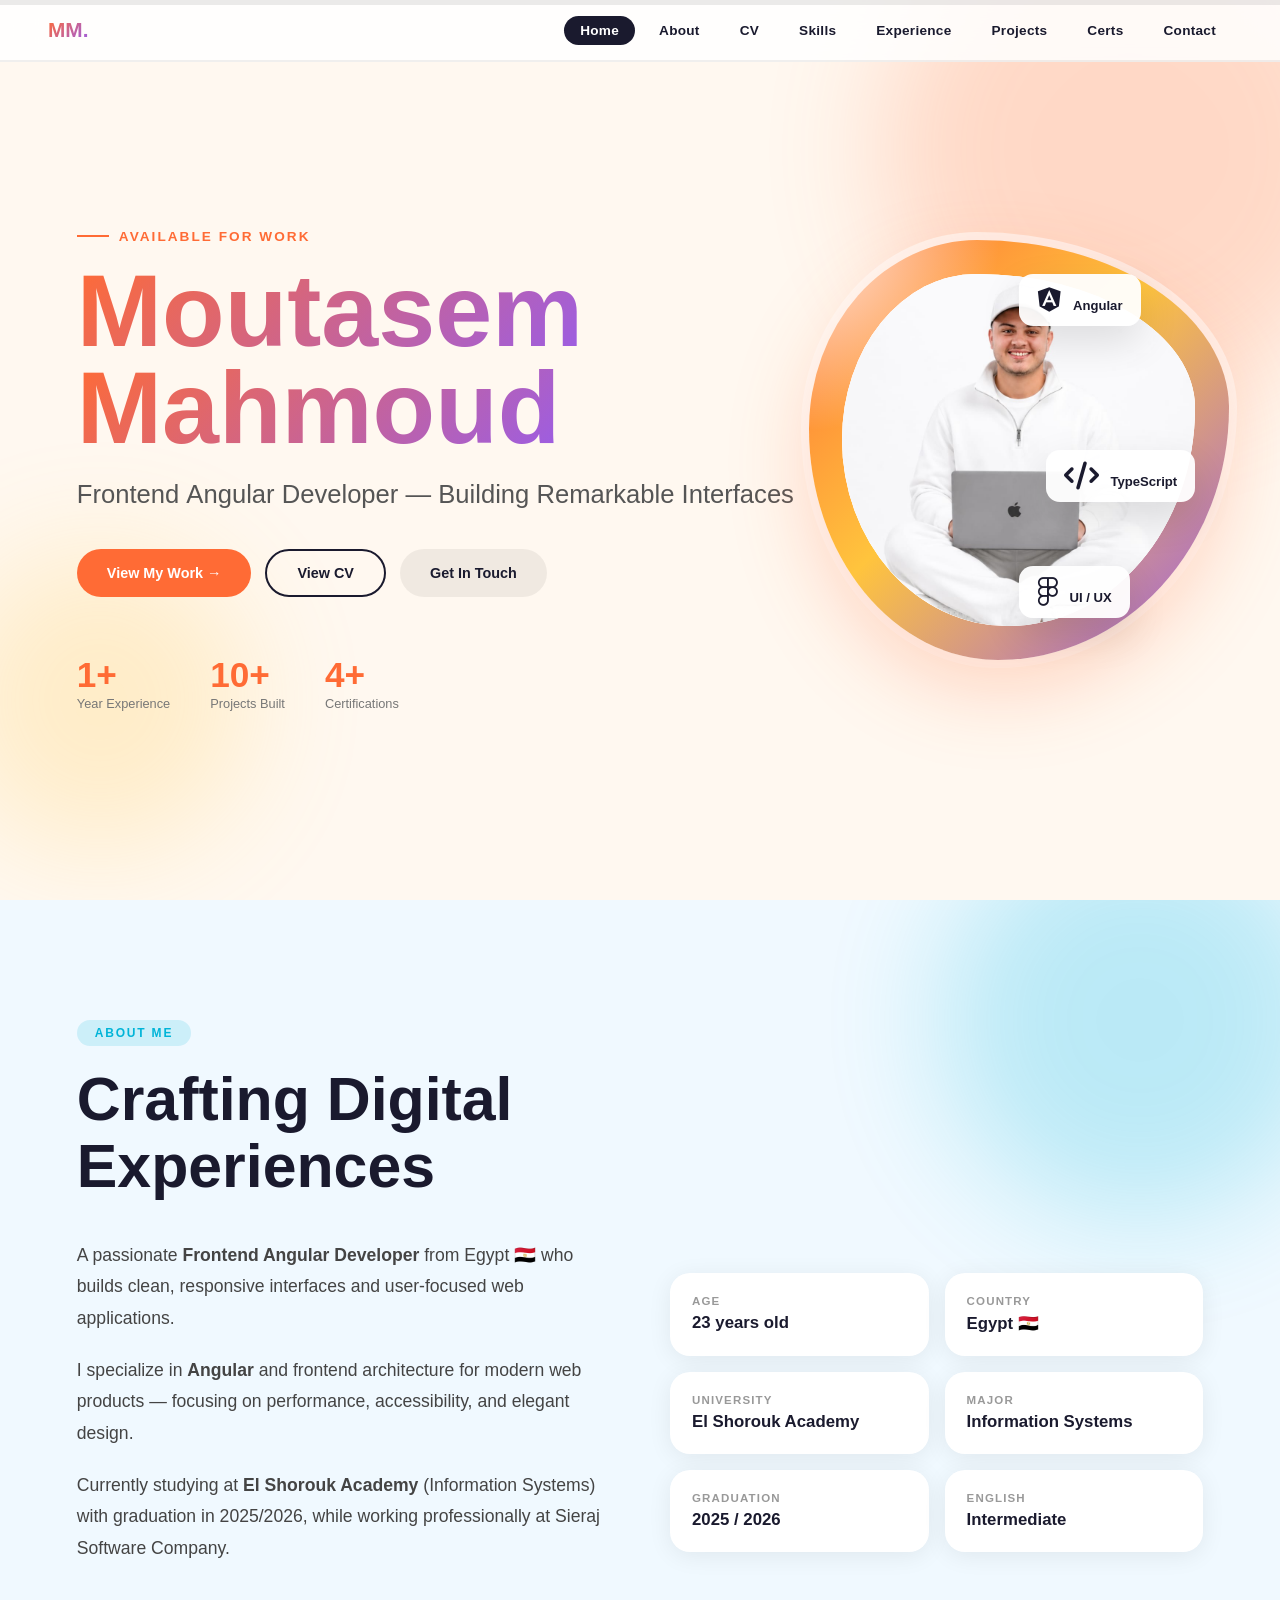
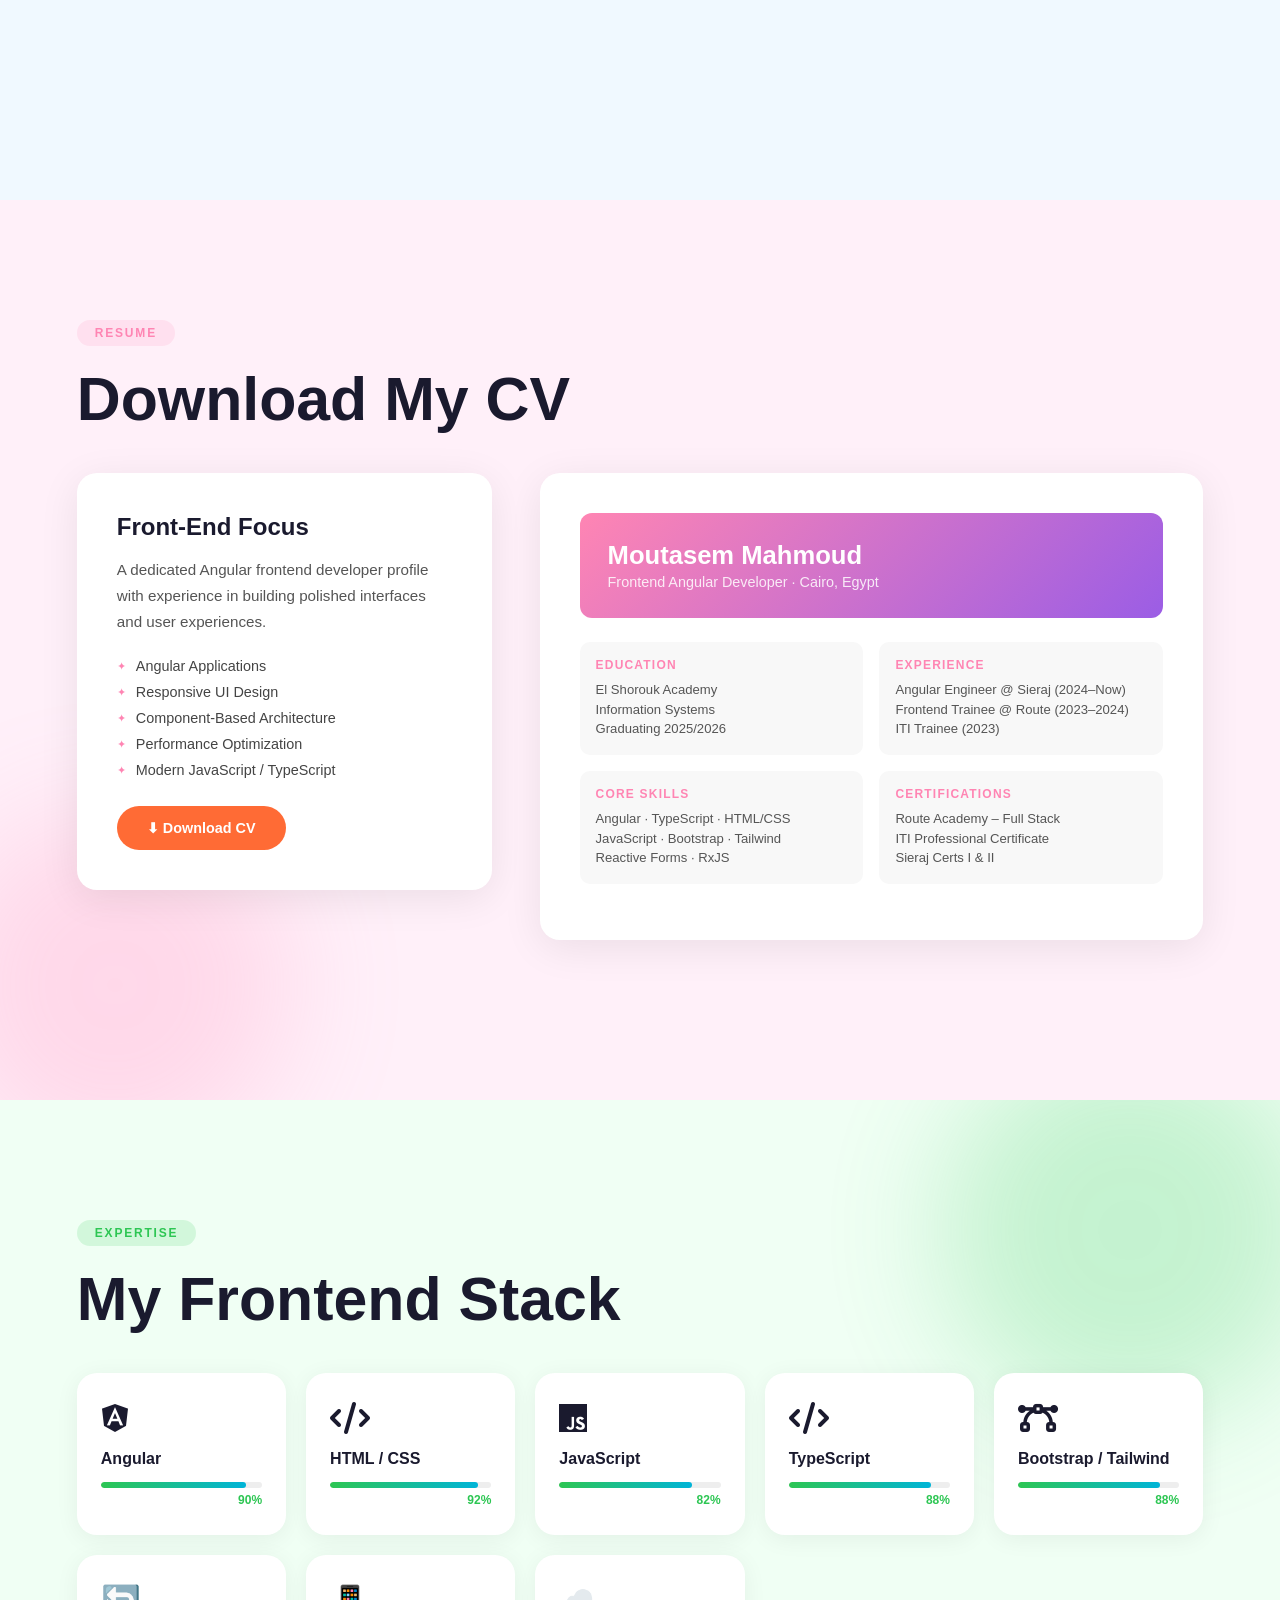
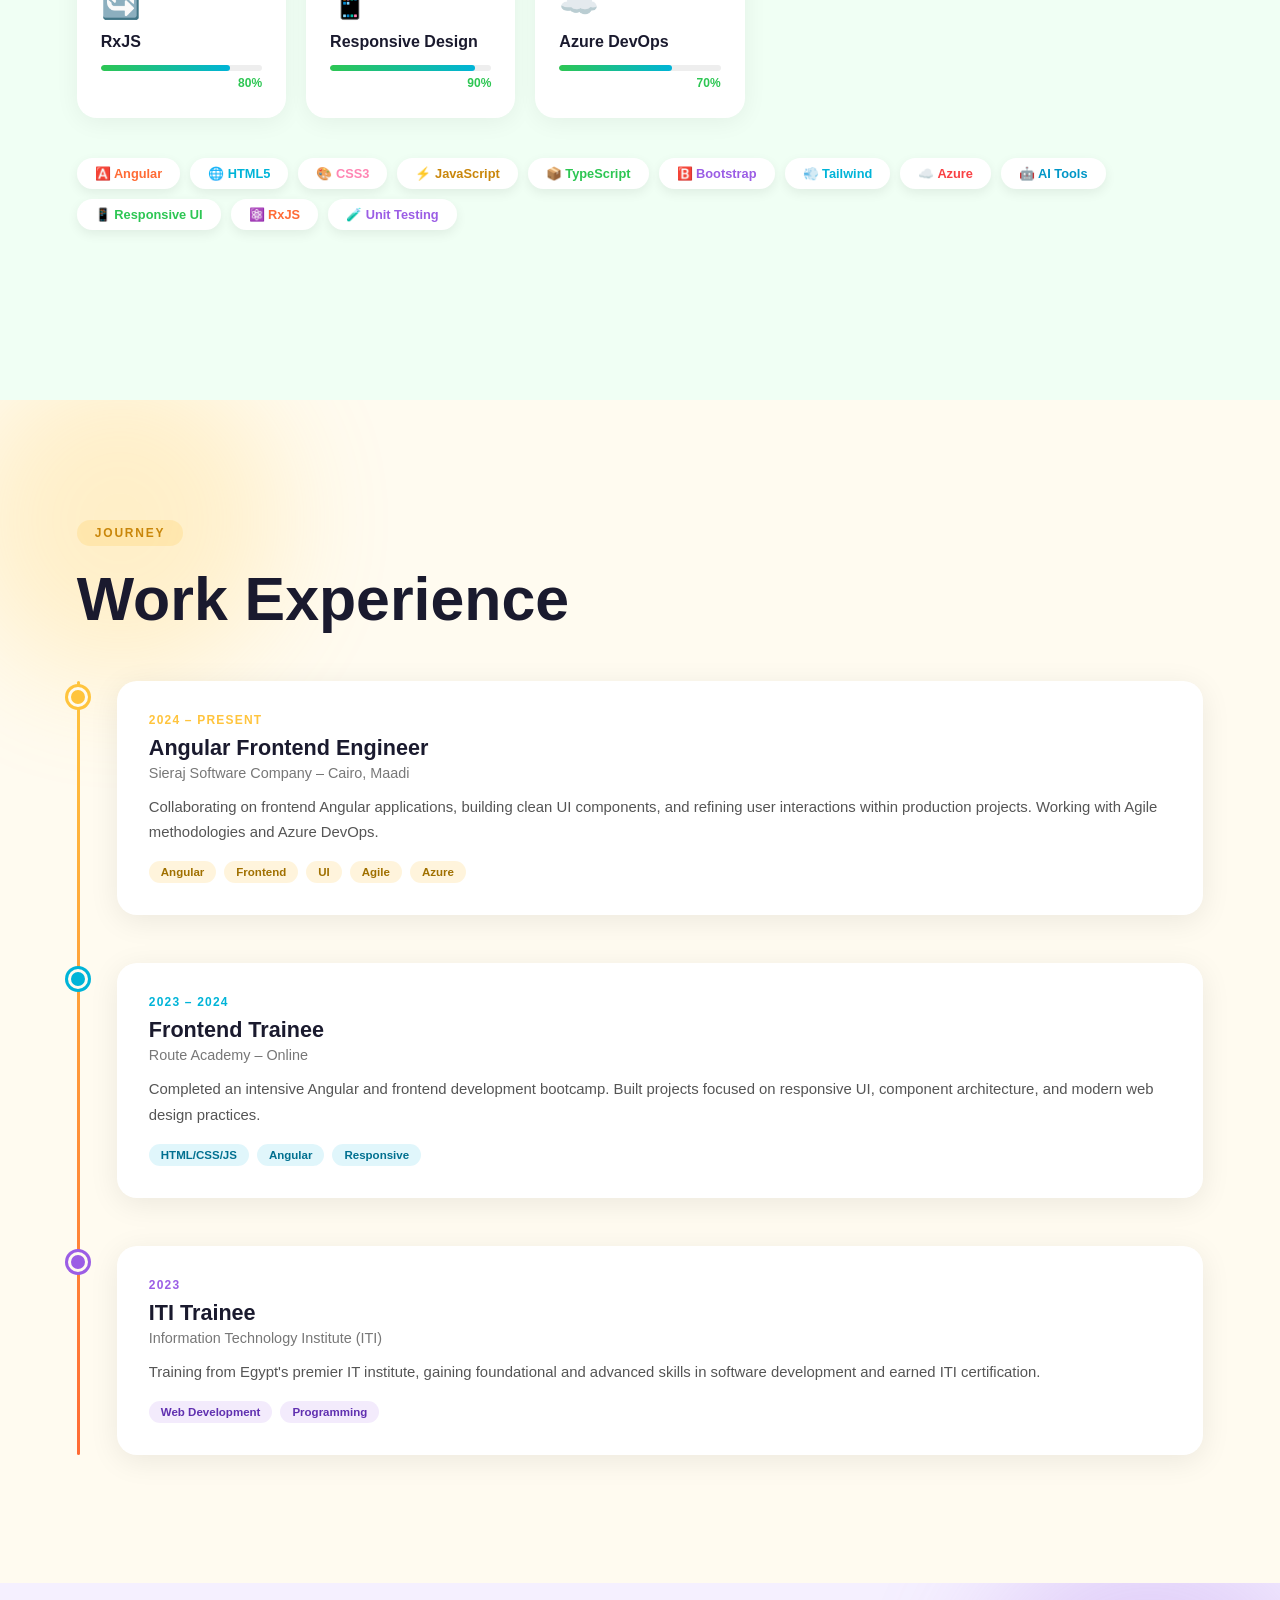
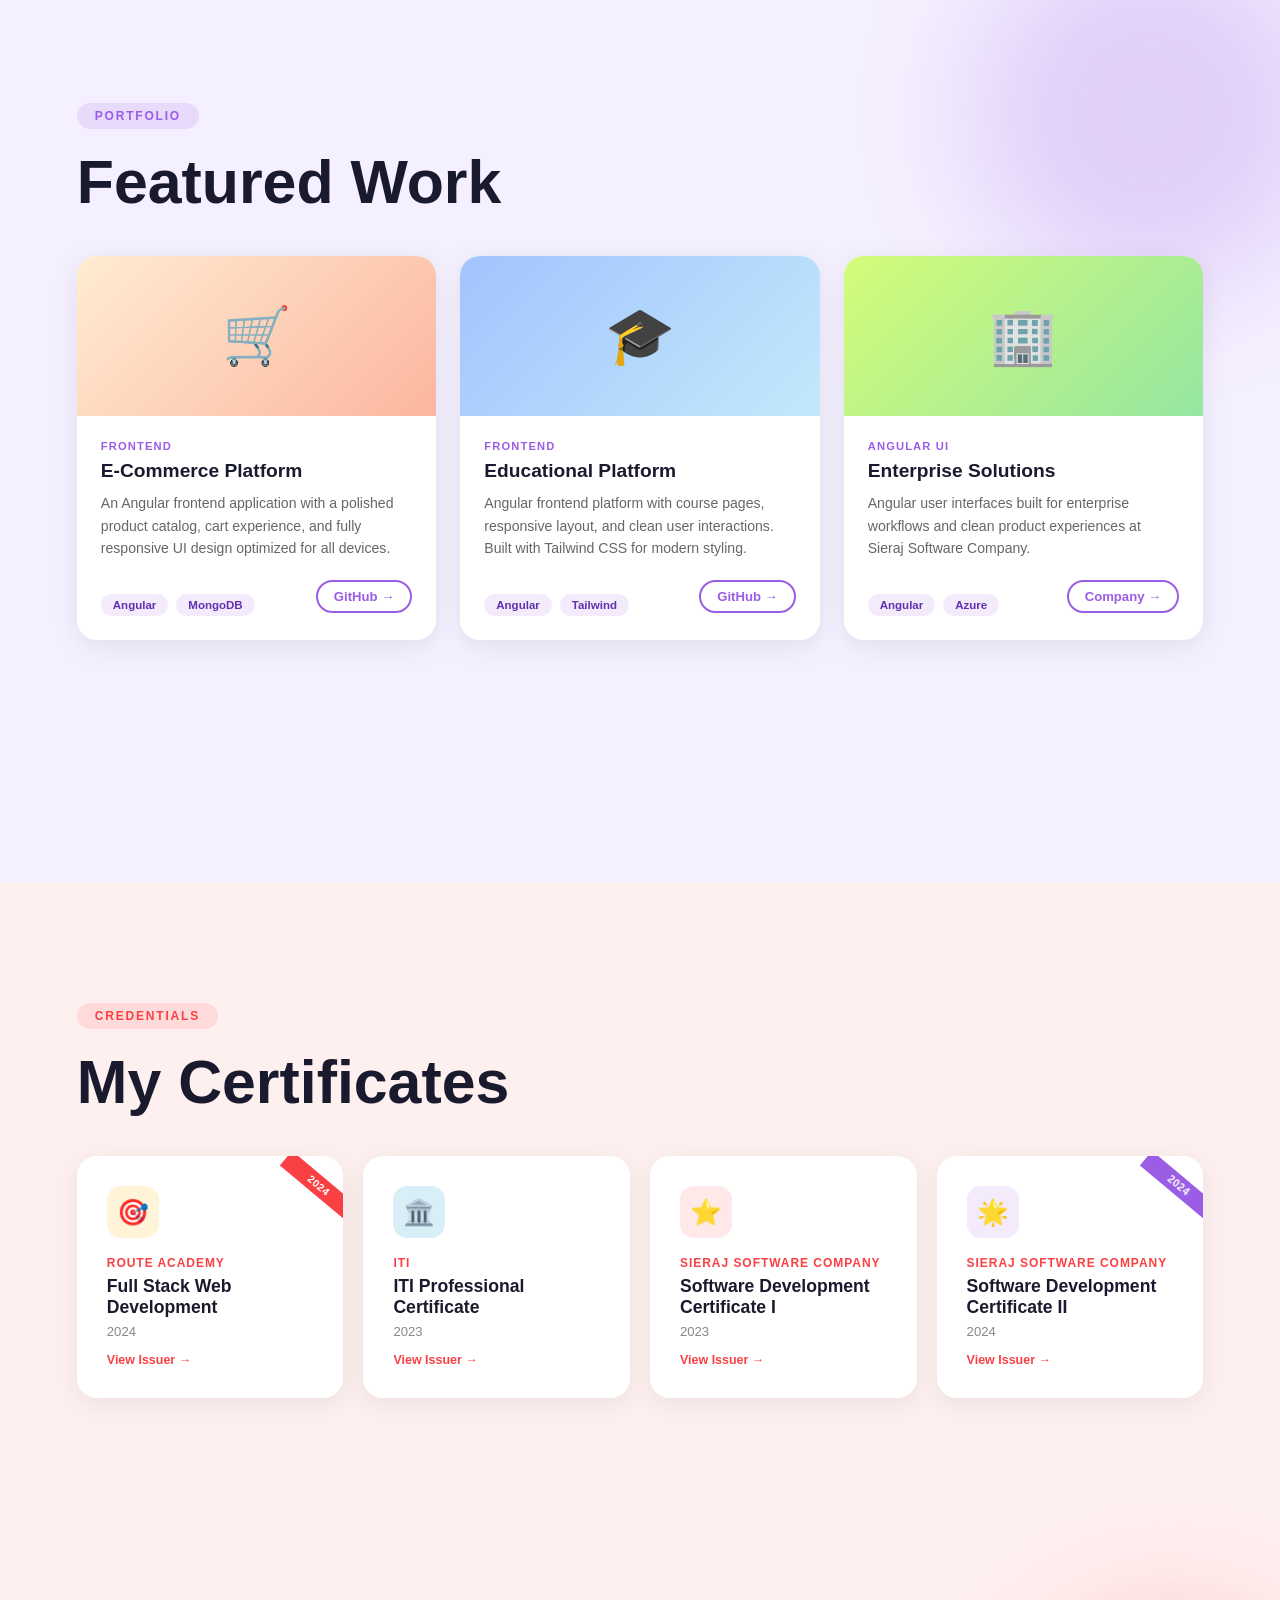
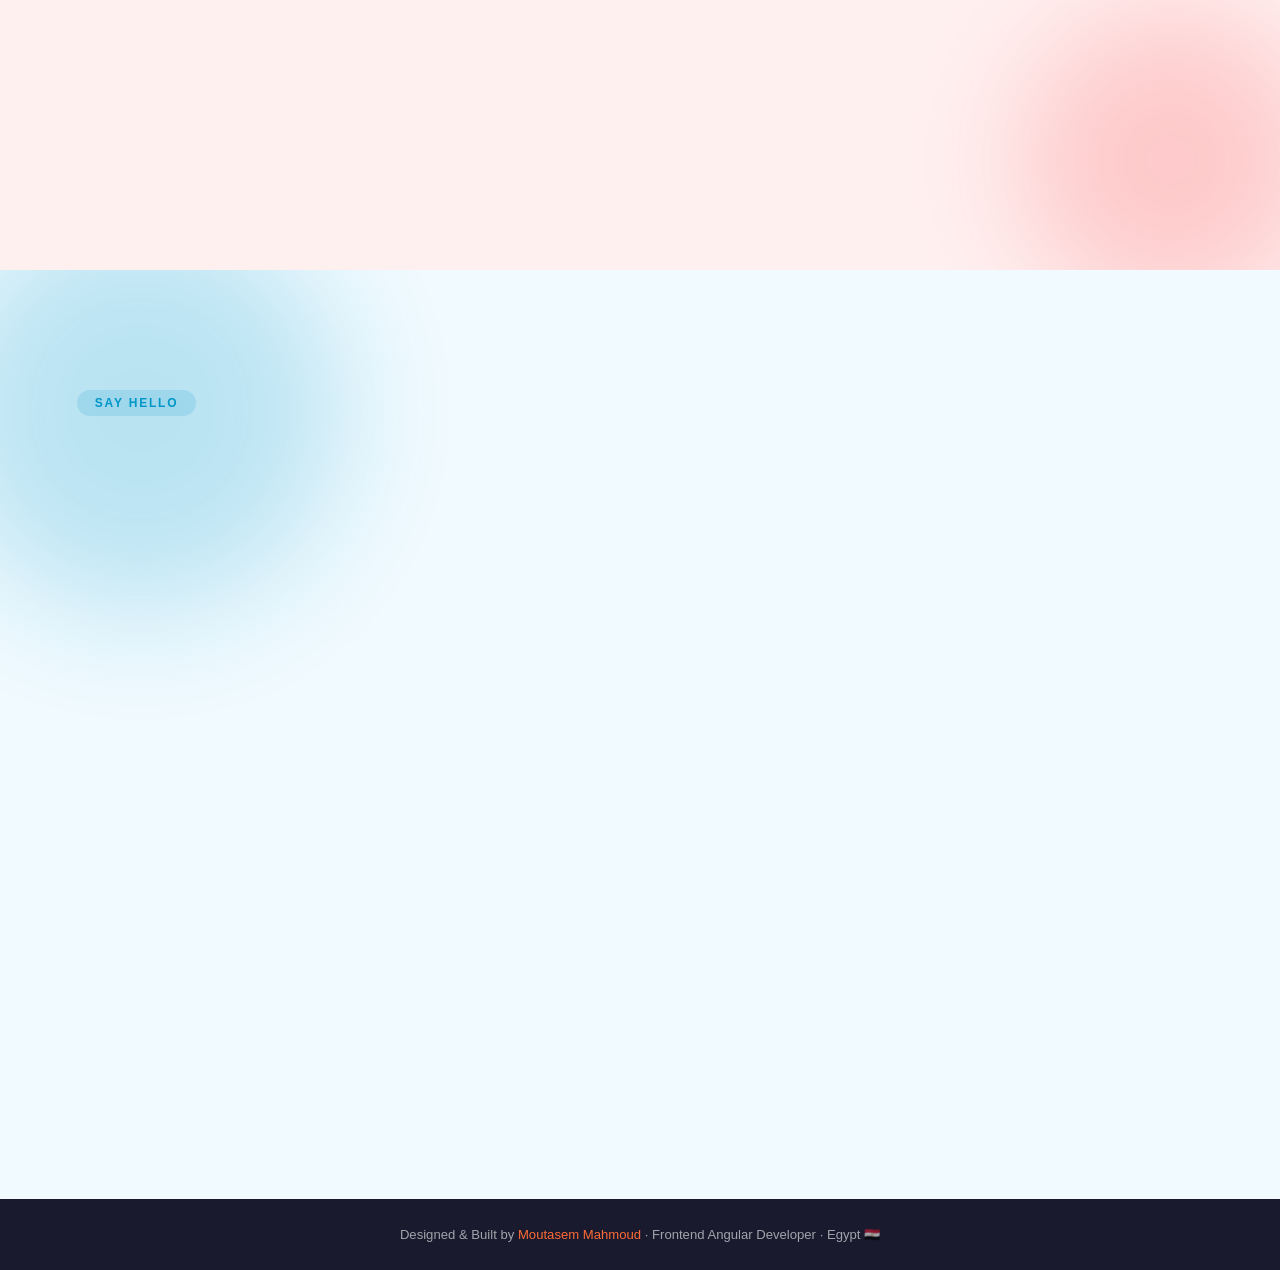
==== index.html @ 5caf6171 "TypeScript" ====
<!DOCTYPE html>
<html lang="en" data-lang="en" data-theme="light">
<head>
  <meta charset="UTF-8">
  <meta name="viewport" content="width=device-width, initial-scale=1.0">

  <meta name="google-site-verification" content="googleab06c2af7a49917b.html">

  <!-- Title -->
  <title>Moutasem Mahmoud | Frontend Angular Developer</title>

  <!-- Favicon -->
  <link rel="icon" href="./image/Stylized software development logo icon.png">

  <!-- SEO -->
  <meta name="description" content="Moutasem Mahmoud is a Frontend Angular Developer from Egypt. شاهد البورتفوليو والمشاريع الخاصة بي.">
  <meta name="keywords" content="Moutasem Mahmoud, Frontend Developer, Angular Developer, Portfolio, CV">
  <meta name="author" content="Moutasem Mahmoud">
  <meta name="robots" content="index, follow">

  <meta name="application-name" content="Moutasem Mahmoud">
  <meta property="og:site_name" content="Moutasem Mahmoud">

  <!-- Social Media -->
  <meta property="og:title" content="Moutasem Mahmoud | Frontend Portfolio">
  <meta property="og:description" content="Angular front-end developer portfolio with CV, skills, and projects.">
  <meta property="og:type" content="website">
  <meta property="og:url" content="https://moutasem-mahmoud-el-shimey.vercel.app">

  <!-- 🔥 Structured Data (دي أهم حاجة) -->
  <script type="application/ld+json">
  {
    "@context": "https://schema.org",
    "@type": "WebSite",
    "name": "Moutasem Mahmoud",
    "url": "https://moutasem-mahmoud-el-shimey.vercel.app/"
  }
  </script>

  <link rel="stylesheet" href="./style.css">
<link
  rel="stylesheet"
  href="https://cdnjs.cloudflare.com/ajax/libs/font-awesome/6.5.2/css/all.min.css"
/></head>
<body>
 <!-- page transition -->
<div class="page-transition"></div>
 
<!-- top scroll progress -->
<div class="scroll-progress"><div class="scroll-progress-fill"></div></div>
 
<!-- particle canvas -->
<canvas id="particleCanvas"></canvas>
 
<!-- ─── NAV ─── -->
<nav>
  <div class="nav-logo">MM.</div>
  <ul class="nav-links">
    <li><a href="#home">Home</a></li>
    <li><a href="#about">About</a></li>
    <li><a href="#cv">CV</a></li>
    <li><a href="#skills">Skills</a></li>
    <li><a href="#experience">Experience</a></li>
    <li><a href="#projects">Projects</a></li>
    <li><a href="#certificates">Certs</a></li>
    <li><a href="#contact">Contact</a></li>
  </ul>
</nav>
 
<!-- ══════════════════════════════
     HOME
══════════════════════════════ -->
<section id="home">
  <!-- bg blobs -->
  <div class="blob" style="width:500px;height:500px;background:var(--accent1);top:-100px;right:-100px;animation-delay:0s"></div>
  <div class="blob" style="width:300px;height:300px;background:var(--accent5);bottom:50px;left:-50px;animation-delay:2s"></div>
 
  <div class="hero-eyebrow">Available for Work</div>
 
  <div class="hero-name text-reveal">
    <span class="word">Moutasem</span><br>
    <span class="word">Mahmoud</span>
  </div>
 
  <div class="hero-role text-reveal" data-direction="left">Frontend Angular Developer — Building Remarkable Interfaces</div>
 
  <div class="hero-btns">
    <a href="#projects" class="btn btn-primary">View My Work →</a>
    <a href="#cv" class="btn btn-outline">View CV</a>
    <a href="#contact" class="btn btn-ghost">Get In Touch</a>
  </div>
 
  <div class="hero-stats">
    <div class="stat-item">
      <span class="stat-num" data-target="1">0</span>
      <span class="stat-label">Year Experience</span>
    </div>
    <div class="stat-item">
      <span class="stat-num" data-target="10">0</span>
      <span class="stat-label">Projects Built</span>
    </div>
    <div class="stat-item">
      <span class="stat-num" data-target="4">0</span>
      <span class="stat-label">Certifications</span>
    </div>
  </div>
 
  <!-- Hero graphic -->
  <div class="hero-graphic">
    <div class="avatar-ring" style="position:relative">
      <div class="avatar-inner"><img src="./image/WhatsApp Image 2026-05-23 at 11.56.50 PM.jpeg" alt=""></div>
<div class="float-tag ft1">
  <i class="fa-brands fa-angular"></i>
  Angular 
</div> 
<div class="float-tag ft2">
  <i class="fa-solid fa-code"></i>
  TypeScript
</div>    
      <div class="float-tag ft3">
  <i class="fa-brands fa-figma"></i>
   UI / UX
</div>
    </div>
  </div>
</section>
 
<!-- ══════════════════════════════
     ABOUT
══════════════════════════════ -->
<section id="about">
  <div class="blob" style="width:400px;height:400px;background:var(--accent2);top:-80px;right:-60px;animation-delay:1s"></div>
 
  <div class="section-label reveal">About Me</div>
  <h2 class="section-title reveal">Crafting Digital<br>Experiences</h2>
 
  <div class="about-grid">
    <div class="about-text reveal">
      <p>A passionate <strong>Frontend Angular Developer</strong> from Egypt 🇪🇬 who builds clean, responsive interfaces and user-focused web applications.</p>
      <p>I specialize in <strong>Angular</strong> and frontend architecture for modern web products — focusing on performance, accessibility, and elegant design.</p>
      <p>Currently studying at <strong>El Shorouk Academy</strong> (Information Systems) with graduation in 2025/2026, while working professionally at Sieraj Software Company.</p>
    </div>
 
    <div class="about-cards reveal">
      <div class="info-card">
        <div class="label">Age</div>
        <div class="value">23 years old</div>
      </div>
      <div class="info-card">
        <div class="label">Country</div>
        <div class="value">Egypt 🇪🇬</div>
      </div>
      <div class="info-card">
        <div class="label">University</div>
        <div class="value">El Shorouk Academy</div>
      </div>
      <div class="info-card">
        <div class="label">Major</div>
        <div class="value">Information Systems</div>
      </div>
      <div class="info-card">
        <div class="label">Graduation</div>
        <div class="value">2025 / 2026</div>
      </div>
      <div class="info-card">
        <div class="label">English</div>
        <div class="value">Intermediate</div>
      </div>
    </div>
  </div>
</section>
 
<!-- ══════════════════════════════
     CV
══════════════════════════════ -->
<section id="cv">
  <div class="blob" style="width:350px;height:350px;background:var(--accent3);bottom:-60px;left:-60px;animation-delay:.5s"></div>
 
  <div class="section-label reveal">Resume</div>
  <h2 class="section-title reveal">Download My CV</h2>
 
  <div class="cv-container">
    <div class="cv-card reveal">
      <h3>Front-End Focus</h3>
      <p>A dedicated Angular frontend developer profile with experience in building polished interfaces and user experiences.</p>
      <ul class="cv-features">
        <li>Angular Applications</li>
        <li>Responsive UI Design</li>
        <li>Component-Based Architecture</li>
        <li>Performance Optimization</li>
        <li>Modern JavaScript / TypeScript</li>
      </ul>
      <a href="https://drive.google.com/file/d/1p3kQVruUOuOxvxuMTEiYn0j4dsA1RdSe/view?usp=drive_link" class="btn btn-primary" download>⬇ Download CV</a>
    </div>
 
    <div class="cv-preview reveal">
      <div class="cv-preview-header">
        <h2>Moutasem Mahmoud</h2>
        <p>Frontend Angular Developer · Cairo, Egypt</p>
      </div>
      <div class="cv-row">
        <div class="cv-block">
          <div class="cb-title">Education</div>
          <p>El Shorouk Academy<br>Information Systems<br>Graduating 2025/2026</p>
        </div>
        <div class="cv-block">
          <div class="cb-title">Experience</div>
          <p>Angular Engineer @ Sieraj (2024–Now)<br>Frontend Trainee @ Route (2023–2024)<br>ITI Trainee (2023)</p>
        </div>
      </div>
      <div class="cv-row">
        <div class="cv-block">
          <div class="cb-title">Core Skills</div>
          <p>Angular · TypeScript · HTML/CSS<br>JavaScript · Bootstrap · Tailwind<br>Reactive Forms · RxJS</p>
        </div>
        <div class="cv-block">
          <div class="cb-title">Certifications</div>
          <p>Route Academy – Full Stack<br>ITI Professional Certificate<br>Sieraj Certs I & II</p>
        </div>
      </div>
    </div>
  </div>
</section>
 
<!-- ══════════════════════════════
     SKILLS
══════════════════════════════ -->
<section id="skills">
  <div class="blob" style="width:380px;height:380px;background:var(--accent4);top:-60px;right:-40px;animation-delay:1.5s"></div>
 
  <div class="section-label reveal">Expertise</div>
  <h2 class="section-title reveal">My Frontend Stack</h2>
 
  <div class="skills-grid" id="skillsGrid">
    <div class="skill-card reveal">
      <div class="skill-icon"><i class="fa-brands fa-angular"></i></div>
      <div class="skill-name">Angular</div>
      <div class="progress-bar"><div class="progress-fill" data-pct="90"></div></div>
      <div class="skill-pct">90%</div>
    </div>
    <div class="skill-card reveal">
      <div class="skill-icon"><i class="fa-solid fa-code"></i></div>
      <div class="skill-name">HTML / CSS</div>
      <div class="progress-bar"><div class="progress-fill" data-pct="92"></div></div>
      <div class="skill-pct">92%</div>
    </div>
    <div class="skill-card reveal">
      <div class="skill-icon"><i class="fa-brands fa-js"></i></div>
      <div class="skill-name">JavaScript</div>
      <div class="progress-bar"><div class="progress-fill" data-pct="82"></div></div>
      <div class="skill-pct">82%</div>
    </div>
    <div class="skill-card reveal">
      <div class="skill-icon"><i class="fa-solid fa-code"></i></div>
      <div class="skill-name">TypeScript</div>
      <div class="progress-bar"><div class="progress-fill" data-pct="88"></div></div>
      <div class="skill-pct">88%</div>
    </div>
    <div class="skill-card reveal">
      <div class="skill-icon"><i class="fa-solid fa-bezier-curve"></i></div>
      <div class="skill-name">Bootstrap / Tailwind</div>
      <div class="progress-bar"><div class="progress-fill" data-pct="88"></div></div>
      <div class="skill-pct">88%</div>
    </div>
    <div class="skill-card reveal">
      <div class="skill-icon">🔄</div>
      <div class="skill-name">RxJS</div>
      <div class="progress-bar"><div class="progress-fill" data-pct="80"></div></div>
      <div class="skill-pct">80%</div>
    </div>
    <div class="skill-card reveal">
      <div class="skill-icon">📱</div>
      <div class="skill-name">Responsive Design</div>
      <div class="progress-bar"><div class="progress-fill" data-pct="90"></div></div>
      <div class="skill-pct">90%</div>
    </div>
    <div class="skill-card reveal">
      <div class="skill-icon">☁️</div>
      <div class="skill-name">Azure DevOps</div>
      <div class="progress-bar"><div class="progress-fill" data-pct="70"></div></div>
      <div class="skill-pct">70%</div>
    </div>
  </div>
 
  <div class="tech-cloud reveal" style="margin-top:40px">
    <span class="tech-pill" style="animation-delay:.0s;color:var(--accent1)">🅰️ Angular</span>
    <span class="tech-pill" style="animation-delay:.15s;color:var(--accent2)">🌐 HTML5</span>
    <span class="tech-pill" style="animation-delay:.3s;color:var(--accent3)">🎨 CSS3</span>
    <span class="tech-pill" style="animation-delay:.45s;color:#c9860a">⚡ JavaScript</span>
    <span class="tech-pill" style="animation-delay:.6s;color:var(--accent4)">📦 TypeScript</span>
    <span class="tech-pill" style="animation-delay:.75s;color:var(--accent6)">🅱️ Bootstrap</span>
    <span class="tech-pill" style="animation-delay:.9s;color:var(--accent2)">💨 Tailwind</span>
    <span class="tech-pill" style="animation-delay:1.05s;color:var(--accent7)">☁️ Azure</span>
    <span class="tech-pill" style="animation-delay:1.2s;color:var(--accent8)">🤖 AI Tools</span>
    <span class="tech-pill" style="animation-delay:1.35s;color:var(--accent4)">📱 Responsive UI</span>
    <span class="tech-pill" style="animation-delay:1.5s;color:var(--accent1)">⚛️ RxJS</span>
    <span class="tech-pill" style="animation-delay:1.65s;color:var(--accent6)">🧪 Unit Testing</span>
  </div>
</section>
 
<!-- ══════════════════════════════
     EXPERIENCE
══════════════════════════════ -->
<section id="experience">
  <div class="blob" style="width:320px;height:320px;background:var(--accent5);top:-40px;left:-40px;animation-delay:2s"></div>
 
  <div class="section-label reveal">Journey</div>
  <h2 class="section-title reveal">Work Experience</h2>
 
  <div class="timeline">
    <div class="tl-item reveal">
      <div class="tl-dot"></div>
      <div class="tl-card">
        <div class="tl-date">2024 – Present</div>
        <div class="tl-title">Angular Frontend Engineer</div>
        <div class="tl-company">Sieraj Software Company – Cairo, Maadi</div>
        <div class="tl-desc">Collaborating on frontend Angular applications, building clean UI components, and refining user interactions within production projects. Working with Agile methodologies and Azure DevOps.</div>
        <div class="tag-row">
          <span class="tag">Angular</span>
          <span class="tag">Frontend</span>
          <span class="tag">UI</span>
          <span class="tag">Agile</span>
          <span class="tag">Azure</span>
        </div>
      </div>
    </div>
 
    <div class="tl-item reveal">
      <div class="tl-dot" style="background:var(--accent2);box-shadow:0 0 0 3px var(--accent2)"></div>
      <div class="tl-card">
        <div class="tl-date" style="color:var(--accent2)">2023 – 2024</div>
        <div class="tl-title">Frontend Trainee</div>
        <div class="tl-company">Route Academy – Online</div>
        <div class="tl-desc">Completed an intensive Angular and frontend development bootcamp. Built projects focused on responsive UI, component architecture, and modern web design practices.</div>
        <div class="tag-row">
          <span class="tag" style="background:rgba(0,180,216,.12);color:#007090">HTML/CSS/JS</span>
          <span class="tag" style="background:rgba(0,180,216,.12);color:#007090">Angular</span>
          <span class="tag" style="background:rgba(0,180,216,.12);color:#007090">Responsive</span>
        </div>
      </div>
    </div>
 
    <div class="tl-item reveal">
      <div class="tl-dot" style="background:var(--accent6);box-shadow:0 0 0 3px var(--accent6)"></div>
      <div class="tl-card">
        <div class="tl-date" style="color:var(--accent6)">2023</div>
        <div class="tl-title">ITI Trainee</div>
        <div class="tl-company">Information Technology Institute (ITI)</div>
        <div class="tl-desc">Training from Egypt's premier IT institute, gaining foundational and advanced skills in software development and earned ITI certification.</div>
        <div class="tag-row">
          <span class="tag" style="background:rgba(155,93,229,.12);color:#6030b0">Web Development</span>
          <span class="tag" style="background:rgba(155,93,229,.12);color:#6030b0">Programming</span>
        </div>
      </div>
    </div>
  </div>
</section>
 
<!-- ══════════════════════════════
     PROJECTS
══════════════════════════════ -->
<section id="projects">
  <div class="blob" style="width:360px;height:360px;background:var(--accent6);top:-50px;right:-50px;animation-delay:.8s"></div>
 
  <div class="section-label reveal">Portfolio</div>
  <h2 class="section-title reveal">Featured Work</h2>
 
  <div class="proj-grid">
    <div class="proj-card reveal">
      <div class="proj-thumb pt1">🛒</div>
      <div class="proj-body">
        <div class="proj-cat">Frontend</div>
        <div class="proj-title">E-Commerce Platform</div>
        <div class="proj-desc">An Angular frontend application with a polished product catalog, cart experience, and fully responsive UI design optimized for all devices.</div>
        <div class="proj-footer">
          <div class="tag-row">
            <span class="tag" style="background:rgba(155,93,229,.12);color:#6030b0">Angular</span>
            <span class="tag" style="background:rgba(155,93,229,.12);color:#6030b0">MongoDB</span>
          </div>
          <a href="https://github.com/mu1rr11r" target="_blank" class="proj-link">GitHub →</a>
        </div>
      </div>
    </div>
 
    <div class="proj-card reveal">
      <div class="proj-thumb pt2">🎓</div>
      <div class="proj-body">
        <div class="proj-cat">Frontend</div>
        <div class="proj-title">Educational Platform</div>
        <div class="proj-desc">Angular frontend platform with course pages, responsive layout, and clean user interactions. Built with Tailwind CSS for modern styling.</div>
        <div class="proj-footer">
          <div class="tag-row">
            <span class="tag" style="background:rgba(155,93,229,.12);color:#6030b0">Angular</span>
            <span class="tag" style="background:rgba(155,93,229,.12);color:#6030b0">Tailwind</span>
          </div>
          <a href="https://github.com/mu1rr11r" target="_blank" class="proj-link">GitHub →</a>
        </div>
      </div>
    </div>
 
    <div class="proj-card reveal">
      <div class="proj-thumb pt3">🏢</div>
      <div class="proj-body">
        <div class="proj-cat">Angular UI</div>
        <div class="proj-title">Enterprise Solutions</div>
        <div class="proj-desc">Angular user interfaces built for enterprise workflows and clean product experiences at Sieraj Software Company.</div>
        <div class="proj-footer">
          <div class="tag-row">
            <span class="tag" style="background:rgba(155,93,229,.12);color:#6030b0">Angular</span>
            <span class="tag" style="background:rgba(155,93,229,.12);color:#6030b0">Azure</span>
          </div>
          <a href="https://www.sieraj.com/" target="_blank" class="proj-link">Company →</a>
        </div>
      </div>
    </div>
  </div>
</section>
 
<!-- ══════════════════════════════
     CERTIFICATES
══════════════════════════════ -->
<section id="certificates">
  <div class="blob" style="width:300px;height:300px;background:var(--accent7);bottom:-40px;right:-40px;animation-delay:1.2s"></div>
 
  <div class="section-label reveal">Credentials</div>
  <h2 class="section-title reveal">My Certificates</h2>
 
  <div class="cert-grid">
    <div class="cert-card reveal">
      <div class="cert-badge cb1">🎯</div>
      <div class="cert-org">Route Academy</div>
      <div class="cert-name">Full Stack Web Development</div>
      <div class="cert-year">2024</div>
      <a href="https://www.facebook.com/Routelearning" target="_blank" class="cert-link">View Issuer →</a>
      <div class="cert-ribbon">2024</div>
    </div>
 
    <div class="cert-card reveal">
      <div class="cert-badge cb2">🏛️</div>
      <div class="cert-org">ITI</div>
      <div class="cert-name">ITI Professional Certificate</div>
      <div class="cert-year">2023</div>
      <a href="https://iti.gov.eg/" target="_blank" class="cert-link">View Issuer →</a>
    </div>
 
    <div class="cert-card reveal">
      <div class="cert-badge" style="background:rgba(249,65,68,.12)">⭐</div>
      <div class="cert-org">Sieraj Software Company</div>
      <div class="cert-name">Software Development Certificate I</div>
      <div class="cert-year">2023</div>
      <a href="https://www.sieraj.com/" target="_blank" class="cert-link">View Issuer →</a>
    </div>
 
    <div class="cert-card reveal">
      <div class="cert-badge" style="background:rgba(155,93,229,.12)">🌟</div>
      <div class="cert-org">Sieraj Software Company</div>
      <div class="cert-name">Software Development Certificate II</div>
      <div class="cert-year">2024</div>
      <a href="https://www.sieraj.com/" target="_blank" class="cert-link">View Issuer →</a>
      <div class="cert-ribbon" style="background:var(--accent6)">2024</div>
    </div>
  </div>
 
  <h3 class="section-title reveal" style="font-size:1.8rem;margin-top:60px">Achievements</h3>
  <div class="ach-grid">
    <div class="ach-card reveal">
      <div class="ach-icon">🥉</div>
      <div class="ach-title">3rd Place – Automation</div>
      <div class="ach-desc">Achieved third place in the Automation field competition, demonstrating expertise in automated systems and workflows.</div>
    </div>
    <div class="ach-card reveal">
      <div class="ach-icon">🎓</div>
      <div class="ach-title">Excellent Graduation Grade</div>
      <div class="ach-desc">Earned an Excellent grade in the graduation project, showcasing advanced technical skills and problem-solving abilities.</div>
    </div>
    <div class="ach-card reveal">
      <div class="ach-icon">🚀</div>
      <div class="ach-title">Real-World Projects</div>
      <div class="ach-desc">Successfully built and delivered real-world projects at Sieraj Software Company, impacting actual users and business operations.</div>
    </div>
  </div>
</section>
 
<!-- ══════════════════════════════
     CONTACT
══════════════════════════════ -->
<section id="contact">
  <div class="blob" style="width:400px;height:400px;background:var(--accent8);top:-60px;left:-60px;animation-delay:.3s"></div>
 
  <div class="section-label reveal">Say Hello</div>
  <h2 class="section-title reveal">Let's Build Something<br>Amazing</h2>
 
  <div class="contact-grid">
    <div class="contact-info reveal">
      <h3>Open to Opportunities</h3>
      <p>I'm open to exciting opportunities, collaborations, and freelance projects. Drop me a message and let's create something remarkable together!</p>
 
      <div class="contact-links">
        <a href="tel:01141179106" class="contact-link">
          <div class="cl-icon cli1">📞</div>
          <div class="cl-info">
            <span class="cl-label">Phone</span>
            <span class="cl-val">01141179106</span>
          </div>
        </a>
        <a href="https://github.com/mu1rr11r" target="_blank" class="contact-link">
          <div class="cl-icon cli2">🐙</div>
          <div class="cl-info">
            <span class="cl-label">GitHub</span>
            <span class="cl-val">github.com/mu1rr11r</span>
          </div>
        </a>
        <a href="https://www.linkedin.com/in/moutasem-mahmoud-278a84338/" target="_blank" class="contact-link">
          <div class="cl-icon cli3">💼</div>
          <div class="cl-info">
            <span class="cl-label">LinkedIn</span>
            <span class="cl-val">Moutasem Mahmoud</span>
          </div>
        </a>
        <a href="https://www.facebook.com/moutasem.mahmoud.el.shimey" target="_blank" class="contact-link">
          <div class="cl-icon cli4">📘</div>
          <div class="cl-info">
            <span class="cl-label">Facebook</span>
            <span class="cl-val">moutasem.mahmoud</span>
          </div>
        </a>
      </div>
    </div>
 
    <div class="contact-form reveal">
      <div id="formContent">
        <div class="form-group">
          <label>Your Name</label>
          <input type="text" id="fname" placeholder="John Doe">
        </div>
        <div class="form-group">
          <label>Email Address</label>
          <input type="email" id="femail" placeholder="john@example.com">
        </div>
        <div class="form-group">
          <label>Message</label>
          <textarea id="fmsg" placeholder="Tell me about your project..."></textarea>
        </div>
        <button class="btn-submit" onclick="sendMsg()">
          Send Message ✉️
        </button>
      </div>
      <div class="form-success" id="formSuccess">
        <div class="check">🎉</div>
        <h3>Message Sent!</h3>
        <p style="color:#666;margin-top:8px">Thanks for reaching out. I'll get back to you soon!</p>
      </div>
    </div>
  </div>
</section>
 
<!-- ─── FOOTER ─── -->
<footer>
  <p>Designed & Built by <span>Moutasem Mahmoud</span> · Frontend Angular Developer · Egypt 🇪🇬</p>
</footer>
 
<!-- scroll to top -->
<button id="scrollTop" onclick="window.scrollTo({top:0,behavior:'smooth'})">↑</button>
 
<script src="./index.js"></script>
</body>
</html>
---- style.css ----
:root {
  --hero-bg: #fff8f0;
  --about-bg: #f0f9ff;
  --cv-bg: #fff0f9;
  --skills-bg: #f0fff4;
  --exp-bg: #fffbf0;
  --proj-bg: #f5f0ff;
  --cert-bg: #fff0f0;
  --contact-bg: #f0faff;
 
  --accent1: #ff6b35;
  --accent2: #00b4d8;
  --accent3: #ff85b3;
  --accent4: #2dc653;
  --accent5: #ffc43d;
  --accent6: #9b5de5;
  --accent7: #f94144;
  --accent8: #0096c7;
 
  --dark: #1a1a2e;
  --radius: 20px;
  --font-head: 'Syne', sans-serif;
  --font-body: 'DM Sans', sans-serif;
}
 
*, *::before, *::after { margin: 0; padding: 0; box-sizing: border-box; }
 
html { scroll-behavior: smooth; font-size: 16px; }
 
body {
  font-family: var(--font-body);
  color: var(--dark);
  overflow-x: hidden;
  cursor: default;
}
 
/* ─── SCROLLBAR ─── */
::-webkit-scrollbar { width: 6px; }
::-webkit-scrollbar-track { background: #f0f0f0; }
::-webkit-scrollbar-thumb { background: var(--accent1); border-radius: 3px; }
 
/* ─── NAV ─── */
nav {
  position: fixed; top: 0; left: 0; right: 0; z-index: 1000;
  display: flex; align-items: center; justify-content: space-between;
  padding: 18px 48px;
  background: rgba(255,255,255,0.85);
  backdrop-filter: blur(16px);
  border-bottom: 2px solid rgba(0,0,0,0.06);
  animation: slideDown 0.7s cubic-bezier(.22,1,.36,1) both;
}
 
@keyframes slideDown {
  from { transform: translateY(-100%); opacity: 0; }
  to   { transform: translateY(0);     opacity: 1; }
}
 
.nav-logo {
  font-family: var(--font-head);
  font-weight: 800;
  font-size: 1.3rem;
  background: linear-gradient(135deg, var(--accent1), var(--accent6));
  -webkit-background-clip: text;
  -webkit-text-fill-color: transparent;
  background-clip: text;
}
 
.nav-links {
  display: flex; gap: 8px; list-style: none;
}
 
.nav-links a {
  text-decoration: none;
  font-family: var(--font-head);
  font-size: .85rem;
  font-weight: 600;
  color: var(--dark);
  padding: 7px 16px;
  border-radius: 50px;
  transition: background .25s, color .25s;
  letter-spacing: .02em;
}
 
.nav-links a:hover {
  background: var(--dark);
  color: #fff;
}
 
/* ─── SECTIONS ─── */
section {
  min-height: 100vh;
  padding: 120px 6vw 80px;
  position: relative;
  overflow: hidden;
}
 
#home   { background: var(--hero-bg); }
#about  { background: var(--about-bg); }
#cv     { background: var(--cv-bg); }
#skills { background: var(--skills-bg); }
#experience { background: var(--exp-bg); }
#projects   { background: var(--proj-bg); }
#certificates { background: var(--cert-bg); }
#contact    { background: var(--contact-bg); }
 
/* ─── FLOATING BLOBS (bg decor) ─── */
.blob {
  position: absolute;
  border-radius: 50%;
  filter: blur(60px);
  opacity: .22;
  pointer-events: none;
  animation: floatBlob 8s ease-in-out infinite alternate;
}
 
@keyframes floatBlob {
  from { transform: translate(0,0) scale(1); }
  to   { transform: translate(30px, -20px) scale(1.08); }
}
 
/* ─── SECTION LABEL ─── */
.section-label {
  display: inline-block;
  font-family: var(--font-head);
  font-size: .75rem;
  font-weight: 700;
  letter-spacing: .15em;
  text-transform: uppercase;
  padding: 6px 18px;
  border-radius: 50px;
  margin-bottom: 20px;
  animation: fadeUp .6s ease both;
}
 
.section-title {
  font-family: var(--font-head);
  font-size: clamp(2.2rem, 5vw, 3.8rem);
  font-weight: 800;
  line-height: 1.1;
  margin-bottom: 16px;
}
 
/* ─── REVEAL ANIMATION ─── */
.reveal {
  opacity: 0;
  transform: translateY(40px);
  transition: opacity .7s ease, transform .7s ease;
}
.reveal.visible {
  opacity: 1;
  transform: translateY(0);
}
 
/* ═══════════════════════════════════════
   HOME SECTION
═══════════════════════════════════════ */
#home {
  display: flex;
  flex-direction: column;
  justify-content: center;
  align-items: flex-start;
  min-height: 100vh;
}
 
.hero-eyebrow {
  font-family: var(--font-head);
  font-size: .85rem;
  font-weight: 700;
  letter-spacing: .15em;
  text-transform: uppercase;
  color: var(--accent1);
  margin-bottom: 18px;
  display: flex; align-items: center; gap: 10px;
  animation: fadeUp .6s .2s ease both;
}
 
.hero-eyebrow::before {
  content: '';
  display: block;
  width: 32px; height: 2px;
  background: var(--accent1);
}
 
.hero-name {
  font-family: var(--font-head);
  font-size: clamp(3rem, 8vw, 7rem);
  font-weight: 800;
  line-height: .95;
  color: var(--dark);
  animation: fadeUp .6s .35s ease both;
}
 
.hero-name span {
  background: linear-gradient(135deg, var(--accent1) 0%, var(--accent6) 100%);
  -webkit-background-clip: text;
  -webkit-text-fill-color: transparent;
  background-clip: text;
}
 
.hero-role {
  font-family: var(--font-body);
  font-size: clamp(1.1rem, 2.5vw, 1.6rem);
  font-weight: 300;
  color: #555;
  margin: 24px 0 40px;
  animation: fadeUp .6s .5s ease both;
}
 
.hero-btns {
  display: flex; gap: 14px; flex-wrap: wrap;
  animation: fadeUp .6s .65s ease both;
}
 
.btn {
  display: inline-flex; align-items: center; gap: 8px;
  text-decoration: none;
  font-family: var(--font-head);
  font-size: .9rem;
  font-weight: 700;
  padding: 14px 30px;
  border-radius: 50px;
  transition: transform .2s, box-shadow .2s;
  border: none; cursor: pointer;
}
 
.btn:hover { transform: translateY(-3px); box-shadow: 0 12px 30px rgba(0,0,0,.15); }
 
.btn-primary { background: var(--accent1); color: #fff; }
.btn-outline  { background: transparent; color: var(--dark); border: 2px solid var(--dark); }
.btn-ghost    { background: rgba(0,0,0,.06); color: var(--dark); }
 
.hero-stats {
  display: flex; gap: 40px; margin-top: 60px;
  animation: fadeUp .6s .8s ease both;
}
 
.stat-item {
  display: flex; flex-direction: column;
}
 
.stat-num {
  font-family: var(--font-head);
  font-size: 2.2rem;
  font-weight: 800;
  color: var(--accent1);
  line-height: 1;
}
 
.stat-label {
  font-size: .8rem;
  color: #777;
  margin-top: 4px;
}
 
/* hero graphic */
.hero-graphic {
  position: absolute;
  right: 4vw; top: 50%;
  transform: translateY(-50%);
  width: min(420px, 40vw);
  animation: fadeLeft .8s .4s ease both;
}
 
@keyframes fadeLeft {
  from { opacity: 0; transform: translate(60px, -50%); }
  to   { opacity: 1; transform: translate(0, -50%); }
}
 
.avatar-ring {
  width: 100%; aspect-ratio: 1;
  border-radius: 40% 60% 55% 45% / 45% 40% 60% 55%;
  background: radial-gradient(circle at top left, rgba(255,255,255,.85), transparent 32%),
              linear-gradient(135deg, var(--accent1) 0%, var(--accent5) 45%, var(--accent6) 100%);
  display: flex; align-items: center; justify-content: center;
  animation: morphRing 8s ease-in-out infinite, spin 20s linear infinite;
  position: relative;
  box-shadow: 0 30px 80px rgba(255,107,53,.25), 0 0 0 8px rgba(255,255,255,.55);
}
 
@keyframes morphRing {
  0%,100% { border-radius: 40% 60% 55% 45% / 45% 40% 60% 55%; }
  25%      { border-radius: 55% 45% 60% 40% / 60% 55% 45% 40%; }
  50%      { border-radius: 60% 40% 45% 55% / 55% 60% 40% 45%; }
  75%      { border-radius: 45% 55% 40% 60% / 40% 45% 55% 60%; }
}
 
@keyframes spin { from { filter: hue-rotate(0deg); } to { filter: hue-rotate(360deg); } }
 
.avatar-inner {
  width: 84%; aspect-ratio: 1;
  border-radius: 38% 62% 53% 47% / 47% 38% 62% 53%;
  background: linear-gradient(135deg, #fff8f0, #fff);
  display: flex; align-items: center; justify-content: center;
  overflow: hidden;
  position: relative;
  box-shadow: inset 0 0 0 3px rgba(255,255,255,.9), inset 0 18px 50px rgba(255,255,255,.55);
}

.avatar-inner img {
  width: 100%;
  height: 100%;
  object-fit: cover;
  border-radius: inherit;
  animation: avatarPop 1.4s ease both;
}

.scroll-progress {
  position: fixed;
  top: 0;
  left: 0;
  right: 0;
  height: 5px;
  background: rgba(0,0,0,.08);
  z-index: 1200;
}

.scroll-progress-fill {
  width: 0;
  height: 100%;
  background: linear-gradient(90deg, var(--accent1), var(--accent6));
  transition: width .2s ease;
}

.text-reveal span,
.hero-name .word {
  display: inline-block;
  opacity: 0;
  transform: translateY(-24px);
  animation: revealWord .7s ease forwards;
}

.hero-role[data-direction="left"] span {
  transform: translateX(-24px);
  animation-name: revealWordLeft;
}

@keyframes revealWord {
  to { opacity: 1; transform: translateY(0); }
}

@keyframes revealWordLeft {
  to { opacity: 1; transform: translateX(0); }
}

@keyframes avatarPop {
  0% { transform: scale(1.6); opacity: 0; }
  55% { transform: scale(1.05); opacity: 1; }
  100% { transform: scale(1); }
}

/* floating tags */
.float-tag {
  position: absolute;
  background: rgba(255,255,255,.95);
  border-radius: 14px;
  padding: 12px 18px;
  font-family: var(--font-head);
  font-size: .82rem;
  font-weight: 700;
  box-shadow: 0 16px 40px rgba(0,0,0,.12);
  white-space: nowrap;
  transition: transform .2s ease;
}

.float-tag:hover { transform: scale(1.04); }
 
.ft1 { top: 8%; left: 50%; animation: orbit1 10s linear infinite; }
.ft2 { top: 50%; right: 8%; animation: orbit2 10s linear infinite; }
.ft3 { bottom: 10%; left: 50%; animation: orbit3 10s linear infinite; }
 
@keyframes orbit1 {
  0%   { transform: translate(-50%, 0); }
  25%  { transform: translate(70px, 25px); }
  50%  { transform: translate(-50%, 80px); }
  75%  { transform: translate(-170px, 25px); }
  100% { transform: translate(-50%, 0); }
}
 
@keyframes orbit2 {
  0%   { transform: translate(0, -50%); }
  25%  { transform: translate(-45px, 60px); }
  50%  { transform: translate(-90px, -50%); }
  75%  { transform: translate(-45px, -140px); }
  100% { transform: translate(0, -50%); }
}
 
@keyframes orbit3 {
  0%   { transform: translate(-50%, 0); }
  25%  { transform: translate(-70px, -25px); }
  50%  { transform: translate(-50%, -80px); }
  75%  { transform: translate(70px, -25px); }
  100% { transform: translate(-50%, 0); }
}
 
/* ═══════════════════════════════════════
   ABOUT SECTION
═══════════════════════════════════════ */
#about .section-label { background: rgba(0,180,216,.15); color: var(--accent2); }
 
.about-grid {
  display: grid;
  grid-template-columns: 1fr 1fr;
  gap: 60px;
  align-items: center;
  margin-top: 40px;
}
 
.about-text p {
  font-size: 1.1rem;
  line-height: 1.8;
  color: #444;
  margin-bottom: 20px;
}
 
.about-cards {
  display: grid;
  grid-template-columns: 1fr 1fr;
  gap: 16px;
}
 
.info-card {
  background: #fff;
  border-radius: var(--radius);
  padding: 22px;
  box-shadow: 0 4px 24px rgba(0,0,0,.07);
  animation: fadeUp .5s ease both;
}
 
.info-card .label {
  font-size: .72rem;
  font-weight: 600;
  letter-spacing: .1em;
  text-transform: uppercase;
  color: #999;
  margin-bottom: 6px;
}
 
.info-card .value {
  font-family: var(--font-head);
  font-size: 1.05rem;
  font-weight: 700;
  color: var(--dark);
}
 
/* ═══════════════════════════════════════
   CV SECTION
═══════════════════════════════════════ */
#cv .section-label { background: rgba(255,133,179,.15); color: var(--accent3); }
 
.cv-container {
  display: grid;
  grid-template-columns: 1fr 1.6fr;
  gap: 48px;
  margin-top: 40px;
  align-items: start;
}
 
.cv-card {
  background: #fff;
  border-radius: var(--radius);
  padding: 40px;
  box-shadow: 0 8px 40px rgba(0,0,0,.08);
}
 
.cv-card h3 {
  font-family: var(--font-head);
  font-size: 1.5rem;
  font-weight: 800;
  margin-bottom: 16px;
}
 
.cv-card p { font-size: .95rem; line-height: 1.7; color: #555; margin-bottom: 24px; }
 
.cv-features {
  list-style: none;
  display: flex;
  flex-direction: column;
  gap: 10px;
  margin-bottom: 28px;
}
 
.cv-features li {
  display: flex; align-items: center; gap: 10px;
  font-size: .9rem; color: #444;
}
 
.cv-features li::before {
  content: '✦';
  color: var(--accent3);
  font-size: .7rem;
}
 
.cv-preview {
  background: #fff;
  border-radius: var(--radius);
  padding: 40px;
  box-shadow: 0 8px 40px rgba(0,0,0,.08);
  font-family: var(--font-body);
}
 
.cv-preview-header {
  background: linear-gradient(135deg, var(--accent3), var(--accent6));
  border-radius: 12px;
  padding: 28px;
  color: #fff;
  margin-bottom: 24px;
}
 
.cv-preview-header h2 {
  font-family: var(--font-head);
  font-size: 1.6rem;
  font-weight: 800;
}
 
.cv-preview-header p { opacity: .85; font-size: .9rem; margin-top: 4px; }
 
.cv-row { display: flex; gap: 16px; margin-bottom: 16px; }
 
.cv-block {
  flex: 1;
  background: #f8f8f8;
  border-radius: 10px;
  padding: 16px;
}
 
.cv-block .cb-title {
  font-family: var(--font-head);
  font-size: .75rem;
  font-weight: 700;
  text-transform: uppercase;
  letter-spacing: .1em;
  color: var(--accent3);
  margin-bottom: 8px;
}
 
.cv-block p { font-size: .82rem; color: #555; line-height: 1.5; }
 
/* ═══════════════════════════════════════
   SKILLS SECTION
═══════════════════════════════════════ */
#skills .section-label { background: rgba(45,198,83,.15); color: var(--accent4); }
 
.skills-grid {
  display: grid;
  grid-template-columns: repeat(auto-fill, minmax(200px, 1fr));
  gap: 20px;
  margin-top: 40px;
}
 
.skill-card {
  background: #fff;
  border-radius: var(--radius);
  padding: 28px 24px;
  box-shadow: 0 4px 24px rgba(0,0,0,.06);
  transition: transform .3s, box-shadow .3s;
  position: relative;
  overflow: hidden;
}
 
.skill-card::before {
  content: '';
  position: absolute;
  top: 0; left: 0; right: 0;
  height: 4px;
  background: linear-gradient(90deg, var(--accent4), var(--accent2));
  transform: scaleX(0);
  transform-origin: left;
  transition: transform .4s ease;
}
 
.skill-card:hover { transform: translateY(-6px); box-shadow: 0 16px 40px rgba(0,0,0,.12); }
.skill-card:hover::before { transform: scaleX(1); }
 
.skill-icon { font-size: 2rem; margin-bottom: 12px; }
 
.skill-name {
  font-family: var(--font-head);
  font-size: 1rem;
  font-weight: 700;
  margin-bottom: 14px;
}
 
.progress-bar {
  height: 6px;
  background: #eee;
  border-radius: 3px;
  overflow: hidden;
}
 
.progress-fill {
  height: 100%;
  border-radius: 3px;
  background: linear-gradient(90deg, var(--accent4), var(--accent2));
  width: 0%;
  transition: width 1.2s cubic-bezier(.22,1,.36,1);
}
 
.skill-pct {
  font-family: var(--font-head);
  font-size: .75rem;
  font-weight: 700;
  color: var(--accent4);
  text-align: right;
  margin-top: 5px;
}
 
.tech-cloud {
  display: flex; flex-wrap: wrap; gap: 10px;
  margin-top: 40px;
}
 
.tech-pill {
  background: #fff;
  border-radius: 50px;
  padding: 8px 18px;
  font-family: var(--font-head);
  font-size: .8rem;
  font-weight: 700;
  box-shadow: 0 4px 12px rgba(0,0,0,.07);
  animation: pilBounce 3s ease-in-out infinite;
}
 
@keyframes pilBounce {
  0%,100% { transform: translateY(0); }
  50% { transform: translateY(-5px); }
}
 
/* ═══════════════════════════════════════
   EXPERIENCE SECTION
═══════════════════════════════════════ */
#experience .section-label { background: rgba(255,196,61,.2); color: #c9860a; }
 
.timeline {
  position: relative;
  margin-top: 48px;
  padding-left: 40px;
}
 
.timeline::before {
  content: '';
  position: absolute;
  left: 0; top: 0; bottom: 0;
  width: 3px;
  background: linear-gradient(180deg, var(--accent5), var(--accent1));
  border-radius: 2px;
}
 
.tl-item {
  position: relative;
  margin-bottom: 48px;
  animation: fadeUp .6s ease both;
}
 
.tl-dot {
  position: absolute;
  left: -49px; top: 6px;
  width: 20px; height: 20px;
  background: var(--accent5);
  border-radius: 50%;
  border: 3px solid var(--exp-bg);
  box-shadow: 0 0 0 3px var(--accent5);
}
 
.tl-card {
  background: #fff;
  border-radius: var(--radius);
  padding: 32px;
  box-shadow: 0 6px 30px rgba(0,0,0,.08);
}
 
.tl-date {
  font-family: var(--font-head);
  font-size: .75rem;
  font-weight: 700;
  letter-spacing: .1em;
  text-transform: uppercase;
  color: var(--accent5);
  margin-bottom: 8px;
}
 
.tl-title {
  font-family: var(--font-head);
  font-size: 1.35rem;
  font-weight: 800;
  margin-bottom: 4px;
}
 
.tl-company {
  font-size: .9rem;
  color: #777;
  margin-bottom: 14px;
}
 
.tl-desc {
  font-size: .93rem;
  line-height: 1.7;
  color: #555;
}
 
.tag-row { display: flex; flex-wrap: wrap; gap: 8px; margin-top: 16px; }
 
.tag {
  background: rgba(255,196,61,.18);
  color: #a07000;
  font-family: var(--font-head);
  font-size: .72rem;
  font-weight: 700;
  padding: 5px 12px;
  border-radius: 50px;
}
 
/* ═══════════════════════════════════════
   PROJECTS SECTION
═══════════════════════════════════════ */
#projects .section-label { background: rgba(155,93,229,.15); color: var(--accent6); }
 
.proj-grid {
  display: grid;
  grid-template-columns: repeat(auto-fill, minmax(320px, 1fr));
  gap: 24px;
  margin-top: 40px;
}
 
.proj-card {
  background: #fff;
  border-radius: var(--radius);
  overflow: hidden;
  box-shadow: 0 6px 28px rgba(0,0,0,.08);
  transition: transform .3s, box-shadow .3s;
  display: flex; flex-direction: column;
}
 
.proj-card:hover { transform: translateY(-8px); box-shadow: 0 20px 50px rgba(0,0,0,.14); }
 
.proj-thumb {
  height: 160px;
  display: flex; align-items: center; justify-content: center;
  font-size: 3.5rem;
}
 
.pt1 { background: linear-gradient(135deg, #ffecd2, #fcb69f); }
.pt2 { background: linear-gradient(135deg, #a1c4fd, #c2e9fb); }
.pt3 { background: linear-gradient(135deg, #d4fc79, #96e6a1); }
 
.proj-body { padding: 24px; flex: 1; display: flex; flex-direction: column; }
 
.proj-cat {
  font-family: var(--font-head);
  font-size: .7rem;
  font-weight: 700;
  letter-spacing: .1em;
  text-transform: uppercase;
  color: var(--accent6);
  margin-bottom: 8px;
}
 
.proj-title {
  font-family: var(--font-head);
  font-size: 1.2rem;
  font-weight: 800;
  margin-bottom: 10px;
}
 
.proj-desc { font-size: .88rem; line-height: 1.6; color: #666; flex: 1; }
 
.proj-footer {
  display: flex; align-items: center; justify-content: space-between;
  margin-top: 18px;
}
 
.proj-link {
  text-decoration: none;
  font-family: var(--font-head);
  font-size: .82rem;
  font-weight: 700;
  color: var(--accent6);
  border: 2px solid var(--accent6);
  padding: 7px 16px;
  border-radius: 50px;
  transition: background .2s, color .2s;
}
 
.proj-link:hover { background: var(--accent6); color: #fff; }
 
/* ═══════════════════════════════════════
   CERTIFICATES SECTION
═══════════════════════════════════════ */
#certificates .section-label { background: rgba(249,65,68,.12); color: var(--accent7); }
 
.cert-grid {
  display: grid;
  grid-template-columns: repeat(auto-fill, minmax(260px, 1fr));
  gap: 20px;
  margin-top: 40px;
}
 
.cert-card {
  background: #fff;
  border-radius: var(--radius);
  padding: 30px;
  box-shadow: 0 6px 28px rgba(0,0,0,.07);
  transition: transform .3s;
  position: relative;
  overflow: hidden;
}
 
.cert-card:hover { transform: translateY(-6px); }
 
.cert-badge {
  width: 52px; height: 52px;
  border-radius: 14px;
  display: flex; align-items: center; justify-content: center;
  font-size: 1.6rem;
  margin-bottom: 18px;
}
 
.cb1 { background: rgba(255,196,61,.2); }
.cb2 { background: rgba(0,150,199,.15); }
.cb3 { background: rgba(249,65,68,.12); }
 
.cert-org {
  font-family: var(--font-head);
  font-size: .75rem;
  font-weight: 700;
  letter-spacing: .08em;
  text-transform: uppercase;
  color: var(--accent7);
  margin-bottom: 6px;
}
 
.cert-name {
  font-family: var(--font-head);
  font-size: 1.1rem;
  font-weight: 800;
  margin-bottom: 6px;
  line-height: 1.2;
}
 
.cert-year {
  font-size: .82rem;
  color: #888;
}
 
.cert-link {
  display: inline-flex; align-items: center; gap: 5px;
  text-decoration: none;
  font-family: var(--font-head);
  font-size: .78rem;
  font-weight: 700;
  color: var(--accent7);
  margin-top: 14px;
}
 
.cert-ribbon {
  position: absolute;
  top: 20px; right: -18px;
  background: var(--accent7);
  color: #fff;
  font-size: .65rem;
  font-family: var(--font-head);
  font-weight: 700;
  padding: 4px 30px;
  transform: rotate(40deg);
  letter-spacing: .05em;
}
 
/* achievements */
.ach-grid {
  display: grid;
  grid-template-columns: repeat(auto-fill, minmax(250px, 1fr));
  gap: 20px;
  margin-top: 48px;
}
 
.ach-card {
  background: linear-gradient(135deg, #fff, #fff8f0);
  border-radius: var(--radius);
  padding: 28px;
  box-shadow: 0 4px 20px rgba(0,0,0,.07);
  text-align: center;
}
 
.ach-icon { font-size: 2.5rem; margin-bottom: 12px; }
 
.ach-title {
  font-family: var(--font-head);
  font-size: 1.05rem;
  font-weight: 800;
  margin-bottom: 8px;
}
 
.ach-desc { font-size: .85rem; line-height: 1.6; color: #666; }
 
/* ═══════════════════════════════════════
   CONTACT SECTION
═══════════════════════════════════════ */
#contact .section-label { background: rgba(0,150,199,.15); color: var(--accent8); }
 
.contact-grid {
  display: grid;
  grid-template-columns: 1fr 1.4fr;
  gap: 48px;
  margin-top: 40px;
  align-items: start;
}
 
.contact-info h3 {
  font-family: var(--font-head);
  font-size: 1.8rem;
  font-weight: 800;
  margin-bottom: 16px;
}
 
.contact-info p { font-size: .95rem; line-height: 1.8; color: #555; margin-bottom: 32px; }
 
.contact-links { display: flex; flex-direction: column; gap: 14px; }
 
.contact-link {
  display: flex; align-items: center; gap: 14px;
  text-decoration: none;
  padding: 16px 20px;
  background: #fff;
  border-radius: 14px;
  box-shadow: 0 4px 16px rgba(0,0,0,.07);
  transition: transform .2s, box-shadow .2s;
}
 
.contact-link:hover { transform: translateX(6px); box-shadow: 0 8px 24px rgba(0,0,0,.12); }
 
.cl-icon {
  width: 44px; height: 44px;
  border-radius: 12px;
  display: flex; align-items: center; justify-content: center;
  font-size: 1.2rem;
  flex-shrink: 0;
}
 
.cli1 { background: rgba(45,198,83,.15); }
.cli2 { background: rgba(26,26,46,.1); }
.cli3 { background: rgba(0,120,212,.12); }
.cli4 { background: rgba(66,103,178,.12); }
 
.cl-info { display: flex; flex-direction: column; }
.cl-label { font-family: var(--font-head); font-size: .72rem; font-weight: 700; text-transform: uppercase; letter-spacing: .08em; color: #999; }
.cl-val   { font-family: var(--font-head); font-size: .95rem; font-weight: 700; color: var(--dark); }
 
/* contact form */
.contact-form {
  background: #fff;
  border-radius: var(--radius);
  padding: 40px;
  box-shadow: 0 8px 40px rgba(0,0,0,.08);
}
 
.form-group { margin-bottom: 20px; }
 
.form-group label {
  display: block;
  font-family: var(--font-head);
  font-size: .78rem;
  font-weight: 700;
  letter-spacing: .08em;
  text-transform: uppercase;
  color: #888;
  margin-bottom: 8px;
}
 
.form-group input,
.form-group textarea {
  width: 100%;
  padding: 14px 18px;
  border: 2px solid #eee;
  border-radius: 12px;
  font-family: var(--font-body);
  font-size: .95rem;
  color: var(--dark);
  background: #fafafa;
  transition: border-color .2s, background .2s;
  outline: none;
  resize: vertical;
}
 
.form-group input:focus,
.form-group textarea:focus {
  border-color: var(--accent8);
  background: #fff;
}
 
.form-group textarea { min-height: 120px; }
 
.btn-submit {
  width: 100%;
  background: linear-gradient(135deg, var(--accent8), var(--accent6));
  color: #fff;
  border: none;
  padding: 16px;
  border-radius: 12px;
  font-family: var(--font-head);
  font-size: 1rem;
  font-weight: 700;
  cursor: pointer;
  transition: transform .2s, box-shadow .2s, opacity .2s;
  display: flex; align-items: center; justify-content: center; gap: 8px;
}
 .float-tag i{
  font-size: 28px; /* كبر الحجم */
  margin-right: 8px;
}
.btn-submit:hover { transform: translateY(-2px); box-shadow: 0 10px 30px rgba(0,150,199,.3); }
 
/* form success */
.form-success {
  text-align: center;
  padding: 40px;
  display: none;
}
.form-success .check { font-size: 3rem; margin-bottom: 16px; }
.form-success h3 { font-family: var(--font-head); font-size: 1.4rem; font-weight: 800; }
 
/* ─── FOOTER ─── */
footer {
  background: var(--dark);
  color: rgba(255,255,255,.6);
  text-align: center;
  padding: 28px;
  font-family: var(--font-head);
  font-size: .82rem;
}
 
footer span { color: var(--accent1); }
 
/* ─── ANIMATIONS ─── */
@keyframes fadeUp {
  from { opacity: 0; transform: translateY(30px); }
  to   { opacity: 1; transform: translateY(0); }
}
 
/* ─── SCROLL TO TOP ─── */
#scrollTop {
  position: fixed; bottom: 28px; right: 28px;
  width: 48px; height: 48px;
  background: var(--dark);
  color: #fff;
  border: none; border-radius: 50%;
  font-size: 1.2rem;
  cursor: pointer;
  display: flex; align-items: center; justify-content: center;
  opacity: 0;
  transform: scale(0.8);
  transition: opacity .3s, transform .3s;
  z-index: 999;
}
 
#scrollTop.show { opacity: 1; transform: scale(1); }
 
/* ─── RESPONSIVE ─── */
@media (max-width: 900px) {
  nav { padding: 14px 24px; }
  .nav-links { display: none; }
  .hero-graphic { display: none; }
  .about-grid, .cv-container, .contact-grid { grid-template-columns: 1fr; }
  section { padding: 100px 6vw 60px; }
}
 
/* ─── PAGE TRANSITION OVERLAY ─── */
.page-transition {
  position: fixed;
  inset: 0;
  background: var(--accent1);
  z-index: 9999;
  transform: scaleY(1);
  transform-origin: top;
  animation: ptOut 0.7s 0.1s cubic-bezier(.77,0,.18,1) forwards;
}
 
@keyframes ptOut {
  to { transform: scaleY(0); }
}
 
/* ─── PARTICLE CANVAS ─── */
#particleCanvas {
  position: fixed;
  top: 0; left: 0;
  pointer-events: none;
  z-index: 0;
  opacity: 0.35;
}
 
/* ─── LOADING DOTS ─── */
.loading-dot {
  display: inline-block;
  width: 8px; height: 8px;
  background: currentColor;
  border-radius: 50%;
  animation: ldot 1.4s ease-in-out infinite;
}
.loading-dot:nth-child(2) { animation-delay: .2s; }
.loading-dot:nth-child(3) { animation-delay: .4s; }
@keyframes ldot { 0%,100%{opacity:.2} 50%{opacity:1} }
 
/* ─── SECTION DIVIDERS ─── */
.wavy-divider {
  position: absolute;
  bottom: -1px; left: 0; right: 0;
  line-height: 0;
  z-index: 1;
}
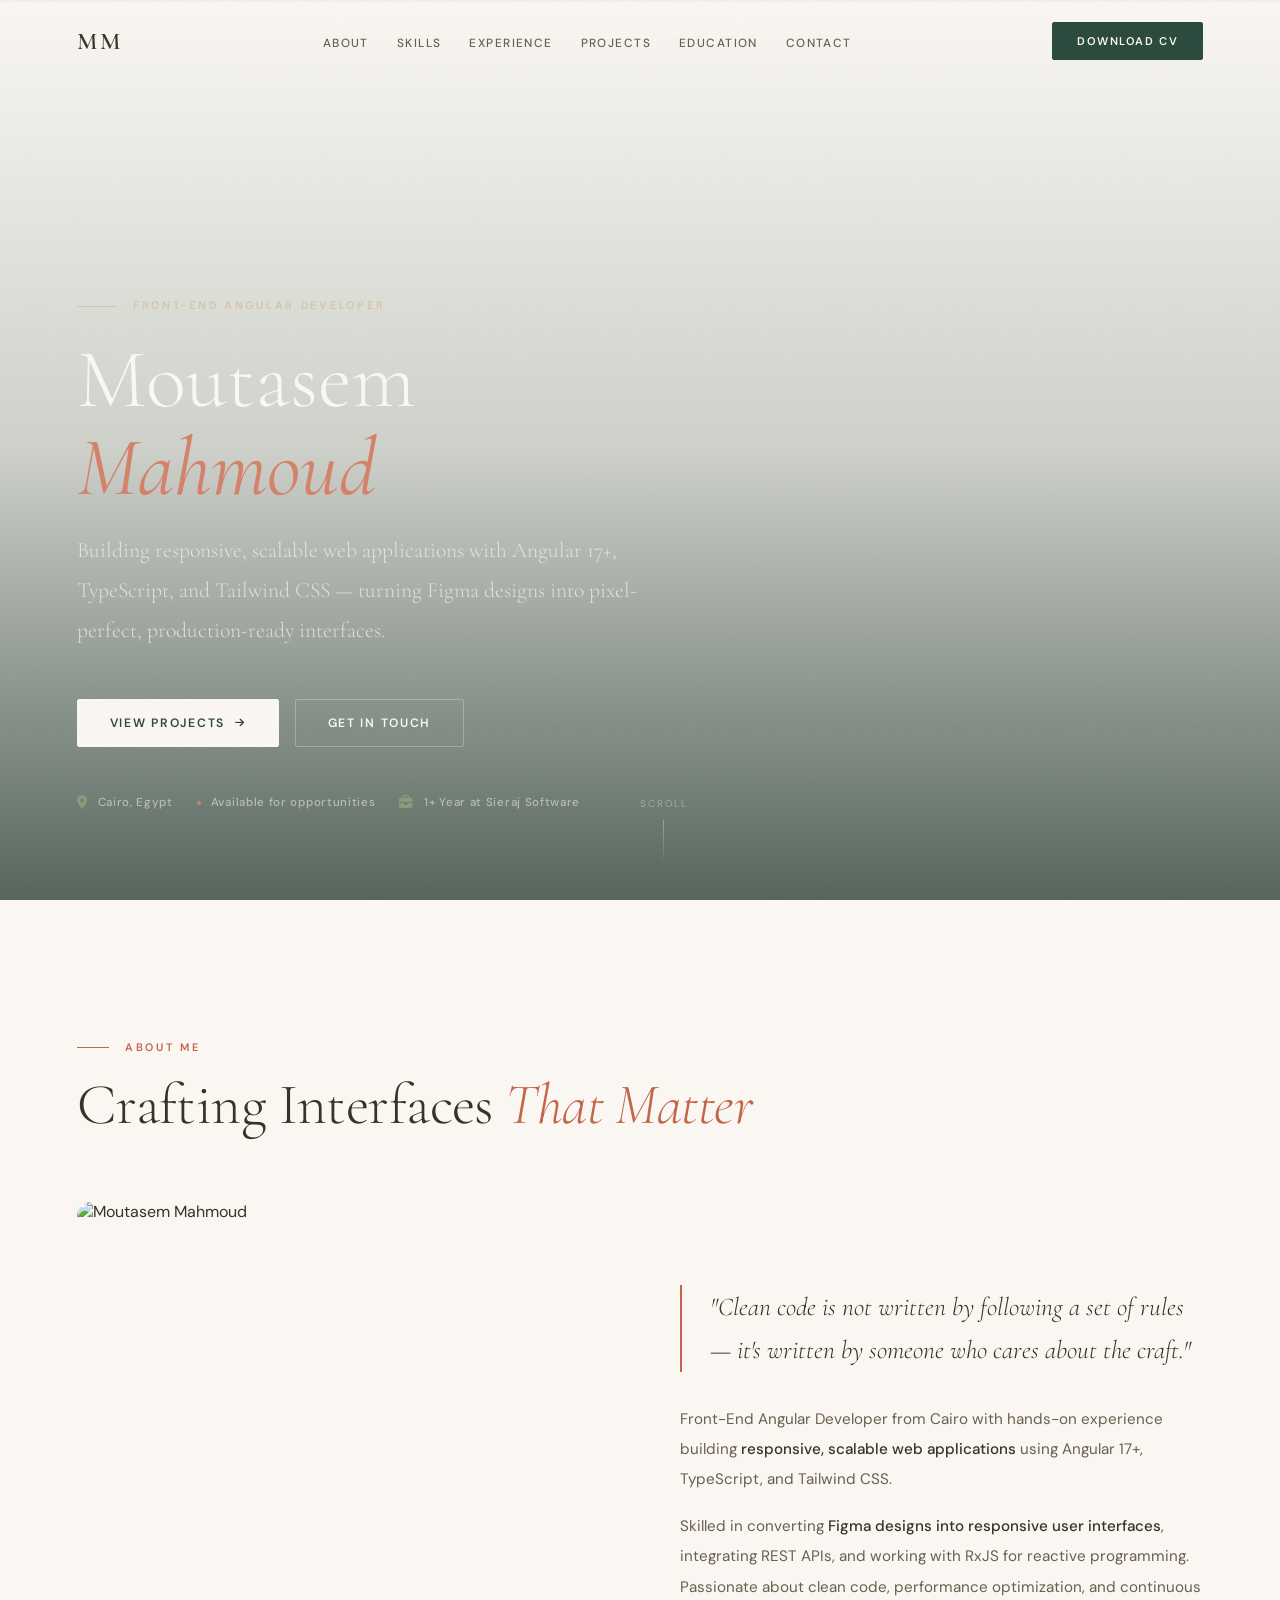
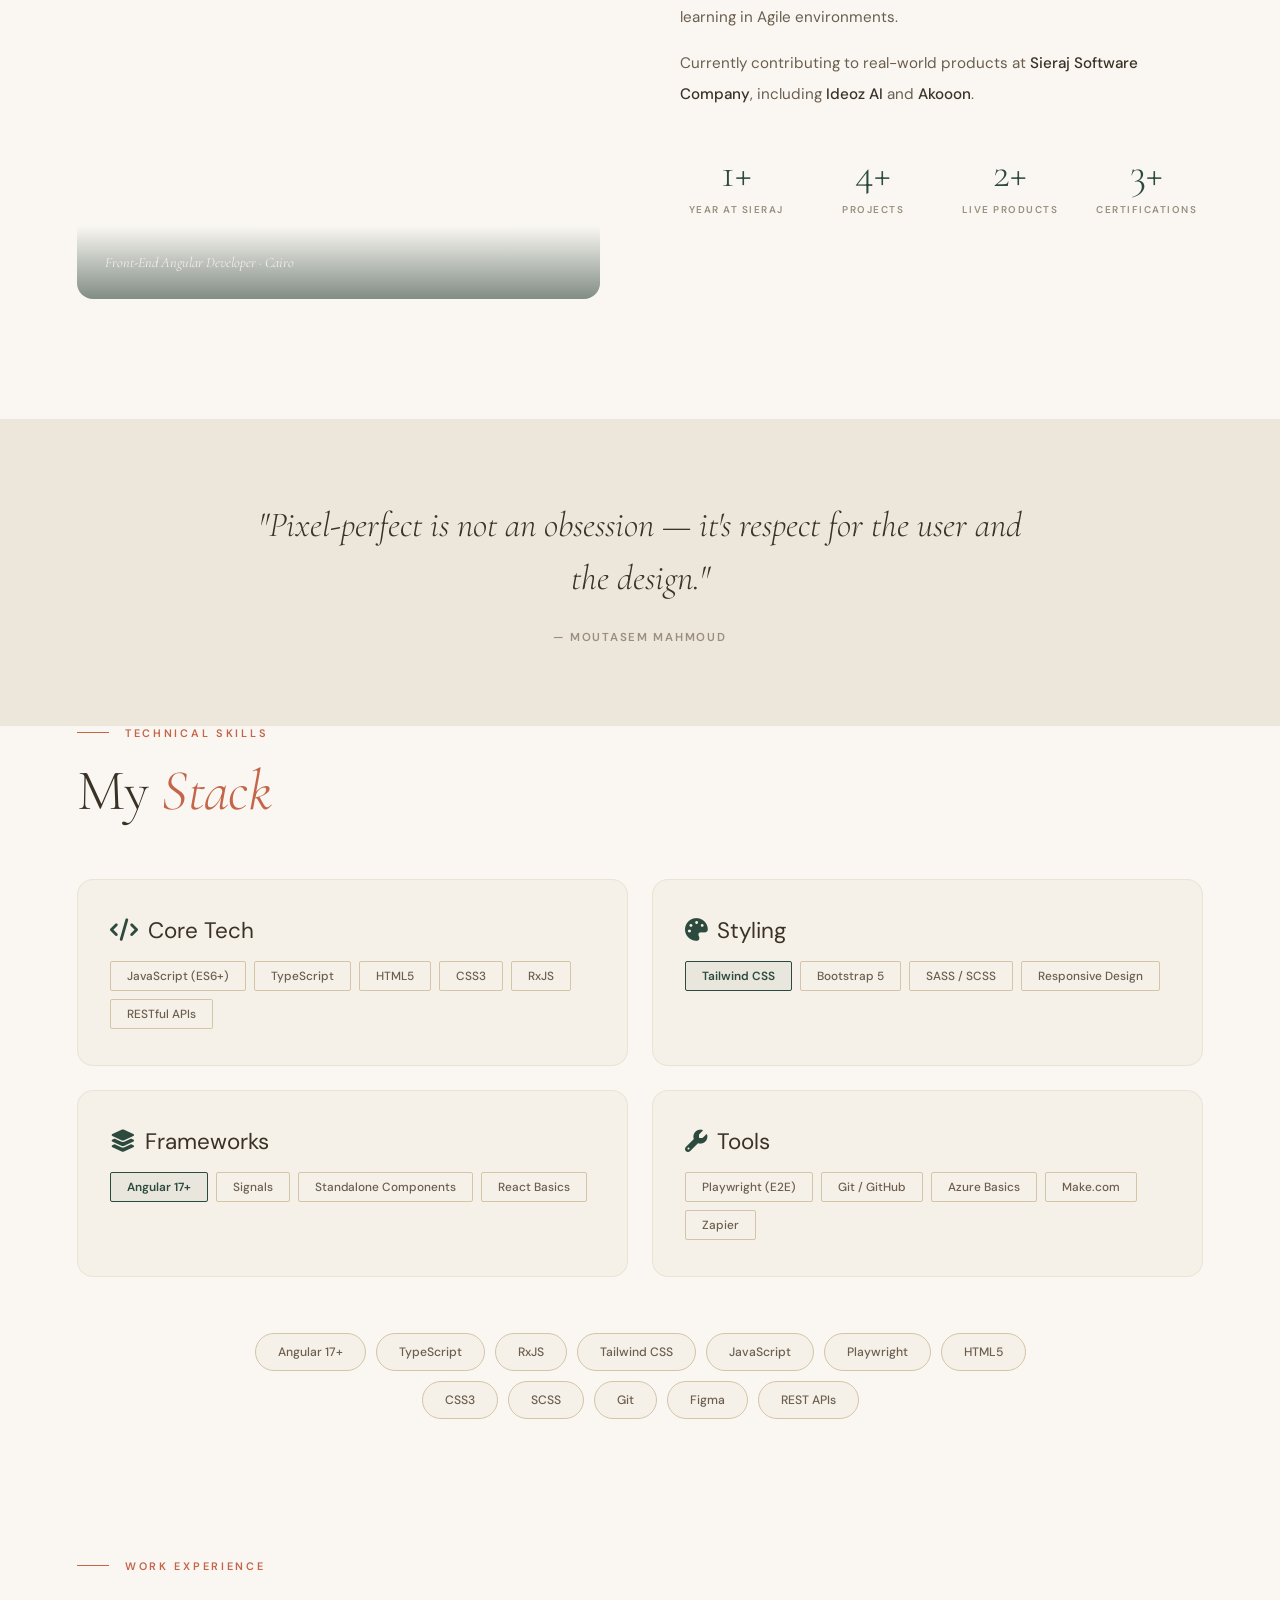
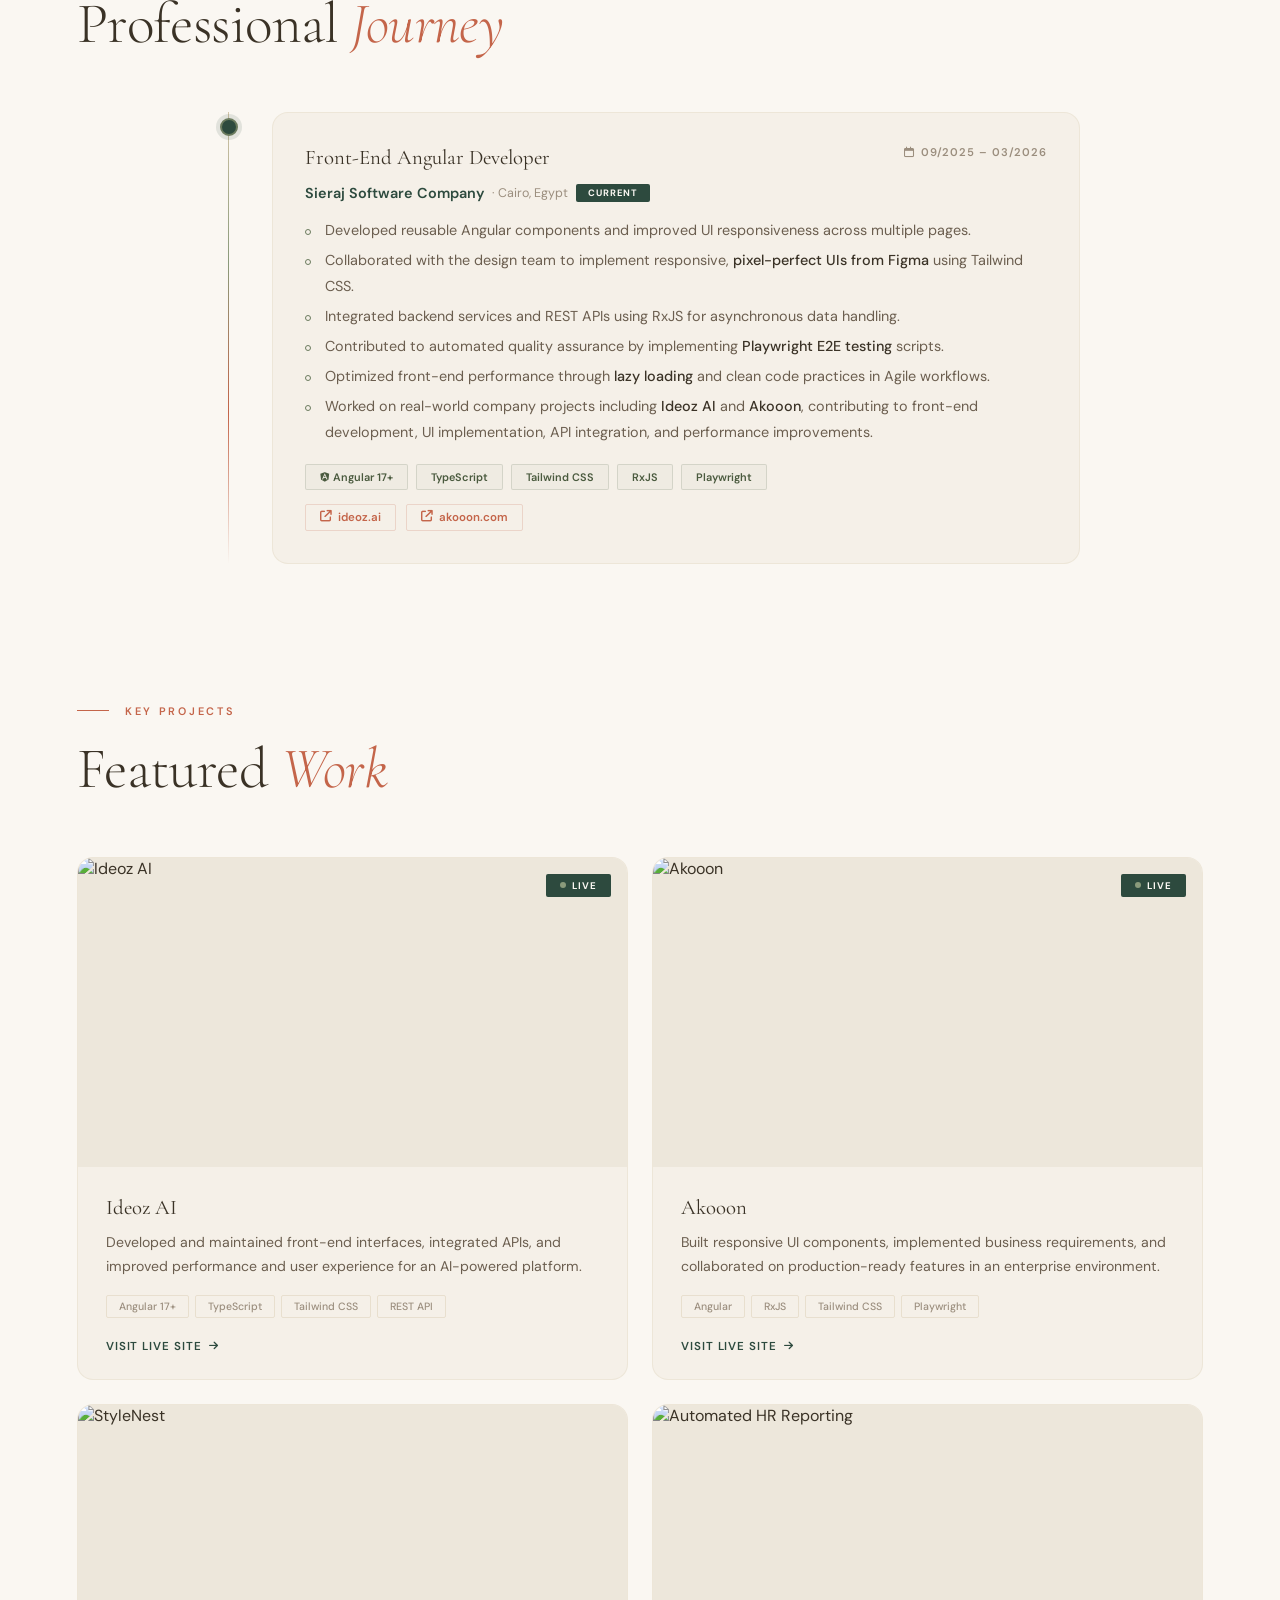
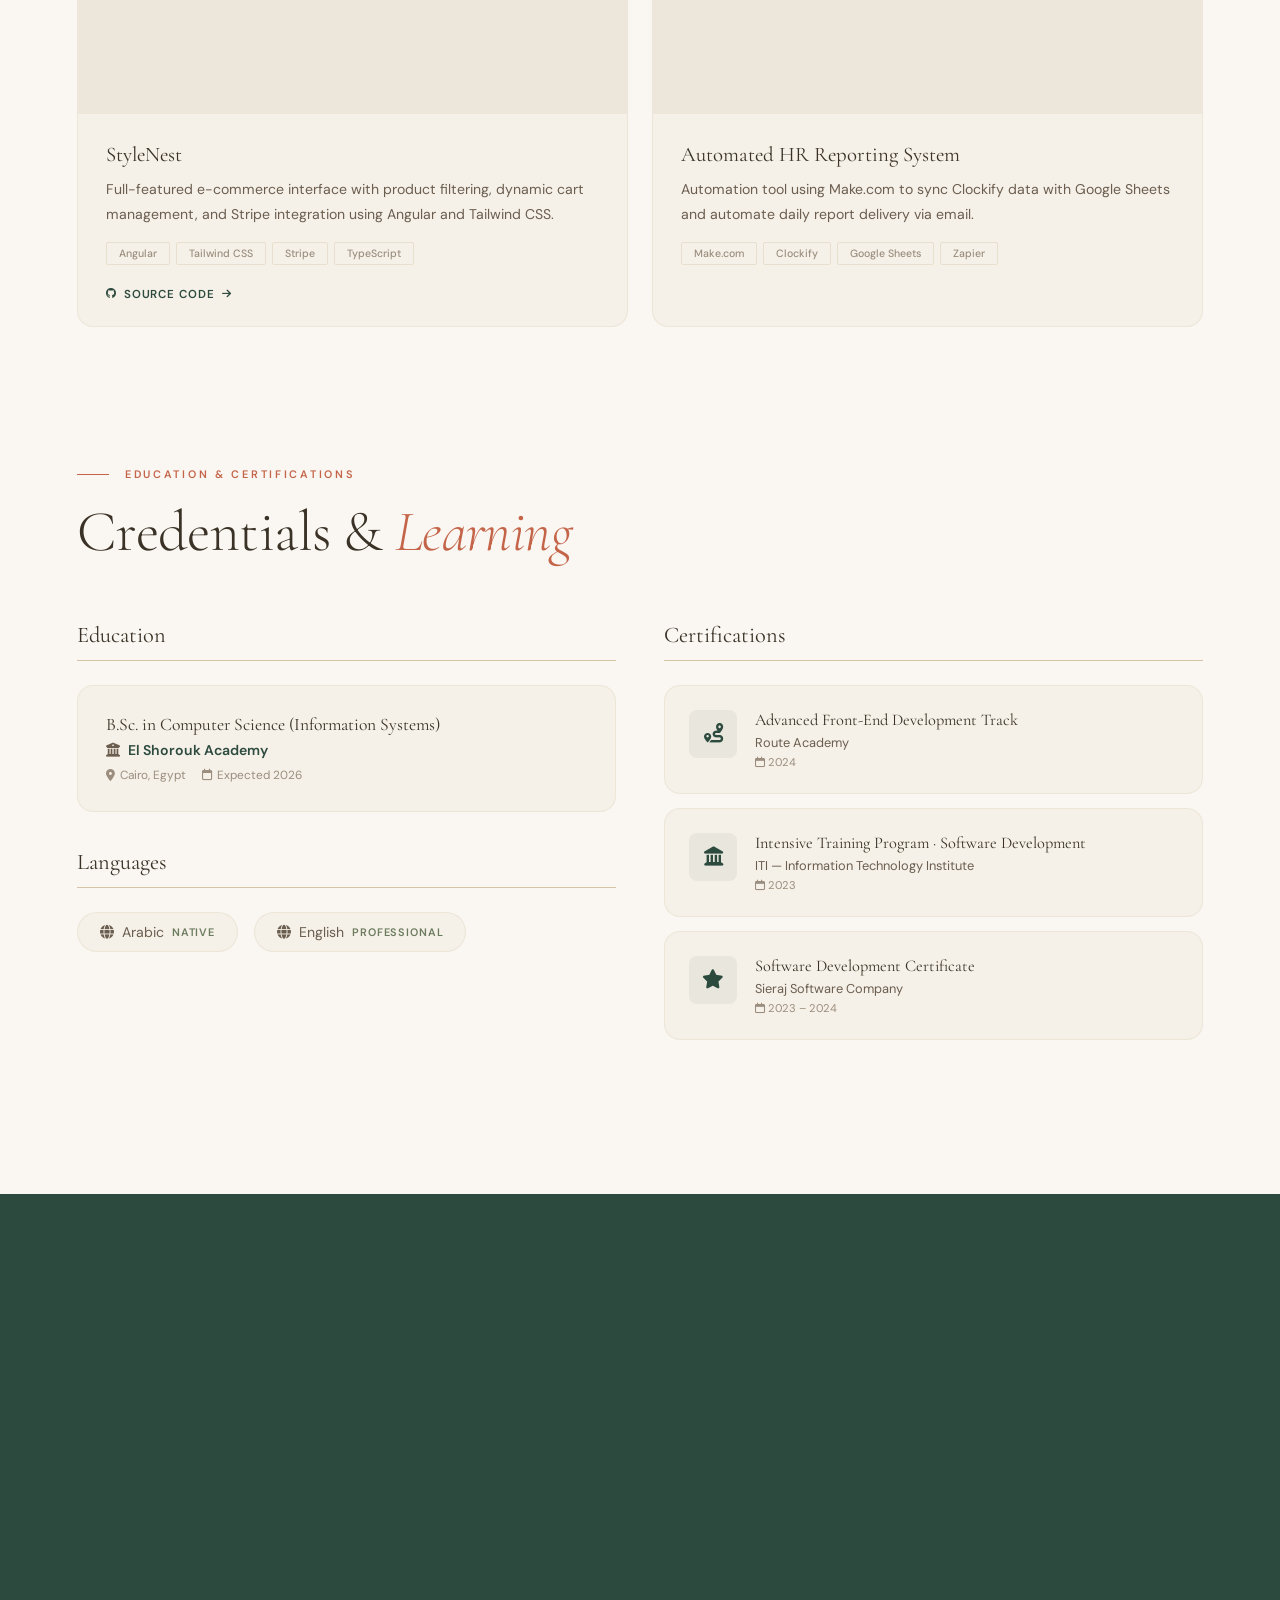
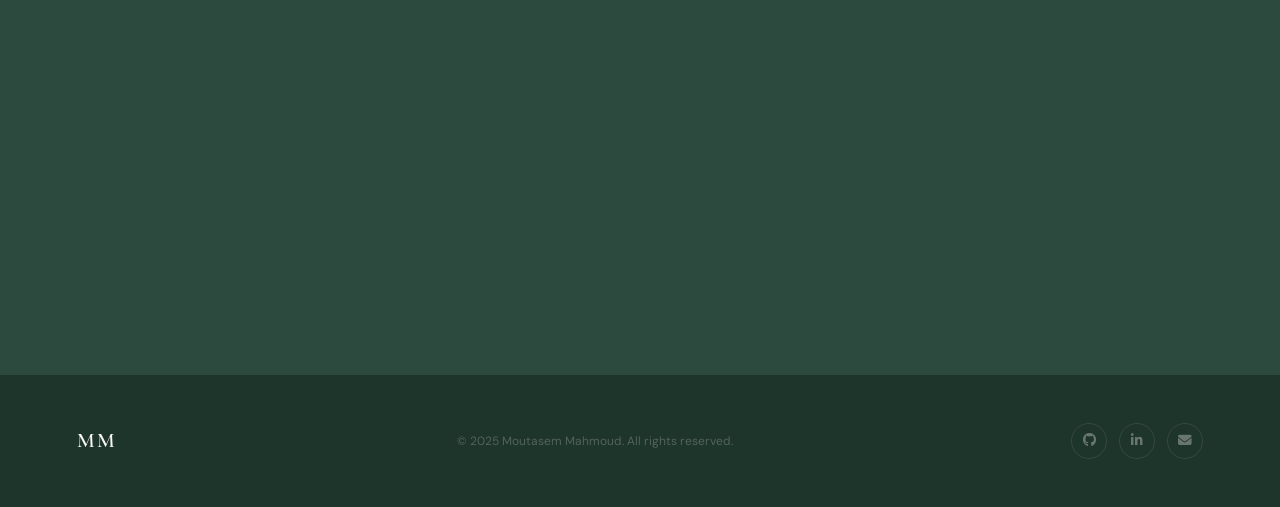
==== commit 65ea55a9: "green" ====
--- a/index.html
+++ b/index.html
@@ -1,567 +1,397 @@
 <!DOCTYPE html>
-<html lang="en" data-lang="en" data-theme="light">
+<html lang="en">
 <head>
-  <meta charset="UTF-8">
-  <meta name="viewport" content="width=device-width, initial-scale=1.0">
-
-  <meta name="google-site-verification" content="googleab06c2af7a49917b.html">
-
-  <!-- Title -->
-  <title>Moutasem Mahmoud | Frontend Angular Developer</title>
-
-  <!-- Favicon -->
-  <link rel="icon" href="./image/Stylized software development logo icon.png">
-
-  <!-- SEO -->
-  <meta name="description" content="Moutasem Mahmoud is a Frontend Angular Developer from Egypt. شاهد البورتفوليو والمشاريع الخاصة بي.">
-  <meta name="keywords" content="Moutasem Mahmoud, Frontend Developer, Angular Developer, Portfolio, CV">
-  <meta name="author" content="Moutasem Mahmoud">
-  <meta name="robots" content="index, follow">
-
-  <meta name="application-name" content="Moutasem Mahmoud">
-  <meta property="og:site_name" content="Moutasem Mahmoud">
-
-  <!-- Social Media -->
-  <meta property="og:title" content="Moutasem Mahmoud | Frontend Portfolio">
-  <meta property="og:description" content="Angular front-end developer portfolio with CV, skills, and projects.">
-  <meta property="og:type" content="website">
-  <meta property="og:url" content="https://moutasem-mahmoud-el-shimey.vercel.app">
-
-  <!-- 🔥 Structured Data (دي أهم حاجة) -->
-  <script type="application/ld+json">
-  {
-    "@context": "https://schema.org",
-    "@type": "WebSite",
-    "name": "Moutasem Mahmoud",
-    "url": "https://moutasem-mahmoud-el-shimey.vercel.app/"
-  }
-  </script>
-
-  <link rel="stylesheet" href="./style.css">
-<link
-  rel="stylesheet"
-  href="https://cdnjs.cloudflare.com/ajax/libs/font-awesome/6.5.2/css/all.min.css"
-/></head>
+<meta charset="UTF-8">
+<meta name="viewport" content="width=device-width, initial-scale=1.0">
+<title>Moutasem Mahmoud — Front-End Angular Developer</title>
+<link rel="preconnect" href="https://fonts.googleapis.com">
+<link href="https://fonts.googleapis.com/css2?family=Cormorant+Garamond:ital,wght@0,300;0,400;0,500;0,600;0,700;1,300;1,400;1,500&family=DM+Sans:ital,wght@0,300;0,400;0,500;0,600;0,700;1,300;1,400&display=swap" rel="stylesheet">
+<link rel="stylesheet" href="https://cdnjs.cloudflare.com/ajax/libs/font-awesome/6.5.2/css/all.min.css"/>
+ <link rel="stylesheet" href="./style.css"/>
+</head>
 <body>
- <!-- page transition -->
-<div class="page-transition"></div>
- 
-<!-- top scroll progress -->
-<div class="scroll-progress"><div class="scroll-progress-fill"></div></div>
- 
-<!-- particle canvas -->
-<canvas id="particleCanvas"></canvas>
- 
-<!-- ─── NAV ─── -->
-<nav>
-  <div class="nav-logo">MM.</div>
-  <ul class="nav-links">
-    <li><a href="#home">Home</a></li>
-    <li><a href="#about">About</a></li>
-    <li><a href="#cv">CV</a></li>
-    <li><a href="#skills">Skills</a></li>
-    <li><a href="#experience">Experience</a></li>
-    <li><a href="#projects">Projects</a></li>
-    <li><a href="#certificates">Certs</a></li>
-    <li><a href="#contact">Contact</a></li>
-  </ul>
+
+<div class="paper-texture"></div>
+<div class="scroll-bar"><div class="scroll-fill" id="scrollFill"></div></div>
+
+<!-- NAVIGATION -->
+<nav id="nav">
+  <div class="nav-inner">
+    <a href="#hero" class="nav-logo"><span>MM</span></a>
+    <ul class="nav-links">
+      <li><a href="#about">About</a></li>
+      <li><a href="#skills">Skills</a></li>
+      <li><a href="#experience">Experience</a></li>
+      <li><a href="#projects">Projects</a></li>
+      <li><a href="#education">Education</a></li>
+      <li><a href="#contact">Contact</a></li>
+    </ul>
+    <a href="https://drive.google.com/file/d/1p3kQVruUOuOxvxuMTEiYn0j4dsA1RdSe/view?usp=drive_link" target="_blank" class="nav-cta">Download CV</a>
+    <button class="hamburger" id="hamburger" aria-label="Toggle menu"><span></span><span></span><span></span></button>
+  </div>
 </nav>
- 
-<!-- ══════════════════════════════
-     HOME
-══════════════════════════════ -->
-<section id="home">
-  <!-- bg blobs -->
-  <div class="blob" style="width:500px;height:500px;background:var(--accent1);top:-100px;right:-100px;animation-delay:0s"></div>
-  <div class="blob" style="width:300px;height:300px;background:var(--accent5);bottom:50px;left:-50px;animation-delay:2s"></div>
- 
-  <div class="hero-eyebrow">Available for Work</div>
- 
-  <div class="hero-name text-reveal">
-    <span class="word">Moutasem</span><br>
-    <span class="word">Mahmoud</span>
-  </div>
- 
-  <div class="hero-role text-reveal" data-direction="left">Frontend Angular Developer — Building Remarkable Interfaces</div>
- 
-  <div class="hero-btns">
-    <a href="#projects" class="btn btn-primary">View My Work →</a>
-    <a href="#cv" class="btn btn-outline">View CV</a>
-    <a href="#contact" class="btn btn-ghost">Get In Touch</a>
-  </div>
- 
-  <div class="hero-stats">
-    <div class="stat-item">
-      <span class="stat-num" data-target="1">0</span>
-      <span class="stat-label">Year Experience</span>
-    </div>
-    <div class="stat-item">
-      <span class="stat-num" data-target="10">0</span>
-      <span class="stat-label">Projects Built</span>
-    </div>
-    <div class="stat-item">
-      <span class="stat-num" data-target="4">0</span>
-      <span class="stat-label">Certifications</span>
-    </div>
-  </div>
- 
-  <!-- Hero graphic -->
-  <div class="hero-graphic">
-    <div class="avatar-ring" style="position:relative">
-      <div class="avatar-inner"><img src="./image/WhatsApp Image 2026-05-23 at 11.56.50 PM.jpeg" alt=""></div>
-<div class="float-tag ft1">
-  <i class="fa-brands fa-angular"></i>
-  Angular 
-</div> 
-<div class="float-tag ft2">
-  <i class="fa-solid fa-code"></i>
-  TypeScript
-</div>    
-      <div class="float-tag ft3">
-  <i class="fa-brands fa-figma"></i>
-   UI / UX
+
+<!-- MOBILE MENU -->
+<div class="mob-menu" id="mobileMenu">
+  <button class="mob-close" id="mobClose" aria-label="Close menu"><i class="fa-solid fa-xmark"></i></button>
+  <a href="#about" onclick="closeMobile()">About</a>
+  <a href="#skills" onclick="closeMobile()">Skills</a>
+  <a href="#experience" onclick="closeMobile()">Experience</a>
+  <a href="#projects" onclick="closeMobile()">Projects</a>
+  <a href="#education" onclick="closeMobile()">Education</a>
+  <a href="#contact" onclick="closeMobile()">Contact</a>
 </div>
-    </div>
-  </div>
-</section>
- 
-<!-- ══════════════════════════════
-     ABOUT
-══════════════════════════════ -->
+
+<!-- ═══════════════ HERO ═══════════════ -->
+<section id="hero">
+  <div class="hero-bg">
+    <img src="https://picsum.photos/seed/moutasem-code-desk/1920/1080.jpg" alt="Developer workspace"/>
+  </div>
+  <div class="hero-overlay"></div>
+  <div class="hero-content">
+    <div class="hero-eyebrow"><span></span>Front-End Angular Developer</div>
+    <h1 class="hero-title">Moutasem<br><em>Mahmoud</em></h1>
+    <p class="hero-subtitle">Building responsive, scalable web applications with Angular 17+, TypeScript, and Tailwind CSS — turning Figma designs into pixel-perfect, production-ready interfaces.</p>
+    <div class="hero-ctas">
+      <a href="#projects" class="btn-primary">View Projects <i class="fa-solid fa-arrow-right" style="font-size:.65rem"></i></a>
+      <a href="#contact" class="btn-secondary">Get In Touch</a>
+    </div>
+    <div class="hero-badges">
+      <div class="hero-badge"><i class="fa-solid fa-location-dot"></i> Cairo, Egypt</div>
+      <div class="hero-badge"><span class="hero-badge-dot"></span> Available for opportunities</div>
+      <div class="hero-badge"><i class="fa-solid fa-briefcase"></i> 1+ Year at Sieraj Software</div>
+    </div>
+  </div>
+  <div class="scroll-indicator">
+    <span>Scroll</span>
+    <div class="scroll-line"></div>
+  </div>
+</section>
+
+<!-- ═══════════════ ABOUT ═══════════════ -->
 <section id="about">
-  <div class="blob" style="width:400px;height:400px;background:var(--accent2);top:-80px;right:-60px;animation-delay:1s"></div>
- 
-  <div class="section-label reveal">About Me</div>
-  <h2 class="section-title reveal">Crafting Digital<br>Experiences</h2>
- 
-  <div class="about-grid">
-    <div class="about-text reveal">
-      <p>A passionate <strong>Frontend Angular Developer</strong> from Egypt 🇪🇬 who builds clean, responsive interfaces and user-focused web applications.</p>
-      <p>I specialize in <strong>Angular</strong> and frontend architecture for modern web products — focusing on performance, accessibility, and elegant design.</p>
-      <p>Currently studying at <strong>El Shorouk Academy</strong> (Information Systems) with graduation in 2025/2026, while working professionally at Sieraj Software Company.</p>
-    </div>
- 
-    <div class="about-cards reveal">
-      <div class="info-card">
-        <div class="label">Age</div>
-        <div class="value">23 years old</div>
-      </div>
-      <div class="info-card">
-        <div class="label">Country</div>
-        <div class="value">Egypt 🇪🇬</div>
-      </div>
-      <div class="info-card">
-        <div class="label">University</div>
-        <div class="value">El Shorouk Academy</div>
-      </div>
-      <div class="info-card">
-        <div class="label">Major</div>
-        <div class="value">Information Systems</div>
-      </div>
-      <div class="info-card">
-        <div class="label">Graduation</div>
-        <div class="value">2025 / 2026</div>
-      </div>
-      <div class="info-card">
-        <div class="label">English</div>
-        <div class="value">Intermediate</div>
-      </div>
-    </div>
-  </div>
-</section>
- 
-<!-- ══════════════════════════════
-     CV
-══════════════════════════════ -->
-<section id="cv">
-  <div class="blob" style="width:350px;height:350px;background:var(--accent3);bottom:-60px;left:-60px;animation-delay:.5s"></div>
- 
-  <div class="section-label reveal">Resume</div>
-  <h2 class="section-title reveal">Download My CV</h2>
- 
-  <div class="cv-container">
-    <div class="cv-card reveal">
-      <h3>Front-End Focus</h3>
-      <p>A dedicated Angular frontend developer profile with experience in building polished interfaces and user experiences.</p>
-      <ul class="cv-features">
-        <li>Angular Applications</li>
-        <li>Responsive UI Design</li>
-        <li>Component-Based Architecture</li>
-        <li>Performance Optimization</li>
-        <li>Modern JavaScript / TypeScript</li>
-      </ul>
-      <a href="https://drive.google.com/file/d/1p3kQVruUOuOxvxuMTEiYn0j4dsA1RdSe/view?usp=drive_link" class="btn btn-primary" download>⬇ Download CV</a>
-    </div>
- 
-    <div class="cv-preview reveal">
-      <div class="cv-preview-header">
-        <h2>Moutasem Mahmoud</h2>
-        <p>Frontend Angular Developer · Cairo, Egypt</p>
-      </div>
-      <div class="cv-row">
-        <div class="cv-block">
-          <div class="cb-title">Education</div>
-          <p>El Shorouk Academy<br>Information Systems<br>Graduating 2025/2026</p>
-        </div>
-        <div class="cv-block">
-          <div class="cb-title">Experience</div>
-          <p>Angular Engineer @ Sieraj (2024–Now)<br>Frontend Trainee @ Route (2023–2024)<br>ITI Trainee (2023)</p>
-        </div>
-      </div>
-      <div class="cv-row">
-        <div class="cv-block">
-          <div class="cb-title">Core Skills</div>
-          <p>Angular · TypeScript · HTML/CSS<br>JavaScript · Bootstrap · Tailwind<br>Reactive Forms · RxJS</p>
-        </div>
-        <div class="cv-block">
-          <div class="cb-title">Certifications</div>
-          <p>Route Academy – Full Stack<br>ITI Professional Certificate<br>Sieraj Certs I & II</p>
-        </div>
-      </div>
-    </div>
-  </div>
-</section>
- 
-<!-- ══════════════════════════════
-     SKILLS
-══════════════════════════════ -->
+  <div class="about-inner">
+    <div class="sec-eyebrow rv">About Me</div>
+    <h2 class="sec-heading rv">Crafting Interfaces <em>That Matter</em></h2>
+    <div class="about-grid">
+      <div class="about-image rv-l">
+        <img src="https://picsum.photos/seed/moutasem-portrait-dev/800/1100.jpg" alt="Moutasem Mahmoud"/>
+        <div class="about-image-caption">Front-End Angular Developer · Cairo</div>
+      </div>
+      <div class="about-text rv-r">
+        <p class="about-quote">"Clean code is not written by following a set of rules — it's written by someone who cares about the craft."</p>
+        <p class="about-body">Front-End Angular Developer from Cairo with hands-on experience building <strong>responsive, scalable web applications</strong> using Angular 17+, TypeScript, and Tailwind CSS.</p>
+        <p class="about-body">Skilled in converting <strong>Figma designs into responsive user interfaces</strong>, integrating REST APIs, and working with RxJS for reactive programming. Passionate about clean code, performance optimization, and continuous learning in Agile environments.</p>
+        <p class="about-body">Currently contributing to real-world products at <strong>Sieraj Software Company</strong>, including <strong>Ideoz AI</strong> and <strong>Akooon</strong>.</p>
+        <div class="about-values">
+          <div class="about-val rv">
+            <div class="about-val-num" data-target="1">0</div>
+            <div class="about-val-label">Year at Sieraj</div>
+          </div>
+          <div class="about-val rv">
+            <div class="about-val-num" data-target="4">0</div>
+            <div class="about-val-label">Projects</div>
+          </div>
+          <div class="about-val rv">
+            <div class="about-val-num" data-target="2">0</div>
+            <div class="about-val-label">Live Products</div>
+          </div>
+          <div class="about-val rv">
+            <div class="about-val-num" data-target="3">0</div>
+            <div class="about-val-label">Certifications</div>
+          </div>
+        </div>
+      </div>
+    </div>
+  </div>
+</section>
+
+<!-- ═══════════════ EDITORIAL BAND ═══════════════ -->
+<div class="editororial-band editorial-band rv">
+  <blockquote>"Pixel-perfect is not an obsession — it's respect for the user and the design."</blockquote>
+  <cite>— Moutasem Mahmoud</cite>
+</div>
+
+<!-- ═══════════════ SKILLS ═══════════════ -->
 <section id="skills">
-  <div class="blob" style="width:380px;height:380px;background:var(--accent4);top:-60px;right:-40px;animation-delay:1.5s"></div>
- 
-  <div class="section-label reveal">Expertise</div>
-  <h2 class="section-title reveal">My Frontend Stack</h2>
- 
-  <div class="skills-grid" id="skillsGrid">
-    <div class="skill-card reveal">
-      <div class="skill-icon"><i class="fa-brands fa-angular"></i></div>
-      <div class="skill-name">Angular</div>
-      <div class="progress-bar"><div class="progress-fill" data-pct="90"></div></div>
-      <div class="skill-pct">90%</div>
-    </div>
-    <div class="skill-card reveal">
-      <div class="skill-icon"><i class="fa-solid fa-code"></i></div>
-      <div class="skill-name">HTML / CSS</div>
-      <div class="progress-bar"><div class="progress-fill" data-pct="92"></div></div>
-      <div class="skill-pct">92%</div>
-    </div>
-    <div class="skill-card reveal">
-      <div class="skill-icon"><i class="fa-brands fa-js"></i></div>
-      <div class="skill-name">JavaScript</div>
-      <div class="progress-bar"><div class="progress-fill" data-pct="82"></div></div>
-      <div class="skill-pct">82%</div>
-    </div>
-    <div class="skill-card reveal">
-      <div class="skill-icon"><i class="fa-solid fa-code"></i></div>
-      <div class="skill-name">TypeScript</div>
-      <div class="progress-bar"><div class="progress-fill" data-pct="88"></div></div>
-      <div class="skill-pct">88%</div>
-    </div>
-    <div class="skill-card reveal">
-      <div class="skill-icon"><i class="fa-solid fa-bezier-curve"></i></div>
-      <div class="skill-name">Bootstrap / Tailwind</div>
-      <div class="progress-bar"><div class="progress-fill" data-pct="88"></div></div>
-      <div class="skill-pct">88%</div>
-    </div>
-    <div class="skill-card reveal">
-      <div class="skill-icon">🔄</div>
-      <div class="skill-name">RxJS</div>
-      <div class="progress-bar"><div class="progress-fill" data-pct="80"></div></div>
-      <div class="skill-pct">80%</div>
-    </div>
-    <div class="skill-card reveal">
-      <div class="skill-icon">📱</div>
-      <div class="skill-name">Responsive Design</div>
-      <div class="progress-bar"><div class="progress-fill" data-pct="90"></div></div>
-      <div class="skill-pct">90%</div>
-    </div>
-    <div class="skill-card reveal">
-      <div class="skill-icon">☁️</div>
-      <div class="skill-name">Azure DevOps</div>
-      <div class="progress-bar"><div class="progress-fill" data-pct="70"></div></div>
-      <div class="skill-pct">70%</div>
-    </div>
-  </div>
- 
-  <div class="tech-cloud reveal" style="margin-top:40px">
-    <span class="tech-pill" style="animation-delay:.0s;color:var(--accent1)">🅰️ Angular</span>
-    <span class="tech-pill" style="animation-delay:.15s;color:var(--accent2)">🌐 HTML5</span>
-    <span class="tech-pill" style="animation-delay:.3s;color:var(--accent3)">🎨 CSS3</span>
-    <span class="tech-pill" style="animation-delay:.45s;color:#c9860a">⚡ JavaScript</span>
-    <span class="tech-pill" style="animation-delay:.6s;color:var(--accent4)">📦 TypeScript</span>
-    <span class="tech-pill" style="animation-delay:.75s;color:var(--accent6)">🅱️ Bootstrap</span>
-    <span class="tech-pill" style="animation-delay:.9s;color:var(--accent2)">💨 Tailwind</span>
-    <span class="tech-pill" style="animation-delay:1.05s;color:var(--accent7)">☁️ Azure</span>
-    <span class="tech-pill" style="animation-delay:1.2s;color:var(--accent8)">🤖 AI Tools</span>
-    <span class="tech-pill" style="animation-delay:1.35s;color:var(--accent4)">📱 Responsive UI</span>
-    <span class="tech-pill" style="animation-delay:1.5s;color:var(--accent1)">⚛️ RxJS</span>
-    <span class="tech-pill" style="animation-delay:1.65s;color:var(--accent6)">🧪 Unit Testing</span>
-  </div>
-</section>
- 
-<!-- ══════════════════════════════
-     EXPERIENCE
-══════════════════════════════ -->
+  <div class="sec-eyebrow rv">Technical Skills</div>
+  <h2 class="sec-heading rv">My <em>Stack</em></h2>
+
+  <div class="skills-grid">
+    <div class="skill-card rv">
+      <div class="skill-card-icon"><i class="fa-solid fa-code"></i> Core Tech</div>
+      <div class="skill-tags">
+        <span class="skill-tag">JavaScript (ES6+)</span>
+        <span class="skill-tag">TypeScript</span>
+        <span class="skill-tag">HTML5</span>
+        <span class="skill-tag">CSS3</span>
+        <span class="skill-tag">RxJS</span>
+        <span class="skill-tag">RESTful APIs</span>
+      </div>
+    </div>
+    <div class="skill-card rv">
+      <div class="skill-card-icon"><i class="fa-solid fa-palette"></i> Styling</div>
+      <div class="skill-tags">
+        <span class="skill-tag highlight">Tailwind CSS</span>
+        <span class="skill-tag">Bootstrap 5</span>
+        <span class="skill-tag">SASS / SCSS</span>
+        <span class="skill-tag">Responsive Design</span>
+      </div>
+    </div>
+    <div class="skill-card rv">
+      <div class="skill-card-icon"><i class="fa-solid fa-layer-group"></i> Frameworks</div>
+      <div class="skill-tags">
+        <span class="skill-tag highlight">Angular 17+</span>
+        <span class="skill-tag">Signals</span>
+        <span class="skill-tag">Standalone Components</span>
+        <span class="skill-tag">React Basics</span>
+      </div>
+    </div>
+    <div class="skill-card rv">
+      <div class="skill-card-icon"><i class="fa-solid fa-wrench"></i> Tools</div>
+      <div class="skill-tags">
+        <span class="skill-tag">Playwright (E2E)</span>
+        <span class="skill-tag">Git / GitHub</span>
+        <span class="skill-tag">Azure Basics</span>
+        <span class="skill-tag">Make.com</span>
+        <span class="skill-tag">Zapier</span>
+      </div>
+    </div>
+  </div>
+
+  <div class="skill-orbit rv">
+    <span class="orb-chip" style="--i:0">Angular 17+</span>
+    <span class="orb-chip" style="--i:1">TypeScript</span>
+    <span class="orb-chip" style="--i:2">RxJS</span>
+    <span class="orb-chip" style="--i:3">Tailwind CSS</span>
+    <span class="orb-chip" style="--i:4">JavaScript</span>
+    <span class="orb-chip" style="--i:5">Playwright</span>
+    <span class="orb-chip" style="--i:6">HTML5</span>
+    <span class="orb-chip" style="--i:7">CSS3</span>
+    <span class="orb-chip" style="--i:8">SCSS</span>
+    <span class="orb-chip" style="--i:9">Git</span>
+    <span class="orb-chip" style="--i:10">Figma</span>
+    <span class="orb-chip" style="--i:11">REST APIs</span>
+  </div>
+</section>
+
+<!-- ═══════════════ EXPERIENCE ═══════════════ -->
 <section id="experience">
-  <div class="blob" style="width:320px;height:320px;background:var(--accent5);top:-40px;left:-40px;animation-delay:2s"></div>
- 
-  <div class="section-label reveal">Journey</div>
-  <h2 class="section-title reveal">Work Experience</h2>
- 
-  <div class="timeline">
-    <div class="tl-item reveal">
-      <div class="tl-dot"></div>
-      <div class="tl-card">
-        <div class="tl-date">2024 – Present</div>
-        <div class="tl-title">Angular Frontend Engineer</div>
-        <div class="tl-company">Sieraj Software Company – Cairo, Maadi</div>
-        <div class="tl-desc">Collaborating on frontend Angular applications, building clean UI components, and refining user interactions within production projects. Working with Agile methodologies and Azure DevOps.</div>
-        <div class="tag-row">
-          <span class="tag">Angular</span>
-          <span class="tag">Frontend</span>
-          <span class="tag">UI</span>
-          <span class="tag">Agile</span>
-          <span class="tag">Azure</span>
-        </div>
-      </div>
-    </div>
- 
-    <div class="tl-item reveal">
-      <div class="tl-dot" style="background:var(--accent2);box-shadow:0 0 0 3px var(--accent2)"></div>
-      <div class="tl-card">
-        <div class="tl-date" style="color:var(--accent2)">2023 – 2024</div>
-        <div class="tl-title">Frontend Trainee</div>
-        <div class="tl-company">Route Academy – Online</div>
-        <div class="tl-desc">Completed an intensive Angular and frontend development bootcamp. Built projects focused on responsive UI, component architecture, and modern web design practices.</div>
-        <div class="tag-row">
-          <span class="tag" style="background:rgba(0,180,216,.12);color:#007090">HTML/CSS/JS</span>
-          <span class="tag" style="background:rgba(0,180,216,.12);color:#007090">Angular</span>
-          <span class="tag" style="background:rgba(0,180,216,.12);color:#007090">Responsive</span>
-        </div>
-      </div>
-    </div>
- 
-    <div class="tl-item reveal">
-      <div class="tl-dot" style="background:var(--accent6);box-shadow:0 0 0 3px var(--accent6)"></div>
-      <div class="tl-card">
-        <div class="tl-date" style="color:var(--accent6)">2023</div>
-        <div class="tl-title">ITI Trainee</div>
-        <div class="tl-company">Information Technology Institute (ITI)</div>
-        <div class="tl-desc">Training from Egypt's premier IT institute, gaining foundational and advanced skills in software development and earned ITI certification.</div>
-        <div class="tag-row">
-          <span class="tag" style="background:rgba(155,93,229,.12);color:#6030b0">Web Development</span>
-          <span class="tag" style="background:rgba(155,93,229,.12);color:#6030b0">Programming</span>
-        </div>
-      </div>
-    </div>
-  </div>
-</section>
- 
-<!-- ══════════════════════════════
-     PROJECTS
-══════════════════════════════ -->
+  <div class="sec-eyebrow rv">Work Experience</div>
+  <h2 class="sec-heading rv">Professional <em>Journey</em></h2>
+
+  <div class="exp-timeline">
+    <div class="exp-item rv">
+      <div class="exp-dot current"></div>
+      <div class="exp-card">
+        <div class="exp-header">
+          <h3 class="exp-role">Front-End Angular Developer</h3>
+          <div class="exp-date"><i class="fa-regular fa-calendar"></i> 09/2025 – 03/2026</div>
+        </div>
+        <div class="exp-company">
+          <strong>Sieraj Software Company</strong>
+          <span class="exp-company-loc">· Cairo, Egypt</span>
+          <span class="exp-current-badge">Current</span>
+        </div>
+        <ul class="exp-bullets">
+          <li>Developed reusable Angular components and improved UI responsiveness across multiple pages.</li>
+          <li>Collaborated with the design team to implement responsive, <strong>pixel-perfect UIs from Figma</strong> using Tailwind CSS.</li>
+          <li>Integrated backend services and REST APIs using RxJS for asynchronous data handling.</li>
+          <li>Contributed to automated quality assurance by implementing <strong>Playwright E2E testing</strong> scripts.</li>
+          <li>Optimized front-end performance through <strong>lazy loading</strong> and clean code practices in Agile workflows.</li>
+          <li>Worked on real-world company projects including <strong>Ideoz AI</strong> and <strong>Akooon</strong>, contributing to front-end development, UI implementation, API integration, and performance improvements.</li>
+        </ul>
+        <div class="exp-tech-tags">
+          <span class="exp-tech-tag"><i class="fa-brands fa-angular"></i> Angular 17+</span>
+          <span class="exp-tech-tag">TypeScript</span>
+          <span class="exp-tech-tag">Tailwind CSS</span>
+          <span class="exp-tech-tag">RxJS</span>
+          <span class="exp-tech-tag">Playwright</span>
+        </div>
+        <div class="exp-project-links">
+          <a href="https://ideoz.ai" target="_blank" class="exp-plink"><i class="fa-solid fa-arrow-up-right-from-square"></i> ideoz.ai</a>
+          <a href="https://akooon.com" target="_blank" class="exp-plink"><i class="fa-solid fa-arrow-up-right-from-square"></i> akooon.com</a>
+        </div>
+      </div>
+    </div>
+  </div>
+</section>
+
+<!-- ═══════════════ PROJECTS ═══════════════ -->
 <section id="projects">
-  <div class="blob" style="width:360px;height:360px;background:var(--accent6);top:-50px;right:-50px;animation-delay:.8s"></div>
- 
-  <div class="section-label reveal">Portfolio</div>
-  <h2 class="section-title reveal">Featured Work</h2>
- 
-  <div class="proj-grid">
-    <div class="proj-card reveal">
-      <div class="proj-thumb pt1">🛒</div>
-      <div class="proj-body">
-        <div class="proj-cat">Frontend</div>
-        <div class="proj-title">E-Commerce Platform</div>
-        <div class="proj-desc">An Angular frontend application with a polished product catalog, cart experience, and fully responsive UI design optimized for all devices.</div>
-        <div class="proj-footer">
-          <div class="tag-row">
-            <span class="tag" style="background:rgba(155,93,229,.12);color:#6030b0">Angular</span>
-            <span class="tag" style="background:rgba(155,93,229,.12);color:#6030b0">MongoDB</span>
-          </div>
-          <a href="https://github.com/mu1rr11r" target="_blank" class="proj-link">GitHub →</a>
-        </div>
-      </div>
-    </div>
- 
-    <div class="proj-card reveal">
-      <div class="proj-thumb pt2">🎓</div>
-      <div class="proj-body">
-        <div class="proj-cat">Frontend</div>
-        <div class="proj-title">Educational Platform</div>
-        <div class="proj-desc">Angular frontend platform with course pages, responsive layout, and clean user interactions. Built with Tailwind CSS for modern styling.</div>
-        <div class="proj-footer">
-          <div class="tag-row">
-            <span class="tag" style="background:rgba(155,93,229,.12);color:#6030b0">Angular</span>
-            <span class="tag" style="background:rgba(155,93,229,.12);color:#6030b0">Tailwind</span>
-          </div>
-          <a href="https://github.com/mu1rr11r" target="_blank" class="proj-link">GitHub →</a>
-        </div>
-      </div>
-    </div>
- 
-    <div class="proj-card reveal">
-      <div class="proj-thumb pt3">🏢</div>
-      <div class="proj-body">
-        <div class="proj-cat">Angular UI</div>
-        <div class="proj-title">Enterprise Solutions</div>
-        <div class="proj-desc">Angular user interfaces built for enterprise workflows and clean product experiences at Sieraj Software Company.</div>
-        <div class="proj-footer">
-          <div class="tag-row">
-            <span class="tag" style="background:rgba(155,93,229,.12);color:#6030b0">Angular</span>
-            <span class="tag" style="background:rgba(155,93,229,.12);color:#6030b0">Azure</span>
-          </div>
-          <a href="https://www.sieraj.com/" target="_blank" class="proj-link">Company →</a>
-        </div>
-      </div>
-    </div>
-  </div>
-</section>
- 
-<!-- ══════════════════════════════
-     CERTIFICATES
-══════════════════════════════ -->
-<section id="certificates">
-  <div class="blob" style="width:300px;height:300px;background:var(--accent7);bottom:-40px;right:-40px;animation-delay:1.2s"></div>
- 
-  <div class="section-label reveal">Credentials</div>
-  <h2 class="section-title reveal">My Certificates</h2>
- 
-  <div class="cert-grid">
-    <div class="cert-card reveal">
-      <div class="cert-badge cb1">🎯</div>
-      <div class="cert-org">Route Academy</div>
-      <div class="cert-name">Full Stack Web Development</div>
-      <div class="cert-year">2024</div>
-      <a href="https://www.facebook.com/Routelearning" target="_blank" class="cert-link">View Issuer →</a>
-      <div class="cert-ribbon">2024</div>
-    </div>
- 
-    <div class="cert-card reveal">
-      <div class="cert-badge cb2">🏛️</div>
-      <div class="cert-org">ITI</div>
-      <div class="cert-name">ITI Professional Certificate</div>
-      <div class="cert-year">2023</div>
-      <a href="https://iti.gov.eg/" target="_blank" class="cert-link">View Issuer →</a>
-    </div>
- 
-    <div class="cert-card reveal">
-      <div class="cert-badge" style="background:rgba(249,65,68,.12)">⭐</div>
-      <div class="cert-org">Sieraj Software Company</div>
-      <div class="cert-name">Software Development Certificate I</div>
-      <div class="cert-year">2023</div>
-      <a href="https://www.sieraj.com/" target="_blank" class="cert-link">View Issuer →</a>
-    </div>
- 
-    <div class="cert-card reveal">
-      <div class="cert-badge" style="background:rgba(155,93,229,.12)">🌟</div>
-      <div class="cert-org">Sieraj Software Company</div>
-      <div class="cert-name">Software Development Certificate II</div>
-      <div class="cert-year">2024</div>
-      <a href="https://www.sieraj.com/" target="_blank" class="cert-link">View Issuer →</a>
-      <div class="cert-ribbon" style="background:var(--accent6)">2024</div>
-    </div>
-  </div>
- 
-  <h3 class="section-title reveal" style="font-size:1.8rem;margin-top:60px">Achievements</h3>
-  <div class="ach-grid">
-    <div class="ach-card reveal">
-      <div class="ach-icon">🥉</div>
-      <div class="ach-title">3rd Place – Automation</div>
-      <div class="ach-desc">Achieved third place in the Automation field competition, demonstrating expertise in automated systems and workflows.</div>
-    </div>
-    <div class="ach-card reveal">
-      <div class="ach-icon">🎓</div>
-      <div class="ach-title">Excellent Graduation Grade</div>
-      <div class="ach-desc">Earned an Excellent grade in the graduation project, showcasing advanced technical skills and problem-solving abilities.</div>
-    </div>
-    <div class="ach-card reveal">
-      <div class="ach-icon">🚀</div>
-      <div class="ach-title">Real-World Projects</div>
-      <div class="ach-desc">Successfully built and delivered real-world projects at Sieraj Software Company, impacting actual users and business operations.</div>
-    </div>
-  </div>
-</section>
- 
-<!-- ══════════════════════════════
-     CONTACT
-══════════════════════════════ -->
+  <div class="sec-eyebrow rv">Key Projects</div>
+  <h2 class="sec-heading rv">Featured <em>Work</em></h2>
+
+  <div class="projects-grid">
+    <div class="proj-card rv">
+      <div class="proj-img-wrap">
+        <img src="https://picsum.photos/seed/proj-ideoz-ai/900/500.jpg" alt="Ideoz AI"/>
+        <span class="proj-live-badge"><span class="live-dot"></span> Live</span>
+      </div>
+      <div class="proj-content">
+        <h3 class="proj-name">Ideoz AI</h3>
+        <p class="proj-desc">Developed and maintained front-end interfaces, integrated APIs, and improved performance and user experience for an AI-powered platform.</p>
+        <div class="proj-stack"><span>Angular 17+</span><span>TypeScript</span><span>Tailwind CSS</span><span>REST API</span></div>
+        <a href="https://ideoz.ai" target="_blank" class="proj-link">Visit Live Site <i class="fa-solid fa-arrow-right"></i></a>
+      </div>
+    </div>
+
+    <div class="proj-card rv">
+      <div class="proj-img-wrap">
+        <img src="https://picsum.photos/seed/proj-akooon/900/500.jpg" alt="Akooon"/>
+        <span class="proj-live-badge"><span class="live-dot"></span> Live</span>
+      </div>
+      <div class="proj-content">
+        <h3 class="proj-name">Akooon</h3>
+        <p class="proj-desc">Built responsive UI components, implemented business requirements, and collaborated on production-ready features in an enterprise environment.</p>
+        <div class="proj-stack"><span>Angular</span><span>RxJS</span><span>Tailwind CSS</span><span>Playwright</span></div>
+        <a href="https://akooon.com" target="_blank" class="proj-link">Visit Live Site <i class="fa-solid fa-arrow-right"></i></a>
+      </div>
+    </div>
+
+    <div class="proj-card rv">
+      <div class="proj-img-wrap">
+        <img src="https://picsum.photos/seed/proj-stylenest/900/500.jpg" alt="StyleNest"/>
+      </div>
+      <div class="proj-content">
+        <h3 class="proj-name">StyleNest</h3>
+        <p class="proj-desc">Full-featured e-commerce interface with product filtering, dynamic cart management, and Stripe integration using Angular and Tailwind CSS.</p>
+        <div class="proj-stack"><span>Angular</span><span>Tailwind CSS</span><span>Stripe</span><span>TypeScript</span></div>
+        <a href="https://github.com/mu1rr11r" target="_blank" class="proj-link"><i class="fa-brands fa-github"></i> Source Code <i class="fa-solid fa-arrow-right"></i></a>
+      </div>
+    </div>
+
+    <div class="proj-card rv">
+      <div class="proj-img-wrap">
+        <img src="https://picsum.photos/seed/proj-hr-auto/900/500.jpg" alt="Automated HR Reporting"/>
+      </div>
+      <div class="proj-content">
+        <h3 class="proj-name">Automated HR Reporting System</h3>
+        <p class="proj-desc">Automation tool using Make.com to sync Clockify data with Google Sheets and automate daily report delivery via email.</p>
+        <div class="proj-stack"><span>Make.com</span><span>Clockify</span><span>Google Sheets</span><span>Zapier</span></div>
+      </div>
+    </div>
+  </div>
+</section>
+
+<!-- ═══════════════ EDUCATION & CERTS ═══════════════ -->
+<section id="education">
+  <div class="sec-eyebrow rv">Education & Certifications</div>
+  <h2 class="sec-heading rv">Credentials & <em>Learning</em></h2>
+
+  <div class="edu-grid">
+    <div>
+      <h3 class="edu-section-title rv">Education</h3>
+      <div class="edu-card rv">
+        <div class="edu-degree">B.Sc. in Computer Science (Information Systems)</div>
+        <div class="edu-school"><i class="fa-solid fa-building-columns"></i> <strong>El Shorouk Academy</strong></div>
+        <div class="edu-meta">
+          <span><i class="fa-solid fa-location-dot"></i> Cairo, Egypt</span>
+          <span><i class="fa-regular fa-calendar"></i> Expected 2026</span>
+        </div>
+      </div>
+
+      <div class="lang-section rv">
+        <h3 class="edu-section-title">Languages</h3>
+        <div class="lang-grid">
+          <div class="lang-chip"><i class="fa-solid fa-globe"></i> Arabic <span class="lang-level">Native</span></div>
+          <div class="lang-chip"><i class="fa-solid fa-globe"></i> English <span class="lang-level">Professional</span></div>
+        </div>
+      </div>
+    </div>
+
+    <div>
+      <h3 class="edu-section-title rv">Certifications</h3>
+      <div class="cert-card rv">
+        <div class="cert-icon"><i class="fa-solid fa-route"></i></div>
+        <div class="cert-info">
+          <div class="cert-name">Advanced Front-End Development Track</div>
+          <div class="cert-org">Route Academy</div>
+          <div class="cert-year"><i class="fa-regular fa-calendar"></i> 2024</div>
+        </div>
+      </div>
+      <div class="cert-card rv">
+        <div class="cert-icon"><i class="fa-solid fa-landmark"></i></div>
+        <div class="cert-info">
+          <div class="cert-name">Intensive Training Program · Software Development</div>
+          <div class="cert-org">ITI — Information Technology Institute</div>
+          <div class="cert-year"><i class="fa-regular fa-calendar"></i> 2023</div>
+        </div>
+      </div>
+      <div class="cert-card rv">
+        <div class="cert-icon"><i class="fa-solid fa-star"></i></div>
+        <div class="cert-info">
+          <div class="cert-name">Software Development Certificate</div>
+          <div class="cert-org">Sieraj Software Company</div>
+          <div class="cert-year"><i class="fa-regular fa-calendar"></i> 2023 – 2024</div>
+        </div>
+      </div>
+    </div>
+  </div>
+</section>
+
+<!-- ═══════════════ CONTACT ═══════════════ -->
 <section id="contact">
-  <div class="blob" style="width:400px;height:400px;background:var(--accent8);top:-60px;left:-60px;animation-delay:.3s"></div>
- 
-  <div class="section-label reveal">Say Hello</div>
-  <h2 class="section-title reveal">Let's Build Something<br>Amazing</h2>
- 
-  <div class="contact-grid">
-    <div class="contact-info reveal">
-      <h3>Open to Opportunities</h3>
-      <p>I'm open to exciting opportunities, collaborations, and freelance projects. Drop me a message and let's create something remarkable together!</p>
- 
-      <div class="contact-links">
-        <a href="tel:01141179106" class="contact-link">
-          <div class="cl-icon cli1">📞</div>
-          <div class="cl-info">
-            <span class="cl-label">Phone</span>
-            <span class="cl-val">01141179106</span>
-          </div>
-        </a>
-        <a href="https://github.com/mu1rr11r" target="_blank" class="contact-link">
-          <div class="cl-icon cli2">🐙</div>
-          <div class="cl-info">
-            <span class="cl-label">GitHub</span>
-            <span class="cl-val">github.com/mu1rr11r</span>
-          </div>
-        </a>
-        <a href="https://www.linkedin.com/in/moutasem-mahmoud-278a84338/" target="_blank" class="contact-link">
-          <div class="cl-icon cli3">💼</div>
-          <div class="cl-info">
-            <span class="cl-label">LinkedIn</span>
-            <span class="cl-val">Moutasem Mahmoud</span>
-          </div>
-        </a>
-        <a href="https://www.facebook.com/moutasem.mahmoud.el.shimey" target="_blank" class="contact-link">
-          <div class="cl-icon cli4">📘</div>
-          <div class="cl-info">
-            <span class="cl-label">Facebook</span>
-            <span class="cl-val">moutasem.mahmoud</span>
-          </div>
-        </a>
-      </div>
-    </div>
- 
-    <div class="contact-form reveal">
-      <div id="formContent">
-        <div class="form-group">
-          <label>Your Name</label>
-          <input type="text" id="fname" placeholder="John Doe">
-        </div>
-        <div class="form-group">
-          <label>Email Address</label>
-          <input type="email" id="femail" placeholder="john@example.com">
-        </div>
-        <div class="form-group">
-          <label>Message</label>
-          <textarea id="fmsg" placeholder="Tell me about your project..."></textarea>
-        </div>
-        <button class="btn-submit" onclick="sendMsg()">
-          Send Message ✉️
-        </button>
-      </div>
-      <div class="form-success" id="formSuccess">
-        <div class="check">🎉</div>
-        <h3>Message Sent!</h3>
-        <p style="color:#666;margin-top:8px">Thanks for reaching out. I'll get back to you soon!</p>
-      </div>
-    </div>
-  </div>
-</section>
- 
-<!-- ─── FOOTER ─── -->
+  <div class="contact-bg">
+    <div class="contact-inner">
+      <div class="contact-info rv-l">
+        <div class="sec-eyebrow">Get In Touch</div>
+        <h2 class="sec-heading">Let's Build Something <em>Amazing</em></h2>
+        <p class="sec-desc">Open to full-time roles, freelance projects, and collaboration opportunities. Let's connect.</p>
+        <div class="contact-links">
+          <a href="mailto:moutasemmahmoud815@gmail.com" class="contact-link"><i class="fa-solid fa-envelope" style="color:var(--terra-l)"></i> moutasemmahmoud815@gmail.com</a>
+          <a href="tel:01141179106" class="contact-link"><i class="fa-solid fa-phone" style="color:var(--olive-l)"></i> 01141179106</a>
+          <a href="https://github.com/mu1rr11r" target="_blank" class="contact-link"><i class="fa-brands fa-github" style="color:var(--cream)"></i> github.com/mu1rr11r</a>
+          <a href="https://www.linkedin.com/in/moutasem-mahmoud-278a84338/" target="_blank" class="contact-link"><i class="fa-brands fa-linkedin-in" style="color:var(--sand)"></i> LinkedIn Profile</a>
+        </div>
+      </div>
+      <div class="rv-r">
+        <div class="contact-form" id="contactForm">
+          <div id="formWrap">
+            <div class="fg">
+              <label for="fname"><i class="fa-solid fa-user"></i> Name</label>
+              <input type="text" id="fname" placeholder="Your name"/>
+            </div>
+            <div class="fg">
+              <label for="femail"><i class="fa-solid fa-envelope"></i> Email</label>
+              <input type="email" id="femail" placeholder="your@email.com"/>
+            </div>
+            <div class="fg">
+              <label for="fsubject"><i class="fa-solid fa-tag"></i> Subject</label>
+              <input type="text" id="fsubject" placeholder="Project idea / Collaboration"/>
+            </div>
+            <div class="fg">
+              <label for="fmsg"><i class="fa-solid fa-message"></i> Message</label>
+              <textarea id="fmsg" rows="4" placeholder="Tell me about your project..."></textarea>
+            </div>
+            <button class="sub-btn" onclick="sendMsg()"><i class="fa-solid fa-paper-plane"></i> Send Message</button>
+          </div>
+          <div id="formSuccess" class="f-success">
+            <div class="f-sic">✓</div>
+            <h3>Message Sent!</h3>
+            <p>Thanks for reaching out — I'll reply soon!</p>
+          </div>
+        </div>
+      </div>
+    </div>
+  </div>
+</section>
+
+<!-- FOOTER -->
 <footer>
-  <p>Designed & Built by <span>Moutasem Mahmoud</span> · Frontend Angular Developer · Egypt 🇪🇬</p>
+  <div class="ft-inner">
+    <div class="ft-logo"><span>MM</span></div>
+    <div class="ft-copy">© 2025 Moutasem Mahmoud. All rights reserved.</div>
+    <div class="ft-socials">
+      <a href="https://github.com/mu1rr11r" target="_blank" aria-label="GitHub"><i class="fa-brands fa-github"></i></a>
+      <a href="https://www.linkedin.com/in/moutasem-mahmoud-278a84338/" target="_blank" aria-label="LinkedIn"><i class="fa-brands fa-linkedin-in"></i></a>
+      <a href="mailto:moutasemmahmoud815@gmail.com" aria-label="Email"><i class="fa-solid fa-envelope"></i></a>
+    </div>
+  </div>
 </footer>
- 
-<!-- scroll to top -->
-<button id="scrollTop" onclick="window.scrollTo({top:0,behavior:'smooth'})">↑</button>
- 
+
+<button id="scrollTop" aria-label="Scroll to top"><i class="fa-solid fa-arrow-up"></i></button>
+
 <script src="./index.js"></script>
 </body>
 </html>
--- a/style.css
+++ b/style.css
@@ -1,1108 +1,350 @@
+/* ═══════════════════════════════════════════════
+   MOUTASEM MAHMOUD — Portfolio
+   Earth tones · Humanist Serif · Editorial Warmth
+════════════════════════════════════════════════ */
+
 :root {
-  --hero-bg: #fff8f0;
-  --about-bg: #f0f9ff;
-  --cv-bg: #fff0f9;
-  --skills-bg: #f0fff4;
-  --exp-bg: #fffbf0;
-  --proj-bg: #f5f0ff;
-  --cert-bg: #fff0f0;
-  --contact-bg: #f0faff;
- 
-  --accent1: #ff6b35;
-  --accent2: #00b4d8;
-  --accent3: #ff85b3;
-  --accent4: #2dc653;
-  --accent5: #ffc43d;
-  --accent6: #9b5de5;
-  --accent7: #f94144;
-  --accent8: #0096c7;
- 
-  --dark: #1a1a2e;
-  --radius: 20px;
-  --font-head: 'Syne', sans-serif;
-  --font-body: 'DM Sans', sans-serif;
-}
- 
-*, *::before, *::after { margin: 0; padding: 0; box-sizing: border-box; }
- 
-html { scroll-behavior: smooth; font-size: 16px; }
- 
-body {
-  font-family: var(--font-body);
-  color: var(--dark);
-  overflow-x: hidden;
-  cursor: default;
-}
- 
-/* ─── SCROLLBAR ─── */
-::-webkit-scrollbar { width: 6px; }
-::-webkit-scrollbar-track { background: #f0f0f0; }
-::-webkit-scrollbar-thumb { background: var(--accent1); border-radius: 3px; }
- 
-/* ─── NAV ─── */
-nav {
-  position: fixed; top: 0; left: 0; right: 0; z-index: 1000;
-  display: flex; align-items: center; justify-content: space-between;
-  padding: 18px 48px;
-  background: rgba(255,255,255,0.85);
-  backdrop-filter: blur(16px);
-  border-bottom: 2px solid rgba(0,0,0,0.06);
-  animation: slideDown 0.7s cubic-bezier(.22,1,.36,1) both;
-}
- 
-@keyframes slideDown {
-  from { transform: translateY(-100%); opacity: 0; }
-  to   { transform: translateY(0);     opacity: 1; }
-}
- 
-.nav-logo {
-  font-family: var(--font-head);
-  font-weight: 800;
-  font-size: 1.3rem;
-  background: linear-gradient(135deg, var(--accent1), var(--accent6));
-  -webkit-background-clip: text;
-  -webkit-text-fill-color: transparent;
-  background-clip: text;
-}
- 
-.nav-links {
-  display: flex; gap: 8px; list-style: none;
-}
- 
-.nav-links a {
-  text-decoration: none;
-  font-family: var(--font-head);
-  font-size: .85rem;
-  font-weight: 600;
-  color: var(--dark);
-  padding: 7px 16px;
-  border-radius: 50px;
-  transition: background .25s, color .25s;
-  letter-spacing: .02em;
-}
- 
-.nav-links a:hover {
-  background: var(--dark);
-  color: #fff;
-}
- 
-/* ─── SECTIONS ─── */
-section {
-  min-height: 100vh;
-  padding: 120px 6vw 80px;
-  position: relative;
-  overflow: hidden;
-}
- 
-#home   { background: var(--hero-bg); }
-#about  { background: var(--about-bg); }
-#cv     { background: var(--cv-bg); }
-#skills { background: var(--skills-bg); }
-#experience { background: var(--exp-bg); }
-#projects   { background: var(--proj-bg); }
-#certificates { background: var(--cert-bg); }
-#contact    { background: var(--contact-bg); }
- 
-/* ─── FLOATING BLOBS (bg decor) ─── */
-.blob {
-  position: absolute;
-  border-radius: 50%;
-  filter: blur(60px);
-  opacity: .22;
-  pointer-events: none;
-  animation: floatBlob 8s ease-in-out infinite alternate;
-}
- 
-@keyframes floatBlob {
-  from { transform: translate(0,0) scale(1); }
-  to   { transform: translate(30px, -20px) scale(1.08); }
-}
- 
-/* ─── SECTION LABEL ─── */
-.section-label {
-  display: inline-block;
-  font-family: var(--font-head);
-  font-size: .75rem;
-  font-weight: 700;
-  letter-spacing: .15em;
-  text-transform: uppercase;
-  padding: 6px 18px;
-  border-radius: 50px;
-  margin-bottom: 20px;
-  animation: fadeUp .6s ease both;
-}
- 
-.section-title {
-  font-family: var(--font-head);
-  font-size: clamp(2.2rem, 5vw, 3.8rem);
-  font-weight: 800;
-  line-height: 1.1;
-  margin-bottom: 16px;
-}
- 
-/* ─── REVEAL ANIMATION ─── */
-.reveal {
-  opacity: 0;
-  transform: translateY(40px);
-  transition: opacity .7s ease, transform .7s ease;
-}
-.reveal.visible {
-  opacity: 1;
-  transform: translateY(0);
-}
- 
-/* ═══════════════════════════════════════
-   HOME SECTION
-═══════════════════════════════════════ */
-#home {
-  display: flex;
-  flex-direction: column;
-  justify-content: center;
-  align-items: flex-start;
-  min-height: 100vh;
-}
- 
-.hero-eyebrow {
-  font-family: var(--font-head);
-  font-size: .85rem;
-  font-weight: 700;
-  letter-spacing: .15em;
-  text-transform: uppercase;
-  color: var(--accent1);
-  margin-bottom: 18px;
-  display: flex; align-items: center; gap: 10px;
-  animation: fadeUp .6s .2s ease both;
-}
- 
-.hero-eyebrow::before {
-  content: '';
-  display: block;
-  width: 32px; height: 2px;
-  background: var(--accent1);
-}
- 
-.hero-name {
-  font-family: var(--font-head);
-  font-size: clamp(3rem, 8vw, 7rem);
-  font-weight: 800;
-  line-height: .95;
-  color: var(--dark);
-  animation: fadeUp .6s .35s ease both;
-}
- 
-.hero-name span {
-  background: linear-gradient(135deg, var(--accent1) 0%, var(--accent6) 100%);
-  -webkit-background-clip: text;
-  -webkit-text-fill-color: transparent;
-  background-clip: text;
-}
- 
-.hero-role {
-  font-family: var(--font-body);
-  font-size: clamp(1.1rem, 2.5vw, 1.6rem);
-  font-weight: 300;
-  color: #555;
-  margin: 24px 0 40px;
-  animation: fadeUp .6s .5s ease both;
-}
- 
-.hero-btns {
-  display: flex; gap: 14px; flex-wrap: wrap;
-  animation: fadeUp .6s .65s ease both;
-}
- 
-.btn {
-  display: inline-flex; align-items: center; gap: 8px;
-  text-decoration: none;
-  font-family: var(--font-head);
-  font-size: .9rem;
-  font-weight: 700;
-  padding: 14px 30px;
-  border-radius: 50px;
-  transition: transform .2s, box-shadow .2s;
-  border: none; cursor: pointer;
-}
- 
-.btn:hover { transform: translateY(-3px); box-shadow: 0 12px 30px rgba(0,0,0,.15); }
- 
-.btn-primary { background: var(--accent1); color: #fff; }
-.btn-outline  { background: transparent; color: var(--dark); border: 2px solid var(--dark); }
-.btn-ghost    { background: rgba(0,0,0,.06); color: var(--dark); }
- 
-.hero-stats {
-  display: flex; gap: 40px; margin-top: 60px;
-  animation: fadeUp .6s .8s ease both;
-}
- 
-.stat-item {
-  display: flex; flex-direction: column;
-}
- 
-.stat-num {
-  font-family: var(--font-head);
-  font-size: 2.2rem;
-  font-weight: 800;
-  color: var(--accent1);
-  line-height: 1;
-}
- 
-.stat-label {
-  font-size: .8rem;
-  color: #777;
-  margin-top: 4px;
-}
- 
-/* hero graphic */
-.hero-graphic {
-  position: absolute;
-  right: 4vw; top: 50%;
-  transform: translateY(-50%);
-  width: min(420px, 40vw);
-  animation: fadeLeft .8s .4s ease both;
-}
- 
-@keyframes fadeLeft {
-  from { opacity: 0; transform: translate(60px, -50%); }
-  to   { opacity: 1; transform: translate(0, -50%); }
-}
- 
-.avatar-ring {
-  width: 100%; aspect-ratio: 1;
-  border-radius: 40% 60% 55% 45% / 45% 40% 60% 55%;
-  background: radial-gradient(circle at top left, rgba(255,255,255,.85), transparent 32%),
-              linear-gradient(135deg, var(--accent1) 0%, var(--accent5) 45%, var(--accent6) 100%);
-  display: flex; align-items: center; justify-content: center;
-  animation: morphRing 8s ease-in-out infinite, spin 20s linear infinite;
-  position: relative;
-  box-shadow: 0 30px 80px rgba(255,107,53,.25), 0 0 0 8px rgba(255,255,255,.55);
-}
- 
-@keyframes morphRing {
-  0%,100% { border-radius: 40% 60% 55% 45% / 45% 40% 60% 55%; }
-  25%      { border-radius: 55% 45% 60% 40% / 60% 55% 45% 40%; }
-  50%      { border-radius: 60% 40% 45% 55% / 55% 60% 40% 45%; }
-  75%      { border-radius: 45% 55% 40% 60% / 40% 45% 55% 60%; }
-}
- 
-@keyframes spin { from { filter: hue-rotate(0deg); } to { filter: hue-rotate(360deg); } }
- 
-.avatar-inner {
-  width: 84%; aspect-ratio: 1;
-  border-radius: 38% 62% 53% 47% / 47% 38% 62% 53%;
-  background: linear-gradient(135deg, #fff8f0, #fff);
-  display: flex; align-items: center; justify-content: center;
-  overflow: hidden;
-  position: relative;
-  box-shadow: inset 0 0 0 3px rgba(255,255,255,.9), inset 0 18px 50px rgba(255,255,255,.55);
-}
-
-.avatar-inner img {
-  width: 100%;
-  height: 100%;
-  object-fit: cover;
-  border-radius: inherit;
-  animation: avatarPop 1.4s ease both;
-}
-
-.scroll-progress {
-  position: fixed;
-  top: 0;
-  left: 0;
-  right: 0;
-  height: 5px;
-  background: rgba(0,0,0,.08);
-  z-index: 1200;
-}
-
-.scroll-progress-fill {
-  width: 0;
-  height: 100%;
-  background: linear-gradient(90deg, var(--accent1), var(--accent6));
-  transition: width .2s ease;
-}
-
-.text-reveal span,
-.hero-name .word {
-  display: inline-block;
-  opacity: 0;
-  transform: translateY(-24px);
-  animation: revealWord .7s ease forwards;
-}
-
-.hero-role[data-direction="left"] span {
-  transform: translateX(-24px);
-  animation-name: revealWordLeft;
-}
-
-@keyframes revealWord {
-  to { opacity: 1; transform: translateY(0); }
-}
-
-@keyframes revealWordLeft {
-  to { opacity: 1; transform: translateX(0); }
-}
-
-@keyframes avatarPop {
-  0% { transform: scale(1.6); opacity: 0; }
-  55% { transform: scale(1.05); opacity: 1; }
-  100% { transform: scale(1); }
-}
-
-/* floating tags */
-.float-tag {
-  position: absolute;
-  background: rgba(255,255,255,.95);
-  border-radius: 14px;
-  padding: 12px 18px;
-  font-family: var(--font-head);
-  font-size: .82rem;
-  font-weight: 700;
-  box-shadow: 0 16px 40px rgba(0,0,0,.12);
-  white-space: nowrap;
-  transition: transform .2s ease;
-}
-
-.float-tag:hover { transform: scale(1.04); }
- 
-.ft1 { top: 8%; left: 50%; animation: orbit1 10s linear infinite; }
-.ft2 { top: 50%; right: 8%; animation: orbit2 10s linear infinite; }
-.ft3 { bottom: 10%; left: 50%; animation: orbit3 10s linear infinite; }
- 
-@keyframes orbit1 {
-  0%   { transform: translate(-50%, 0); }
-  25%  { transform: translate(70px, 25px); }
-  50%  { transform: translate(-50%, 80px); }
-  75%  { transform: translate(-170px, 25px); }
-  100% { transform: translate(-50%, 0); }
-}
- 
-@keyframes orbit2 {
-  0%   { transform: translate(0, -50%); }
-  25%  { transform: translate(-45px, 60px); }
-  50%  { transform: translate(-90px, -50%); }
-  75%  { transform: translate(-45px, -140px); }
-  100% { transform: translate(0, -50%); }
-}
- 
-@keyframes orbit3 {
-  0%   { transform: translate(-50%, 0); }
-  25%  { transform: translate(-70px, -25px); }
-  50%  { transform: translate(-50%, -80px); }
-  75%  { transform: translate(70px, -25px); }
-  100% { transform: translate(-50%, 0); }
-}
- 
-/* ═══════════════════════════════════════
-   ABOUT SECTION
-═══════════════════════════════════════ */
-#about .section-label { background: rgba(0,180,216,.15); color: var(--accent2); }
- 
-.about-grid {
-  display: grid;
-  grid-template-columns: 1fr 1fr;
-  gap: 60px;
-  align-items: center;
-  margin-top: 40px;
-}
- 
-.about-text p {
-  font-size: 1.1rem;
-  line-height: 1.8;
-  color: #444;
-  margin-bottom: 20px;
-}
- 
-.about-cards {
-  display: grid;
-  grid-template-columns: 1fr 1fr;
-  gap: 16px;
-}
- 
-.info-card {
-  background: #fff;
-  border-radius: var(--radius);
-  padding: 22px;
-  box-shadow: 0 4px 24px rgba(0,0,0,.07);
-  animation: fadeUp .5s ease both;
-}
- 
-.info-card .label {
-  font-size: .72rem;
-  font-weight: 600;
-  letter-spacing: .1em;
-  text-transform: uppercase;
-  color: #999;
-  margin-bottom: 6px;
-}
- 
-.info-card .value {
-  font-family: var(--font-head);
-  font-size: 1.05rem;
-  font-weight: 700;
-  color: var(--dark);
-}
- 
-/* ═══════════════════════════════════════
-   CV SECTION
-═══════════════════════════════════════ */
-#cv .section-label { background: rgba(255,133,179,.15); color: var(--accent3); }
- 
-.cv-container {
-  display: grid;
-  grid-template-columns: 1fr 1.6fr;
-  gap: 48px;
-  margin-top: 40px;
-  align-items: start;
-}
- 
-.cv-card {
-  background: #fff;
-  border-radius: var(--radius);
-  padding: 40px;
-  box-shadow: 0 8px 40px rgba(0,0,0,.08);
-}
- 
-.cv-card h3 {
-  font-family: var(--font-head);
-  font-size: 1.5rem;
-  font-weight: 800;
-  margin-bottom: 16px;
-}
- 
-.cv-card p { font-size: .95rem; line-height: 1.7; color: #555; margin-bottom: 24px; }
- 
-.cv-features {
-  list-style: none;
-  display: flex;
-  flex-direction: column;
-  gap: 10px;
-  margin-bottom: 28px;
-}
- 
-.cv-features li {
-  display: flex; align-items: center; gap: 10px;
-  font-size: .9rem; color: #444;
-}
- 
-.cv-features li::before {
-  content: '✦';
-  color: var(--accent3);
-  font-size: .7rem;
-}
- 
-.cv-preview {
-  background: #fff;
-  border-radius: var(--radius);
-  padding: 40px;
-  box-shadow: 0 8px 40px rgba(0,0,0,.08);
-  font-family: var(--font-body);
-}
- 
-.cv-preview-header {
-  background: linear-gradient(135deg, var(--accent3), var(--accent6));
-  border-radius: 12px;
-  padding: 28px;
-  color: #fff;
-  margin-bottom: 24px;
-}
- 
-.cv-preview-header h2 {
-  font-family: var(--font-head);
-  font-size: 1.6rem;
-  font-weight: 800;
-}
- 
-.cv-preview-header p { opacity: .85; font-size: .9rem; margin-top: 4px; }
- 
-.cv-row { display: flex; gap: 16px; margin-bottom: 16px; }
- 
-.cv-block {
-  flex: 1;
-  background: #f8f8f8;
-  border-radius: 10px;
-  padding: 16px;
-}
- 
-.cv-block .cb-title {
-  font-family: var(--font-head);
-  font-size: .75rem;
-  font-weight: 700;
-  text-transform: uppercase;
-  letter-spacing: .1em;
-  color: var(--accent3);
-  margin-bottom: 8px;
-}
- 
-.cv-block p { font-size: .82rem; color: #555; line-height: 1.5; }
- 
-/* ═══════════════════════════════════════
-   SKILLS SECTION
-═══════════════════════════════════════ */
-#skills .section-label { background: rgba(45,198,83,.15); color: var(--accent4); }
- 
-.skills-grid {
-  display: grid;
-  grid-template-columns: repeat(auto-fill, minmax(200px, 1fr));
-  gap: 20px;
-  margin-top: 40px;
-}
- 
-.skill-card {
-  background: #fff;
-  border-radius: var(--radius);
-  padding: 28px 24px;
-  box-shadow: 0 4px 24px rgba(0,0,0,.06);
-  transition: transform .3s, box-shadow .3s;
-  position: relative;
-  overflow: hidden;
-}
- 
-.skill-card::before {
-  content: '';
-  position: absolute;
-  top: 0; left: 0; right: 0;
-  height: 4px;
-  background: linear-gradient(90deg, var(--accent4), var(--accent2));
-  transform: scaleX(0);
-  transform-origin: left;
-  transition: transform .4s ease;
-}
- 
-.skill-card:hover { transform: translateY(-6px); box-shadow: 0 16px 40px rgba(0,0,0,.12); }
-.skill-card:hover::before { transform: scaleX(1); }
- 
-.skill-icon { font-size: 2rem; margin-bottom: 12px; }
- 
-.skill-name {
-  font-family: var(--font-head);
-  font-size: 1rem;
-  font-weight: 700;
-  margin-bottom: 14px;
-}
- 
-.progress-bar {
-  height: 6px;
-  background: #eee;
-  border-radius: 3px;
-  overflow: hidden;
-}
- 
-.progress-fill {
-  height: 100%;
-  border-radius: 3px;
-  background: linear-gradient(90deg, var(--accent4), var(--accent2));
-  width: 0%;
-  transition: width 1.2s cubic-bezier(.22,1,.36,1);
-}
- 
-.skill-pct {
-  font-family: var(--font-head);
-  font-size: .75rem;
-  font-weight: 700;
-  color: var(--accent4);
-  text-align: right;
-  margin-top: 5px;
-}
- 
-.tech-cloud {
-  display: flex; flex-wrap: wrap; gap: 10px;
-  margin-top: 40px;
-}
- 
-.tech-pill {
-  background: #fff;
-  border-radius: 50px;
-  padding: 8px 18px;
-  font-family: var(--font-head);
-  font-size: .8rem;
-  font-weight: 700;
-  box-shadow: 0 4px 12px rgba(0,0,0,.07);
-  animation: pilBounce 3s ease-in-out infinite;
-}
- 
-@keyframes pilBounce {
-  0%,100% { transform: translateY(0); }
-  50% { transform: translateY(-5px); }
-}
- 
-/* ═══════════════════════════════════════
-   EXPERIENCE SECTION
-═══════════════════════════════════════ */
-#experience .section-label { background: rgba(255,196,61,.2); color: #c9860a; }
- 
-.timeline {
-  position: relative;
-  margin-top: 48px;
-  padding-left: 40px;
-}
- 
-.timeline::before {
-  content: '';
-  position: absolute;
-  left: 0; top: 0; bottom: 0;
-  width: 3px;
-  background: linear-gradient(180deg, var(--accent5), var(--accent1));
-  border-radius: 2px;
-}
- 
-.tl-item {
-  position: relative;
-  margin-bottom: 48px;
-  animation: fadeUp .6s ease both;
-}
- 
-.tl-dot {
-  position: absolute;
-  left: -49px; top: 6px;
-  width: 20px; height: 20px;
-  background: var(--accent5);
-  border-radius: 50%;
-  border: 3px solid var(--exp-bg);
-  box-shadow: 0 0 0 3px var(--accent5);
-}
- 
-.tl-card {
-  background: #fff;
-  border-radius: var(--radius);
-  padding: 32px;
-  box-shadow: 0 6px 30px rgba(0,0,0,.08);
-}
- 
-.tl-date {
-  font-family: var(--font-head);
-  font-size: .75rem;
-  font-weight: 700;
-  letter-spacing: .1em;
-  text-transform: uppercase;
-  color: var(--accent5);
-  margin-bottom: 8px;
-}
- 
-.tl-title {
-  font-family: var(--font-head);
-  font-size: 1.35rem;
-  font-weight: 800;
-  margin-bottom: 4px;
-}
- 
-.tl-company {
-  font-size: .9rem;
-  color: #777;
-  margin-bottom: 14px;
-}
- 
-.tl-desc {
-  font-size: .93rem;
-  line-height: 1.7;
-  color: #555;
-}
- 
-.tag-row { display: flex; flex-wrap: wrap; gap: 8px; margin-top: 16px; }
- 
-.tag {
-  background: rgba(255,196,61,.18);
-  color: #a07000;
-  font-family: var(--font-head);
-  font-size: .72rem;
-  font-weight: 700;
-  padding: 5px 12px;
-  border-radius: 50px;
-}
- 
-/* ═══════════════════════════════════════
-   PROJECTS SECTION
-═══════════════════════════════════════ */
-#projects .section-label { background: rgba(155,93,229,.15); color: var(--accent6); }
- 
-.proj-grid {
-  display: grid;
-  grid-template-columns: repeat(auto-fill, minmax(320px, 1fr));
-  gap: 24px;
-  margin-top: 40px;
-}
- 
-.proj-card {
-  background: #fff;
-  border-radius: var(--radius);
-  overflow: hidden;
-  box-shadow: 0 6px 28px rgba(0,0,0,.08);
-  transition: transform .3s, box-shadow .3s;
-  display: flex; flex-direction: column;
-}
- 
-.proj-card:hover { transform: translateY(-8px); box-shadow: 0 20px 50px rgba(0,0,0,.14); }
- 
-.proj-thumb {
-  height: 160px;
-  display: flex; align-items: center; justify-content: center;
-  font-size: 3.5rem;
-}
- 
-.pt1 { background: linear-gradient(135deg, #ffecd2, #fcb69f); }
-.pt2 { background: linear-gradient(135deg, #a1c4fd, #c2e9fb); }
-.pt3 { background: linear-gradient(135deg, #d4fc79, #96e6a1); }
- 
-.proj-body { padding: 24px; flex: 1; display: flex; flex-direction: column; }
- 
-.proj-cat {
-  font-family: var(--font-head);
-  font-size: .7rem;
-  font-weight: 700;
-  letter-spacing: .1em;
-  text-transform: uppercase;
-  color: var(--accent6);
-  margin-bottom: 8px;
-}
- 
-.proj-title {
-  font-family: var(--font-head);
-  font-size: 1.2rem;
-  font-weight: 800;
-  margin-bottom: 10px;
-}
- 
-.proj-desc { font-size: .88rem; line-height: 1.6; color: #666; flex: 1; }
- 
-.proj-footer {
-  display: flex; align-items: center; justify-content: space-between;
-  margin-top: 18px;
-}
- 
-.proj-link {
-  text-decoration: none;
-  font-family: var(--font-head);
-  font-size: .82rem;
-  font-weight: 700;
-  color: var(--accent6);
-  border: 2px solid var(--accent6);
-  padding: 7px 16px;
-  border-radius: 50px;
-  transition: background .2s, color .2s;
-}
- 
-.proj-link:hover { background: var(--accent6); color: #fff; }
- 
-/* ═══════════════════════════════════════
-   CERTIFICATES SECTION
-═══════════════════════════════════════ */
-#certificates .section-label { background: rgba(249,65,68,.12); color: var(--accent7); }
- 
-.cert-grid {
-  display: grid;
-  grid-template-columns: repeat(auto-fill, minmax(260px, 1fr));
-  gap: 20px;
-  margin-top: 40px;
-}
- 
-.cert-card {
-  background: #fff;
-  border-radius: var(--radius);
-  padding: 30px;
-  box-shadow: 0 6px 28px rgba(0,0,0,.07);
-  transition: transform .3s;
-  position: relative;
-  overflow: hidden;
-}
- 
-.cert-card:hover { transform: translateY(-6px); }
- 
-.cert-badge {
-  width: 52px; height: 52px;
-  border-radius: 14px;
-  display: flex; align-items: center; justify-content: center;
-  font-size: 1.6rem;
-  margin-bottom: 18px;
-}
- 
-.cb1 { background: rgba(255,196,61,.2); }
-.cb2 { background: rgba(0,150,199,.15); }
-.cb3 { background: rgba(249,65,68,.12); }
- 
-.cert-org {
-  font-family: var(--font-head);
-  font-size: .75rem;
-  font-weight: 700;
-  letter-spacing: .08em;
-  text-transform: uppercase;
-  color: var(--accent7);
-  margin-bottom: 6px;
-}
- 
-.cert-name {
-  font-family: var(--font-head);
-  font-size: 1.1rem;
-  font-weight: 800;
-  margin-bottom: 6px;
-  line-height: 1.2;
-}
- 
-.cert-year {
-  font-size: .82rem;
-  color: #888;
-}
- 
-.cert-link {
-  display: inline-flex; align-items: center; gap: 5px;
-  text-decoration: none;
-  font-family: var(--font-head);
-  font-size: .78rem;
-  font-weight: 700;
-  color: var(--accent7);
-  margin-top: 14px;
-}
- 
-.cert-ribbon {
-  position: absolute;
-  top: 20px; right: -18px;
-  background: var(--accent7);
-  color: #fff;
-  font-size: .65rem;
-  font-family: var(--font-head);
-  font-weight: 700;
-  padding: 4px 30px;
-  transform: rotate(40deg);
-  letter-spacing: .05em;
-}
- 
-/* achievements */
-.ach-grid {
-  display: grid;
-  grid-template-columns: repeat(auto-fill, minmax(250px, 1fr));
-  gap: 20px;
-  margin-top: 48px;
-}
- 
-.ach-card {
-  background: linear-gradient(135deg, #fff, #fff8f0);
-  border-radius: var(--radius);
-  padding: 28px;
-  box-shadow: 0 4px 20px rgba(0,0,0,.07);
-  text-align: center;
-}
- 
-.ach-icon { font-size: 2.5rem; margin-bottom: 12px; }
- 
-.ach-title {
-  font-family: var(--font-head);
-  font-size: 1.05rem;
-  font-weight: 800;
-  margin-bottom: 8px;
-}
- 
-.ach-desc { font-size: .85rem; line-height: 1.6; color: #666; }
- 
-/* ═══════════════════════════════════════
-   CONTACT SECTION
-═══════════════════════════════════════ */
-#contact .section-label { background: rgba(0,150,199,.15); color: var(--accent8); }
- 
-.contact-grid {
-  display: grid;
-  grid-template-columns: 1fr 1.4fr;
-  gap: 48px;
-  margin-top: 40px;
-  align-items: start;
-}
- 
-.contact-info h3 {
-  font-family: var(--font-head);
-  font-size: 1.8rem;
-  font-weight: 800;
-  margin-bottom: 16px;
-}
- 
-.contact-info p { font-size: .95rem; line-height: 1.8; color: #555; margin-bottom: 32px; }
- 
-.contact-links { display: flex; flex-direction: column; gap: 14px; }
- 
-.contact-link {
-  display: flex; align-items: center; gap: 14px;
-  text-decoration: none;
-  padding: 16px 20px;
-  background: #fff;
-  border-radius: 14px;
-  box-shadow: 0 4px 16px rgba(0,0,0,.07);
-  transition: transform .2s, box-shadow .2s;
-}
- 
-.contact-link:hover { transform: translateX(6px); box-shadow: 0 8px 24px rgba(0,0,0,.12); }
- 
-.cl-icon {
-  width: 44px; height: 44px;
-  border-radius: 12px;
-  display: flex; align-items: center; justify-content: center;
-  font-size: 1.2rem;
-  flex-shrink: 0;
-}
- 
-.cli1 { background: rgba(45,198,83,.15); }
-.cli2 { background: rgba(26,26,46,.1); }
-.cli3 { background: rgba(0,120,212,.12); }
-.cli4 { background: rgba(66,103,178,.12); }
- 
-.cl-info { display: flex; flex-direction: column; }
-.cl-label { font-family: var(--font-head); font-size: .72rem; font-weight: 700; text-transform: uppercase; letter-spacing: .08em; color: #999; }
-.cl-val   { font-family: var(--font-head); font-size: .95rem; font-weight: 700; color: var(--dark); }
- 
-/* contact form */
-.contact-form {
-  background: #fff;
-  border-radius: var(--radius);
-  padding: 40px;
-  box-shadow: 0 8px 40px rgba(0,0,0,.08);
-}
- 
-.form-group { margin-bottom: 20px; }
- 
-.form-group label {
-  display: block;
-  font-family: var(--font-head);
-  font-size: .78rem;
-  font-weight: 700;
-  letter-spacing: .08em;
-  text-transform: uppercase;
-  color: #888;
-  margin-bottom: 8px;
-}
- 
-.form-group input,
-.form-group textarea {
-  width: 100%;
-  padding: 14px 18px;
-  border: 2px solid #eee;
-  border-radius: 12px;
-  font-family: var(--font-body);
-  font-size: .95rem;
-  color: var(--dark);
-  background: #fafafa;
-  transition: border-color .2s, background .2s;
-  outline: none;
-  resize: vertical;
-}
- 
-.form-group input:focus,
-.form-group textarea:focus {
-  border-color: var(--accent8);
-  background: #fff;
-}
- 
-.form-group textarea { min-height: 120px; }
- 
-.btn-submit {
-  width: 100%;
-  background: linear-gradient(135deg, var(--accent8), var(--accent6));
-  color: #fff;
-  border: none;
-  padding: 16px;
-  border-radius: 12px;
-  font-family: var(--font-head);
-  font-size: 1rem;
-  font-weight: 700;
-  cursor: pointer;
-  transition: transform .2s, box-shadow .2s, opacity .2s;
-  display: flex; align-items: center; justify-content: center; gap: 8px;
-}
- .float-tag i{
-  font-size: 28px; /* كبر الحجم */
-  margin-right: 8px;
-}
-.btn-submit:hover { transform: translateY(-2px); box-shadow: 0 10px 30px rgba(0,150,199,.3); }
- 
-/* form success */
-.form-success {
-  text-align: center;
-  padding: 40px;
-  display: none;
-}
-.form-success .check { font-size: 3rem; margin-bottom: 16px; }
-.form-success h3 { font-family: var(--font-head); font-size: 1.4rem; font-weight: 800; }
- 
-/* ─── FOOTER ─── */
-footer {
-  background: var(--dark);
-  color: rgba(255,255,255,.6);
-  text-align: center;
-  padding: 28px;
-  font-family: var(--font-head);
-  font-size: .82rem;
-}
- 
-footer span { color: var(--accent1); }
- 
-/* ─── ANIMATIONS ─── */
-@keyframes fadeUp {
-  from { opacity: 0; transform: translateY(30px); }
-  to   { opacity: 1; transform: translateY(0); }
-}
- 
-/* ─── SCROLL TO TOP ─── */
-#scrollTop {
-  position: fixed; bottom: 28px; right: 28px;
-  width: 48px; height: 48px;
-  background: var(--dark);
-  color: #fff;
-  border: none; border-radius: 50%;
-  font-size: 1.2rem;
-  cursor: pointer;
-  display: flex; align-items: center; justify-content: center;
-  opacity: 0;
-  transform: scale(0.8);
-  transition: opacity .3s, transform .3s;
-  z-index: 999;
-}
- 
-#scrollTop.show { opacity: 1; transform: scale(1); }
- 
-/* ─── RESPONSIVE ─── */
-@media (max-width: 900px) {
-  nav { padding: 14px 24px; }
-  .nav-links { display: none; }
-  .hero-graphic { display: none; }
-  .about-grid, .cv-container, .contact-grid { grid-template-columns: 1fr; }
-  section { padding: 100px 6vw 60px; }
-}
- 
-/* ─── PAGE TRANSITION OVERLAY ─── */
-.page-transition {
-  position: fixed;
-  inset: 0;
-  background: var(--accent1);
-  z-index: 9999;
-  transform: scaleY(1);
-  transform-origin: top;
-  animation: ptOut 0.7s 0.1s cubic-bezier(.77,0,.18,1) forwards;
-}
- 
-@keyframes ptOut {
-  to { transform: scaleY(0); }
-}
- 
-/* ─── PARTICLE CANVAS ─── */
-#particleCanvas {
-  position: fixed;
-  top: 0; left: 0;
-  pointer-events: none;
-  z-index: 0;
-  opacity: 0.35;
-}
- 
-/* ─── LOADING DOTS ─── */
-.loading-dot {
-  display: inline-block;
-  width: 8px; height: 8px;
-  background: currentColor;
-  border-radius: 50%;
-  animation: ldot 1.4s ease-in-out infinite;
-}
-.loading-dot:nth-child(2) { animation-delay: .2s; }
-.loading-dot:nth-child(3) { animation-delay: .4s; }
-@keyframes ldot { 0%,100%{opacity:.2} 50%{opacity:1} }
- 
-/* ─── SECTION DIVIDERS ─── */
-.wavy-divider {
-  position: absolute;
-  bottom: -1px; left: 0; right: 0;
-  line-height: 0;
-  z-index: 1;
-}
- +  --ivory:     #F5F0E8;
+  --ivory2:    #EDE7DB;
+  --cream:     #FAF7F2;
+  --sand:      #D4C5A9;
+  --latte:     #C4A882;
+  --warm-brown:#8B7355;
+  --dark-brown:#5C4A32;
+  --olive:     #6B7B5E;
+  --olive-l:   #8A9A7B;
+  --olive-d:   #4A5A3E;
+  --deep-green:#2D4A3E;
+  --forest:    #1E352B;
+  --terra:     #C4654A;
+  --terra-l:   #D4836A;
+  --terra-d:   #A14E36;
+  --charcoal:  #2C2C2C;
+  --text:      #3A3226;
+  --text2:     #6B5E4F;
+  --text3:     #9B8E7E;
+
+  --serif:     'Cormorant Garamond', Georgia, serif;
+  --sans:      'DM Sans', -apple-system, sans-serif;
+  --r:         4px;
+  --r-md:      8px;
+  --r-lg:      16px;
+}
+
+*,*::before,*::after{margin:0;padding:0;box-sizing:border-box}
+html{scroll-behavior:smooth;font-size:16px}
+body{font-family:var(--sans);background:var(--cream);color:var(--text);overflow-x:hidden;-webkit-font-smoothing:antialiased}
+::selection{background:rgba(196,101,74,.2);color:var(--terra-d)}
+img{display:block;max-width:100%}
+
+/* ─── PAPER TEXTURE ─── */
+.paper-texture{position:fixed;inset:0;z-index:9000;pointer-events:none;opacity:.35;background-image:url("data:image/svg+xml,%3Csvg xmlns='http://www.w3.org/2000/svg' width='400' height='400'%3E%3Cfilter id='n'%3E%3CfeTurbulence type='fractalNoise' baseFrequency='.65' numOctaves='4' stitchTiles='stitch'/%3E%3C/filter%3E%3Crect width='100%25' height='100%25' filter='url(%23n)' opacity='.03'/%3E%3C/svg%3E")}
+
+/* ─── SCROLL BAR ─── */
+.scroll-bar{position:fixed;top:0;left:0;right:0;height:2px;background:rgba(0,0,0,.03);z-index:10000}
+.scroll-fill{height:100%;width:0;background:linear-gradient(90deg,var(--olive),var(--deep-green),var(--terra));transition:width .15s}
+::-webkit-scrollbar{width:5px}
+::-webkit-scrollbar-track{background:var(--cream)}
+::-webkit-scrollbar-thumb{background:var(--sand);border-radius:3px}
+::-webkit-scrollbar-thumb:hover{background:var(--latte)}
+
+/* ═══════════════════════════════════════
+   NAVIGATION
+═══════════════════════════════════════ */
+nav{position:fixed;top:0;left:0;right:0;z-index:8000;padding:0 6vw;transition:all .5s cubic-bezier(.22,1,.36,1)}
+nav.scrolled{background:rgba(250,247,242,.92);backdrop-filter:blur(20px) saturate(1.6);box-shadow:0 1px 0 rgba(0,0,0,.04)}
+.nav-inner{max-width:1400px;margin:0 auto;display:flex;align-items:center;justify-content:space-between;padding:22px 0;transition:padding .5s}
+nav.scrolled .nav-inner{padding:14px 0}
+.nav-logo{font-family:var(--serif);font-size:1.5rem;font-weight:300;letter-spacing:.12em;color:var(--text);text-decoration:none;transition:color .3s}
+.nav-logo:hover{color:var(--terra)}
+.nav-logo span{font-weight:600}
+.nav-links{display:flex;gap:28px;list-style:none;align-items:center}
+.nav-links a{font-family:var(--sans);font-size:.74rem;font-weight:500;letter-spacing:.12em;text-transform:uppercase;color:var(--text2);text-decoration:none;position:relative;padding:4px 0;transition:color .3s}
+.nav-links a::after{content:'';position:absolute;bottom:0;left:0;width:0;height:1px;background:var(--terra);transition:width .4s cubic-bezier(.22,1,.36,1)}
+.nav-links a:hover{color:var(--text)}
+.nav-links a:hover::after{width:100%}
+.nav-links a.active{color:var(--text)}
+.nav-links a.active::after{width:100%}
+.nav-cta{font-family:var(--sans);font-size:.7rem;font-weight:600;letter-spacing:.14em;text-transform:uppercase;color:var(--cream);background:var(--deep-green);padding:11px 24px;border-radius:2px;text-decoration:none;transition:all .3s;border:1px solid var(--deep-green)}
+.nav-cta:hover{background:transparent;color:var(--deep-green)}
+.hamburger{display:none;flex-direction:column;gap:6px;cursor:pointer;background:none;border:none;padding:4px}
+.hamburger span{display:block;width:24px;height:1.5px;background:var(--text2);border-radius:1px;transition:all .3s}
+.hamburger.open span:nth-child(1){transform:rotate(45deg) translate(5px,5px);background:var(--terra)}
+.hamburger.open span:nth-child(2){opacity:0}
+.hamburger.open span:nth-child(3){transform:rotate(-45deg) translate(5px,-5px);background:var(--terra)}
+.mob-menu{position:fixed;top:0;left:0;right:0;bottom:0;z-index:7900;background:rgba(250,247,242,.98);backdrop-filter:blur(20px);display:flex;flex-direction:column;align-items:center;justify-content:center;gap:28px;transform:translateY(-100%);opacity:0;transition:all .5s cubic-bezier(.22,1,.36,1);pointer-events:none}
+.mob-menu.open{transform:translateY(0);opacity:1;pointer-events:all}
+.mob-menu a{font-family:var(--serif);font-size:1.8rem;font-weight:300;color:var(--text);text-decoration:none;letter-spacing:.05em;transition:color .3s}
+.mob-menu a:hover{color:var(--terra)}
+.mob-close{position:absolute;top:24px;right:6vw;background:none;border:none;font-size:1.5rem;color:var(--text2);cursor:pointer}
+
+/* ═══════════════════════════════════════
+   SECTION COMMON
+═══════════════════════════════════════ */
+.sec-eyebrow{font-family:var(--sans);font-size:.68rem;font-weight:600;letter-spacing:.25em;text-transform:uppercase;color:var(--terra);margin-bottom:20px;display:flex;align-items:center;gap:16px}
+.sec-eyebrow::before{content:'';display:block;width:32px;height:1px;background:var(--terra)}
+.sec-heading{font-family:var(--serif);font-size:clamp(2.2rem,4.5vw,3.8rem);font-weight:300;line-height:1.1;letter-spacing:-.01em;margin-bottom:24px;color:var(--text)}
+.sec-heading em{font-style:italic;color:var(--terra)}
+.sec-desc{font-family:var(--serif);font-size:1.1rem;line-height:1.9;color:var(--text2);max-width:560px;font-weight:300}
+
+/* ─── REVEAL ─── */
+.rv{opacity:0;transform:translateY(40px);transition:opacity .9s cubic-bezier(.22,1,.36,1),transform .9s cubic-bezier(.22,1,.36,1)}
+.rv.v{opacity:1;transform:translateY(0)}
+.rv-l{opacity:0;transform:translateX(-50px);transition:opacity .9s ease,transform .9s ease}
+.rv-l.v{opacity:1;transform:translateX(0)}
+.rv-r{opacity:0;transform:translateX(50px);transition:opacity .9s ease,transform .9s ease}
+.rv-r.v{opacity:1;transform:translateX(0)}
+.rv-s{opacity:0;transform:scale(.92);transition:opacity .9s ease,transform .9s ease}
+.rv-s.v{opacity:1;transform:scale(1)}
+
+/* ═══════════════════════════════════════
+   HERO
+═══════════════════════════════════════ */
+#hero{min-height:100vh;position:relative;display:flex;align-items:flex-end;overflow:hidden}
+.hero-bg{position:absolute;inset:0;z-index:0}
+.hero-bg img{width:100%;height:100%;object-fit:cover;filter:brightness(.65) saturate(.8);transition:transform 0s}
+.hero-overlay{position:absolute;inset:0;background:linear-gradient(to top,rgba(30,53,43,.75) 0%,rgba(30,53,43,.2) 50%,transparent 100%);z-index:1}
+
+.hero-content{position:relative;z-index:5;padding:0 6vw 10vh;max-width:1400px;margin:0 auto;width:100%}
+.hero-eyebrow{font-family:var(--sans);font-size:.68rem;font-weight:600;letter-spacing:.25em;text-transform:uppercase;color:var(--sand);margin-bottom:24px;opacity:0;animation:heroFade 1s .3s ease forwards}
+.hero-eyebrow span{display:inline-block;width:40px;height:1px;background:var(--sand);vertical-align:middle;margin-right:16px}
+
+.hero-title{font-family:var(--serif);font-size:clamp(2.8rem,6.5vw,5.5rem);font-weight:300;line-height:1.05;color:var(--cream);margin-bottom:20px;opacity:0;animation:heroFade 1s .5s ease forwards}
+.hero-title em{font-style:italic;font-weight:400;color:var(--terra-l)}
+
+.hero-subtitle{font-family:var(--serif);font-size:clamp(1.1rem,1.8vw,1.35rem);line-height:1.85;color:rgba(245,240,232,.75);max-width:600px;margin-bottom:48px;font-weight:300;opacity:0;animation:heroFade 1s .7s ease forwards}
+
+.hero-ctas{display:flex;gap:16px;flex-wrap:wrap;opacity:0;animation:heroFade 1s .9s ease forwards}
+.btn-primary{display:inline-flex;align-items:center;gap:10px;font-family:var(--sans);font-size:.76rem;font-weight:600;letter-spacing:.14em;text-transform:uppercase;background:var(--cream);color:var(--deep-green);padding:15px 32px;border-radius:2px;text-decoration:none;transition:all .4s;border:1px solid var(--cream)}
+.btn-primary:hover{background:transparent;color:var(--cream)}
+.btn-secondary{display:inline-flex;align-items:center;gap:10px;font-family:var(--sans);font-size:.76rem;font-weight:600;letter-spacing:.14em;text-transform:uppercase;background:transparent;color:var(--cream);padding:15px 32px;border-radius:2px;text-decoration:none;transition:all .4s;border:1px solid rgba(245,240,232,.3)}
+.btn-secondary:hover{border-color:var(--cream);background:rgba(245,240,232,.08)}
+
+.hero-badges{display:flex;gap:24px;margin-top:48px;flex-wrap:wrap;opacity:0;animation:heroFade 1s 1.1s ease forwards}
+.hero-badge{display:flex;align-items:center;gap:10px;font-family:var(--sans);font-size:.72rem;font-weight:500;letter-spacing:.06em;color:rgba(245,240,232,.55)}
+.hero-badge i{font-size:.85rem;color:var(--olive-l)}
+.hero-badge-dot{width:4px;height:4px;border-radius:50%;background:var(--terra-l);display:inline-block}
+
+@keyframes heroFade{from{opacity:0;transform:translateY(30px)}to{opacity:1;transform:translateY(0)}}
+
+.scroll-indicator{position:absolute;bottom:36px;left:50%;transform:translateX(-50%);z-index:5;display:flex;flex-direction:column;align-items:center;gap:10px;opacity:0;animation:heroFade 1s 1.4s ease forwards}
+.scroll-indicator span{font-family:var(--sans);font-size:.62rem;letter-spacing:.2em;text-transform:uppercase;color:rgba(245,240,232,.4)}
+.scroll-line{width:1px;height:44px;background:linear-gradient(to bottom,rgba(245,240,232,.35),transparent);animation:scrollPulse 2.5s ease-in-out infinite}
+@keyframes scrollPulse{0%,100%{opacity:.3;transform:scaleY(.6)}50%{opacity:1;transform:scaleY(1)}}
+
+/* ═══════════════════════════════════════
+   ABOUT / PHILOSOPHY
+═══════════════════════════════════════ */
+#about{padding:0 0 120px}
+.about-inner{max-width:1400px;margin:0 auto;padding:140px 6vw 0}
+.about-grid{display:grid;grid-template-columns:1fr 1fr;gap:80px;align-items:center;margin-top:64px}
+.about-image{position:relative;aspect-ratio:3/4;overflow:hidden;border-radius:var(--r-lg)}
+.about-image img{width:100%;height:100%;object-fit:cover;transition:transform .8s cubic-bezier(.22,1,.36,1)}
+.about-image:hover img{transform:scale(1.04)}
+.about-image-caption{position:absolute;bottom:0;left:0;right:0;padding:28px;background:linear-gradient(to top,rgba(30,53,43,.55),transparent);color:var(--cream);font-family:var(--serif);font-size:.9rem;font-weight:300;font-style:italic}
+
+.about-text{padding:20px 0}
+.about-quote{font-family:var(--serif);font-size:clamp(1.25rem,2vw,1.6rem);line-height:1.7;color:var(--text);font-weight:300;font-style:italic;margin-bottom:32px;padding-left:28px;border-left:2px solid var(--terra)}
+.about-body{font-size:.95rem;line-height:2;color:var(--text2);margin-bottom:16px}
+.about-body strong{color:var(--text);font-weight:500}
+
+.about-values{display:grid;grid-template-columns:repeat(4,1fr);gap:24px;margin-top:44px}
+.about-val{text-align:center}
+.about-val-num{font-family:var(--serif);font-size:2.6rem;font-weight:300;color:var(--deep-green);line-height:1}
+.about-val-label{font-family:var(--sans);font-size:.62rem;font-weight:600;letter-spacing:.15em;text-transform:uppercase;color:var(--text3);margin-top:8px}
+
+/* ═══════════════════════════════════════
+   EDITORIAL BAND
+═══════════════════════════════════════ */
+.editorial-band{padding:80px 6vw;background:var(--ivory2);text-align:center;position:relative;z-index:10}
+.editorial-band blockquote{font-family:var(--serif);font-size:clamp(1.3rem,2.8vw,2.2rem);font-weight:300;font-style:italic;line-height:1.5;color:var(--text);max-width:780px;margin:0 auto 20px}
+.editorial-band cite{font-family:var(--sans);font-size:.72rem;font-weight:600;letter-spacing:.15em;text-transform:uppercase;color:var(--text3);font-style:normal}
+
+/* ═══════════════════════════════════════
+   SKILLS
+═══════════════════════════════════════ */
+#skills{padding:0 6vw 140px;max-width:1400px;margin:0 auto}
+.skills-grid{display:grid;grid-template-columns:1fr 1fr;gap:24px;margin-top:56px}
+.skill-card{background:var(--ivory);border:1px solid rgba(212,197,169,.3);border-radius:var(--r-lg);padding:36px 32px;transition:all .4s}
+.skill-card:hover{transform:translateY(-4px);box-shadow:0 16px 48px rgba(0,0,0,.04);border-color:var(--sand)}
+.skill-card-icon{font-size:1.4rem;margin-bottom:16px;display:flex;align-items:center;gap:10px}
+.skill-card-icon i{color:var(--deep-green)}
+.skill-card-title{font-family:var(--serif);font-size:1.25rem;font-weight:400;color:var(--text);margin-bottom:14px}
+.skill-tags{display:flex;flex-wrap:wrap;gap:8px}
+.skill-tag{font-family:var(--sans);font-size:.74rem;font-weight:500;padding:6px 16px;border-radius:2px;border:1px solid var(--sand);color:var(--text2);transition:all .3s;background:transparent}
+.skill-tag:hover{border-color:var(--olive);color:var(--olive-d);background:rgba(107,123,94,.04)}
+.skill-tag.highlight{border-color:var(--deep-green);background:rgba(45,74,62,.06);color:var(--deep-green);font-weight:600}
+
+.skill-orbit{display:flex;flex-wrap:wrap;justify-content:center;gap:10px;margin-top:56px;max-width:800px;margin-left:auto;margin-right:auto}
+.orb-chip{font-family:var(--sans);font-size:.76rem;font-weight:500;padding:10px 22px;border-radius:50px;border:1px solid var(--sand);color:var(--text2);background:var(--ivory);transition:all .3s;animation:orbFloat 3.5s ease-in-out infinite;animation-delay:calc(var(--i)*.2s)}
+.orb-chip:hover{transform:translateY(-4px) scale(1.04);border-color:var(--deep-green);color:var(--deep-green);background:rgba(45,74,62,.04)}
+@keyframes orbFloat{0%,100%{transform:translateY(0)}50%{transform:translateY(-6px)}}
+
+/* ═══════════════════════════════════════
+   EXPERIENCE
+═══════════════════════════════════════ */
+#experience{padding:0 6vw 140px;max-width:1400px;margin:0 auto}
+.exp-timeline{position:relative;max-width:880px;margin:56px auto 0}
+.exp-timeline::before{content:'';position:absolute;left:28px;top:0;bottom:0;width:1px;background:linear-gradient(180deg,var(--sand),var(--olive-l),var(--terra),transparent)}
+.exp-item{position:relative;padding:0 0 56px 72px}
+.exp-item:last-child{padding-bottom:0}
+.exp-dot{position:absolute;left:20px;top:6px;width:18px;height:18px;border-radius:50%;border:2px solid var(--sand);background:var(--cream);z-index:2;transition:all .3s}
+.exp-dot.current{border-color:var(--olive);background:var(--deep-green);box-shadow:0 0 0 4px rgba(45,74,62,.12)}
+.exp-card{background:var(--ivory);border:1px solid rgba(212,197,169,.25);border-radius:var(--r-lg);padding:32px;transition:all .4s}
+.exp-card:hover{transform:translateY(-3px);box-shadow:0 12px 40px rgba(0,0,0,.04);border-color:var(--sand)}
+.exp-header{display:flex;align-items:flex-start;justify-content:space-between;gap:16px;margin-bottom:14px;flex-wrap:wrap}
+.exp-role{font-family:var(--serif);font-size:1.3rem;font-weight:400;color:var(--text)}
+.exp-date{font-family:var(--sans);font-size:.7rem;font-weight:600;letter-spacing:.08em;color:var(--text3);white-space:nowrap;display:flex;align-items:center;gap:6px}
+.exp-company{font-size:.9rem;color:var(--text2);margin-bottom:16px;display:flex;align-items:center;gap:8px;flex-wrap:wrap}
+.exp-company strong{color:var(--deep-green);font-weight:600}
+.exp-company-loc{font-size:.78rem;color:var(--text3)}
+.exp-current-badge{font-family:var(--sans);font-size:.58rem;font-weight:700;letter-spacing:.1em;text-transform:uppercase;background:var(--deep-green);color:var(--cream);padding:3px 12px;border-radius:2px}
+.exp-bullets{list-style:none;margin-bottom:18px}
+.exp-bullets li{font-size:.9rem;line-height:1.8;color:var(--text2);padding-left:20px;position:relative;margin-bottom:4px}
+.exp-bullets li::before{content:'';position:absolute;left:0;top:11px;width:6px;height:6px;border-radius:50%;border:1px solid var(--olive)}
+.exp-bullets li strong{color:var(--text);font-weight:500}
+.exp-tech-tags{display:flex;flex-wrap:wrap;gap:8px}
+.exp-tech-tag{font-family:var(--sans);font-size:.68rem;font-weight:600;padding:5px 14px;border-radius:2px;border:1px solid rgba(107,123,94,.2);color:var(--olive-d);background:rgba(107,123,94,.04);transition:all .3s}
+.exp-tech-tag:hover{background:rgba(107,123,94,.08);border-color:var(--olive)}
+.exp-project-links{display:flex;gap:10px;margin-top:14px}
+.exp-plink{font-family:var(--sans);font-size:.72rem;font-weight:600;color:var(--terra);text-decoration:none;display:inline-flex;align-items:center;gap:6px;border:1px solid rgba(196,101,74,.2);padding:5px 14px;border-radius:2px;transition:all .3s}
+.exp-plink:hover{background:rgba(196,101,74,.04);border-color:var(--terra)}
+
+/* ═══════════════════════════════════════
+   PROJECTS
+═══════════════════════════════════════ */
+#projects{padding:0 6vw 140px;max-width:1400px;margin:0 auto}
+.projects-grid{display:grid;grid-template-columns:1fr 1fr;gap:24px;margin-top:56px}
+.proj-card{position:relative;overflow:hidden;border-radius:var(--r-lg);background:var(--ivory);border:1px solid rgba(212,197,169,.25);transition:all .4s}
+.proj-card:hover{transform:translateY(-5px);box-shadow:0 20px 60px rgba(0,0,0,.06);border-color:var(--sand)}
+.proj-img-wrap{position:relative;aspect-ratio:16/9;overflow:hidden;background:var(--ivory2)}
+.proj-img-wrap img{width:100%;height:100%;object-fit:cover;transition:transform .7s cubic-bezier(.22,1,.36,1)}
+.proj-card:hover .proj-img-wrap img{transform:scale(1.05)}
+.proj-live-badge{position:absolute;top:16px;right:16px;font-family:var(--sans);font-size:.6rem;font-weight:700;letter-spacing:.1em;text-transform:uppercase;background:var(--deep-green);color:var(--cream);padding:5px 14px;border-radius:2px;display:flex;align-items:center;gap:6px}
+.live-dot{width:6px;height:6px;border-radius:50%;background:var(--olive-l);animation:livePulse 1.5s ease-in-out infinite}
+@keyframes livePulse{0%,100%{opacity:1;transform:scale(1)}50%{opacity:.3;transform:scale(1.5)}}
+
+.proj-content{padding:28px 28px 24px}
+.proj-name{font-family:var(--serif);font-size:1.3rem;font-weight:400;color:var(--text);margin-bottom:10px}
+.proj-desc{font-size:.88rem;line-height:1.75;color:var(--text2);margin-bottom:16px}
+.proj-stack{display:flex;flex-wrap:wrap;gap:6px;margin-bottom:16px}
+.proj-stack span{font-family:var(--sans);font-size:.66rem;font-weight:500;padding:4px 12px;border-radius:2px;border:1px solid rgba(212,197,169,.4);color:var(--text3)}
+.proj-link{display:inline-flex;align-items:center;gap:7px;font-family:var(--sans);font-size:.72rem;font-weight:600;letter-spacing:.08em;text-transform:uppercase;color:var(--deep-green);text-decoration:none;transition:color .3s}
+.proj-link:hover{color:var(--terra)}
+.proj-link i{font-size:.65rem}
+
+/* ═══════════════════════════════════════
+   EDUCATION & CERTIFICATIONS
+═══════════════════════════════════════ */
+#education{padding:0 6vw 140px;max-width:1400px;margin:0 auto}
+.edu-grid{display:grid;grid-template-columns:1fr 1fr;gap:48px;margin-top:56px}
+.edu-section-title{font-family:var(--serif);font-size:1.4rem;font-weight:400;color:var(--text);margin-bottom:24px;padding-bottom:12px;border-bottom:1px solid var(--sand)}
+
+.edu-card{background:var(--ivory);border:1px solid rgba(212,197,169,.25);border-radius:var(--r-lg);padding:28px;transition:all .4s;margin-bottom:16px}
+.edu-card:hover{transform:translateY(-3px);box-shadow:0 12px 36px rgba(0,0,0,.04);border-color:var(--sand)}
+.edu-degree{font-family:var(--serif);font-size:1.1rem;color:var(--text);margin-bottom:6px}
+.edu-school{font-size:.88rem;color:var(--text2);display:flex;align-items:center;gap:8px;margin-bottom:8px}
+.edu-school strong{color:var(--deep-green);font-weight:600}
+.edu-meta{font-size:.74rem;color:var(--text3);display:flex;gap:16px;flex-wrap:wrap}
+.edu-meta span{display:flex;align-items:center;gap:5px}
+
+.cert-card{display:flex;align-items:flex-start;gap:18px;background:var(--ivory);border:1px solid rgba(212,197,169,.25);border-radius:var(--r-lg);padding:24px;transition:all .4s;margin-bottom:14px}
+.cert-card:hover{transform:translateY(-3px);box-shadow:0 12px 36px rgba(0,0,0,.04);border-color:var(--sand)}
+.cert-icon{width:48px;height:48px;border-radius:var(--r-md);background:rgba(45,74,62,.06);display:flex;align-items:center;justify-content:center;flex-shrink:0;color:var(--deep-green);font-size:1.2rem}
+.cert-info{flex:1}
+.cert-name{font-family:var(--serif);font-size:1.02rem;color:var(--text);margin-bottom:4px}
+.cert-org{font-size:.8rem;color:var(--text2);margin-bottom:4px}
+.cert-year{font-size:.7rem;color:var(--text3)}
+
+.lang-section{margin-top:36px}
+.lang-grid{display:flex;gap:16px;flex-wrap:wrap}
+.lang-chip{display:flex;align-items:center;gap:8px;background:var(--ivory);border:1px solid rgba(212,197,169,.25);border-radius:50px;padding:10px 22px;font-size:.88rem;color:var(--text2);transition:all .3s}
+.lang-chip:hover{border-color:var(--sand);background:var(--ivory2)}
+.lang-level{font-size:.68rem;font-weight:600;letter-spacing:.08em;text-transform:uppercase;color:var(--olive)}
+
+/* ═══════════════════════════════════════
+   CONTACT
+═══════════════════════════════════════ */
+#contact{position:relative;overflow:hidden}
+.contact-bg{background:var(--deep-green);padding:120px 6vw;position:relative}
+.contact-inner{max-width:1400px;margin:0 auto;display:grid;grid-template-columns:1fr 1.2fr;gap:64px;align-items:start}
+
+.contact-info .sec-eyebrow{color:var(--olive-l)}
+.contact-info .sec-heading{color:var(--cream)}
+.contact-info .sec-heading em{color:var(--terra-l)}
+.contact-info .sec-desc{color:rgba(245,240,232,.6)}
+
+.contact-links{display:flex;flex-direction:column;gap:12px;margin-top:36px}
+.contact-link{display:flex;align-items:center;gap:16px;text-decoration:none;padding:14px 18px;background:rgba(245,240,232,.04);border:1px solid rgba(245,240,232,.08);border-radius:var(--r-md);color:rgba(245,240,232,.65);transition:all .3s;font-size:.88rem}
+.contact-link:hover{transform:translateX(6px);border-color:rgba(245,240,232,.15);color:var(--cream);background:rgba(245,240,232,.06)}
+.contact-link i{font-size:1.1rem;width:22px;text-align:center;flex-shrink:0}
+.contact-link .cl-email i{color:var(--terra-l)}
+.contact-link .cl-phone i{color:var(--olive-l)}
+.contact-link .cl-gh i{color:var(--cream)}
+.contact-link .cl-li i{color:var(--sand)}
+
+.contact-form{background:rgba(245,240,232,.06);border:1px solid rgba(245,240,232,.08);border-radius:var(--r-lg);padding:36px;position:relative;overflow:hidden}
+.contact-form::before{content:'';position:absolute;top:0;left:0;right:0;height:2px;background:linear-gradient(90deg,var(--olive),var(--terra-l))}
+.fg{margin-bottom:20px}
+.fg label{display:flex;align-items:center;gap:7px;font-family:var(--sans);font-size:.64rem;font-weight:600;letter-spacing:.1em;text-transform:uppercase;color:rgba(245,240,232,.35);margin-bottom:8px}
+.fg label i{color:var(--olive-l);font-size:.7rem}
+.fg input,.fg textarea{width:100%;background:rgba(245,240,232,.05);border:1px solid rgba(245,240,232,.1);border-radius:var(--r-md);padding:13px 18px;font-family:var(--sans);font-size:.92rem;color:var(--cream);outline:none;resize:vertical;transition:all .3s}
+.fg input:focus,.fg textarea:focus{border-color:var(--olive-l);background:rgba(245,240,232,.08);box-shadow:0 0 0 3px rgba(107,123,94,.1)}
+.fg input::placeholder,.fg textarea::placeholder{color:rgba(245,240,232,.25)}
+.sub-btn{width:100%;background:var(--cream);color:var(--deep-green);border:none;border-radius:var(--r-md);padding:15px;font-family:var(--sans);font-size:.78rem;font-weight:700;letter-spacing:.1em;text-transform:uppercase;cursor:pointer;display:flex;align-items:center;justify-content:center;gap:10px;transition:all .3s}
+.sub-btn:hover{transform:translateY(-2px);box-shadow:0 8px 24px rgba(0,0,0,.2)}
+.f-success{text-align:center;padding:48px;display:none}
+.f-sic{font-size:3rem;margin-bottom:16px}
+.f-success h3{font-family:var(--serif);font-size:1.5rem;font-weight:400;color:var(--cream);margin-bottom:10px}
+.f-success p{color:rgba(245,240,232,.55)}
+
+/* ═══════════════════════════════════════
+   FOOTER
+═══════════════════════════════════════ */
+footer{background:var(--forest);color:rgba(245,240,232,.5);padding:48px 6vw;position:relative;z-index:10}
+.ft-inner{max-width:1400px;margin:0 auto;display:flex;justify-content:space-between;align-items:center;flex-wrap:wrap;gap:16px}
+.ft-logo{font-family:var(--serif);font-size:1.3rem;font-weight:300;letter-spacing:.12em;color:var(--cream)}
+.ft-logo span{font-weight:600}
+.ft-copy{font-size:.75rem;color:rgba(245,240,232,.25)}
+.ft-socials{display:flex;gap:12px}
+.ft-socials a{width:36px;height:36px;border-radius:50%;border:1px solid rgba(245,240,232,.1);display:flex;align-items:center;justify-content:center;color:rgba(245,240,232,.35);text-decoration:none;transition:all .3s;font-size:.85rem}
+.ft-socials a:hover{border-color:var(--terra);color:var(--terra-l);background:rgba(196,101,74,.06)}
+
+/* BACK TO TOP */
+#scrollTop{position:fixed;bottom:28px;right:28px;width:44px;height:44px;border-radius:50%;background:var(--deep-green);color:var(--cream);border:none;font-size:.9rem;cursor:pointer;display:flex;align-items:center;justify-content:center;opacity:0;transform:scale(.8);transition:all .4s;z-index:999;box-shadow:0 4px 20px rgba(45,74,62,.3)}
+#scrollTop.show{opacity:1;transform:scale(1)}
+#scrollTop:hover{background:var(--forest);transform:scale(1.08)}
+
+/* ═══════════════════════════════════════
+   RESPONSIVE
+═══════════════════════════════════════ */
+@media(max-width:1024px){
+  .about-grid{grid-template-columns:1fr;gap:48px}
+  .about-image{max-width:480px}
+  .skills-grid{grid-template-columns:1fr 1fr}
+  .projects-grid{grid-template-columns:1fr 1fr}
+  .contact-inner{grid-template-columns:1fr;gap:48px}
+  .edu-grid{grid-template-columns:1fr}
+}
+@media(max-width:768px){
+  .nav-links{display:none}
+  .nav-cta{display:none}
+  .hamburger{display:flex}
+  .hero-title{font-size:2.4rem}
+  .about-values{grid-template-columns:repeat(2,1fr)}
+  .skills-grid{grid-template-columns:1fr}
+  .projects-grid{grid-template-columns:1fr}
+  .exp-item{padding-left:56px}
+  .exp-timeline::before{left:20px}
+  .exp-dot{left:12px}
+  section{padding-left:5vw!important;padding-right:5vw!important}
+}
+@media(max-width:480px){
+  .hero-ctas{flex-direction:column}
+  .hero-ctas a{text-align:center;justify-content:center}
+  .hero-badges{flex-direction:column;gap:12px}
+  .about-values{grid-template-columns:1fr 1fr;gap:16px}
+}
+@media(prefers-reduced-motion:reduce){
+  *,*::before,*::after{animation-duration:.01ms!important;animation-iteration-count:1!important;transition-duration:.01ms!important}
+}
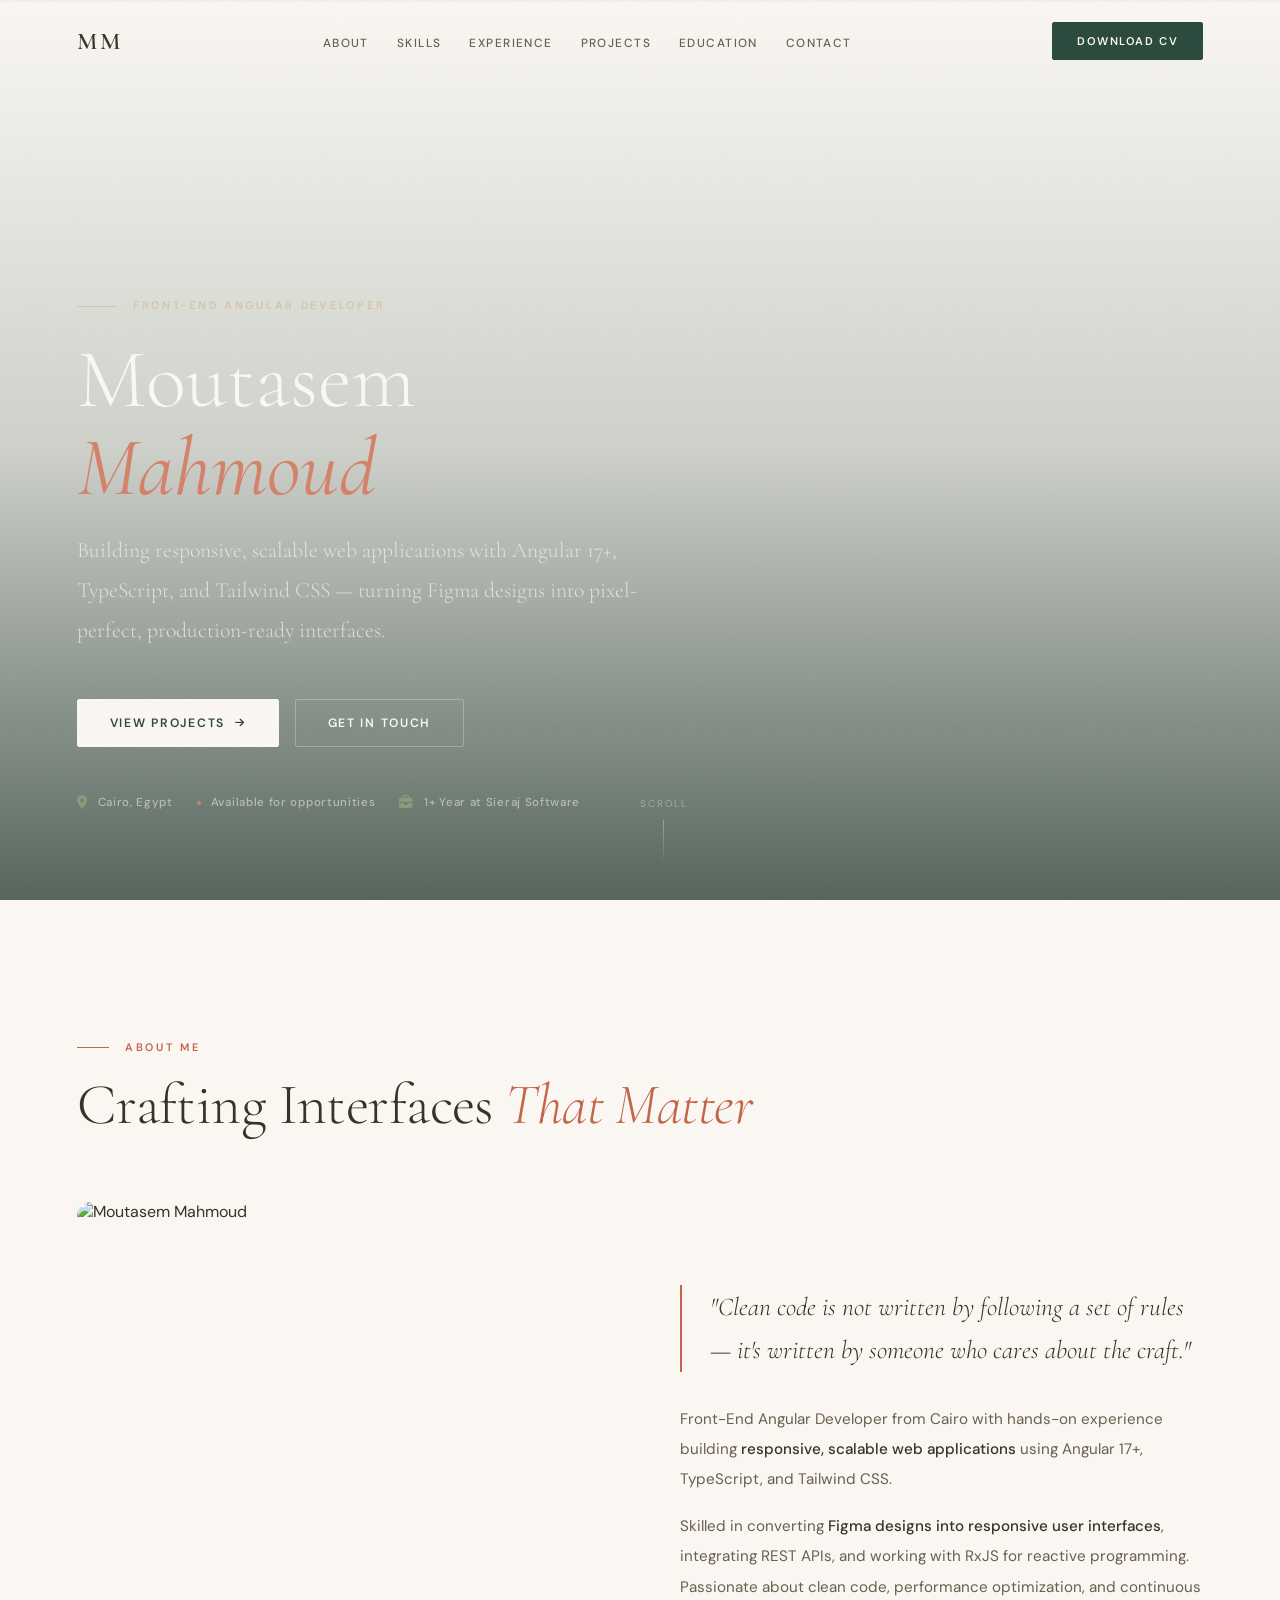
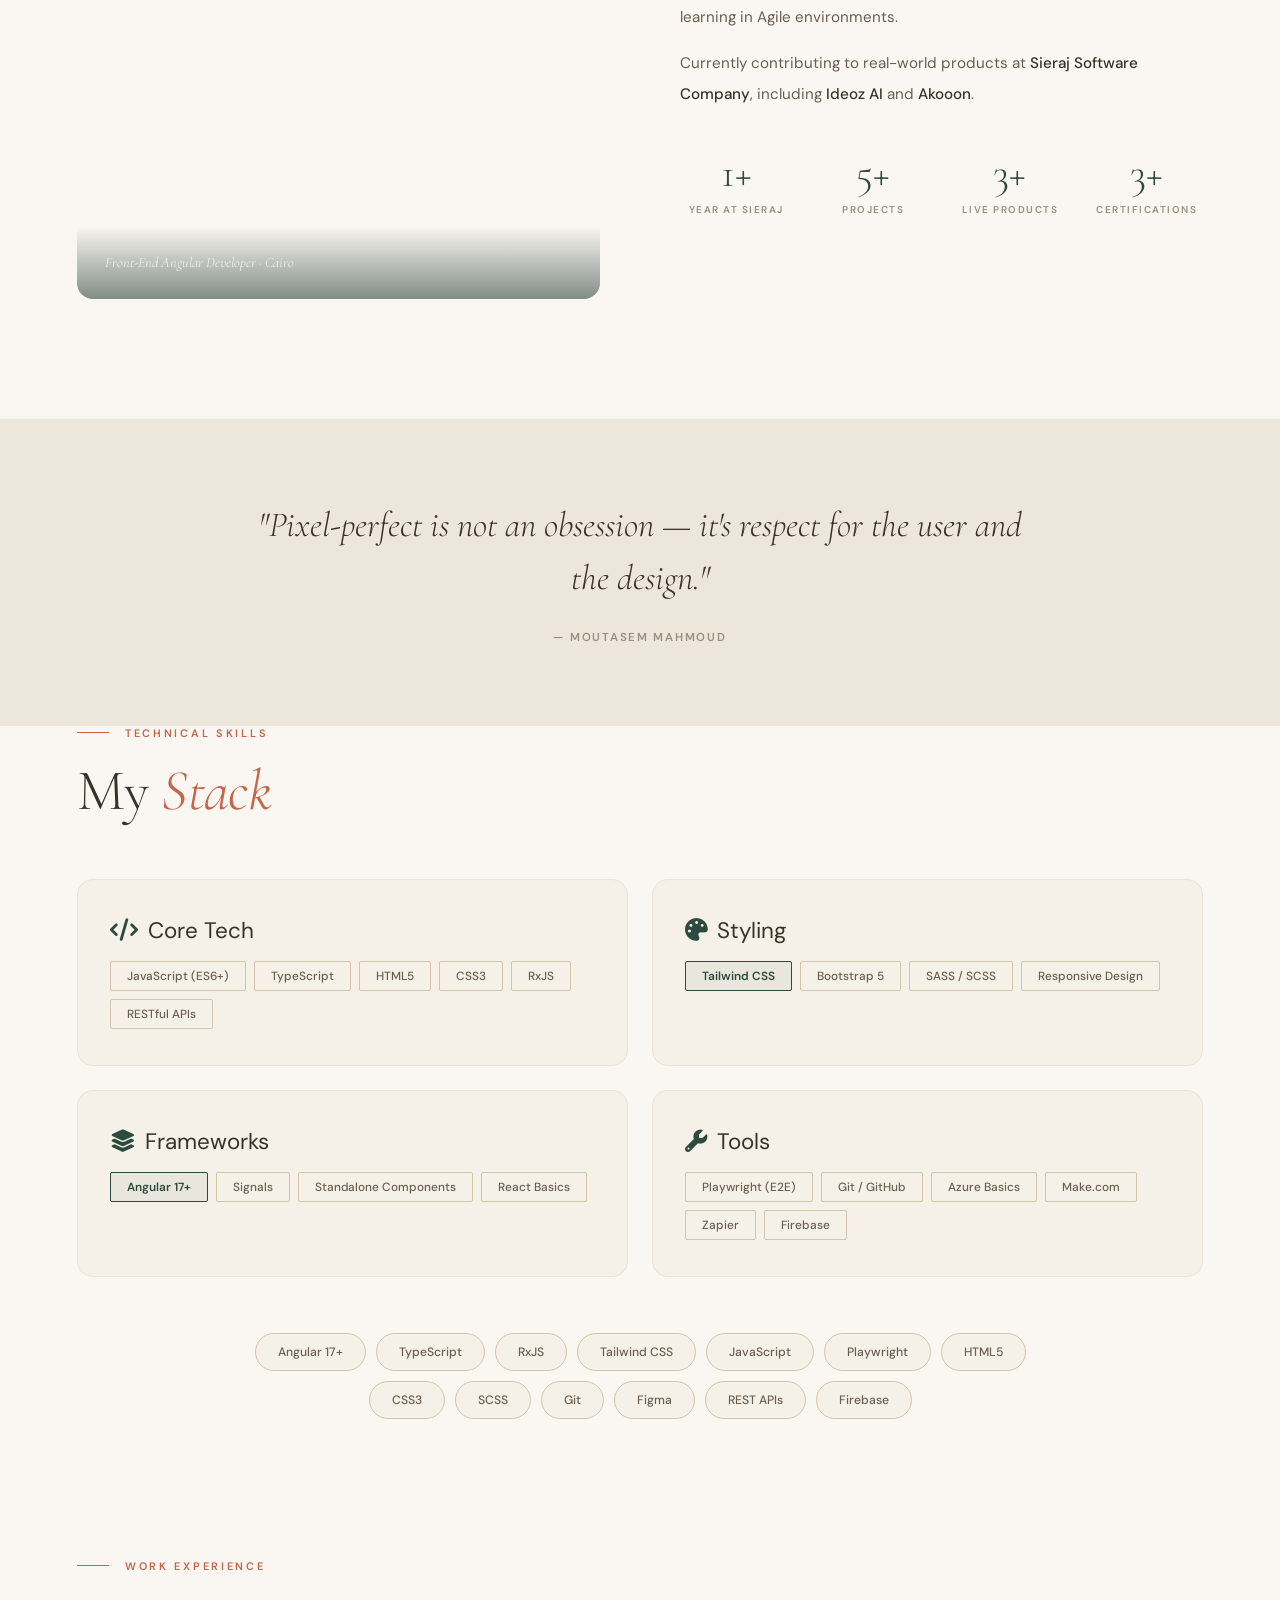
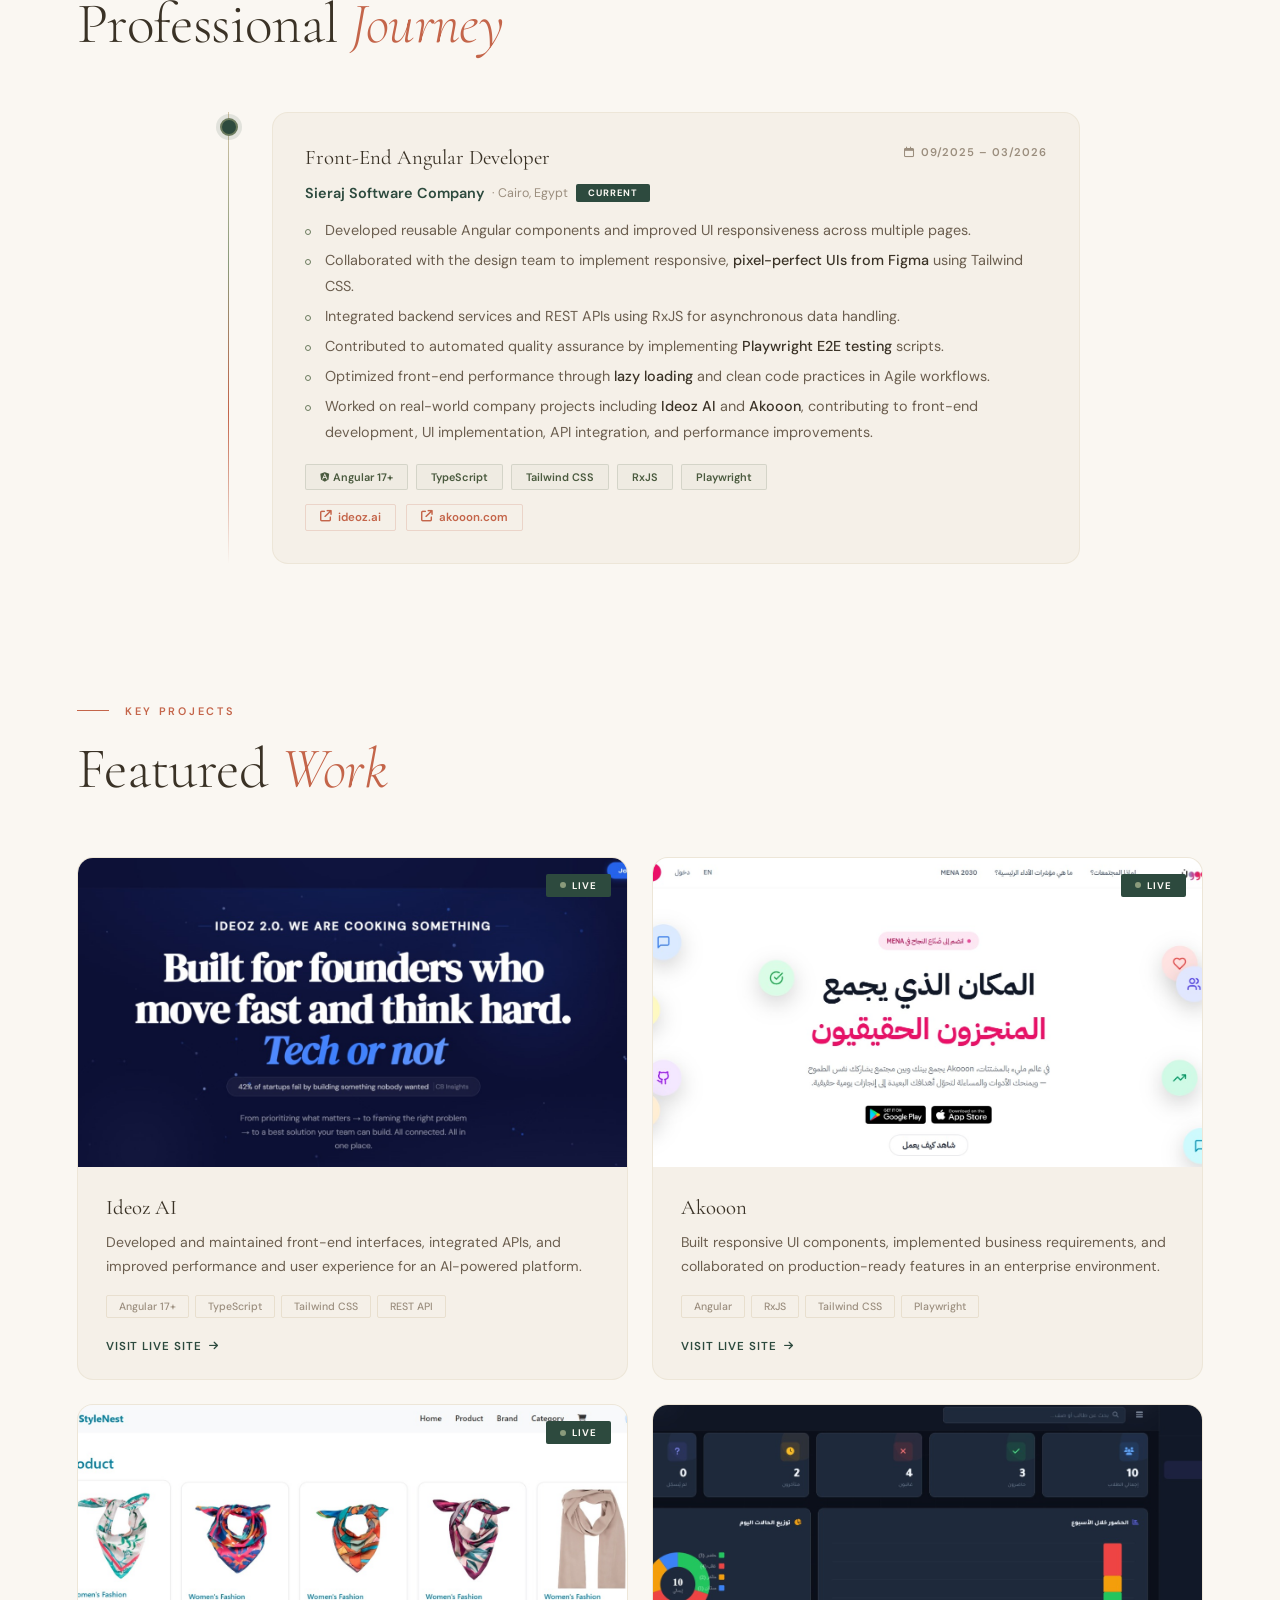
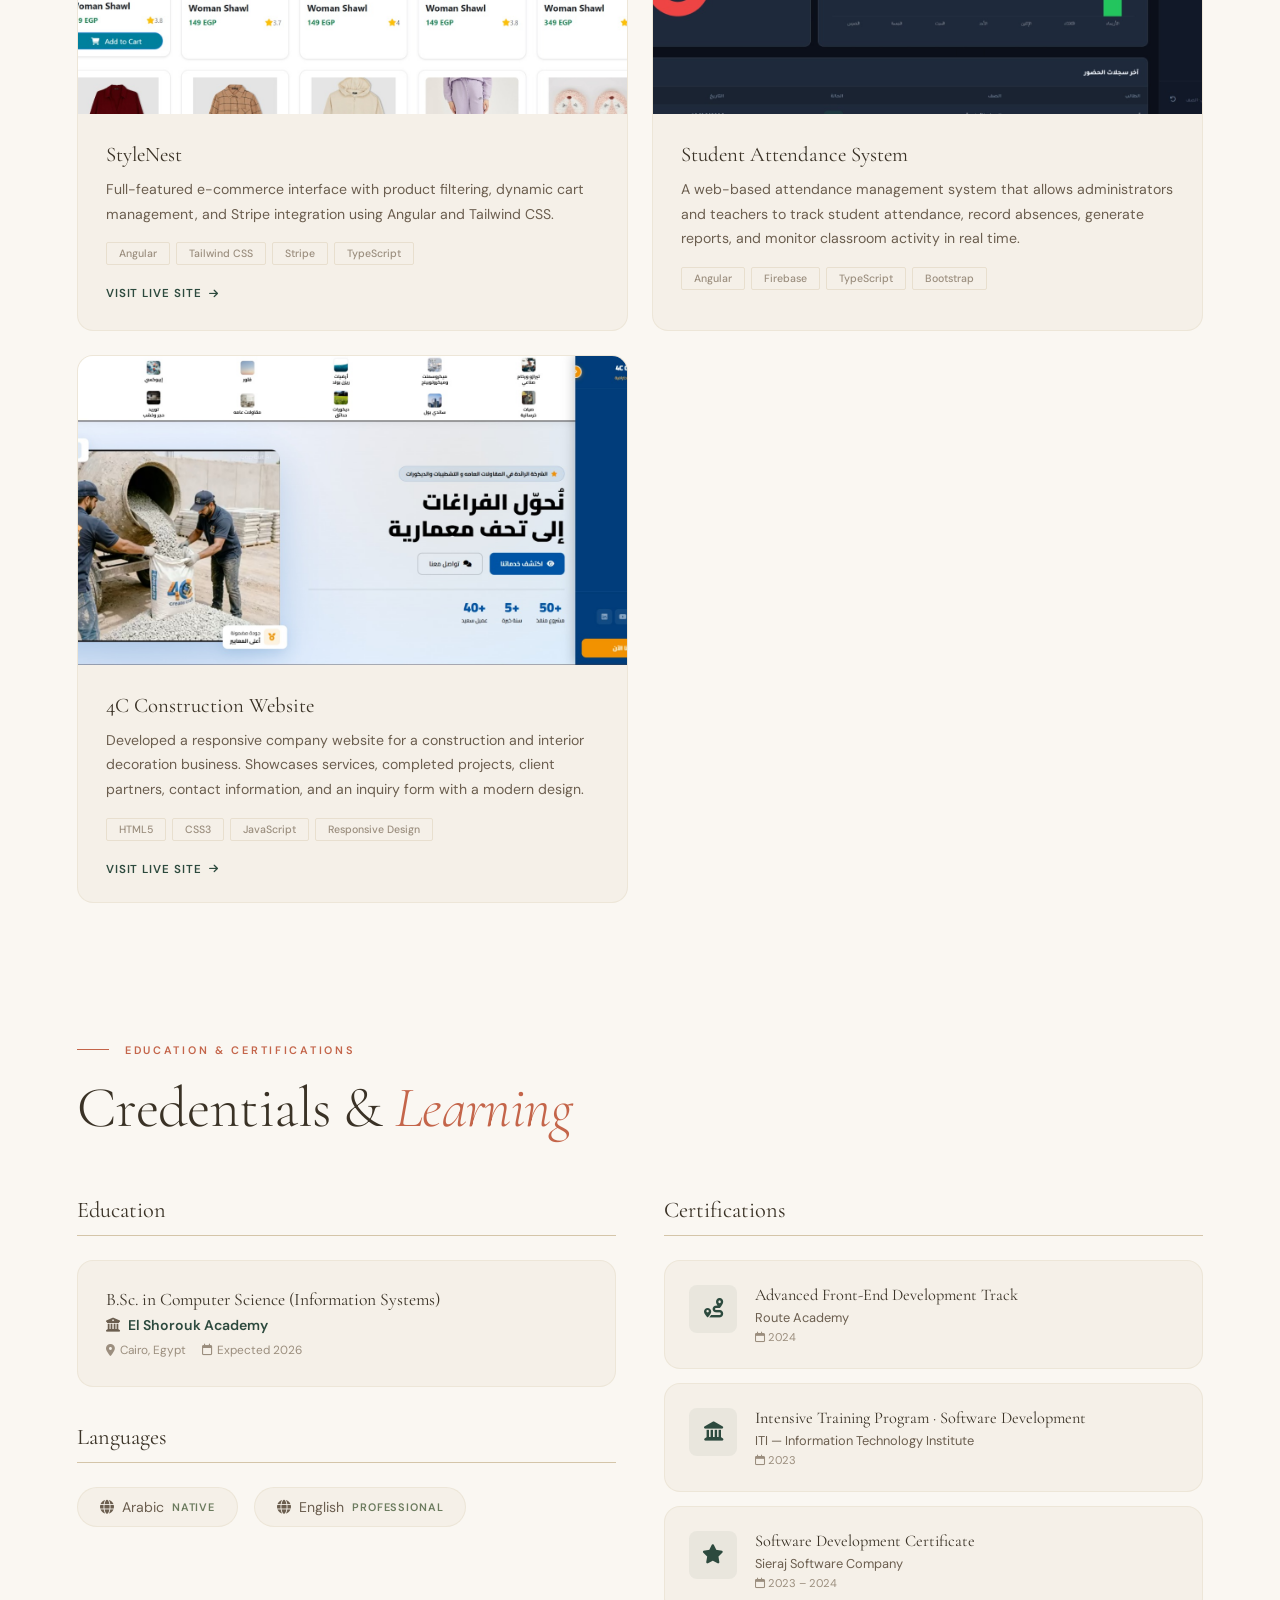
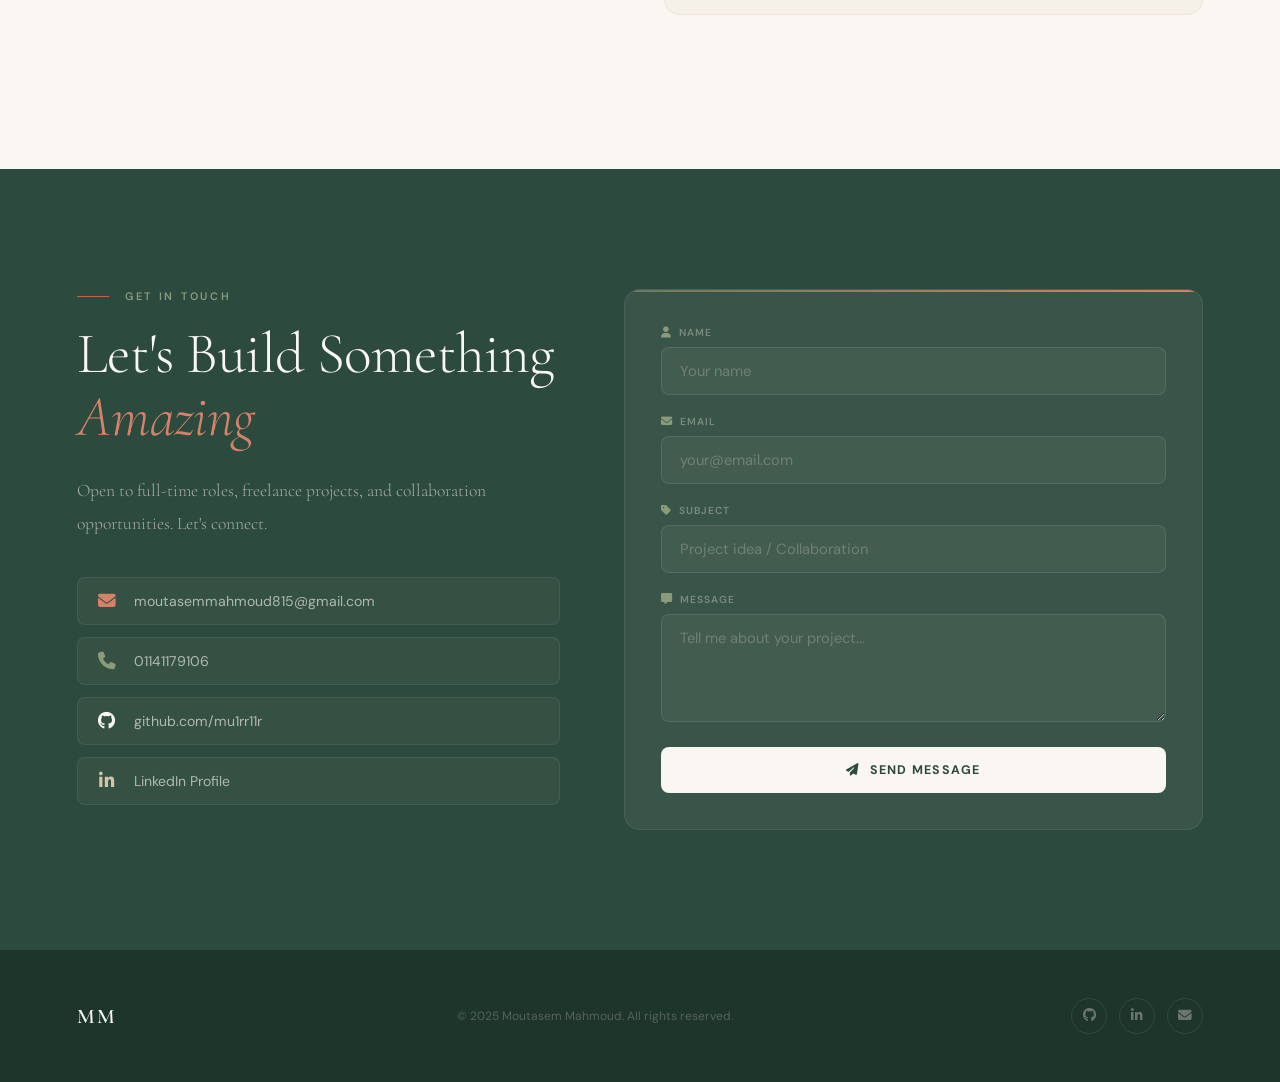
==== commit c9225099: "projects" ====
--- a/index.html
+++ b/index.html
@@ -7,7 +7,7 @@
 <link rel="preconnect" href="https://fonts.googleapis.com">
 <link href="https://fonts.googleapis.com/css2?family=Cormorant+Garamond:ital,wght@0,300;0,400;0,500;0,600;0,700;1,300;1,400;1,500&family=DM+Sans:ital,wght@0,300;0,400;0,500;0,600;0,700;1,300;1,400&display=swap" rel="stylesheet">
 <link rel="stylesheet" href="https://cdnjs.cloudflare.com/ajax/libs/font-awesome/6.5.2/css/all.min.css"/>
- <link rel="stylesheet" href="./style.css"/>
+<link rel="stylesheet" href="./style.css"/>
 </head>
 <body>
 
@@ -26,7 +26,7 @@
       <li><a href="#education">Education</a></li>
       <li><a href="#contact">Contact</a></li>
     </ul>
-    <a href="https://drive.google.com/file/d/1p3kQVruUOuOxvxuMTEiYn0j4dsA1RdSe/view?usp=drive_link" target="_blank" class="nav-cta">Download CV</a>
+    <a href="./MOUTASEM_MAHMOUD_FlowCV_Resume_2026-06-02 (1) (1).pdf" target="_blank" class="nav-cta">Download CV</a>
     <button class="hamburger" id="hamburger" aria-label="Toggle menu"><span></span><span></span><span></span></button>
   </div>
 </nav>
@@ -89,11 +89,11 @@
             <div class="about-val-label">Year at Sieraj</div>
           </div>
           <div class="about-val rv">
-            <div class="about-val-num" data-target="4">0</div>
+            <div class="about-val-num" data-target="5">0</div>
             <div class="about-val-label">Projects</div>
           </div>
           <div class="about-val rv">
-            <div class="about-val-num" data-target="2">0</div>
+            <div class="about-val-num" data-target="3">0</div>
             <div class="about-val-label">Live Products</div>
           </div>
           <div class="about-val rv">
@@ -107,7 +107,7 @@
 </section>
 
 <!-- ═══════════════ EDITORIAL BAND ═══════════════ -->
-<div class="editororial-band editorial-band rv">
+<div class="editorial-band rv">
   <blockquote>"Pixel-perfect is not an obsession — it's respect for the user and the design."</blockquote>
   <cite>— Moutasem Mahmoud</cite>
 </div>
@@ -155,6 +155,7 @@
         <span class="skill-tag">Azure Basics</span>
         <span class="skill-tag">Make.com</span>
         <span class="skill-tag">Zapier</span>
+        <span class="skill-tag">Firebase</span>
       </div>
     </div>
   </div>
@@ -172,6 +173,7 @@
     <span class="orb-chip" style="--i:9">Git</span>
     <span class="orb-chip" style="--i:10">Figma</span>
     <span class="orb-chip" style="--i:11">REST APIs</span>
+    <span class="orb-chip" style="--i:12">Firebase</span>
   </div>
 </section>
 
@@ -223,9 +225,10 @@
   <h2 class="sec-heading rv">Featured <em>Work</em></h2>
 
   <div class="projects-grid">
+
     <div class="proj-card rv">
       <div class="proj-img-wrap">
-        <img src="https://picsum.photos/seed/proj-ideoz-ai/900/500.jpg" alt="Ideoz AI"/>
+        <img src="./image/ideoz.jpeg" alt="Ideoz AI"/>
         <span class="proj-live-badge"><span class="live-dot"></span> Live</span>
       </div>
       <div class="proj-content">
@@ -238,7 +241,7 @@
 
     <div class="proj-card rv">
       <div class="proj-img-wrap">
-        <img src="https://picsum.photos/seed/proj-akooon/900/500.jpg" alt="Akooon"/>
+        <img src="./image/Accon.jpeg" alt="Akooon"/>
         <span class="proj-live-badge"><span class="live-dot"></span> Live</span>
       </div>
       <div class="proj-content">
@@ -251,26 +254,41 @@
 
     <div class="proj-card rv">
       <div class="proj-img-wrap">
-        <img src="https://picsum.photos/seed/proj-stylenest/900/500.jpg" alt="StyleNest"/>
+        <img src="./image/STYLE.jpeg" alt="StyleNest"/>
+        <span class="proj-live-badge"><span class="live-dot"></span> Live</span>
       </div>
       <div class="proj-content">
         <h3 class="proj-name">StyleNest</h3>
         <p class="proj-desc">Full-featured e-commerce interface with product filtering, dynamic cart management, and Stripe integration using Angular and Tailwind CSS.</p>
         <div class="proj-stack"><span>Angular</span><span>Tailwind CSS</span><span>Stripe</span><span>TypeScript</span></div>
-        <a href="https://github.com/mu1rr11r" target="_blank" class="proj-link"><i class="fa-brands fa-github"></i> Source Code <i class="fa-solid fa-arrow-right"></i></a>
+        <a href="https://style-nest1-i6xg.vercel.app/login" target="_blank" class="proj-link">Visit Live Site <i class="fa-solid fa-arrow-right"></i></a>
       </div>
     </div>
 
     <div class="proj-card rv">
       <div class="proj-img-wrap">
-        <img src="https://picsum.photos/seed/proj-hr-auto/900/500.jpg" alt="Automated HR Reporting"/>
+        <img src="./image/SYSTEM.jpeg" alt="Student Attendance Management System"/>
       </div>
       <div class="proj-content">
-        <h3 class="proj-name">Automated HR Reporting System</h3>
-        <p class="proj-desc">Automation tool using Make.com to sync Clockify data with Google Sheets and automate daily report delivery via email.</p>
-        <div class="proj-stack"><span>Make.com</span><span>Clockify</span><span>Google Sheets</span><span>Zapier</span></div>
-      </div>
-    </div>
+        <h3 class="proj-name">Student Attendance System</h3>
+        <p class="proj-desc">A web-based attendance management system that allows administrators and teachers to track student attendance, record absences, generate reports, and monitor classroom activity in real time.</p>
+        <div class="proj-stack"><span>Angular</span><span>Firebase</span><span>TypeScript</span><span>Bootstrap</span></div>
+      </div>
+    </div>
+
+    <div class="proj-card rv">
+      <div class="proj-img-wrap">
+        <img src="./image/4C-ASSD.jpeg" alt="4C Construction Website"/>
+      </div>
+      <div class="proj-content">
+        <h3 class="proj-name">4C Construction Website</h3>
+        <p class="proj-desc">Developed a responsive company website for a construction and interior decoration business. Showcases services, completed projects, client partners, contact information, and an inquiry form with a modern design.</p>
+        <div class="proj-stack"><span>HTML5</span><span>CSS3</span><span>JavaScript</span><span>Responsive Design</span></div>
+              <a href="https://www.4cdecoration.com/" target="_blank" class="proj-link">Visit Live Site <i class="fa-solid fa-arrow-right"></i></a>
+
+      </div>
+    </div>
+
   </div>
 </section>
 
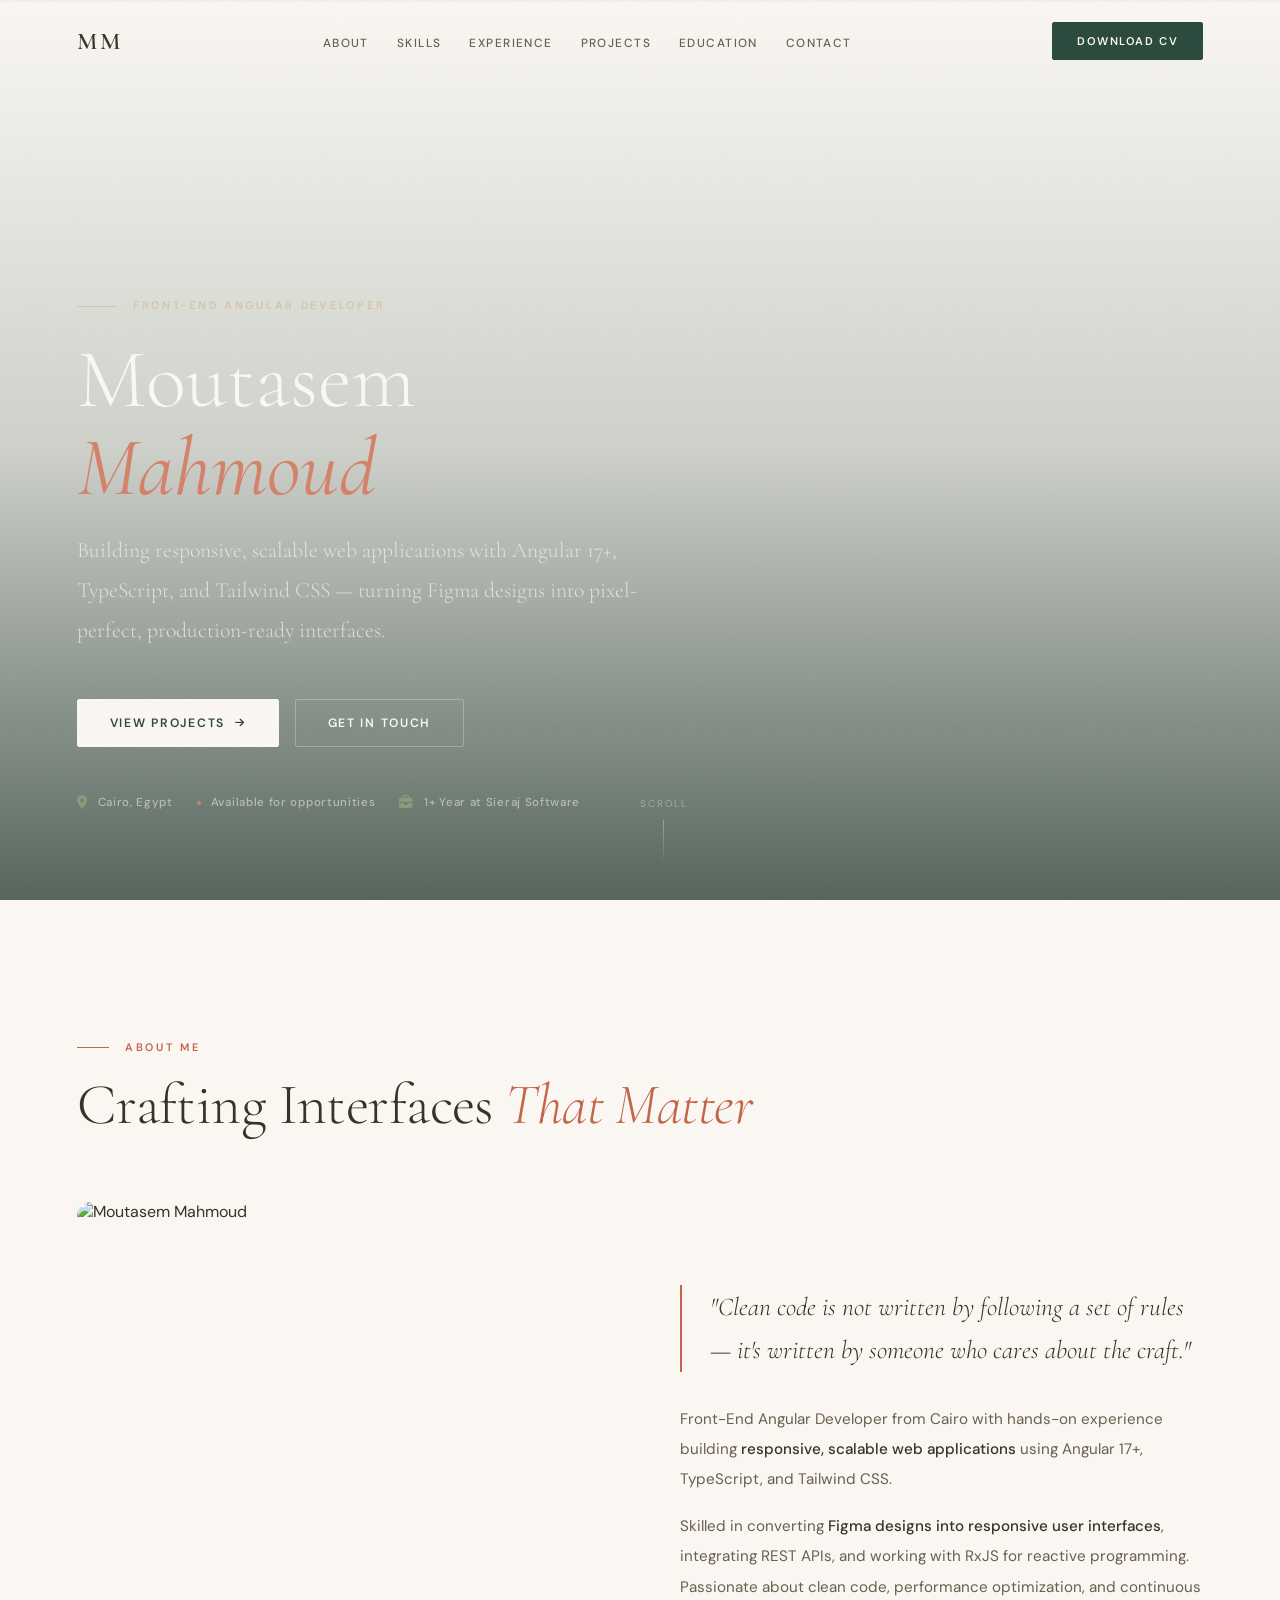
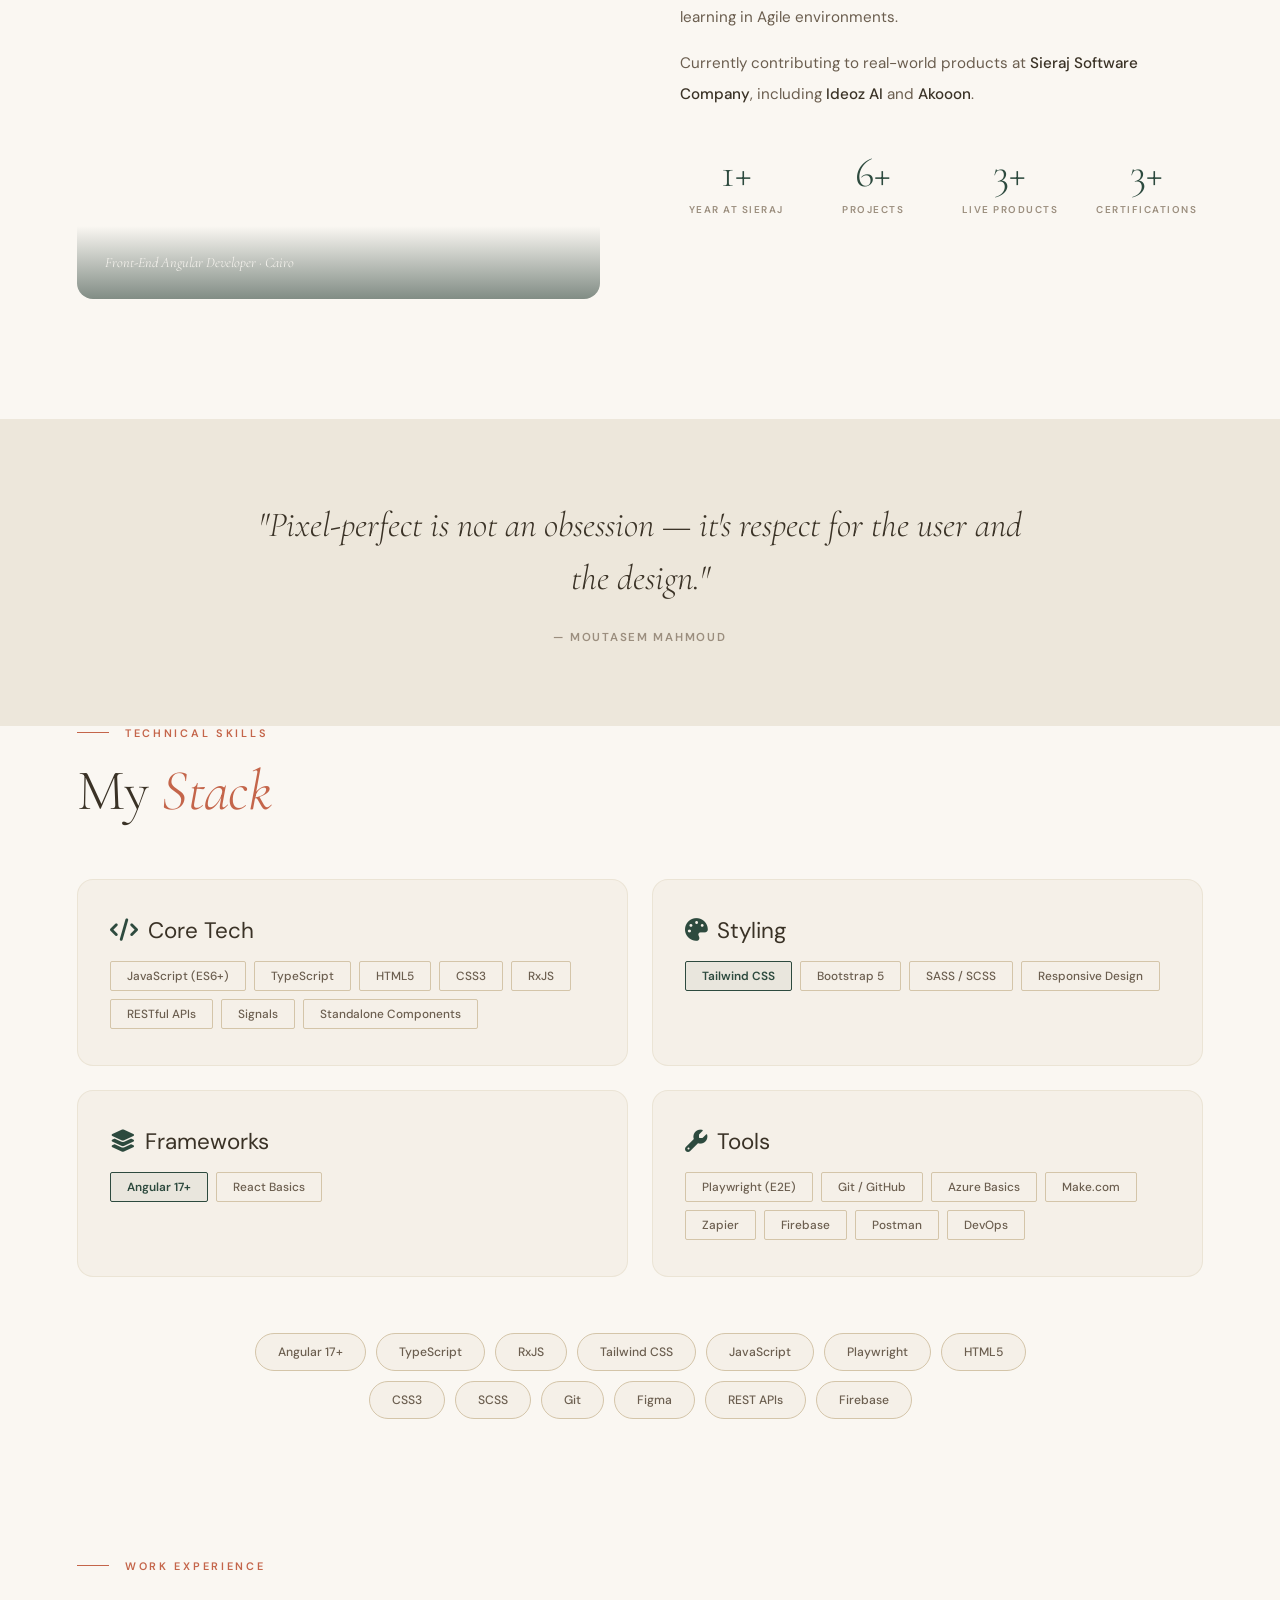
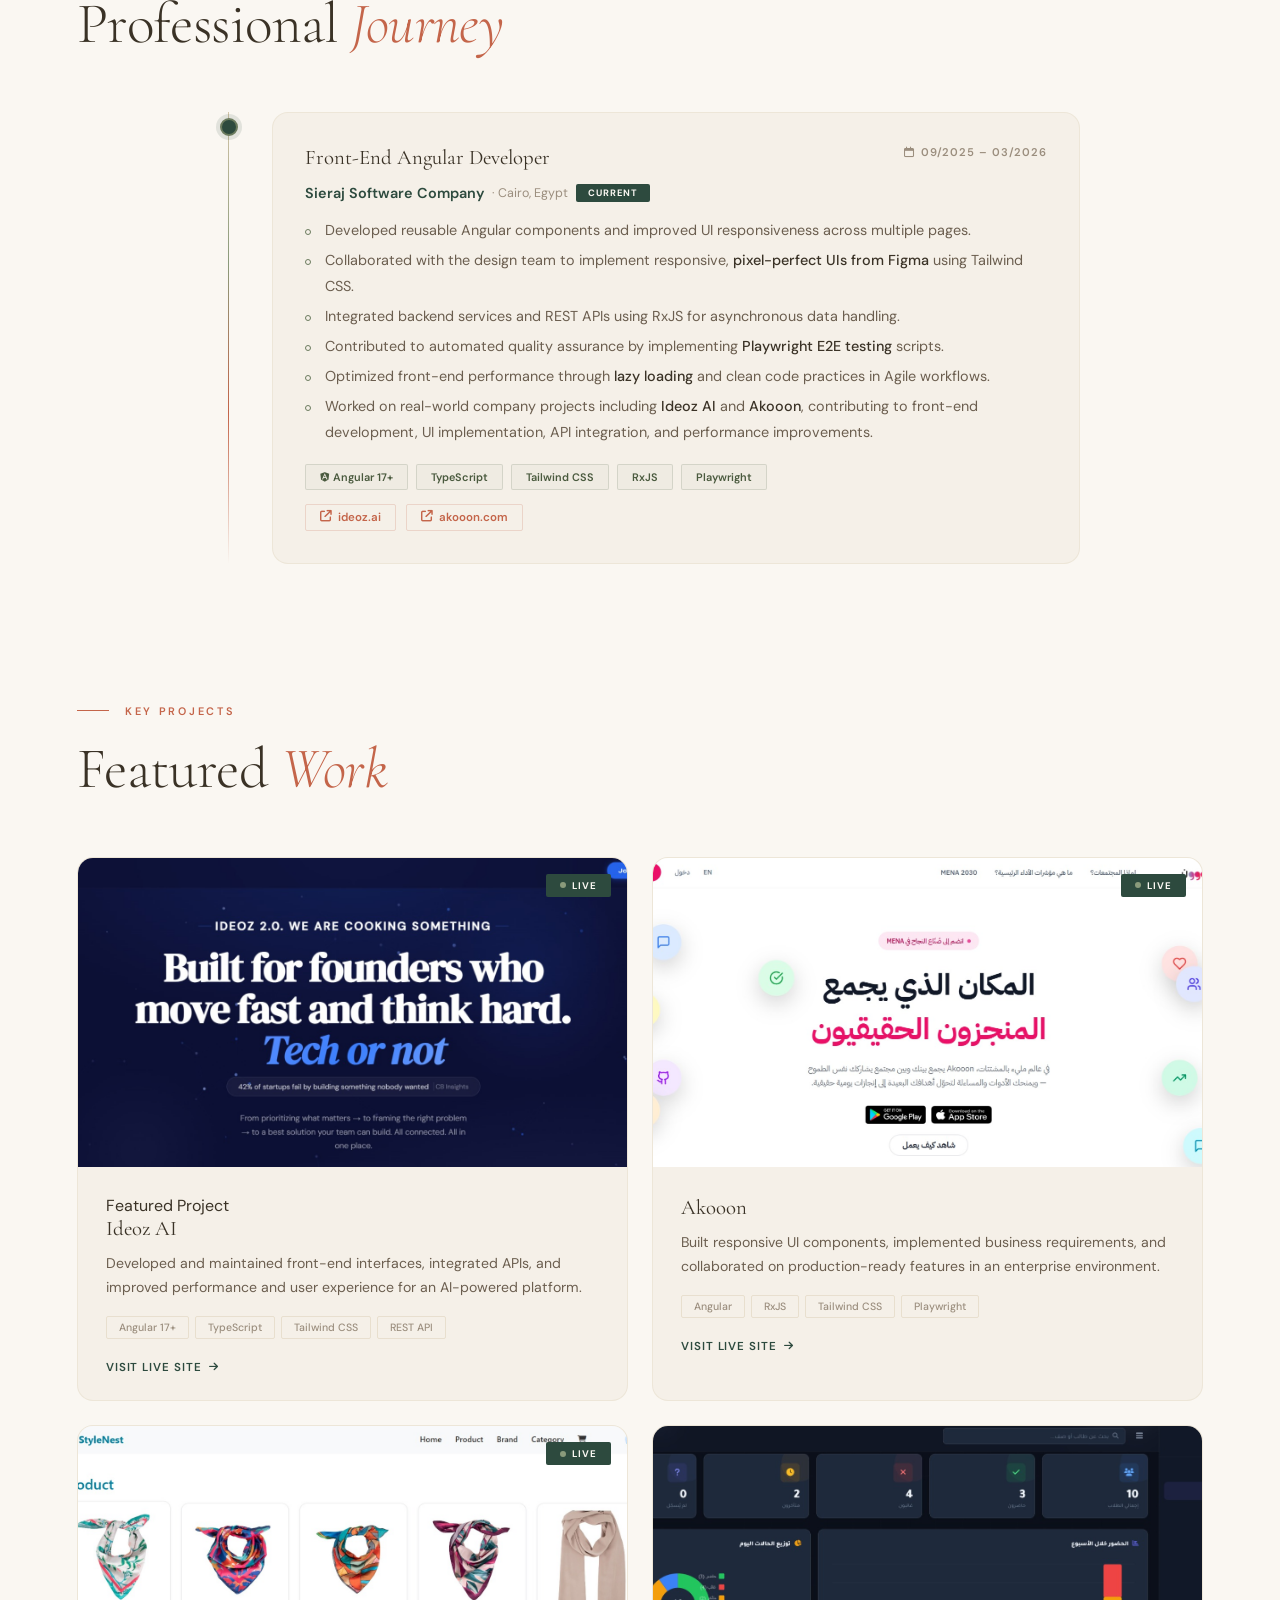
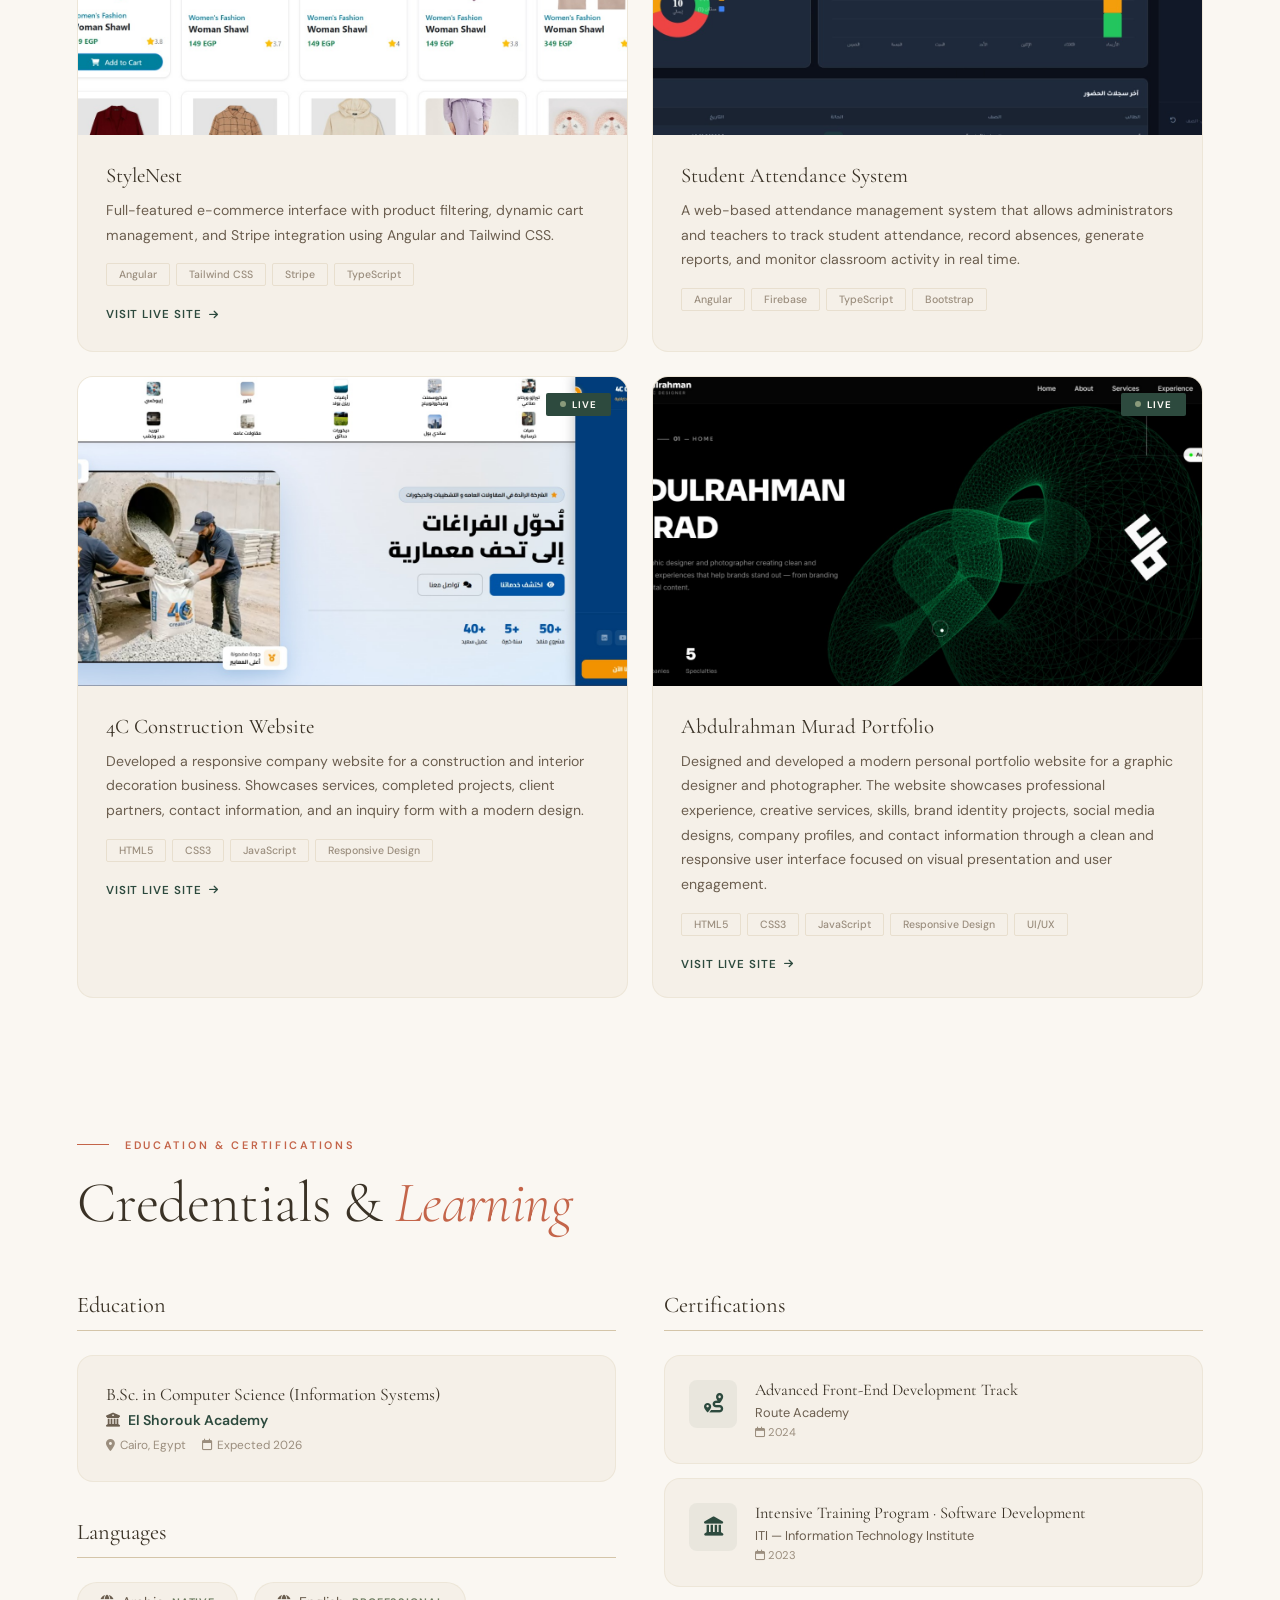
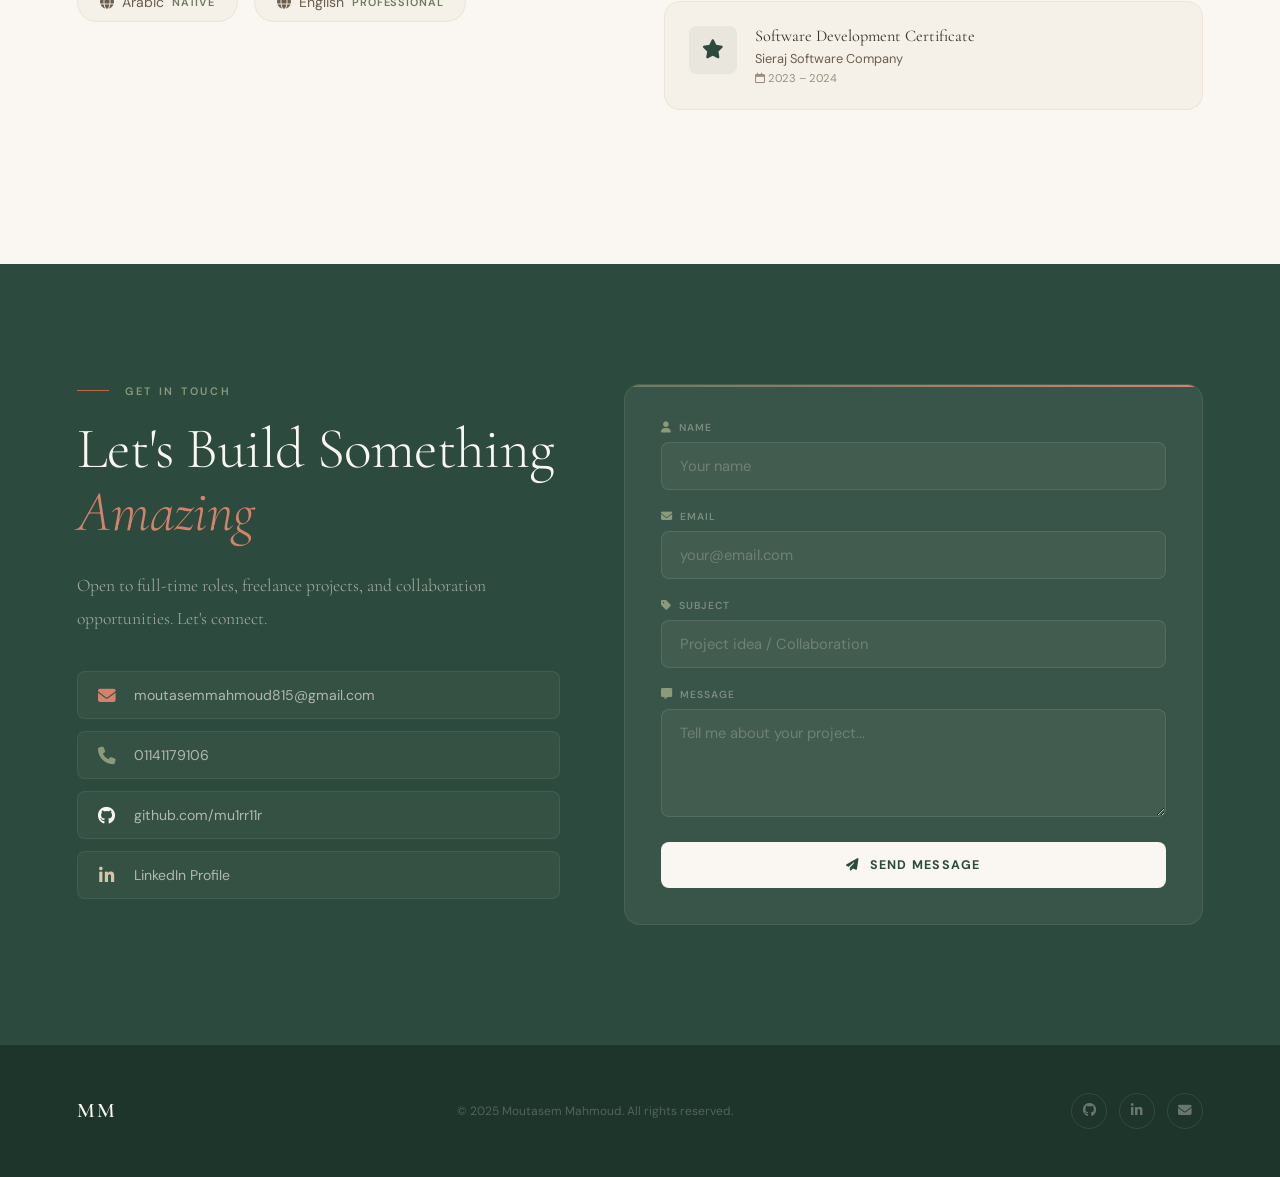
==== commit 6354d1da: "Currently" ====
--- a/index.html
+++ b/index.html
@@ -48,6 +48,7 @@
     <img src="https://picsum.photos/seed/moutasem-code-desk/1920/1080.jpg" alt="Developer workspace"/>
   </div>
   <div class="hero-overlay"></div>
+  <div class="hero-grain"></div>
   <div class="hero-content">
     <div class="hero-eyebrow"><span></span>Front-End Angular Developer</div>
     <h1 class="hero-title">Moutasem<br><em>Mahmoud</em></h1>
@@ -75,7 +76,9 @@
     <h2 class="sec-heading rv">Crafting Interfaces <em>That Matter</em></h2>
     <div class="about-grid">
       <div class="about-image rv-l">
-        <img src="https://picsum.photos/seed/moutasem-portrait-dev/800/1100.jpg" alt="Moutasem Mahmoud"/>
+        <div class="about-image-frame">
+          <img src="https://picsum.photos/seed/moutasem-portrait-dev/800/1100.jpg" alt="Moutasem Mahmoud"/>
+        </div>
         <div class="about-image-caption">Front-End Angular Developer · Cairo</div>
       </div>
       <div class="about-text rv-r">
@@ -89,7 +92,7 @@
             <div class="about-val-label">Year at Sieraj</div>
           </div>
           <div class="about-val rv">
-            <div class="about-val-num" data-target="5">0</div>
+            <div class="about-val-num" data-target="6">0</div>
             <div class="about-val-label">Projects</div>
           </div>
           <div class="about-val rv">
@@ -127,6 +130,8 @@
         <span class="skill-tag">CSS3</span>
         <span class="skill-tag">RxJS</span>
         <span class="skill-tag">RESTful APIs</span>
+        <span class="skill-tag">Signals</span>
+        <span class="skill-tag">Standalone Components</span>
       </div>
     </div>
     <div class="skill-card rv">
@@ -142,8 +147,6 @@
       <div class="skill-card-icon"><i class="fa-solid fa-layer-group"></i> Frameworks</div>
       <div class="skill-tags">
         <span class="skill-tag highlight">Angular 17+</span>
-        <span class="skill-tag">Signals</span>
-        <span class="skill-tag">Standalone Components</span>
         <span class="skill-tag">React Basics</span>
       </div>
     </div>
@@ -156,6 +159,8 @@
         <span class="skill-tag">Make.com</span>
         <span class="skill-tag">Zapier</span>
         <span class="skill-tag">Firebase</span>
+        <span class="skill-tag">Postman</span>
+        <span class="skill-tag">DevOps</span>
       </div>
     </div>
   </div>
@@ -226,16 +231,20 @@
 
   <div class="projects-grid">
 
-    <div class="proj-card rv">
-      <div class="proj-img-wrap">
-        <img src="./image/ideoz.jpeg" alt="Ideoz AI"/>
-        <span class="proj-live-badge"><span class="live-dot"></span> Live</span>
-      </div>
-      <div class="proj-content">
-        <h3 class="proj-name">Ideoz AI</h3>
-        <p class="proj-desc">Developed and maintained front-end interfaces, integrated APIs, and improved performance and user experience for an AI-powered platform.</p>
-        <div class="proj-stack"><span>Angular 17+</span><span>TypeScript</span><span>Tailwind CSS</span><span>REST API</span></div>
-        <a href="https://ideoz.ai" target="_blank" class="proj-link">Visit Live Site <i class="fa-solid fa-arrow-right"></i></a>
+    <!-- Featured Project — Full Width -->
+    <div class="proj-card proj-featured rv">
+      <div class="proj-featured-inner">
+        <div class="proj-img-wrap">
+          <img src="./image/ideoz.jpeg" alt="Ideoz AI"/>
+          <span class="proj-live-badge"><span class="live-dot"></span> Live</span>
+        </div>
+        <div class="proj-content">
+          <div class="proj-label">Featured Project</div>
+          <h3 class="proj-name">Ideoz AI</h3>
+          <p class="proj-desc">Developed and maintained front-end interfaces, integrated APIs, and improved performance and user experience for an AI-powered platform.</p>
+          <div class="proj-stack"><span>Angular 17+</span><span>TypeScript</span><span>Tailwind CSS</span><span>REST API</span></div>
+          <a href="https://ideoz.ai" target="_blank" class="proj-link">Visit Live Site <i class="fa-solid fa-arrow-right"></i></a>
+        </div>
       </div>
     </div>
 
@@ -279,16 +288,28 @@
     <div class="proj-card rv">
       <div class="proj-img-wrap">
         <img src="./image/4C-ASSD.jpeg" alt="4C Construction Website"/>
+        <span class="proj-live-badge"><span class="live-dot"></span> Live</span>
       </div>
       <div class="proj-content">
         <h3 class="proj-name">4C Construction Website</h3>
         <p class="proj-desc">Developed a responsive company website for a construction and interior decoration business. Showcases services, completed projects, client partners, contact information, and an inquiry form with a modern design.</p>
         <div class="proj-stack"><span>HTML5</span><span>CSS3</span><span>JavaScript</span><span>Responsive Design</span></div>
-              <a href="https://www.4cdecoration.com/" target="_blank" class="proj-link">Visit Live Site <i class="fa-solid fa-arrow-right"></i></a>
-
-      </div>
-    </div>
-
+        <a href="https://www.4cdecoration.com/" target="_blank" class="proj-link">Visit Live Site <i class="fa-solid fa-arrow-right"></i></a>
+      </div>
+    </div>
+
+    <div class="proj-card rv">
+      <div class="proj-img-wrap">
+        <img src="./image/profile.jpeg" alt="Abdulrahman Murad Portfolio"/>
+        <span class="proj-live-badge"><span class="live-dot"></span> Live</span>
+      </div>
+      <div class="proj-content">
+        <h3 class="proj-name">Abdulrahman Murad Portfolio</h3>
+        <p class="proj-desc">Designed and developed a modern personal portfolio website for a graphic designer and photographer. The website showcases professional experience, creative services, skills, brand identity projects, social media designs, company profiles, and contact information through a clean and responsive user interface focused on visual presentation and user engagement.</p>
+        <div class="proj-stack"><span>HTML5</span><span>CSS3</span><span>JavaScript</span><span>Responsive Design</span><span>UI/UX</span></div>
+        <a href="https://murad-eta.vercel.app/" target="_blank" class="proj-link">Visit Live Site <i class="fa-solid fa-arrow-right"></i></a>
+      </div>
+    </div>
   </div>
 </section>
 
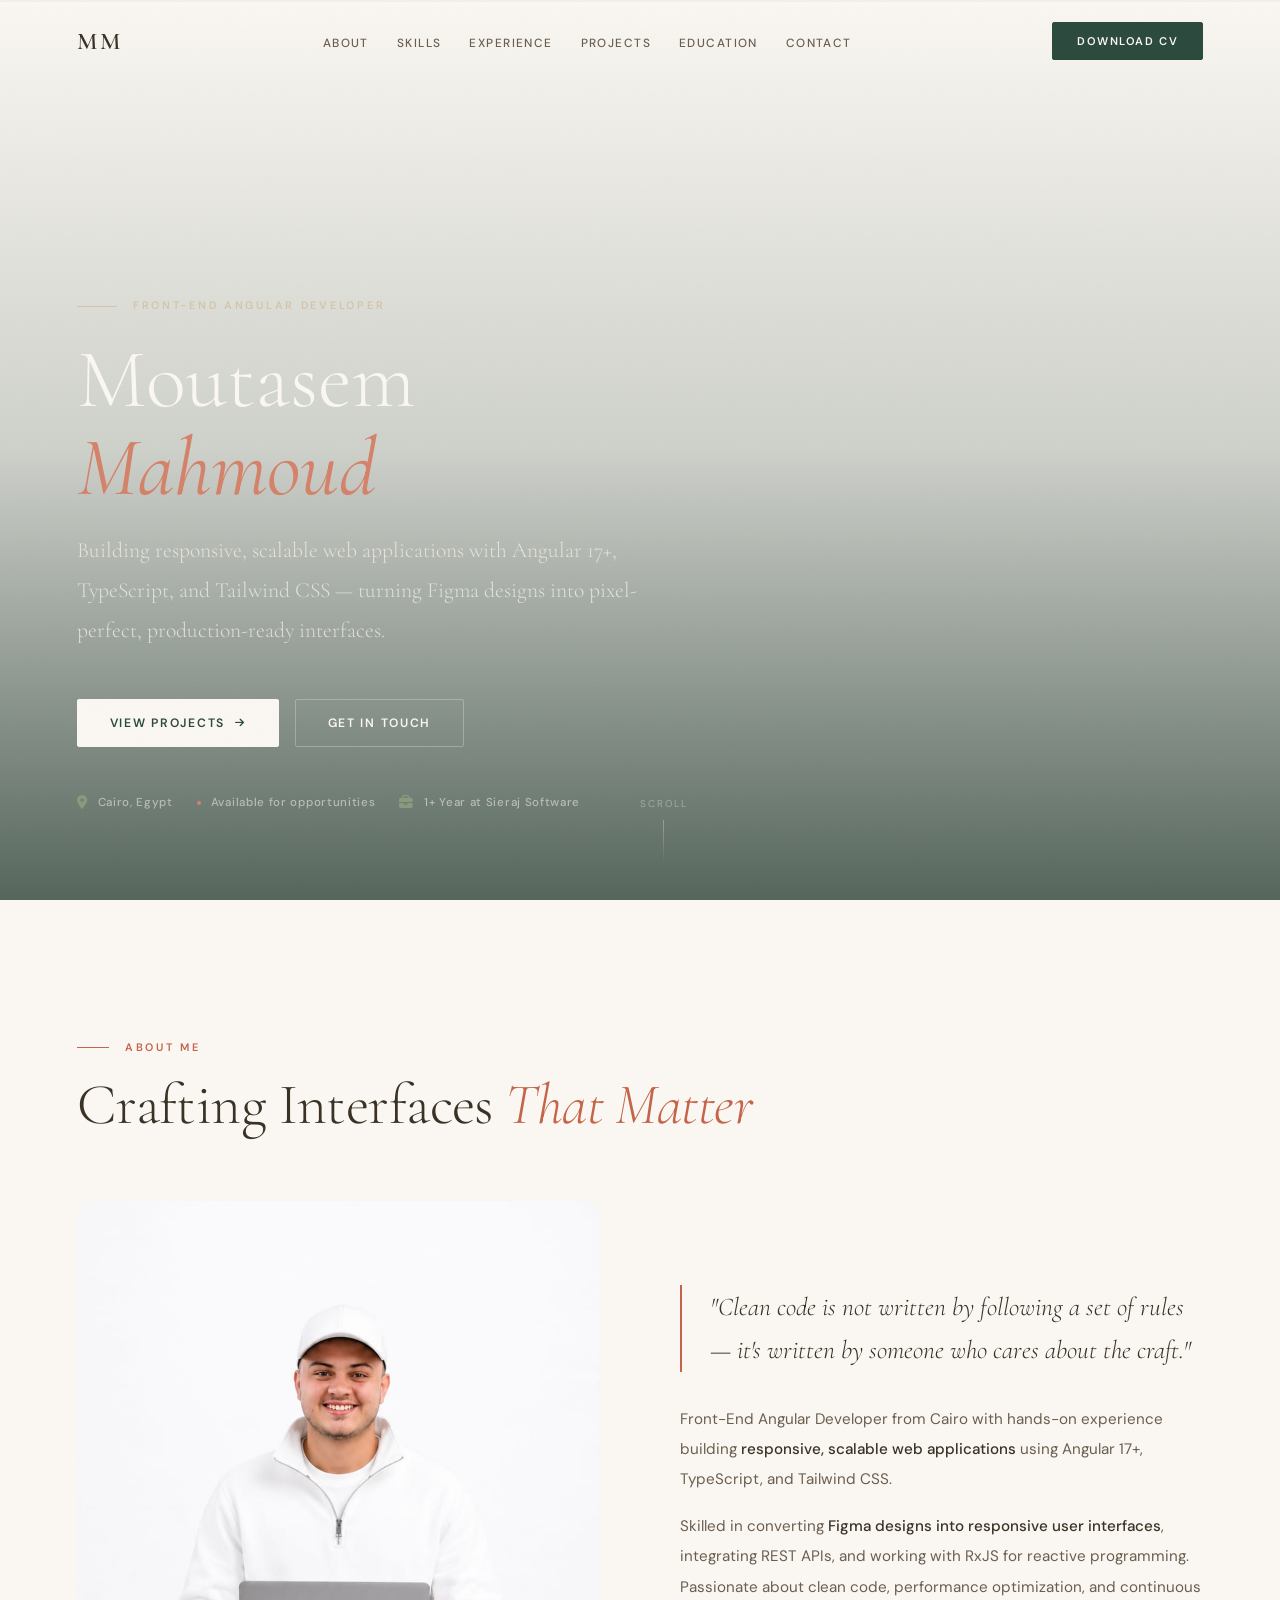
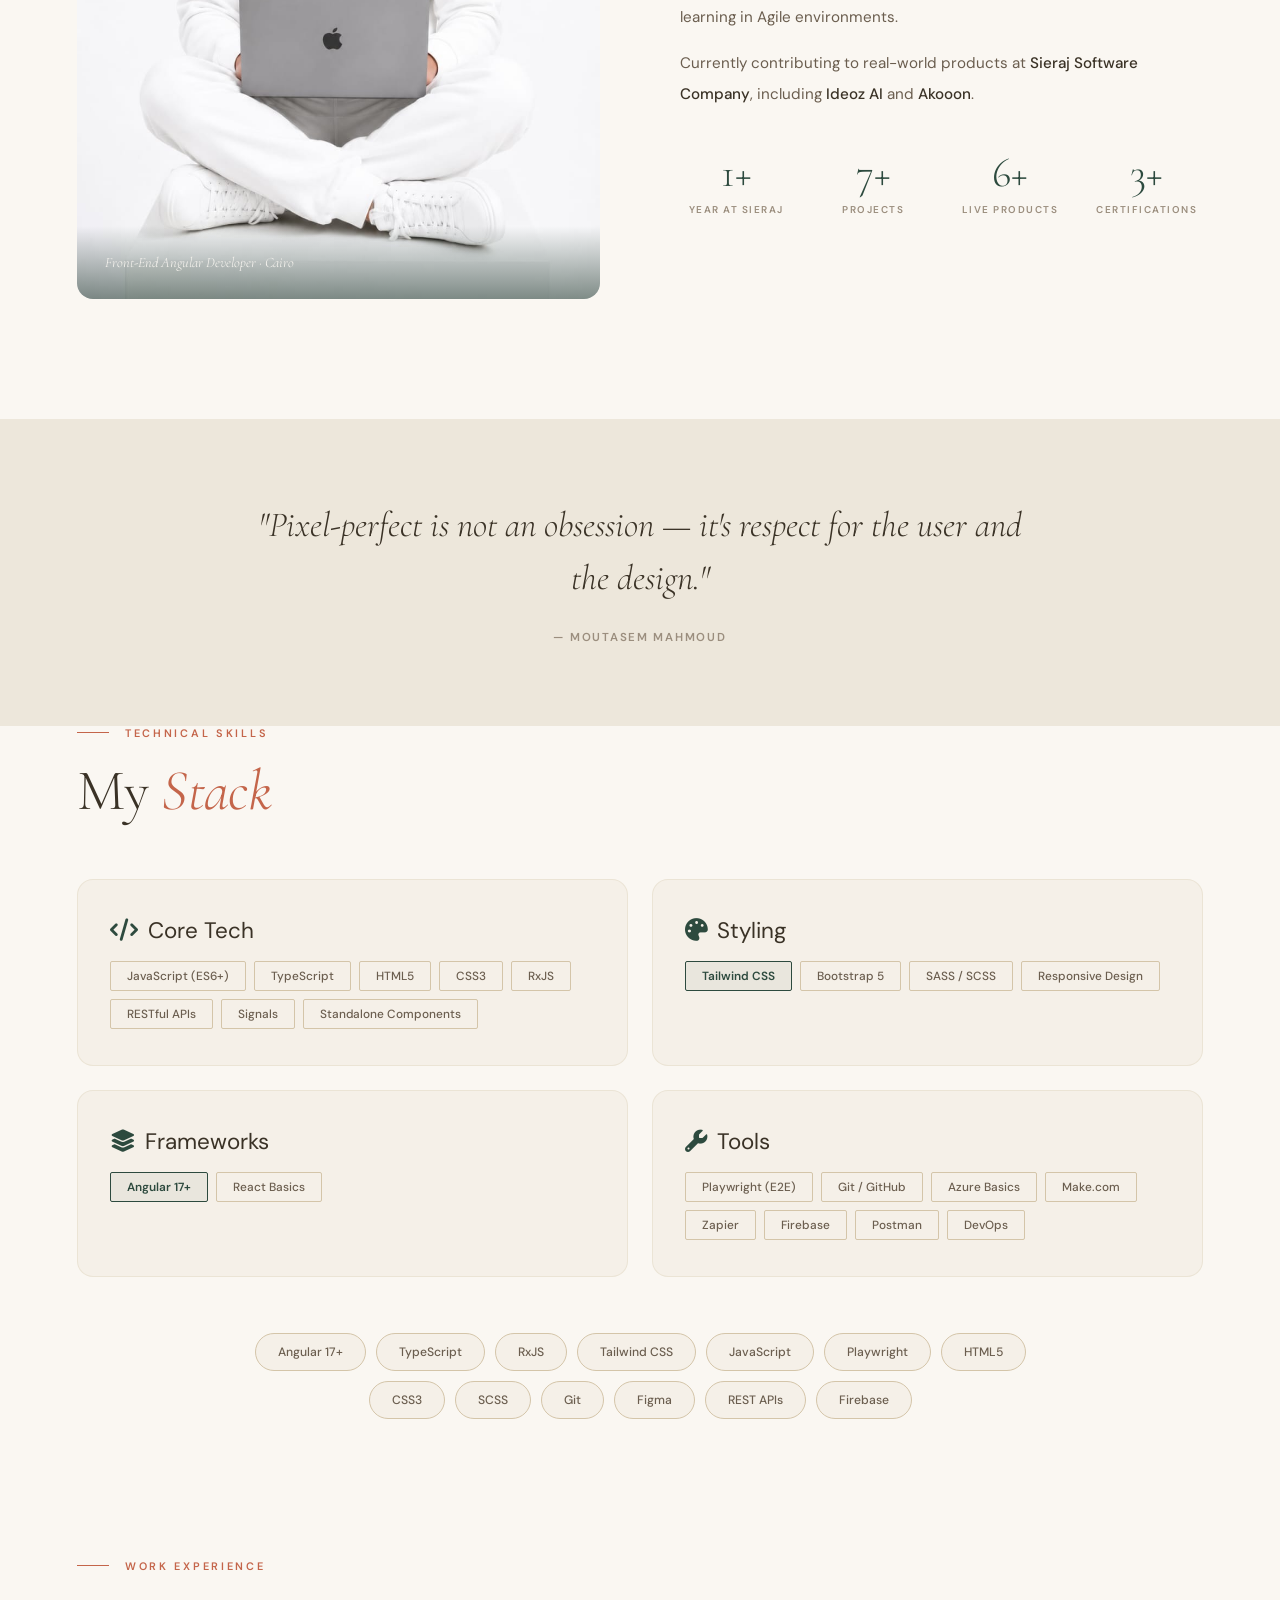
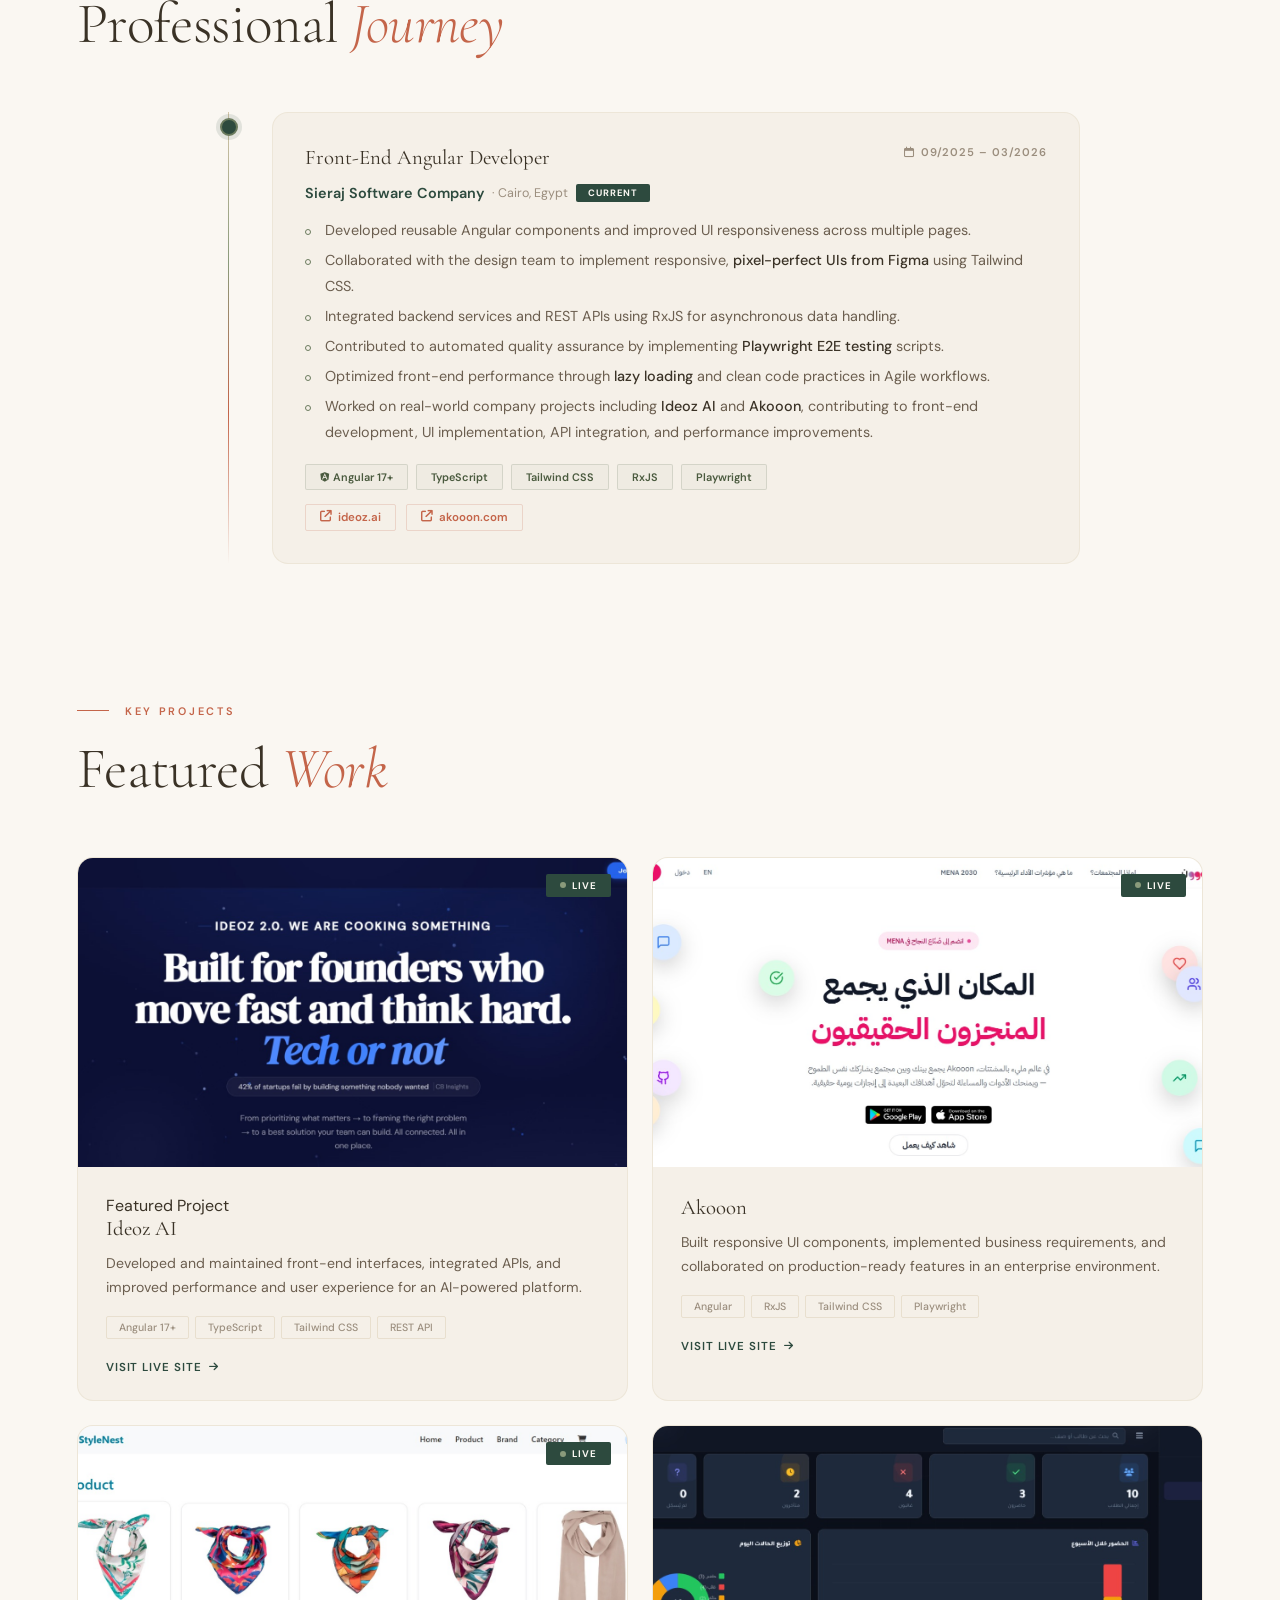
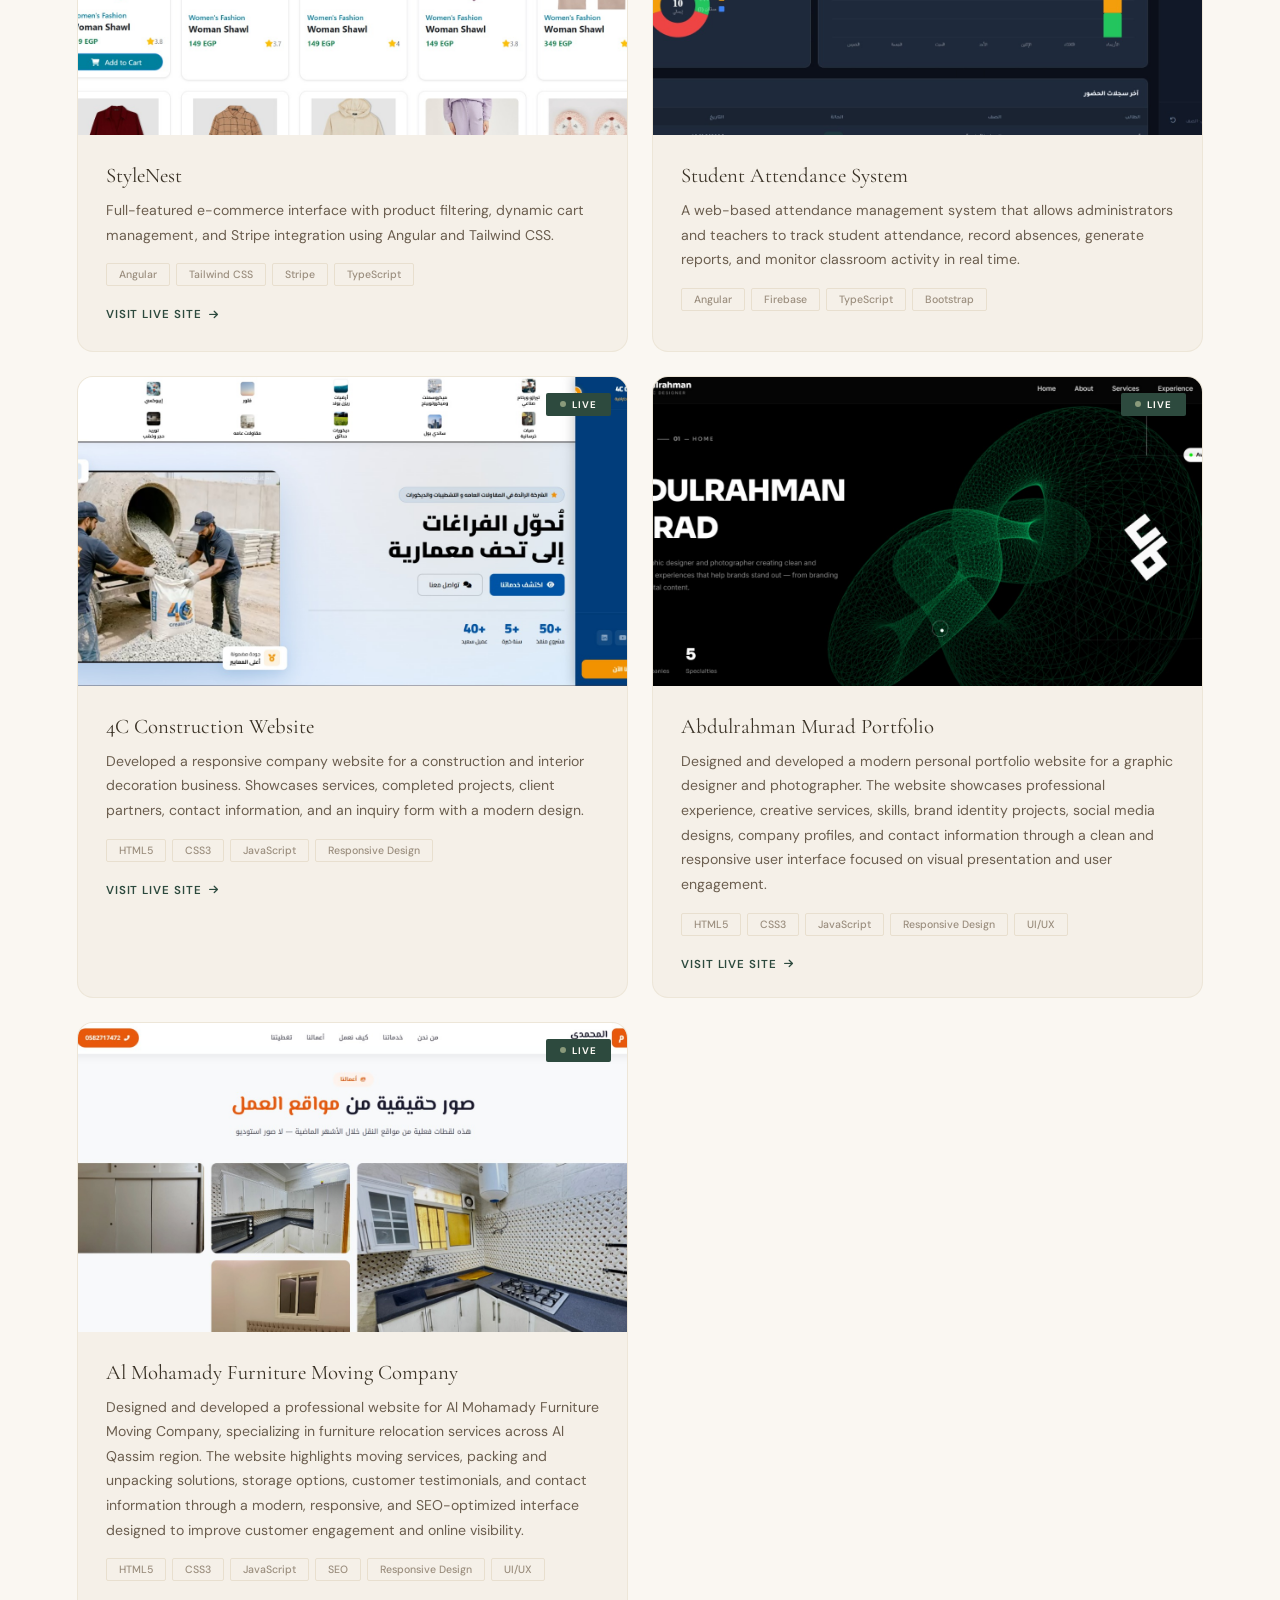
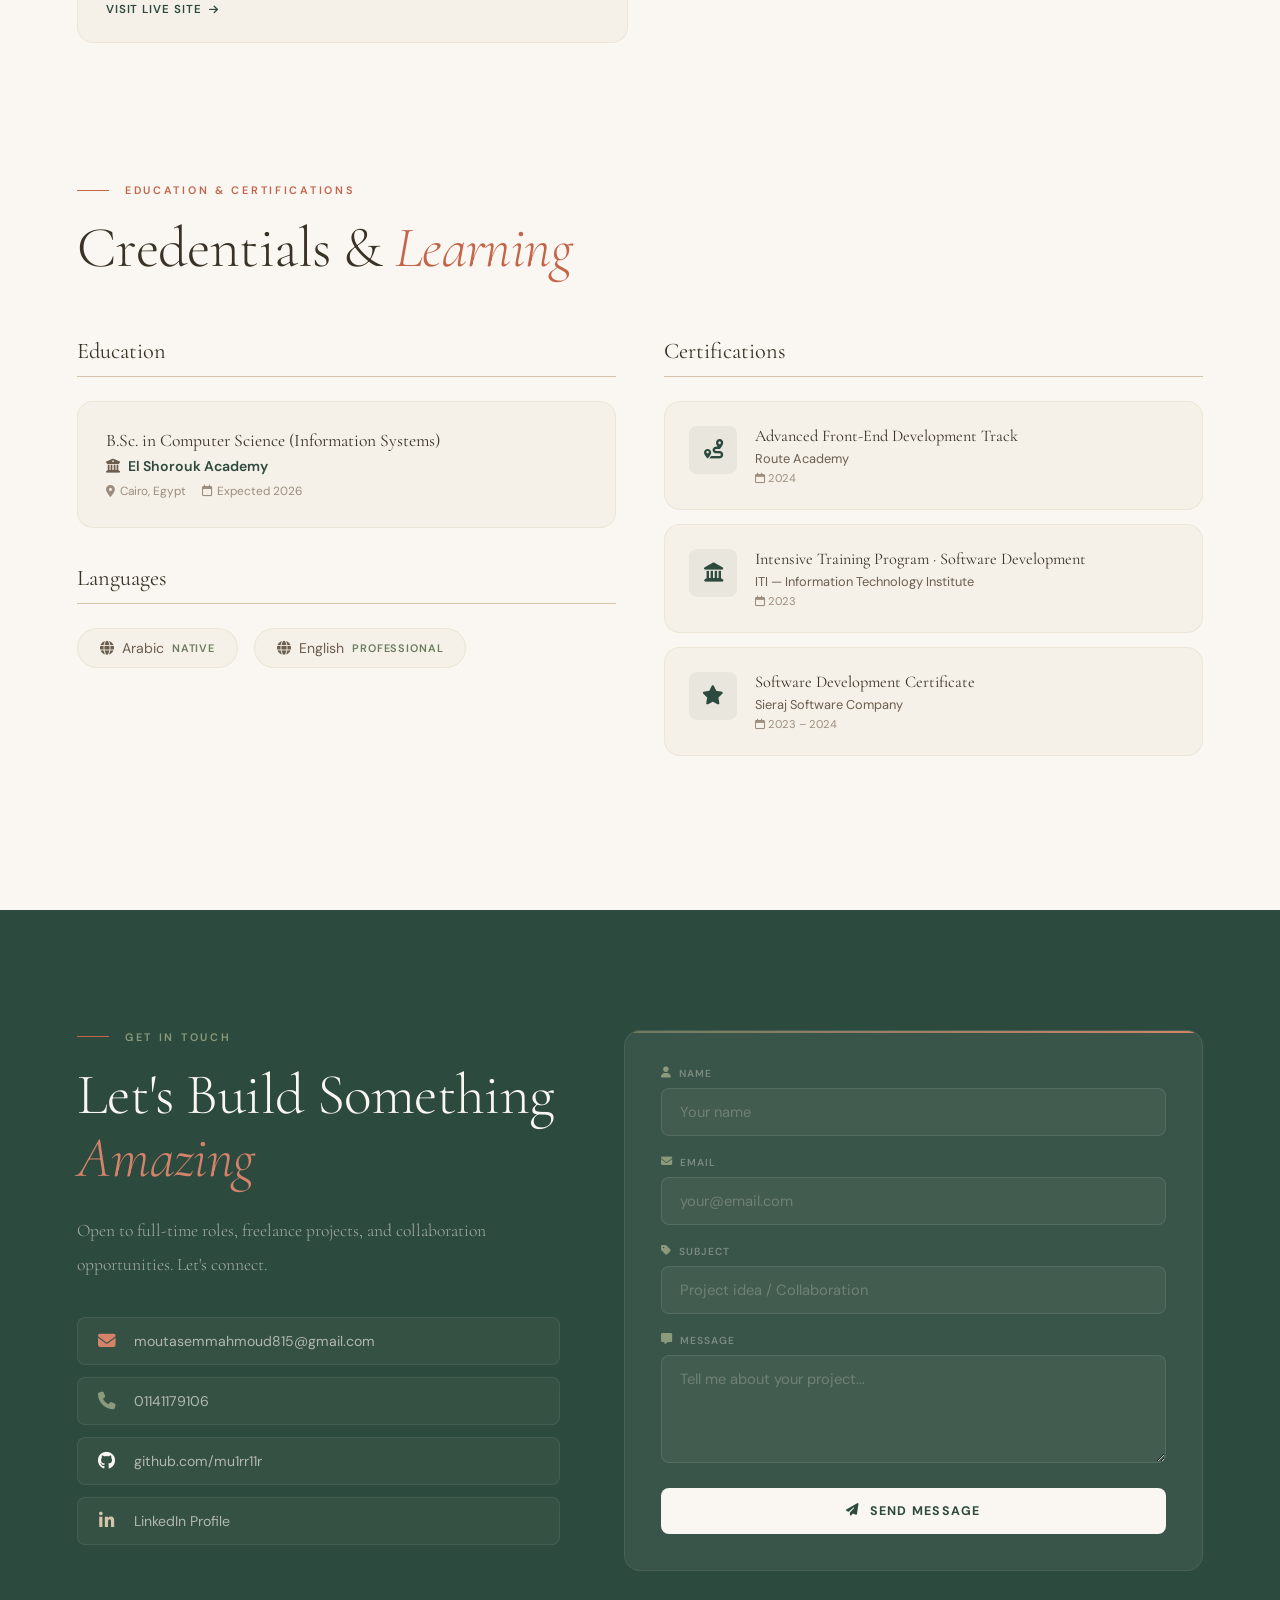
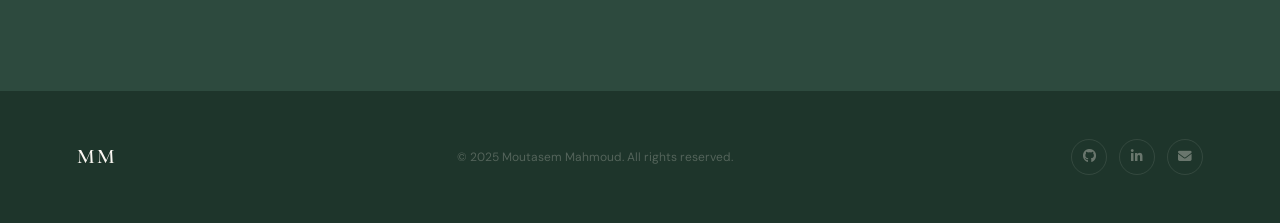
==== commit 266c3d74: "we" ====
--- a/index.html
+++ b/index.html
@@ -77,7 +77,7 @@
     <div class="about-grid">
       <div class="about-image rv-l">
         <div class="about-image-frame">
-          <img src="https://picsum.photos/seed/moutasem-portrait-dev/800/1100.jpg" alt="Moutasem Mahmoud"/>
+          <img src="./image/WhatsApp Image 2026-05-23 at 11.56.50 PM.jpeg" alt="Moutasem Mahmoud"/>
         </div>
         <div class="about-image-caption">Front-End Angular Developer · Cairo</div>
       </div>
@@ -92,11 +92,11 @@
             <div class="about-val-label">Year at Sieraj</div>
           </div>
           <div class="about-val rv">
+            <div class="about-val-num" data-target="7">0</div>
+            <div class="about-val-label">Projects</div>
+          </div>
+          <div class="about-val rv">
             <div class="about-val-num" data-target="6">0</div>
-            <div class="about-val-label">Projects</div>
-          </div>
-          <div class="about-val rv">
-            <div class="about-val-num" data-target="3">0</div>
             <div class="about-val-label">Live Products</div>
           </div>
           <div class="about-val rv">
@@ -310,6 +310,33 @@
         <a href="https://murad-eta.vercel.app/" target="_blank" class="proj-link">Visit Live Site <i class="fa-solid fa-arrow-right"></i></a>
       </div>
     </div>
+    <div class="proj-card rv">
+  <div class="proj-img-wrap">
+    <img src="./image/WhatsApp Image 2026-06-25 at 1.34.11 PM.jpeg" alt="Al Mohamady Furniture Moving Company Website"/>
+    <span class="proj-live-badge"><span class="live-dot"></span> Live</span>
+  </div>
+
+  <div class="proj-content">
+    <h3 class="proj-name">Al Mohamady Furniture Moving Company</h3>
+
+    <p class="proj-desc">
+      Designed and developed a professional website for Al Mohamady Furniture Moving Company, specializing in furniture relocation services across Al Qassim region. The website highlights moving services, packing and unpacking solutions, storage options, customer testimonials, and contact information through a modern, responsive, and SEO-optimized interface designed to improve customer engagement and online visibility.
+    </p>
+
+    <div class="proj-stack">
+      <span>HTML5</span>
+      <span>CSS3</span>
+      <span>JavaScript</span>
+      <span>SEO</span>
+      <span>Responsive Design</span>
+      <span>UI/UX</span>
+    </div>
+
+    <a href="https://www.xn--mgbmg6ffb0b.com/" target="_blank" class="proj-link">
+      Visit Live Site <i class="fa-solid fa-arrow-right"></i>
+    </a>
+  </div>
+</div>
   </div>
 </section>
 
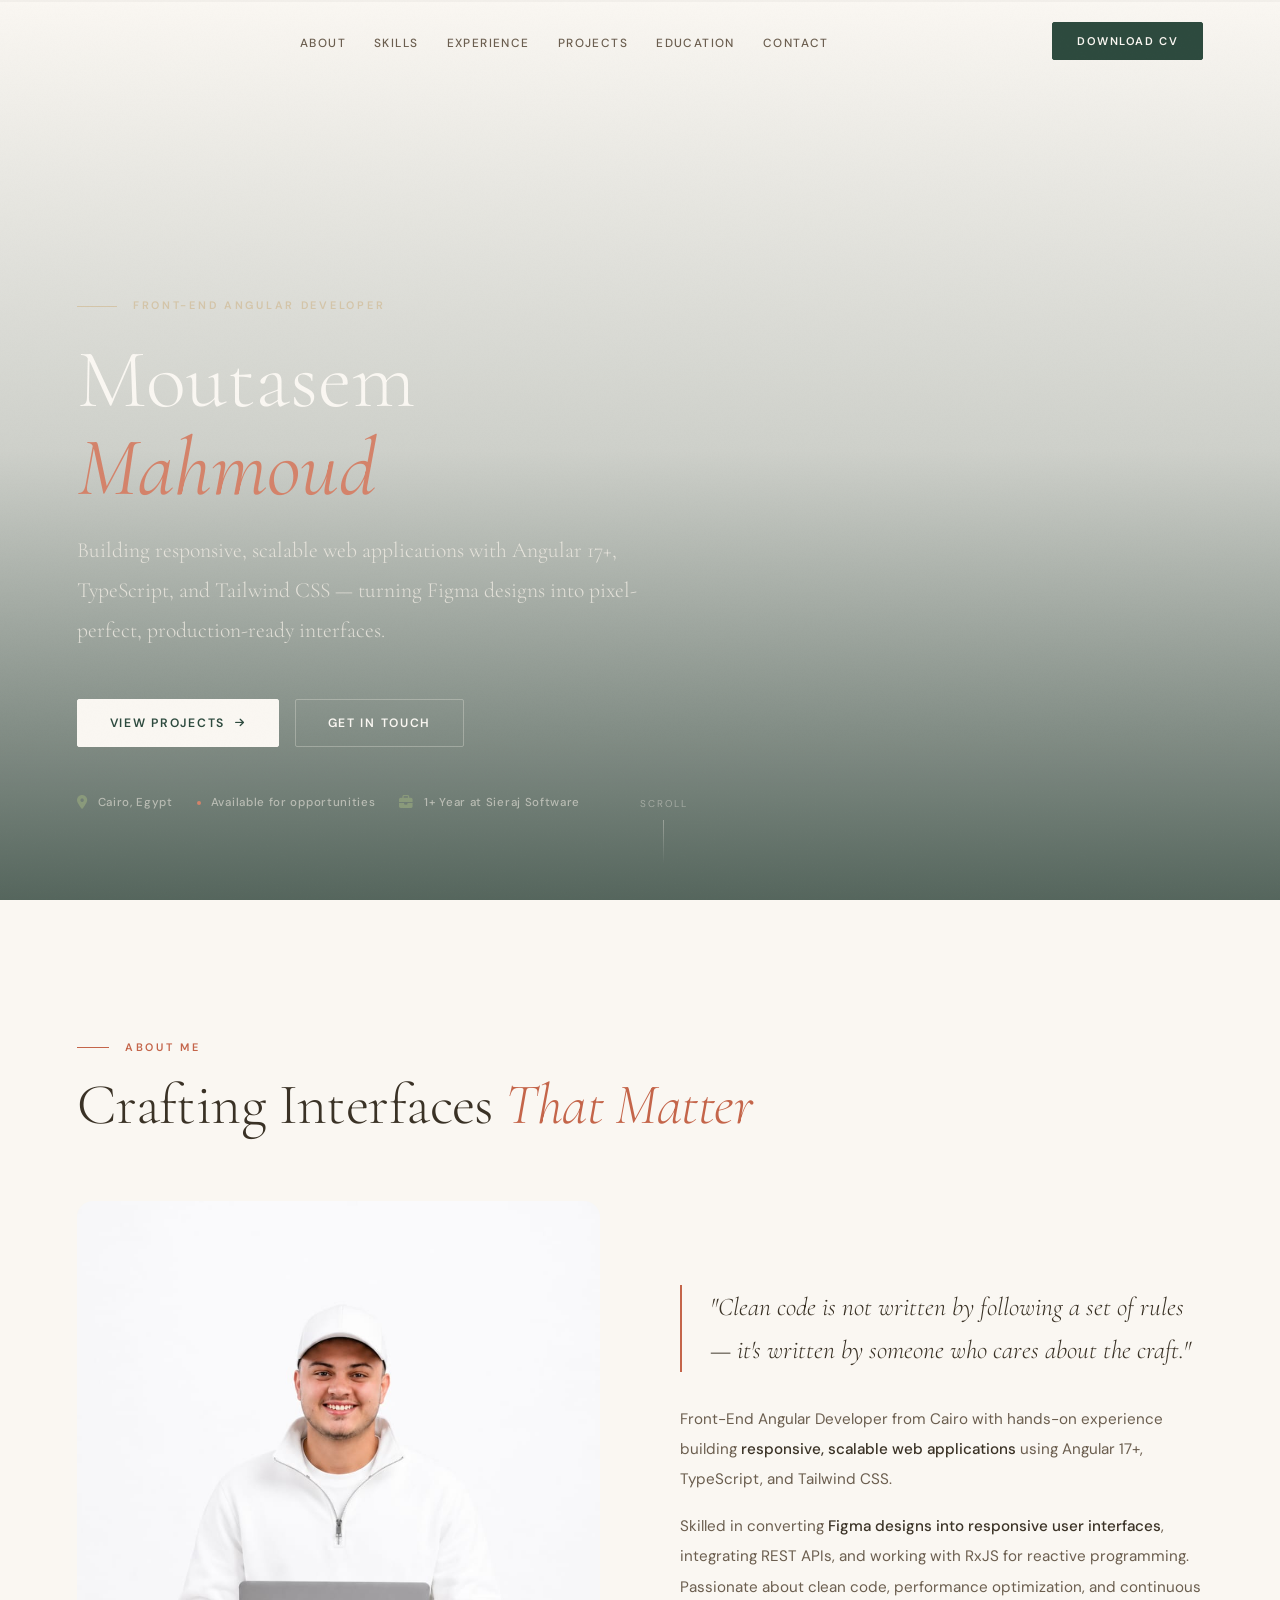
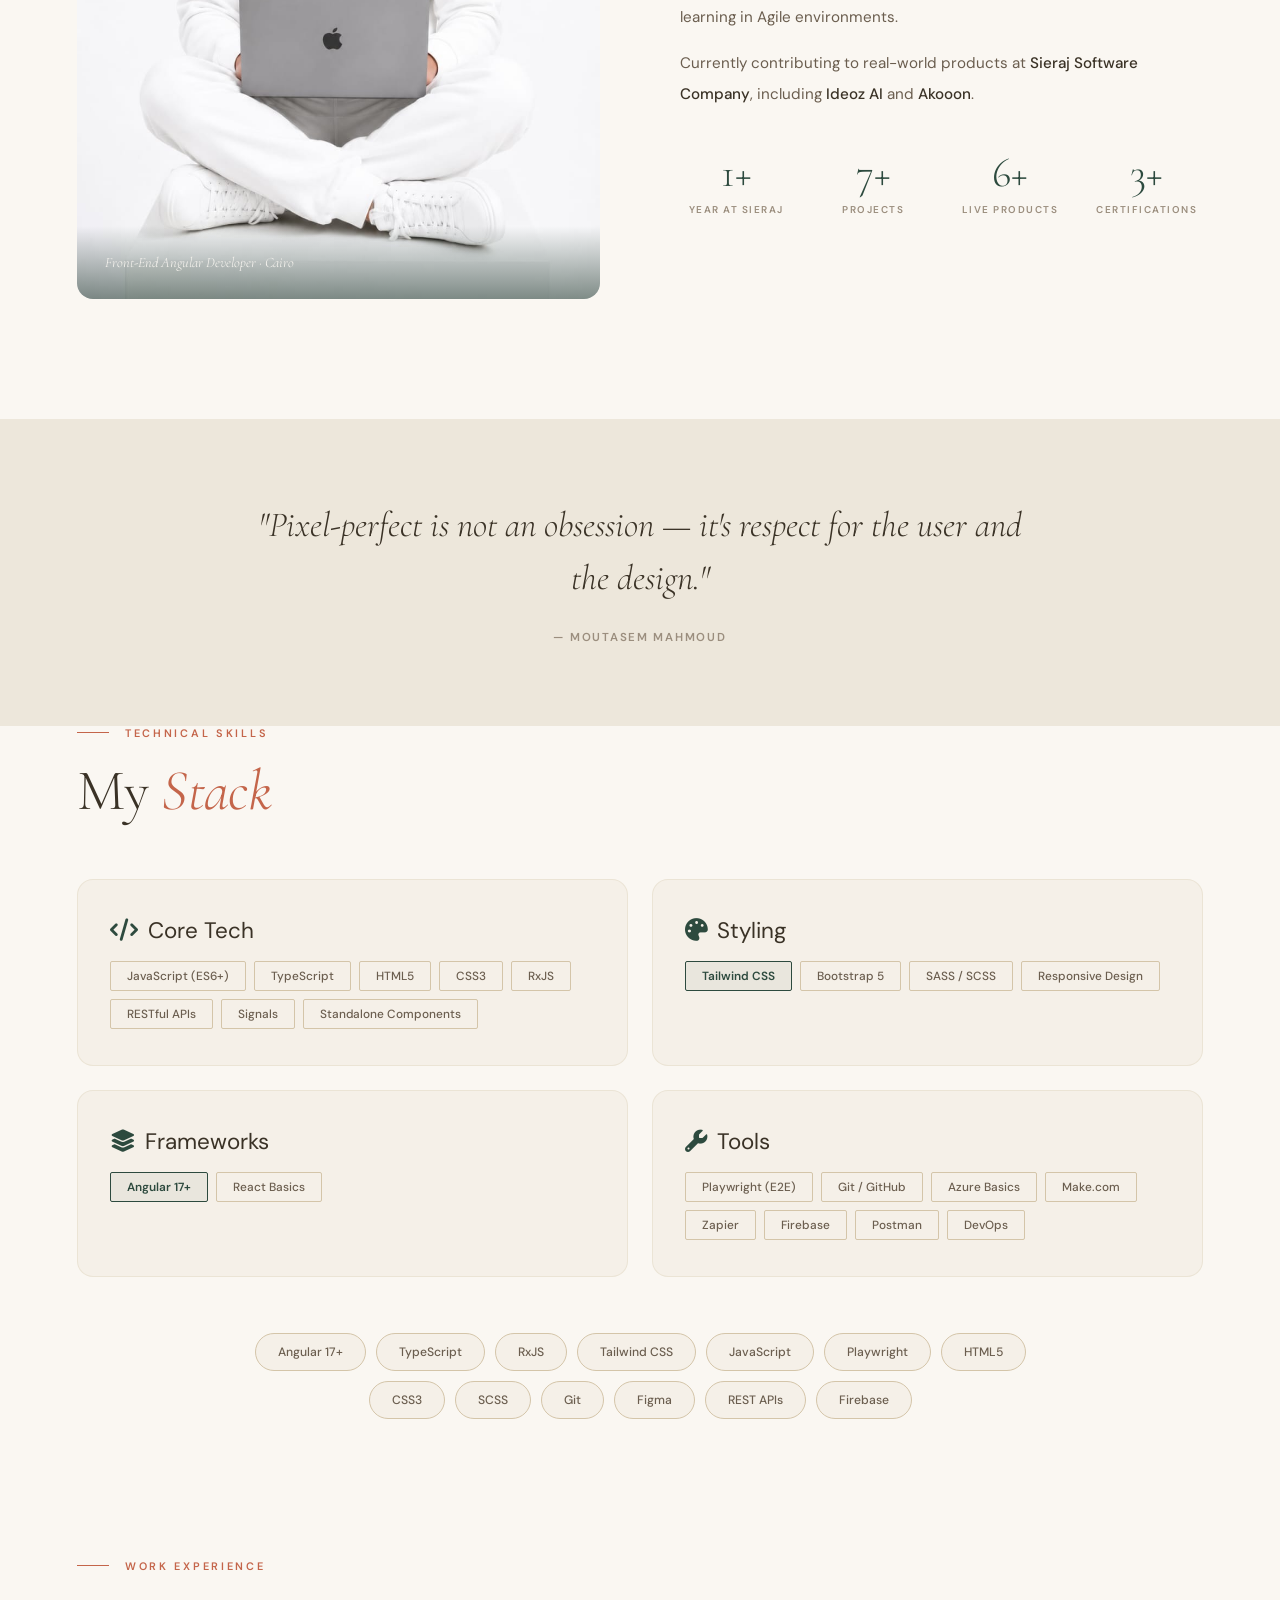
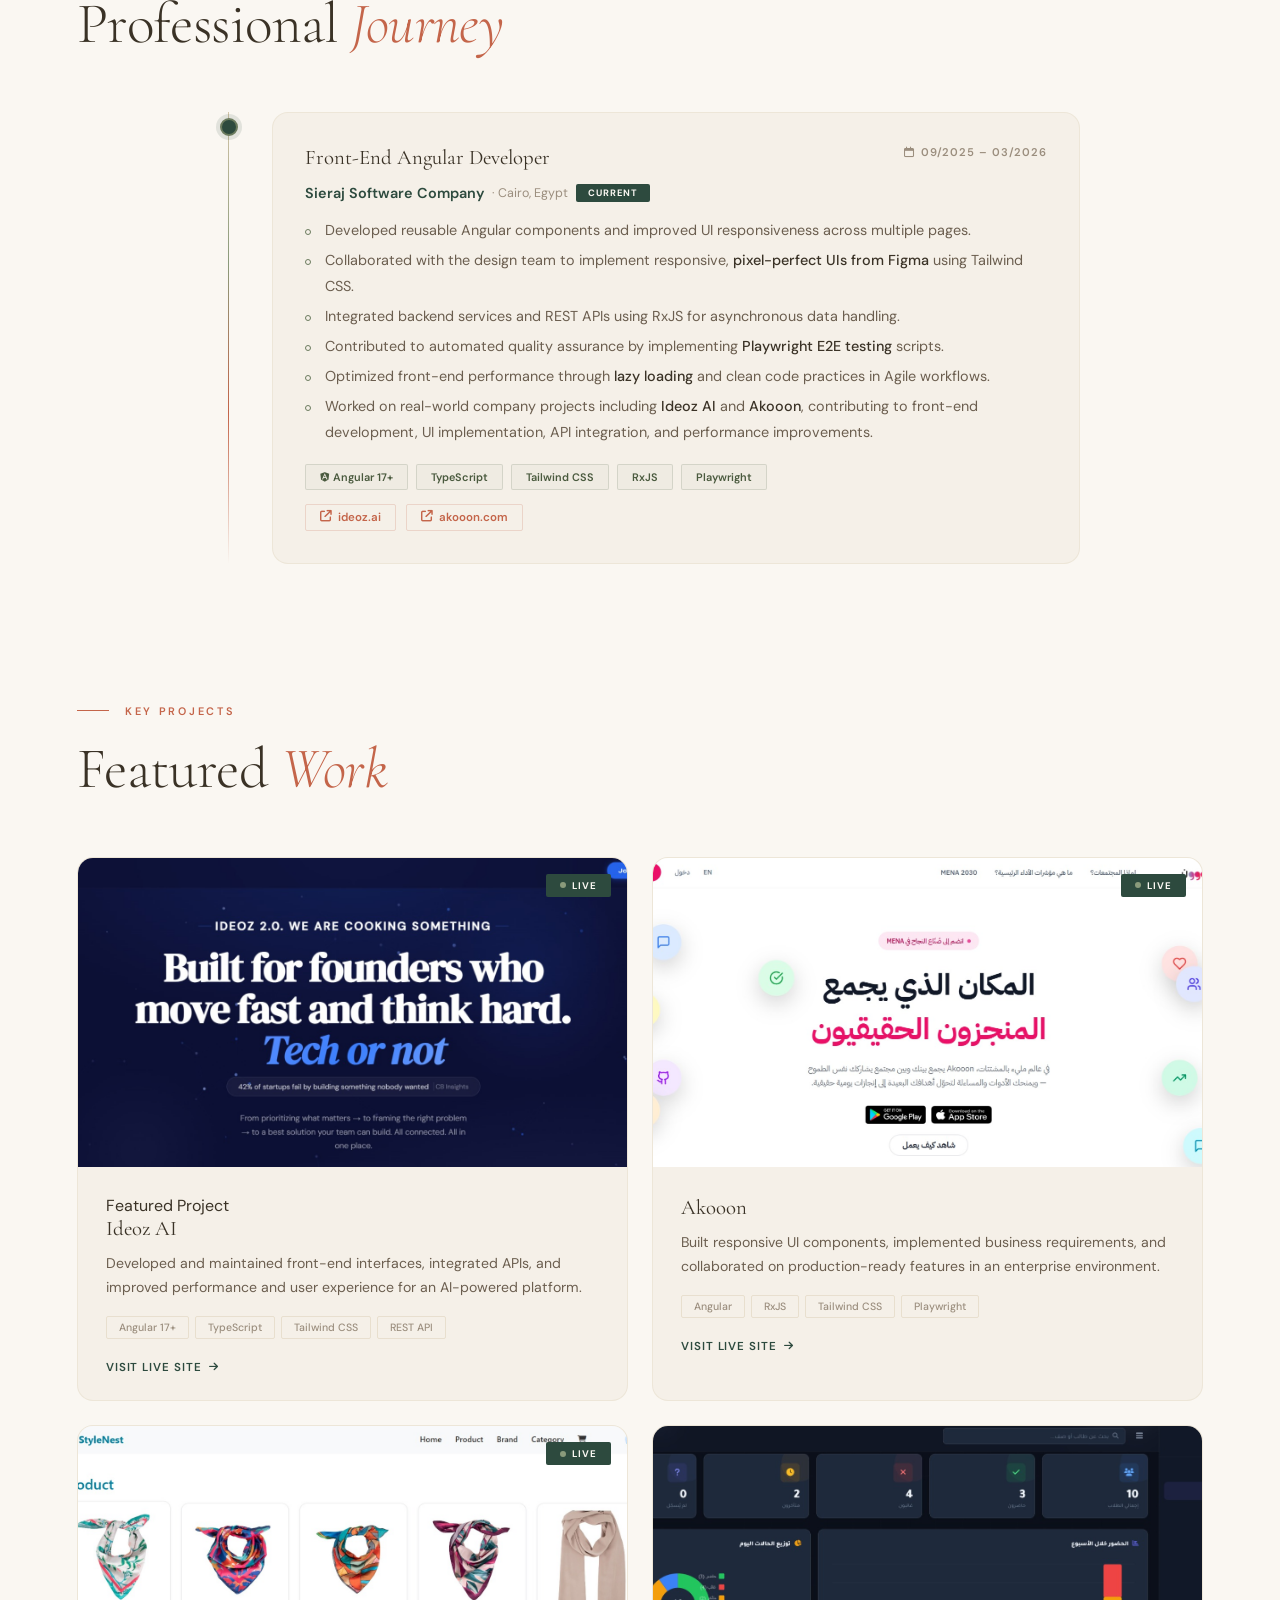
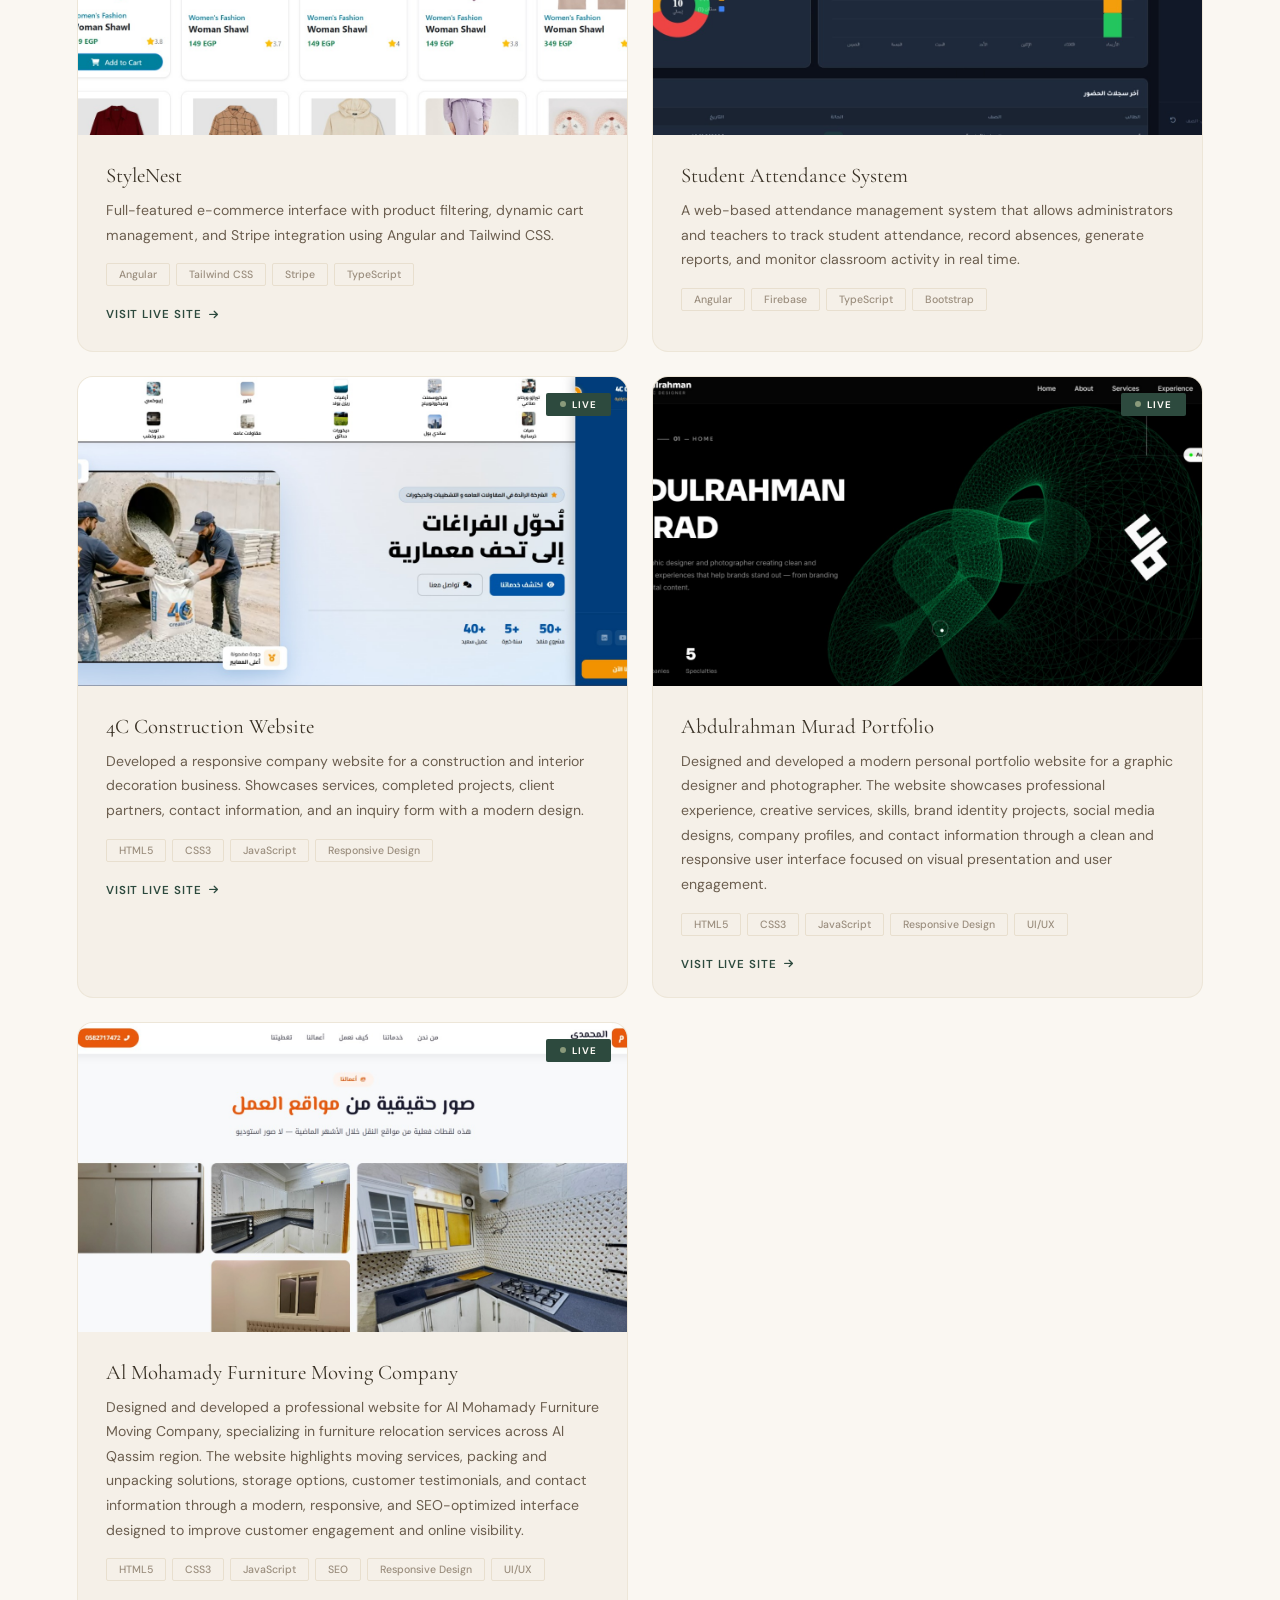
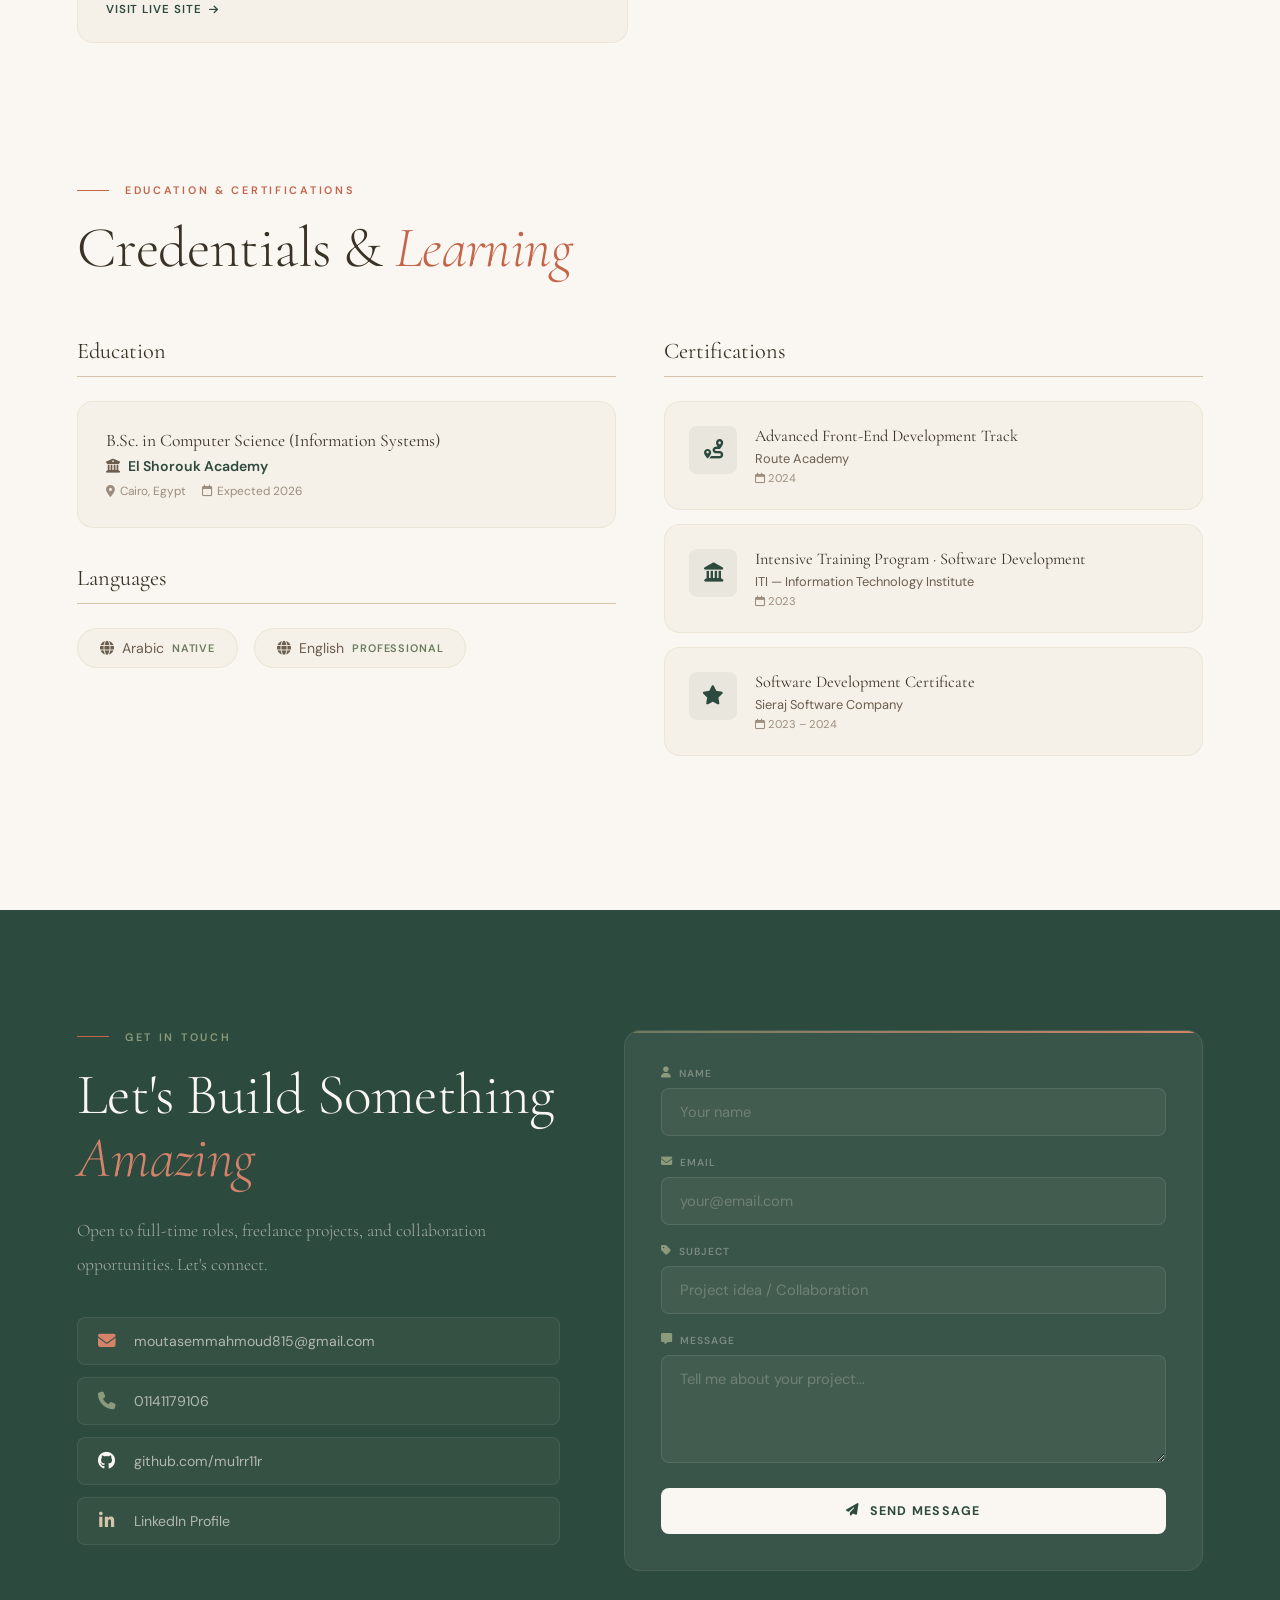
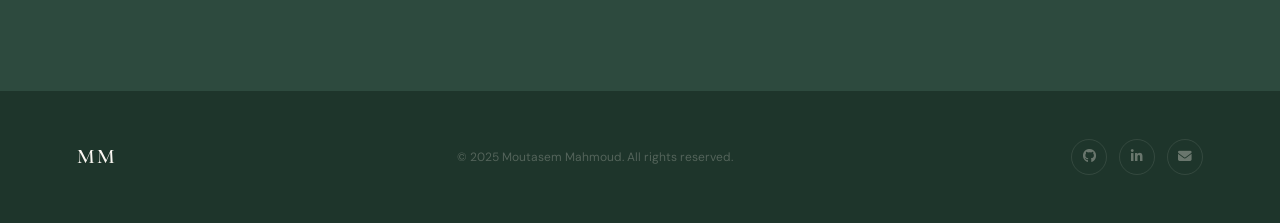
==== commit e879e4e8: "logo" ====
--- a/index.html
+++ b/index.html
@@ -17,7 +17,7 @@
 <!-- NAVIGATION -->
 <nav id="nav">
   <div class="nav-inner">
-    <a href="#hero" class="nav-logo"><span>MM</span></a>
+    <a href="#hero" class="nav-logo"><span></span></a>
     <ul class="nav-links">
       <li><a href="#about">About</a></li>
       <li><a href="#skills">Skills</a></li>
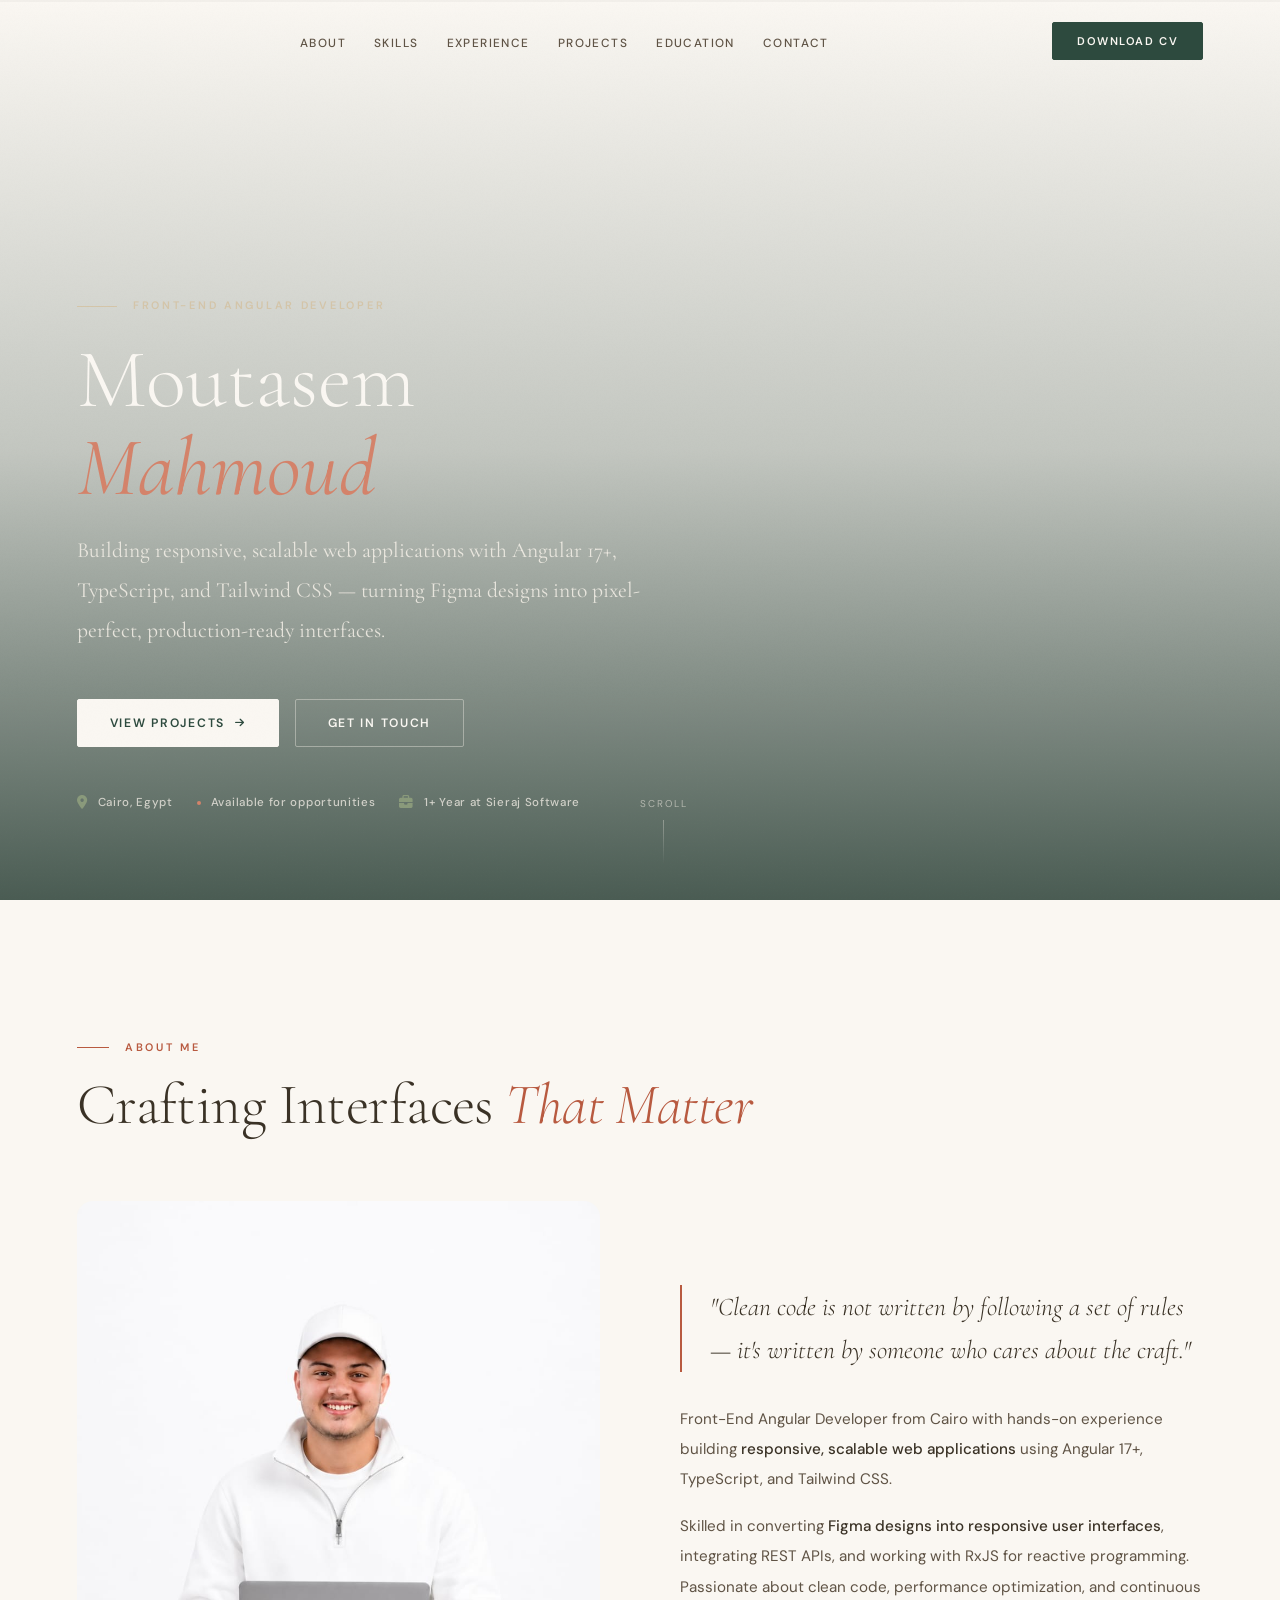
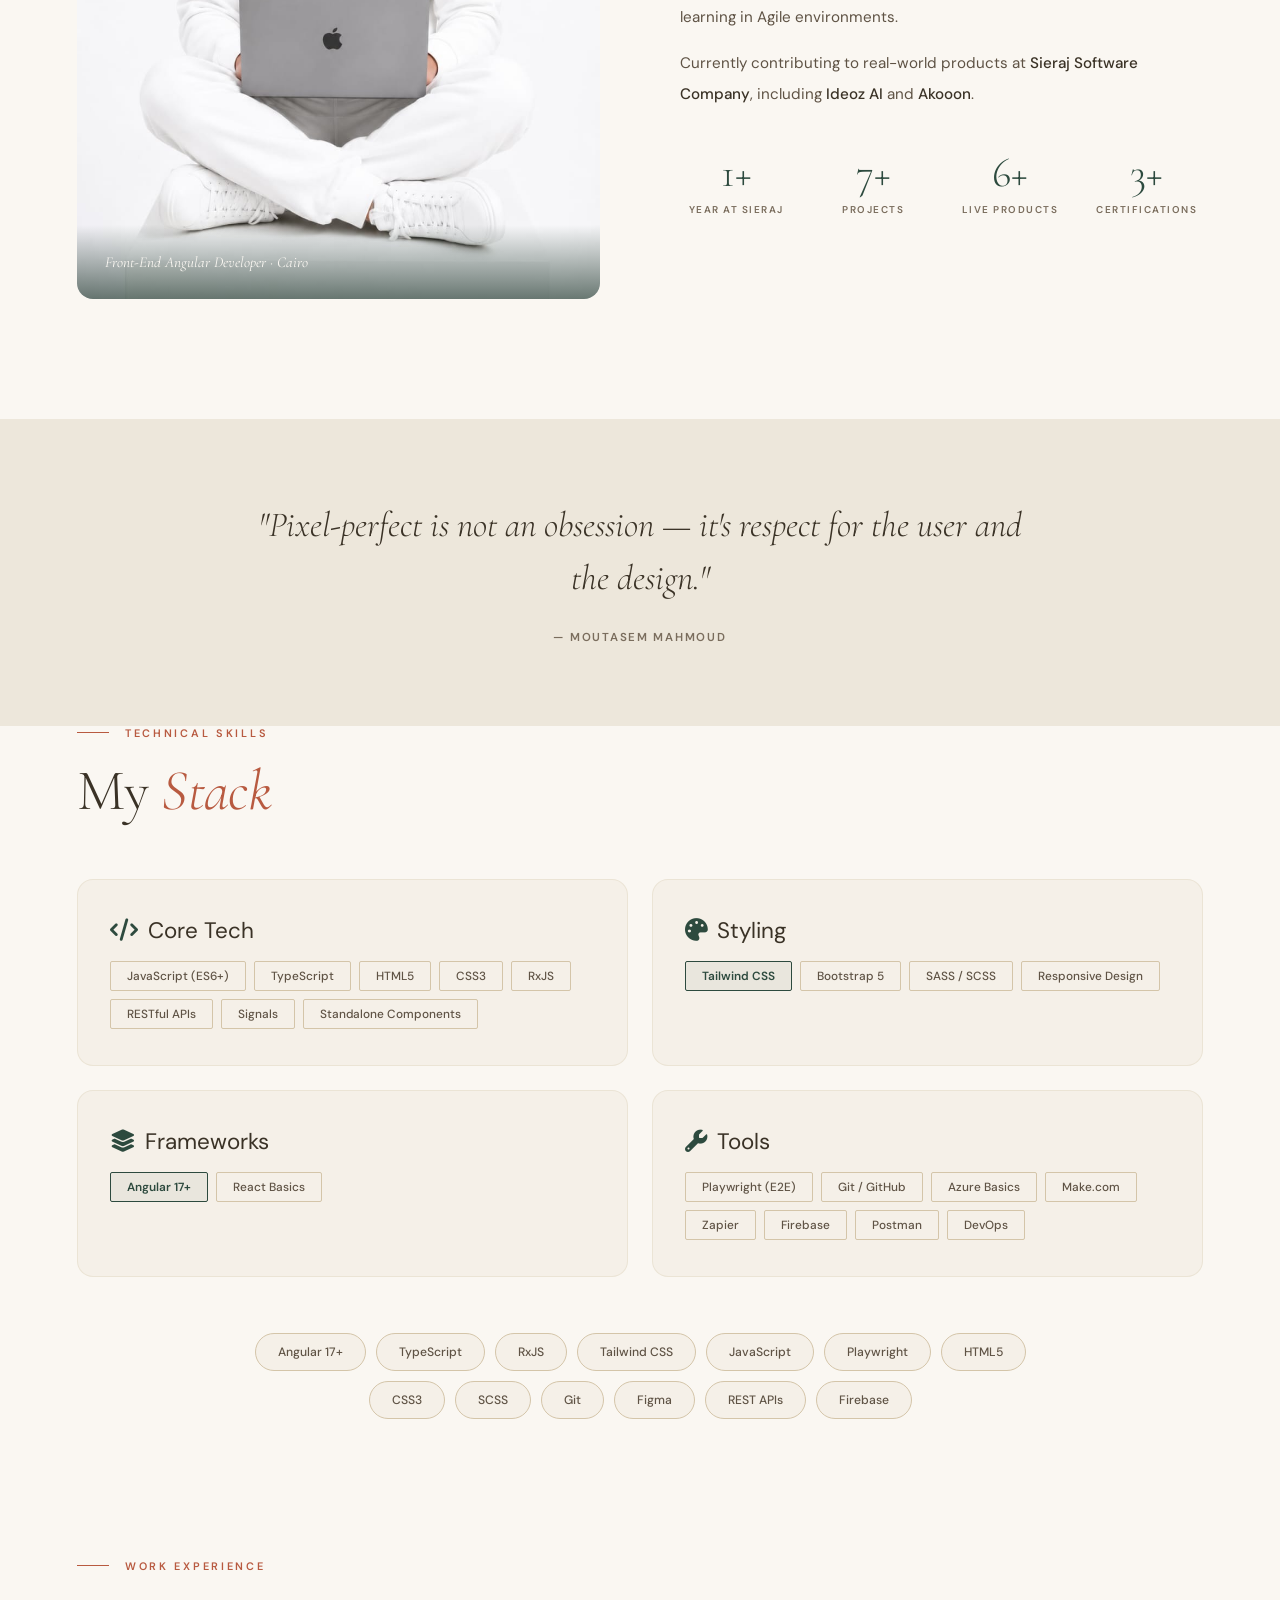
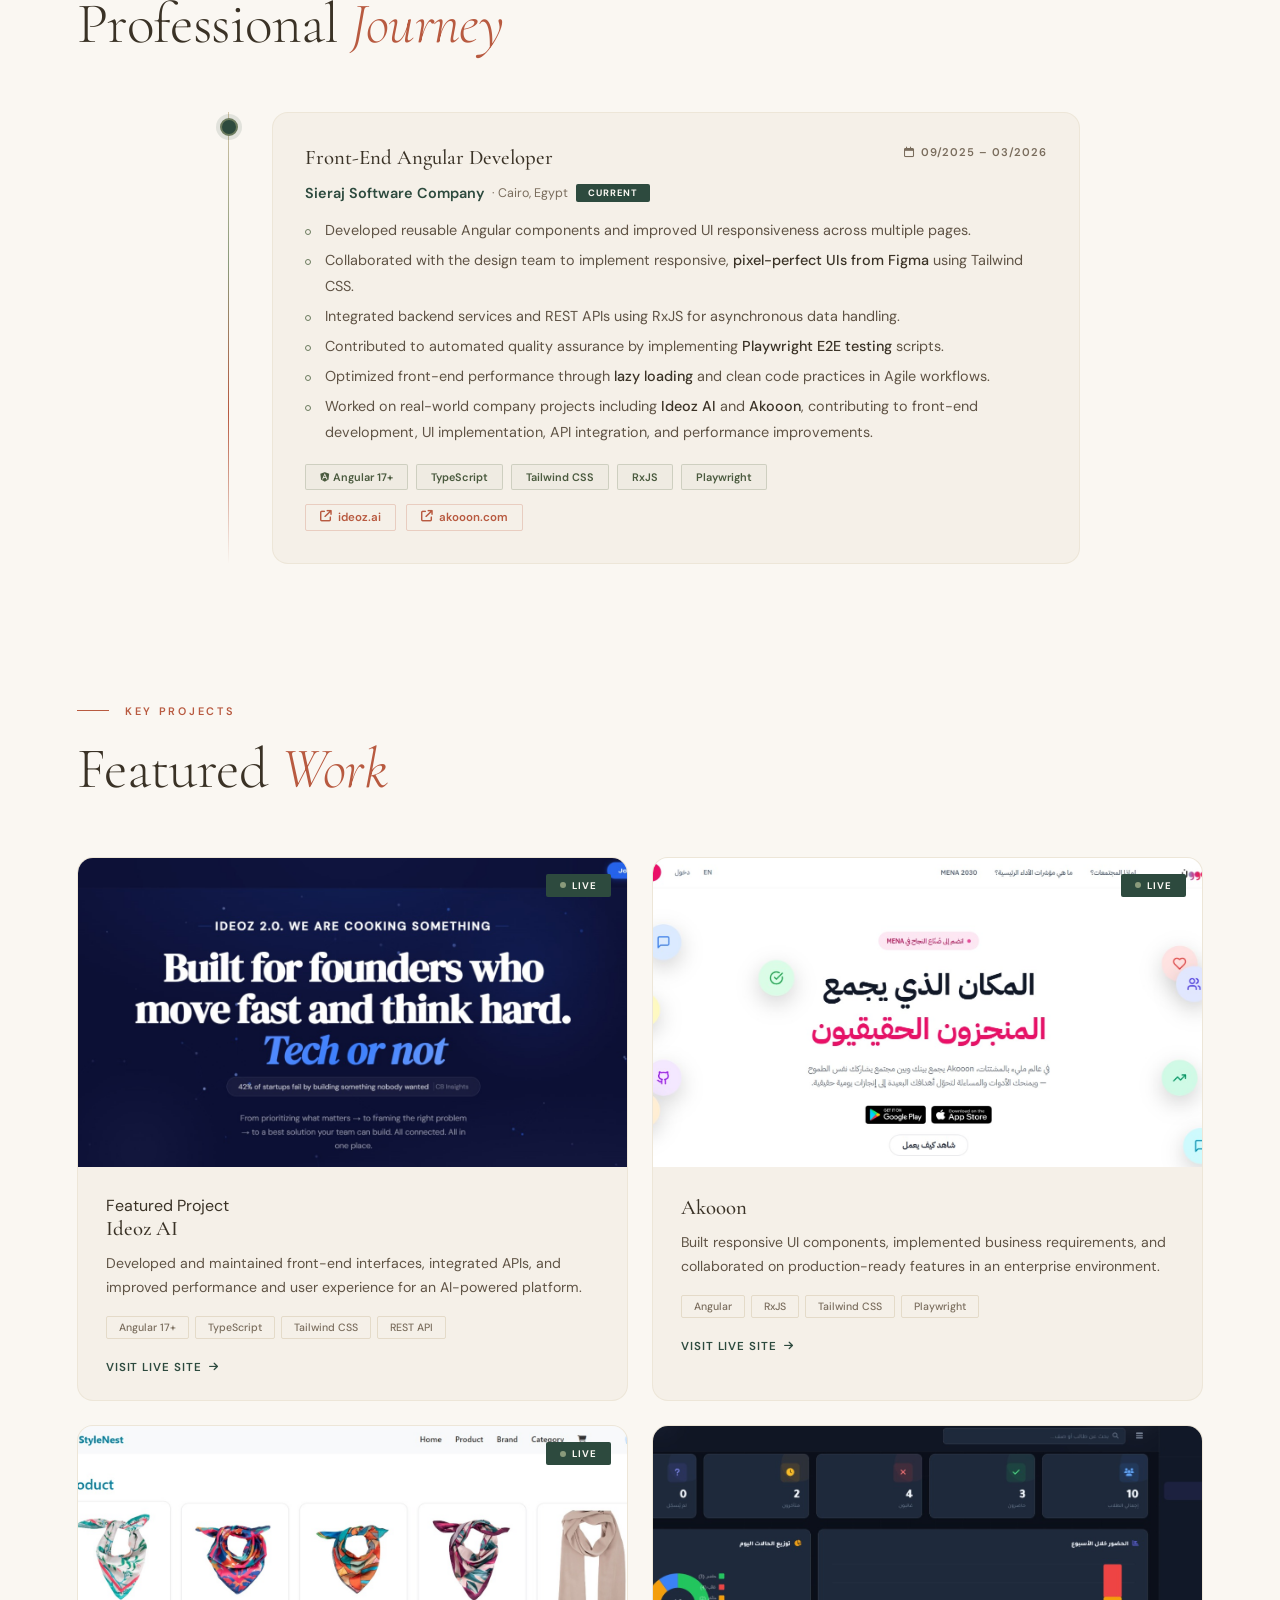
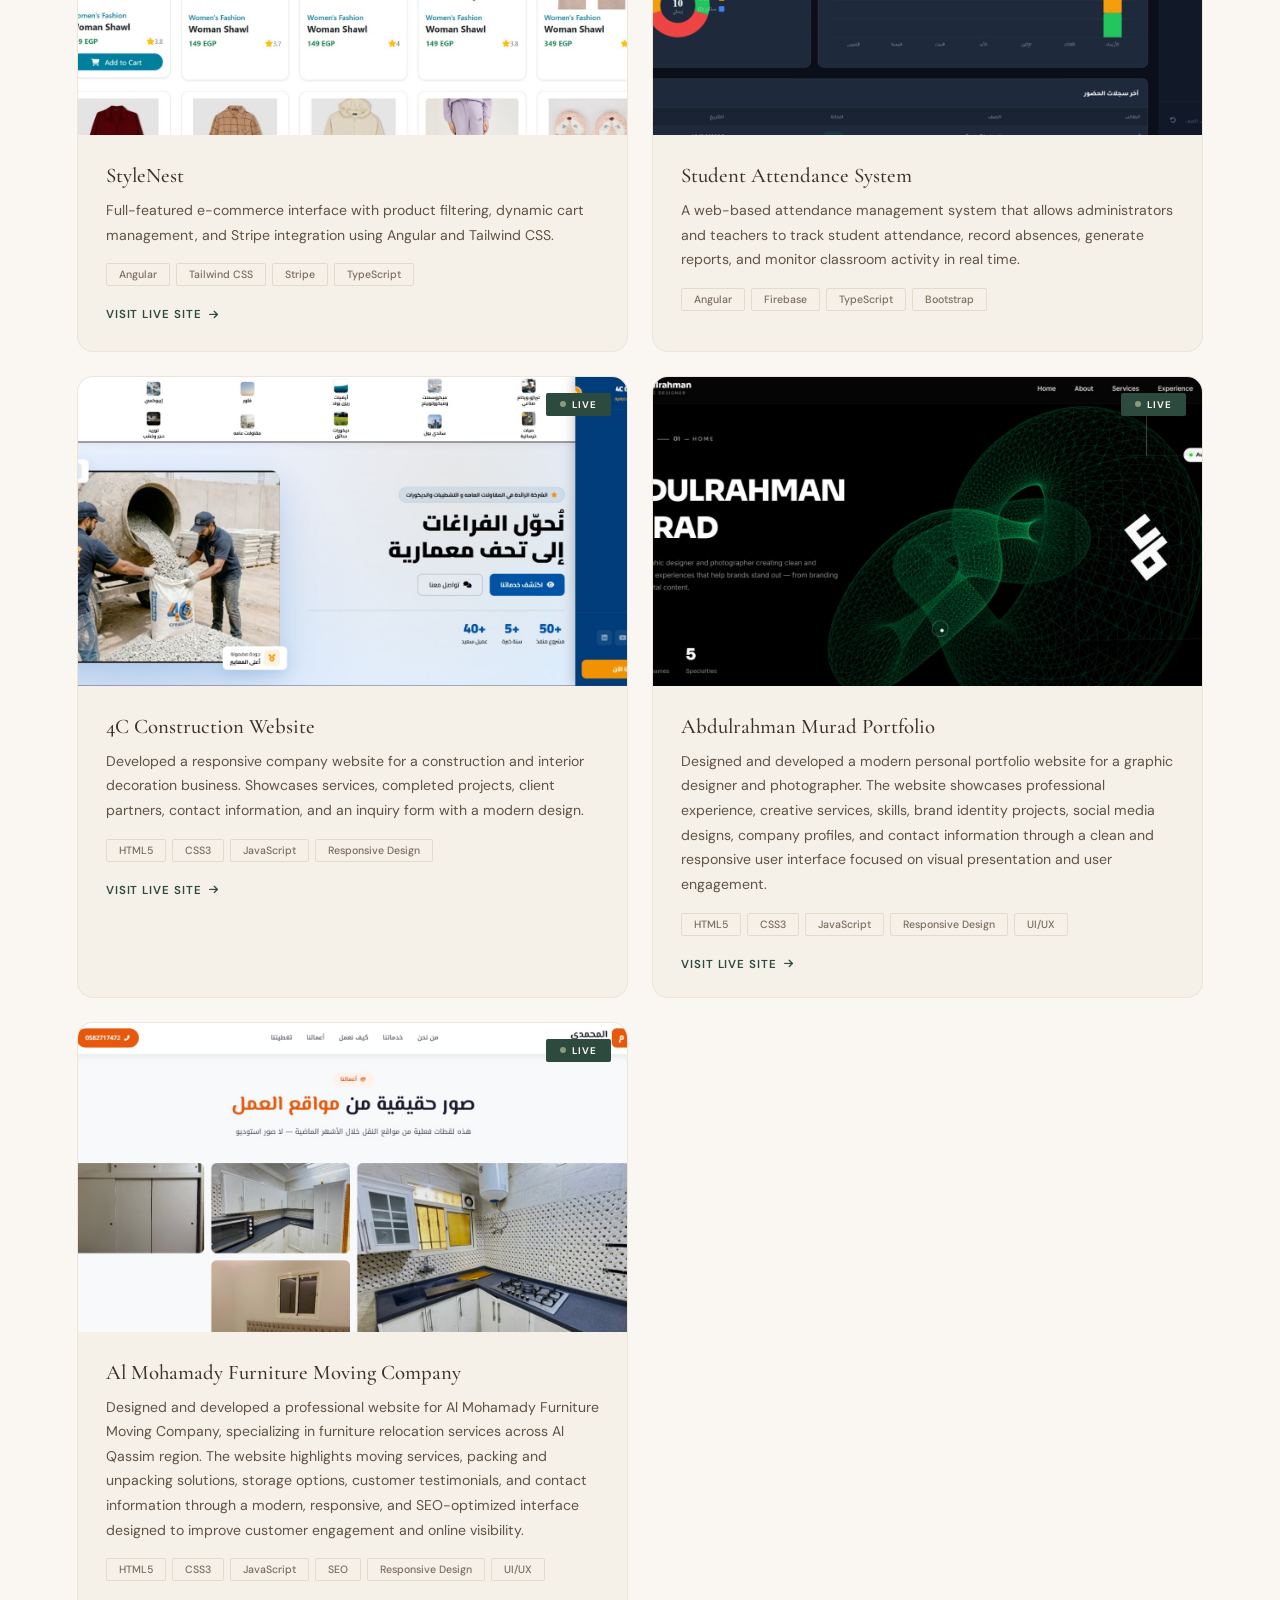
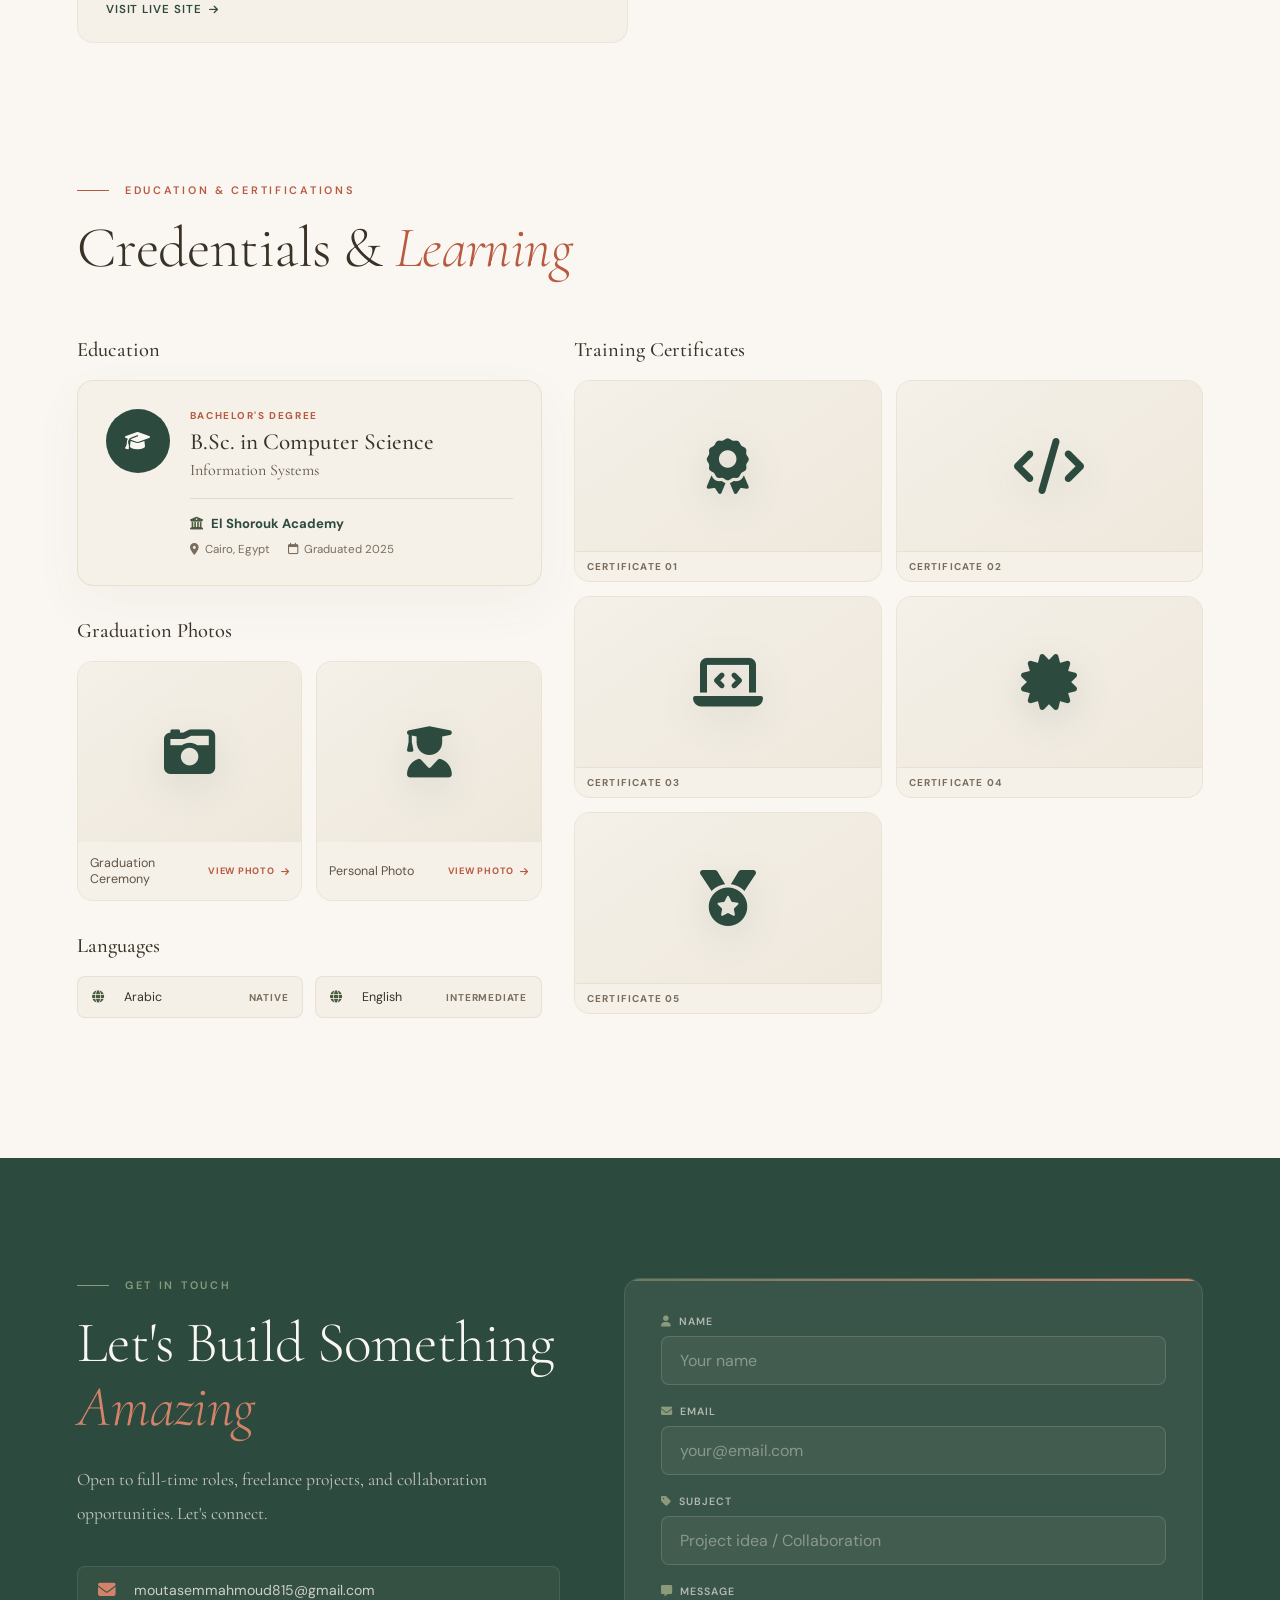
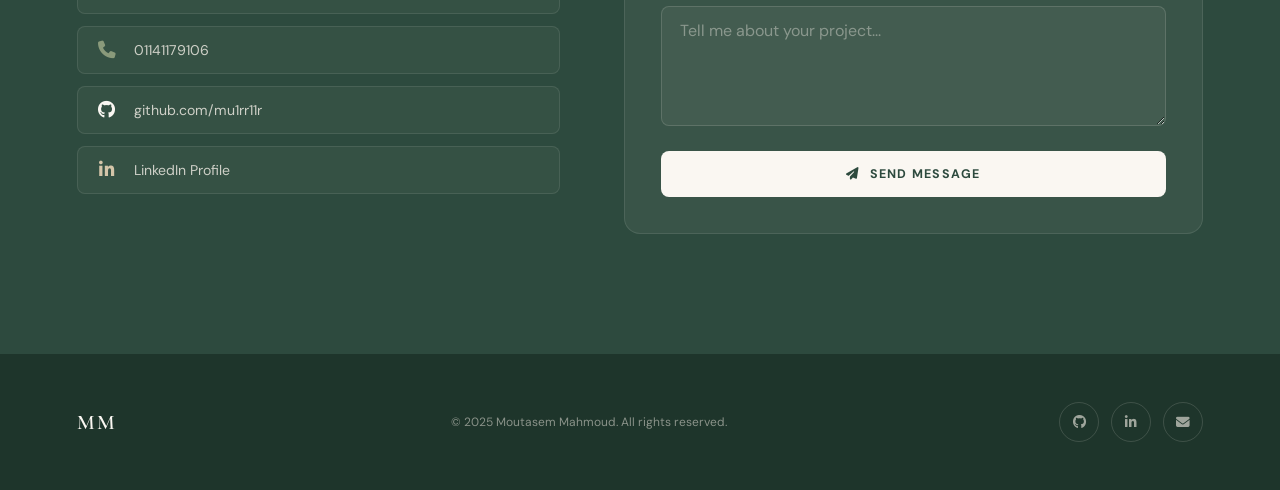
==== commit 3b216aad: "cert" ====
--- a/index.html
+++ b/index.html
@@ -26,7 +26,7 @@
       <li><a href="#education">Education</a></li>
       <li><a href="#contact">Contact</a></li>
     </ul>
-    <a href="./MOUTASEM_MAHMOUD_FlowCV_Resume_2026-06-02 (1) (1).pdf" target="_blank" class="nav-cta">Download CV</a>
+    <a href="https://drive.google.com/file/d/1zIeyr8aZebwpWOab78Fy30614r06FpK4/view?usp=sharing" target="_blank" class="nav-cta">Download CV</a>
     <button class="hamburger" id="hamburger" aria-label="Toggle menu"><span></span><span></span><span></span></button>
   </div>
 </nav>
@@ -340,61 +340,140 @@
   </div>
 </section>
 
-<!-- ═══════════════ EDUCATION & CERTS ═══════════════ -->
+
 <section id="education">
   <div class="sec-eyebrow rv">Education & Certifications</div>
   <h2 class="sec-heading rv">Credentials & <em>Learning</em></h2>
 
   <div class="edu-grid">
-    <div>
+    <div class="edu-left">
       <h3 class="edu-section-title rv">Education</h3>
+
       <div class="edu-card rv">
-        <div class="edu-degree">B.Sc. in Computer Science (Information Systems)</div>
-        <div class="edu-school"><i class="fa-solid fa-building-columns"></i> <strong>El Shorouk Academy</strong></div>
-        <div class="edu-meta">
-          <span><i class="fa-solid fa-location-dot"></i> Cairo, Egypt</span>
-          <span><i class="fa-regular fa-calendar"></i> Expected 2026</span>
-        </div>
+        <div class="edu-card-icon" aria-hidden="true">
+          <i class="fa-solid fa-graduation-cap"></i>
+        </div>
+        <div class="edu-card-content">
+          <span class="edu-kicker">Bachelor's Degree</span>
+          <h4 class="edu-degree">B.Sc. in Computer Science</h4>
+          <p class="edu-specialization">Information Systems</p>
+
+          <div class="edu-school">
+            <i class="fa-solid fa-building-columns"></i>
+            <strong>El Shorouk Academy</strong>
+          </div>
+
+          <div class="edu-meta">
+            <span><i class="fa-solid fa-location-dot"></i> Cairo, Egypt</span>
+            <span><i class="fa-regular fa-calendar"></i> Graduated 2025</span>
+          </div>
+        </div>
+      </div>
+
+      <h3 class="edu-section-title rv graduation-title">
+        Graduation Photos
+      </h3>
+
+      <div class="graduation-gallery">
+        <button class="gallery-item rv" type="button" onclick="openEduImage(this)" aria-label="View graduation ceremony photo">
+          <img class="edu-source-image" src="./image/515973453_122178473258568690_837498391540051571_n.jpg" alt="Graduation ceremony">
+          <span class="edu-logo-preview"><i class="fa-solid fa-camera-retro"></i></span>
+          <span class="gallery-caption">
+            <span>Graduation Ceremony</span>
+            <small>View photo <i class="fa-solid fa-arrow-right"></i></small>
+          </span>
+        </button>
+
+        <button class="gallery-item rv" type="button" onclick="openEduImage(this)" aria-label="View personal graduation photo">
+          <img class="edu-source-image" src="./image/WhatsApp Image 2026-11-27 at 4.00.43 PM.jpeg" alt="Personal graduation photo">
+          <span class="edu-logo-preview"><i class="fa-solid fa-user-graduate"></i></span>
+          <span class="gallery-caption">
+            <span>Personal Photo</span>
+            <small>View photo <i class="fa-solid fa-arrow-right"></i></small>
+          </span>
+        </button>
       </div>
 
       <div class="lang-section rv">
         <h3 class="edu-section-title">Languages</h3>
         <div class="lang-grid">
-          <div class="lang-chip"><i class="fa-solid fa-globe"></i> Arabic <span class="lang-level">Native</span></div>
-          <div class="lang-chip"><i class="fa-solid fa-globe"></i> English <span class="lang-level">Professional</span></div>
-        </div>
-      </div>
-    </div>
-
-    <div>
-      <h3 class="edu-section-title rv">Certifications</h3>
-      <div class="cert-card rv">
-        <div class="cert-icon"><i class="fa-solid fa-route"></i></div>
-        <div class="cert-info">
-          <div class="cert-name">Advanced Front-End Development Track</div>
-          <div class="cert-org">Route Academy</div>
-          <div class="cert-year"><i class="fa-regular fa-calendar"></i> 2024</div>
-        </div>
-      </div>
-      <div class="cert-card rv">
-        <div class="cert-icon"><i class="fa-solid fa-landmark"></i></div>
-        <div class="cert-info">
-          <div class="cert-name">Intensive Training Program · Software Development</div>
-          <div class="cert-org">ITI — Information Technology Institute</div>
-          <div class="cert-year"><i class="fa-regular fa-calendar"></i> 2023</div>
-        </div>
-      </div>
-      <div class="cert-card rv">
-        <div class="cert-icon"><i class="fa-solid fa-star"></i></div>
-        <div class="cert-info">
-          <div class="cert-name">Software Development Certificate</div>
-          <div class="cert-org">Sieraj Software Company</div>
-          <div class="cert-year"><i class="fa-regular fa-calendar"></i> 2023 – 2024</div>
-        </div>
-      </div>
-    </div>
-  </div>
-</section>
+          <div class="lang-chip">
+            <i class="fa-solid fa-globe"></i>
+            <span>Arabic</span>
+            <span class="lang-level">Native</span>
+          </div>
+          <div class="lang-chip">
+            <i class="fa-solid fa-globe"></i>
+            <span>English</span>
+            <span class="lang-level">Intermediate</span>
+          </div>
+        </div>
+      </div>
+    </div>
+
+    <div class="edu-right">
+      <h3 class="edu-section-title rv">Training Certificates</h3>
+
+      <div class="cert-gallery">
+        <button class="cert-image rv" type="button" onclick="openEduImage(this)" aria-label="View certificate 1">
+          <img class="edu-source-image" src="./image/WhatsApp Image 2026-11-27 at 4.00.40 PM.jpeg" alt="Training certificate 1">
+          <span class="cert-logo-preview"><i class="fa-solid fa-award"></i></span>
+          <div class="cert-overlay">
+            <i class="fa-solid fa-magnifying-glass-plus"></i>
+            <span>View Certificate</span>
+          </div>
+          <span class="cert-caption">Certificate 01</span>
+        </button>
+
+        <button class="cert-image rv" type="button" onclick="openEduImage(this)" aria-label="View certificate 2">
+          <img class="edu-source-image" src="./image/WhatsApp Image 2026-11-27 at 4.00.41 PM.jpeg" alt="Training certificate 2">
+          <span class="cert-logo-preview"><i class="fa-solid fa-code"></i></span>
+          <div class="cert-overlay">
+            <i class="fa-solid fa-magnifying-glass-plus"></i>
+            <span>View Certificate</span>
+          </div>
+          <span class="cert-caption">Certificate 02</span>
+        </button>
+
+        <button class="cert-image rv" type="button" onclick="openEduImage(this)" aria-label="View certificate 3">
+          <img class="edu-source-image" src="./image/WhatsApp Image 2026-11-27 at 4.00.42 PM.jpeg" alt="Training certificate 3">
+          <span class="cert-logo-preview"><i class="fa-solid fa-laptop-code"></i></span>
+          <div class="cert-overlay">
+            <i class="fa-solid fa-magnifying-glass-plus"></i>
+            <span>View Certificate</span>
+          </div>
+          <span class="cert-caption">Certificate 03</span>
+        </button>
+
+        <button class="cert-image rv" type="button" onclick="openEduImage(this)" aria-label="View certificate 4">
+          <img class="edu-source-image" src="./image/Image 2026-11-27 at 4.00.42 PM.jpeg" alt="Training certificate 4">
+          <span class="cert-logo-preview"><i class="fa-solid fa-certificate"></i></span>
+          <div class="cert-overlay">
+            <i class="fa-solid fa-magnifying-glass-plus"></i>
+            <span>View Certificate</span>
+          </div>
+          <span class="cert-caption">Certificate 04</span>
+        </button>
+
+        <button class="cert-image rv" type="button" onclick="openEduImage(this)" aria-label="View certificate 5">
+          <img class="edu-source-image" src="./image/Image 2026-11-27 at 4.00.43 PM.jpeg" alt="Training certificate 5">
+          <span class="cert-logo-preview"><i class="fa-solid fa-medal"></i></span>
+          <div class="cert-overlay">
+            <i class="fa-solid fa-magnifying-glass-plus"></i>
+            <span>View Certificate</span>
+          </div>
+          <span class="cert-caption">Certificate 05</span>
+        </button>
+      </div>
+    </div>
+  </div>
+</section>
+
+<!-- Image Preview -->
+<div class="edu-lightbox" id="eduLightbox" role="dialog" aria-modal="true" aria-label="Image preview" onclick="closeEduImage()">
+  <button class="lightbox-close" type="button" aria-label="Close image preview" onclick="closeEduImage()">&times;</button>
+  <img id="eduLightboxImage" src="" alt="Preview" onclick="event.stopPropagation()">
+</div>
 
 <!-- ═══════════════ CONTACT ═══════════════ -->
 <section id="contact">
--- a/style.css
+++ b/style.css
@@ -1,5 +1,5 @@
 /* ═══════════════════════════════════════════════
-   MOUTASEM MAHMOUD — Portfolio
+   MOUTASEM MAHMOUD — Portfolio (improved)
    Earth tones · Humanist Serif · Editorial Warmth
 ════════════════════════════════════════════════ */
 
@@ -16,34 +16,45 @@
   --olive-d:   #4A5A3E;
   --deep-green:#2D4A3E;
   --forest:    #1E352B;
-  --terra:     #C4654A;
+  --terra:     #B85A40;   /* darkened slightly for AA contrast on cream */
   --terra-l:   #D4836A;
   --terra-d:   #A14E36;
   --charcoal:  #2C2C2C;
   --text:      #3A3226;
-  --text2:     #6B5E4F;
-  --text3:     #9B8E7E;
-
-  --serif:     'Cormorant Garamond', Georgia, serif;
-  --sans:      'DM Sans', -apple-system, sans-serif;
-  --r:         4px;
-  --r-md:      8px;
-  --r-lg:      16px;
+  --text2:     #5F5345;   /* was #6B5E4F — better contrast */
+  --text3:     #7A6D5D;   /* was #9B8E7E — failed WCAG AA */
+
+  --serif: 'Cormorant Garamond', Georgia, serif;
+  --sans:  'DM Sans', -apple-system, BlinkMacSystemFont, 'Segoe UI', sans-serif;
+  --r:     4px;
+  --r-md:  8px;
+  --r-lg:  16px;
+  --ease:  cubic-bezier(.22,1,.36,1);
+  --nav-h: 76px;
 }
 
 *,*::before,*::after{margin:0;padding:0;box-sizing:border-box}
-html{scroll-behavior:smooth;font-size:16px}
-body{font-family:var(--sans);background:var(--cream);color:var(--text);overflow-x:hidden;-webkit-font-smoothing:antialiased}
+html{scroll-behavior:smooth;font-size:16px;scroll-padding-top:var(--nav-h);-webkit-text-size-adjust:100%;text-size-adjust:100%}
+body{font-family:var(--sans);background:var(--cream);color:var(--text);overflow-x:hidden;-webkit-font-smoothing:antialiased;text-rendering:optimizeLegibility}
 ::selection{background:rgba(196,101,74,.2);color:var(--terra-d)}
-img{display:block;max-width:100%}
+img{display:block;max-width:100%;height:auto}
+a,button{-webkit-tap-highlight-color:transparent}
+button{font:inherit}
+
+/* Accessibility helpers */
+.sr-only{position:absolute;width:1px;height:1px;padding:0;margin:-1px;overflow:hidden;clip:rect(0,0,0,0);white-space:nowrap;border:0}
+.skip-link{position:fixed;top:-60px;left:16px;z-index:12000;background:var(--deep-green);color:var(--cream);padding:12px 20px;border-radius:var(--r);font:600 .8rem var(--sans);text-decoration:none;transition:top .3s}
+.skip-link:focus{top:16px}
+:focus-visible{outline:2px solid var(--terra);outline-offset:3px}
+.contact-bg :focus-visible,#hero :focus-visible,footer :focus-visible{outline-color:var(--terra-l)}
 
 /* ─── PAPER TEXTURE ─── */
-.paper-texture{position:fixed;inset:0;z-index:9000;pointer-events:none;opacity:.35;background-image:url("data:image/svg+xml,%3Csvg xmlns='http://www.w3.org/2000/svg' width='400' height='400'%3E%3Cfilter id='n'%3E%3CfeTurbulence type='fractalNoise' baseFrequency='.65' numOctaves='4' stitchTiles='stitch'/%3E%3C/filter%3E%3Crect width='100%25' height='100%25' filter='url(%23n)' opacity='.03'/%3E%3C/svg%3E")}
+.paper-texture{position:fixed;inset:0;z-index:7000;pointer-events:none;opacity:.35;background-image:url("data:image/svg+xml,%3Csvg xmlns='http://www.w3.org/2000/svg' width='400' height='400'%3E%3Cfilter id='n'%3E%3CfeTurbulence type='fractalNoise' baseFrequency='.65' numOctaves='4' stitchTiles='stitch'/%3E%3C/filter%3E%3Crect width='100%25' height='100%25' filter='url(%23n)' opacity='.03'/%3E%3C/svg%3E")}
 
 /* ─── SCROLL BAR ─── */
 .scroll-bar{position:fixed;top:0;left:0;right:0;height:2px;background:rgba(0,0,0,.03);z-index:10000}
 .scroll-fill{height:100%;width:0;background:linear-gradient(90deg,var(--olive),var(--deep-green),var(--terra));transition:width .15s}
-::-webkit-scrollbar{width:5px}
+::-webkit-scrollbar{width:6px}
 ::-webkit-scrollbar-track{background:var(--cream)}
 ::-webkit-scrollbar-thumb{background:var(--sand);border-radius:3px}
 ::-webkit-scrollbar-thumb:hover{background:var(--latte)}
@@ -51,32 +62,27 @@
 /* ═══════════════════════════════════════
    NAVIGATION
 ═══════════════════════════════════════ */
-nav{position:fixed;top:0;left:0;right:0;z-index:8000;padding:0 6vw;transition:all .5s cubic-bezier(.22,1,.36,1)}
-nav.scrolled{background:rgba(250,247,242,.92);backdrop-filter:blur(20px) saturate(1.6);box-shadow:0 1px 0 rgba(0,0,0,.04)}
-.nav-inner{max-width:1400px;margin:0 auto;display:flex;align-items:center;justify-content:space-between;padding:22px 0;transition:padding .5s}
+nav{position:fixed;top:0;left:0;right:0;z-index:8000;padding:0 6vw;transition:background .5s var(--ease),box-shadow .5s var(--ease)}
+nav.scrolled{background:rgba(250,247,242,.92);-webkit-backdrop-filter:blur(20px) saturate(1.6);backdrop-filter:blur(20px) saturate(1.6);box-shadow:0 1px 0 rgba(0,0,0,.04)}
+.nav-inner{max-width:1400px;margin:0 auto;display:flex;align-items:center;justify-content:space-between;padding:22px 0;transition:padding .5s var(--ease)}
 nav.scrolled .nav-inner{padding:14px 0}
 .nav-logo{font-family:var(--serif);font-size:1.5rem;font-weight:300;letter-spacing:.12em;color:var(--text);text-decoration:none;transition:color .3s}
-.nav-logo:hover{color:var(--terra)}
 .nav-logo span{font-weight:600}
 .nav-links{display:flex;gap:28px;list-style:none;align-items:center}
 .nav-links a{font-family:var(--sans);font-size:.74rem;font-weight:500;letter-spacing:.12em;text-transform:uppercase;color:var(--text2);text-decoration:none;position:relative;padding:4px 0;transition:color .3s}
-.nav-links a::after{content:'';position:absolute;bottom:0;left:0;width:0;height:1px;background:var(--terra);transition:width .4s cubic-bezier(.22,1,.36,1)}
-.nav-links a:hover{color:var(--text)}
-.nav-links a:hover::after{width:100%}
+.nav-links a::after{content:'';position:absolute;bottom:0;left:0;width:0;height:1px;background:var(--terra);transition:width .4s var(--ease)}
 .nav-links a.active{color:var(--text)}
 .nav-links a.active::after{width:100%}
-.nav-cta{font-family:var(--sans);font-size:.7rem;font-weight:600;letter-spacing:.14em;text-transform:uppercase;color:var(--cream);background:var(--deep-green);padding:11px 24px;border-radius:2px;text-decoration:none;transition:all .3s;border:1px solid var(--deep-green)}
-.nav-cta:hover{background:transparent;color:var(--deep-green)}
-.hamburger{display:none;flex-direction:column;gap:6px;cursor:pointer;background:none;border:none;padding:4px}
-.hamburger span{display:block;width:24px;height:1.5px;background:var(--text2);border-radius:1px;transition:all .3s}
-.hamburger.open span:nth-child(1){transform:rotate(45deg) translate(5px,5px);background:var(--terra)}
+.nav-cta{font-family:var(--sans);font-size:.7rem;font-weight:600;letter-spacing:.14em;text-transform:uppercase;color:var(--cream);background:var(--deep-green);padding:11px 24px;border-radius:2px;text-decoration:none;transition:background .3s,color .3s;border:1px solid var(--deep-green)}
+.hamburger{display:none;flex-direction:column;gap:6px;cursor:pointer;background:none;border:none;padding:10px;margin:-10px}
+.hamburger span{display:block;width:24px;height:1.5px;background:var(--text2);border-radius:1px;transition:transform .3s,opacity .3s,background .3s}
+.hamburger.open span:nth-child(1){transform:translateY(7.5px) rotate(45deg);background:var(--terra)}
 .hamburger.open span:nth-child(2){opacity:0}
-.hamburger.open span:nth-child(3){transform:rotate(-45deg) translate(5px,-5px);background:var(--terra)}
-.mob-menu{position:fixed;top:0;left:0;right:0;bottom:0;z-index:7900;background:rgba(250,247,242,.98);backdrop-filter:blur(20px);display:flex;flex-direction:column;align-items:center;justify-content:center;gap:28px;transform:translateY(-100%);opacity:0;transition:all .5s cubic-bezier(.22,1,.36,1);pointer-events:none}
-.mob-menu.open{transform:translateY(0);opacity:1;pointer-events:all}
+.hamburger.open span:nth-child(3){transform:translateY(-7.5px) rotate(-45deg);background:var(--terra)}
+.mob-menu{position:fixed;inset:0;z-index:7900;background:rgba(250,247,242,.98);-webkit-backdrop-filter:blur(20px);backdrop-filter:blur(20px);display:flex;flex-direction:column;align-items:center;justify-content:center;gap:28px;transform:translateY(-100%);opacity:0;visibility:hidden;transition:transform .5s var(--ease),opacity .5s var(--ease),visibility 0s .5s}
+.mob-menu.open{transform:translateY(0);opacity:1;visibility:visible;transition-delay:0s}
 .mob-menu a{font-family:var(--serif);font-size:1.8rem;font-weight:300;color:var(--text);text-decoration:none;letter-spacing:.05em;transition:color .3s}
-.mob-menu a:hover{color:var(--terra)}
-.mob-close{position:absolute;top:24px;right:6vw;background:none;border:none;font-size:1.5rem;color:var(--text2);cursor:pointer}
+.mob-close{position:absolute;top:24px;right:6vw;background:none;border:none;font-size:1.5rem;color:var(--text2);cursor:pointer;padding:8px}
 
 /* ═══════════════════════════════════════
    SECTION COMMON
@@ -85,69 +91,60 @@
 .sec-eyebrow::before{content:'';display:block;width:32px;height:1px;background:var(--terra)}
 .sec-heading{font-family:var(--serif);font-size:clamp(2.2rem,4.5vw,3.8rem);font-weight:300;line-height:1.1;letter-spacing:-.01em;margin-bottom:24px;color:var(--text)}
 .sec-heading em{font-style:italic;color:var(--terra)}
-.sec-desc{font-family:var(--serif);font-size:1.1rem;line-height:1.9;color:var(--text2);max-width:560px;font-weight:300}
+.sec-desc{font-family:var(--serif);font-size:1.1rem;line-height:1.9;color:var(--text2);max-width:560px;font-weight:400}
 
 /* ─── REVEAL ─── */
-.rv{opacity:0;transform:translateY(40px);transition:opacity .9s cubic-bezier(.22,1,.36,1),transform .9s cubic-bezier(.22,1,.36,1)}
-.rv.v{opacity:1;transform:translateY(0)}
-.rv-l{opacity:0;transform:translateX(-50px);transition:opacity .9s ease,transform .9s ease}
-.rv-l.v{opacity:1;transform:translateX(0)}
-.rv-r{opacity:0;transform:translateX(50px);transition:opacity .9s ease,transform .9s ease}
-.rv-r.v{opacity:1;transform:translateX(0)}
-.rv-s{opacity:0;transform:scale(.92);transition:opacity .9s ease,transform .9s ease}
-.rv-s.v{opacity:1;transform:scale(1)}
+.rv,.rv-l,.rv-r,.rv-s{opacity:0;transition:opacity .9s var(--ease),transform .9s var(--ease);will-change:opacity,transform}
+.rv{transform:translateY(40px)}
+.rv-l{transform:translateX(-50px)}
+.rv-r{transform:translateX(50px)}
+.rv-s{transform:scale(.92)}
+.rv.v,.rv-l.v,.rv-r.v,.rv-s.v{opacity:1;transform:none;will-change:auto}
+/* If JavaScript is unavailable, never hide content */
+@media (scripting:none){.rv,.rv-l,.rv-r,.rv-s{opacity:1;transform:none}}
+.no-js .rv,.no-js .rv-l,.no-js .rv-r,.no-js .rv-s{opacity:1;transform:none}
 
 /* ═══════════════════════════════════════
    HERO
 ═══════════════════════════════════════ */
-#hero{min-height:100vh;position:relative;display:flex;align-items:flex-end;overflow:hidden}
+#hero{min-height:100vh;min-height:100svh;position:relative;display:flex;align-items:flex-end;overflow:hidden}
 .hero-bg{position:absolute;inset:0;z-index:0}
-.hero-bg img{width:100%;height:100%;object-fit:cover;filter:brightness(.65) saturate(.8);transition:transform 0s}
-.hero-overlay{position:absolute;inset:0;background:linear-gradient(to top,rgba(30,53,43,.75) 0%,rgba(30,53,43,.2) 50%,transparent 100%);z-index:1}
-
-.hero-content{position:relative;z-index:5;padding:0 6vw 10vh;max-width:1400px;margin:0 auto;width:100%}
+.hero-bg img{width:100%;height:100%;object-fit:cover;filter:brightness(.65) saturate(.8)}
+.hero-overlay{position:absolute;inset:0;background:linear-gradient(to top,rgba(30,53,43,.8) 0%,rgba(30,53,43,.25) 50%,transparent 100%);z-index:1}
+.hero-content{position:relative;z-index:5;padding:calc(var(--nav-h) + 24px) 6vw 10vh;max-width:1400px;margin:0 auto;width:100%}
 .hero-eyebrow{font-family:var(--sans);font-size:.68rem;font-weight:600;letter-spacing:.25em;text-transform:uppercase;color:var(--sand);margin-bottom:24px;opacity:0;animation:heroFade 1s .3s ease forwards}
 .hero-eyebrow span{display:inline-block;width:40px;height:1px;background:var(--sand);vertical-align:middle;margin-right:16px}
-
-.hero-title{font-family:var(--serif);font-size:clamp(2.8rem,6.5vw,5.5rem);font-weight:300;line-height:1.05;color:var(--cream);margin-bottom:20px;opacity:0;animation:heroFade 1s .5s ease forwards}
+.hero-title{font-family:var(--serif);font-size:clamp(2.4rem,6.5vw,5.5rem);font-weight:300;line-height:1.05;color:var(--cream);margin-bottom:20px;opacity:0;animation:heroFade 1s .5s ease forwards}
 .hero-title em{font-style:italic;font-weight:400;color:var(--terra-l)}
-
-.hero-subtitle{font-family:var(--serif);font-size:clamp(1.1rem,1.8vw,1.35rem);line-height:1.85;color:rgba(245,240,232,.75);max-width:600px;margin-bottom:48px;font-weight:300;opacity:0;animation:heroFade 1s .7s ease forwards}
-
+.hero-subtitle{font-family:var(--serif);font-size:clamp(1.1rem,1.8vw,1.35rem);line-height:1.85;color:rgba(245,240,232,.85);max-width:600px;margin-bottom:48px;font-weight:400;opacity:0;animation:heroFade 1s .7s ease forwards}
 .hero-ctas{display:flex;gap:16px;flex-wrap:wrap;opacity:0;animation:heroFade 1s .9s ease forwards}
-.btn-primary{display:inline-flex;align-items:center;gap:10px;font-family:var(--sans);font-size:.76rem;font-weight:600;letter-spacing:.14em;text-transform:uppercase;background:var(--cream);color:var(--deep-green);padding:15px 32px;border-radius:2px;text-decoration:none;transition:all .4s;border:1px solid var(--cream)}
-.btn-primary:hover{background:transparent;color:var(--cream)}
-.btn-secondary{display:inline-flex;align-items:center;gap:10px;font-family:var(--sans);font-size:.76rem;font-weight:600;letter-spacing:.14em;text-transform:uppercase;background:transparent;color:var(--cream);padding:15px 32px;border-radius:2px;text-decoration:none;transition:all .4s;border:1px solid rgba(245,240,232,.3)}
-.btn-secondary:hover{border-color:var(--cream);background:rgba(245,240,232,.08)}
-
+.btn-primary,.btn-secondary{display:inline-flex;align-items:center;gap:10px;font-family:var(--sans);font-size:.76rem;font-weight:600;letter-spacing:.14em;text-transform:uppercase;padding:15px 32px;border-radius:2px;text-decoration:none;transition:background .4s,color .4s,border-color .4s}
+.btn-primary{background:var(--cream);color:var(--deep-green);border:1px solid var(--cream)}
+.btn-secondary{background:transparent;color:var(--cream);border:1px solid rgba(245,240,232,.4)}
 .hero-badges{display:flex;gap:24px;margin-top:48px;flex-wrap:wrap;opacity:0;animation:heroFade 1s 1.1s ease forwards}
-.hero-badge{display:flex;align-items:center;gap:10px;font-family:var(--sans);font-size:.72rem;font-weight:500;letter-spacing:.06em;color:rgba(245,240,232,.55)}
+.hero-badge{display:flex;align-items:center;gap:10px;font-family:var(--sans);font-size:.72rem;font-weight:500;letter-spacing:.06em;color:rgba(245,240,232,.75)}
 .hero-badge i{font-size:.85rem;color:var(--olive-l)}
 .hero-badge-dot{width:4px;height:4px;border-radius:50%;background:var(--terra-l);display:inline-block}
-
 @keyframes heroFade{from{opacity:0;transform:translateY(30px)}to{opacity:1;transform:translateY(0)}}
 
 .scroll-indicator{position:absolute;bottom:36px;left:50%;transform:translateX(-50%);z-index:5;display:flex;flex-direction:column;align-items:center;gap:10px;opacity:0;animation:heroFade 1s 1.4s ease forwards}
-.scroll-indicator span{font-family:var(--sans);font-size:.62rem;letter-spacing:.2em;text-transform:uppercase;color:rgba(245,240,232,.4)}
+.scroll-indicator span{font-family:var(--sans);font-size:.62rem;letter-spacing:.2em;text-transform:uppercase;color:rgba(245,240,232,.55)}
 .scroll-line{width:1px;height:44px;background:linear-gradient(to bottom,rgba(245,240,232,.35),transparent);animation:scrollPulse 2.5s ease-in-out infinite}
 @keyframes scrollPulse{0%,100%{opacity:.3;transform:scaleY(.6)}50%{opacity:1;transform:scaleY(1)}}
 
 /* ═══════════════════════════════════════
-   ABOUT / PHILOSOPHY
+   ABOUT
 ═══════════════════════════════════════ */
 #about{padding:0 0 120px}
 .about-inner{max-width:1400px;margin:0 auto;padding:140px 6vw 0}
 .about-grid{display:grid;grid-template-columns:1fr 1fr;gap:80px;align-items:center;margin-top:64px}
 .about-image{position:relative;aspect-ratio:3/4;overflow:hidden;border-radius:var(--r-lg)}
-.about-image img{width:100%;height:100%;object-fit:cover;transition:transform .8s cubic-bezier(.22,1,.36,1)}
-.about-image:hover img{transform:scale(1.04)}
-.about-image-caption{position:absolute;bottom:0;left:0;right:0;padding:28px;background:linear-gradient(to top,rgba(30,53,43,.55),transparent);color:var(--cream);font-family:var(--serif);font-size:.9rem;font-weight:300;font-style:italic}
-
+.about-image img{width:100%;height:100%;object-fit:cover;transition:transform .8s var(--ease)}
+.about-image-caption{position:absolute;bottom:0;left:0;right:0;padding:28px;background:linear-gradient(to top,rgba(30,53,43,.65),transparent);color:var(--cream);font-family:var(--serif);font-size:.95rem;font-weight:400;font-style:italic}
 .about-text{padding:20px 0}
 .about-quote{font-family:var(--serif);font-size:clamp(1.25rem,2vw,1.6rem);line-height:1.7;color:var(--text);font-weight:300;font-style:italic;margin-bottom:32px;padding-left:28px;border-left:2px solid var(--terra)}
 .about-body{font-size:.95rem;line-height:2;color:var(--text2);margin-bottom:16px}
 .about-body strong{color:var(--text);font-weight:500}
-
 .about-values{display:grid;grid-template-columns:repeat(4,1fr);gap:24px;margin-top:44px}
 .about-val{text-align:center}
 .about-val-num{font-family:var(--serif);font-size:2.6rem;font-weight:300;color:var(--deep-green);line-height:1}
@@ -165,20 +162,18 @@
 ═══════════════════════════════════════ */
 #skills{padding:0 6vw 140px;max-width:1400px;margin:0 auto}
 .skills-grid{display:grid;grid-template-columns:1fr 1fr;gap:24px;margin-top:56px}
-.skill-card{background:var(--ivory);border:1px solid rgba(212,197,169,.3);border-radius:var(--r-lg);padding:36px 32px;transition:all .4s}
-.skill-card:hover{transform:translateY(-4px);box-shadow:0 16px 48px rgba(0,0,0,.04);border-color:var(--sand)}
+.skill-card{background:var(--ivory);border:1px solid rgba(212,197,169,.3);border-radius:var(--r-lg);padding:36px 32px;transition:transform .4s,box-shadow .4s,border-color .4s}
 .skill-card-icon{font-size:1.4rem;margin-bottom:16px;display:flex;align-items:center;gap:10px}
 .skill-card-icon i{color:var(--deep-green)}
-.skill-card-title{font-family:var(--serif);font-size:1.25rem;font-weight:400;color:var(--text);margin-bottom:14px}
+.skill-card-title{font-family:var(--serif);font-size:1.25rem;font-weight:500;color:var(--text);margin-bottom:14px}
 .skill-tags{display:flex;flex-wrap:wrap;gap:8px}
 .skill-tag{font-family:var(--sans);font-size:.74rem;font-weight:500;padding:6px 16px;border-radius:2px;border:1px solid var(--sand);color:var(--text2);transition:all .3s;background:transparent}
-.skill-tag:hover{border-color:var(--olive);color:var(--olive-d);background:rgba(107,123,94,.04)}
 .skill-tag.highlight{border-color:var(--deep-green);background:rgba(45,74,62,.06);color:var(--deep-green);font-weight:600}
 
-.skill-orbit{display:flex;flex-wrap:wrap;justify-content:center;gap:10px;margin-top:56px;max-width:800px;margin-left:auto;margin-right:auto}
-.orb-chip{font-family:var(--sans);font-size:.76rem;font-weight:500;padding:10px 22px;border-radius:50px;border:1px solid var(--sand);color:var(--text2);background:var(--ivory);transition:all .3s;animation:orbFloat 3.5s ease-in-out infinite;animation-delay:calc(var(--i)*.2s)}
-.orb-chip:hover{transform:translateY(-4px) scale(1.04);border-color:var(--deep-green);color:var(--deep-green);background:rgba(45,74,62,.04)}
-@keyframes orbFloat{0%,100%{transform:translateY(0)}50%{transform:translateY(-6px)}}
+.skill-orbit{display:flex;flex-wrap:wrap;justify-content:center;gap:10px;margin:56px auto 0;max-width:800px}
+/* float uses `translate`, hover uses `transform` — they no longer fight each other */
+.orb-chip{font-family:var(--sans);font-size:.76rem;font-weight:500;padding:10px 22px;border-radius:50px;border:1px solid var(--sand);color:var(--text2);background:var(--ivory);transition:transform .3s,border-color .3s,color .3s,background .3s;animation:orbFloat 3.5s ease-in-out infinite;animation-delay:calc(var(--i,0)*.2s)}
+@keyframes orbFloat{0%,100%{translate:0 0}50%{translate:0 -6px}}
 
 /* ═══════════════════════════════════════
    EXPERIENCE
@@ -190,10 +185,9 @@
 .exp-item:last-child{padding-bottom:0}
 .exp-dot{position:absolute;left:20px;top:6px;width:18px;height:18px;border-radius:50%;border:2px solid var(--sand);background:var(--cream);z-index:2;transition:all .3s}
 .exp-dot.current{border-color:var(--olive);background:var(--deep-green);box-shadow:0 0 0 4px rgba(45,74,62,.12)}
-.exp-card{background:var(--ivory);border:1px solid rgba(212,197,169,.25);border-radius:var(--r-lg);padding:32px;transition:all .4s}
-.exp-card:hover{transform:translateY(-3px);box-shadow:0 12px 40px rgba(0,0,0,.04);border-color:var(--sand)}
+.exp-card{background:var(--ivory);border:1px solid rgba(212,197,169,.25);border-radius:var(--r-lg);padding:32px;transition:transform .4s,box-shadow .4s,border-color .4s}
 .exp-header{display:flex;align-items:flex-start;justify-content:space-between;gap:16px;margin-bottom:14px;flex-wrap:wrap}
-.exp-role{font-family:var(--serif);font-size:1.3rem;font-weight:400;color:var(--text)}
+.exp-role{font-family:var(--serif);font-size:1.3rem;font-weight:500;color:var(--text)}
 .exp-date{font-family:var(--sans);font-size:.7rem;font-weight:600;letter-spacing:.08em;color:var(--text3);white-space:nowrap;display:flex;align-items:center;gap:6px}
 .exp-company{font-size:.9rem;color:var(--text2);margin-bottom:16px;display:flex;align-items:center;gap:8px;flex-wrap:wrap}
 .exp-company strong{color:var(--deep-green);font-weight:600}
@@ -204,63 +198,74 @@
 .exp-bullets li::before{content:'';position:absolute;left:0;top:11px;width:6px;height:6px;border-radius:50%;border:1px solid var(--olive)}
 .exp-bullets li strong{color:var(--text);font-weight:500}
 .exp-tech-tags{display:flex;flex-wrap:wrap;gap:8px}
-.exp-tech-tag{font-family:var(--sans);font-size:.68rem;font-weight:600;padding:5px 14px;border-radius:2px;border:1px solid rgba(107,123,94,.2);color:var(--olive-d);background:rgba(107,123,94,.04);transition:all .3s}
-.exp-tech-tag:hover{background:rgba(107,123,94,.08);border-color:var(--olive)}
-.exp-project-links{display:flex;gap:10px;margin-top:14px}
-.exp-plink{font-family:var(--sans);font-size:.72rem;font-weight:600;color:var(--terra);text-decoration:none;display:inline-flex;align-items:center;gap:6px;border:1px solid rgba(196,101,74,.2);padding:5px 14px;border-radius:2px;transition:all .3s}
-.exp-plink:hover{background:rgba(196,101,74,.04);border-color:var(--terra)}
+.exp-tech-tag{font-family:var(--sans);font-size:.68rem;font-weight:600;padding:5px 14px;border-radius:2px;border:1px solid rgba(107,123,94,.25);color:var(--olive-d);background:rgba(107,123,94,.04);transition:all .3s}
+.exp-project-links{display:flex;gap:10px;margin-top:14px;flex-wrap:wrap}
+.exp-plink{font-family:var(--sans);font-size:.72rem;font-weight:600;color:var(--terra);text-decoration:none;display:inline-flex;align-items:center;gap:6px;border:1px solid rgba(196,101,74,.25);padding:5px 14px;border-radius:2px;transition:all .3s}
 
 /* ═══════════════════════════════════════
    PROJECTS
 ═══════════════════════════════════════ */
 #projects{padding:0 6vw 140px;max-width:1400px;margin:0 auto}
 .projects-grid{display:grid;grid-template-columns:1fr 1fr;gap:24px;margin-top:56px}
-.proj-card{position:relative;overflow:hidden;border-radius:var(--r-lg);background:var(--ivory);border:1px solid rgba(212,197,169,.25);transition:all .4s}
-.proj-card:hover{transform:translateY(-5px);box-shadow:0 20px 60px rgba(0,0,0,.06);border-color:var(--sand)}
+.proj-card{position:relative;overflow:hidden;border-radius:var(--r-lg);background:var(--ivory);border:1px solid rgba(212,197,169,.25);transition:transform .4s,box-shadow .4s,border-color .4s}
 .proj-img-wrap{position:relative;aspect-ratio:16/9;overflow:hidden;background:var(--ivory2)}
-.proj-img-wrap img{width:100%;height:100%;object-fit:cover;transition:transform .7s cubic-bezier(.22,1,.36,1)}
-.proj-card:hover .proj-img-wrap img{transform:scale(1.05)}
+.proj-img-wrap img{width:100%;height:100%;object-fit:cover;transition:transform .7s var(--ease)}
 .proj-live-badge{position:absolute;top:16px;right:16px;font-family:var(--sans);font-size:.6rem;font-weight:700;letter-spacing:.1em;text-transform:uppercase;background:var(--deep-green);color:var(--cream);padding:5px 14px;border-radius:2px;display:flex;align-items:center;gap:6px}
 .live-dot{width:6px;height:6px;border-radius:50%;background:var(--olive-l);animation:livePulse 1.5s ease-in-out infinite}
 @keyframes livePulse{0%,100%{opacity:1;transform:scale(1)}50%{opacity:.3;transform:scale(1.5)}}
-
 .proj-content{padding:28px 28px 24px}
-.proj-name{font-family:var(--serif);font-size:1.3rem;font-weight:400;color:var(--text);margin-bottom:10px}
+.proj-name{font-family:var(--serif);font-size:1.3rem;font-weight:500;color:var(--text);margin-bottom:10px}
 .proj-desc{font-size:.88rem;line-height:1.75;color:var(--text2);margin-bottom:16px}
 .proj-stack{display:flex;flex-wrap:wrap;gap:6px;margin-bottom:16px}
-.proj-stack span{font-family:var(--sans);font-size:.66rem;font-weight:500;padding:4px 12px;border-radius:2px;border:1px solid rgba(212,197,169,.4);color:var(--text3)}
+.proj-stack span{font-family:var(--sans);font-size:.66rem;font-weight:500;padding:4px 12px;border-radius:2px;border:1px solid rgba(212,197,169,.5);color:var(--text3)}
 .proj-link{display:inline-flex;align-items:center;gap:7px;font-family:var(--sans);font-size:.72rem;font-weight:600;letter-spacing:.08em;text-transform:uppercase;color:var(--deep-green);text-decoration:none;transition:color .3s}
-.proj-link:hover{color:var(--terra)}
 .proj-link i{font-size:.65rem}
 
 /* ═══════════════════════════════════════
-   EDUCATION & CERTIFICATIONS
+   EDUCATION (grid was missing in the original)
 ═══════════════════════════════════════ */
 #education{padding:0 6vw 140px;max-width:1400px;margin:0 auto}
-.edu-grid{display:grid;grid-template-columns:1fr 1fr;gap:48px;margin-top:56px}
-.edu-section-title{font-family:var(--serif);font-size:1.4rem;font-weight:400;color:var(--text);margin-bottom:24px;padding-bottom:12px;border-bottom:1px solid var(--sand)}
-
-.edu-card{background:var(--ivory);border:1px solid rgba(212,197,169,.25);border-radius:var(--r-lg);padding:28px;transition:all .4s;margin-bottom:16px}
-.edu-card:hover{transform:translateY(-3px);box-shadow:0 12px 36px rgba(0,0,0,.04);border-color:var(--sand)}
-.edu-degree{font-family:var(--serif);font-size:1.1rem;color:var(--text);margin-bottom:6px}
-.edu-school{font-size:.88rem;color:var(--text2);display:flex;align-items:center;gap:8px;margin-bottom:8px}
-.edu-school strong{color:var(--deep-green);font-weight:600}
-.edu-meta{font-size:.74rem;color:var(--text3);display:flex;gap:16px;flex-wrap:wrap}
-.edu-meta span{display:flex;align-items:center;gap:5px}
-
-.cert-card{display:flex;align-items:flex-start;gap:18px;background:var(--ivory);border:1px solid rgba(212,197,169,.25);border-radius:var(--r-lg);padding:24px;transition:all .4s;margin-bottom:14px}
-.cert-card:hover{transform:translateY(-3px);box-shadow:0 12px 36px rgba(0,0,0,.04);border-color:var(--sand)}
-.cert-icon{width:48px;height:48px;border-radius:var(--r-md);background:rgba(45,74,62,.06);display:flex;align-items:center;justify-content:center;flex-shrink:0;color:var(--deep-green);font-size:1.2rem}
-.cert-info{flex:1}
-.cert-name{font-family:var(--serif);font-size:1.02rem;color:var(--text);margin-bottom:4px}
-.cert-org{font-size:.8rem;color:var(--text2);margin-bottom:4px}
-.cert-year{font-size:.7rem;color:var(--text3)}
-
-.lang-section{margin-top:36px}
-.lang-grid{display:flex;gap:16px;flex-wrap:wrap}
-.lang-chip{display:flex;align-items:center;gap:8px;background:var(--ivory);border:1px solid rgba(212,197,169,.25);border-radius:50px;padding:10px 22px;font-size:.88rem;color:var(--text2);transition:all .3s}
-.lang-chip:hover{border-color:var(--sand);background:var(--ivory2)}
-.lang-level{font-size:.68rem;font-weight:600;letter-spacing:.08em;text-transform:uppercase;color:var(--olive)}
+.edu-grid{display:grid;grid-template-columns:minmax(320px,.85fr) minmax(420px,1.15fr);gap:32px;align-items:start;margin-top:56px}
+.edu-left,.edu-right{min-width:0}
+.edu-section-title{font-family:var(--serif);font-size:1.28rem;font-weight:500;color:var(--text);margin:0 0 18px}
+.edu-card{display:grid;grid-template-columns:64px 1fr;gap:20px;padding:28px;border:1px solid rgba(212,197,169,.38);border-radius:var(--r-lg);background:var(--ivory);box-shadow:0 18px 50px rgba(92,74,50,.05)}
+.edu-card-icon{width:64px;height:64px;border-radius:50%;display:flex;align-items:center;justify-content:center;background:var(--deep-green);color:var(--cream);font-size:1.25rem}
+.edu-card-content{min-width:0}
+.edu-kicker{display:block;font-size:.62rem;font-weight:700;letter-spacing:.16em;text-transform:uppercase;color:var(--terra);margin-bottom:7px}
+.edu-degree{font-family:var(--serif);font-size:1.45rem;font-weight:500;line-height:1.2;color:var(--text)}
+.edu-specialization{font-family:var(--serif);font-size:1rem;color:var(--text2);margin-top:4px}
+.edu-school{display:flex;align-items:center;gap:8px;margin-top:18px;padding-top:16px;border-top:1px solid rgba(212,197,169,.5);font-size:.82rem;color:var(--text2)}
+.edu-school i{color:var(--olive-d)}
+.edu-school strong{color:var(--deep-green)}
+.edu-meta{display:flex;flex-wrap:wrap;gap:12px 18px;margin-top:10px;font-size:.72rem;color:var(--text3)}
+.edu-meta span{display:flex;align-items:center;gap:6px}
+.graduation-title{margin-top:32px}
+.graduation-gallery{display:grid;grid-template-columns:repeat(2,minmax(0,1fr));gap:14px}
+.cert-gallery{display:grid;grid-template-columns:repeat(2,minmax(0,1fr));gap:14px}
+.cert-gallery .cert-image:last-child{grid-column:auto}
+
+.gallery-item,.cert-image{position:relative;overflow:hidden;min-width:0;border-radius:var(--r-lg);background:var(--ivory);border:1px solid rgba(212,197,169,.3);cursor:zoom-in;padding:0;font:inherit;text-align:left}
+.edu-source-image{display:none}
+.edu-logo-preview,.cert-logo-preview{display:flex;align-items:center;justify-content:center;background:linear-gradient(145deg,var(--ivory),var(--ivory2));color:var(--deep-green);transition:transform .4s var(--ease),background .4s}
+.edu-logo-preview{width:100%;height:180px;font-size:3.2rem}
+.edu-logo-preview i,.cert-logo-preview i{filter:drop-shadow(0 10px 18px rgba(45,74,62,.12))}
+.gallery-caption{height:58px;display:flex;align-items:center;justify-content:space-between;gap:10px;padding:10px 12px;font-size:.78rem;color:var(--text2);background:var(--ivory)}
+.gallery-caption small{display:flex;align-items:center;gap:6px;font-family:var(--sans);font-size:.58rem;font-weight:700;letter-spacing:.08em;text-transform:uppercase;color:var(--terra);white-space:nowrap}
+.cert-logo-preview{width:100%;height:200px;font-size:3.5rem;padding-bottom:30px}
+.cert-gallery .cert-image:last-child .cert-logo-preview{height:200px}
+.cert-overlay{position:absolute;inset:0 0 30px;background:rgba(25,45,37,.65);color:#fff;display:flex;flex-direction:column;align-items:center;justify-content:center;gap:8px;opacity:0;transition:opacity .3s;font-size:.8rem;pointer-events:none}
+.cert-caption{position:absolute;left:0;right:0;bottom:0;height:30px;display:flex;align-items:center;padding:0 12px;background:var(--ivory);border-top:1px solid rgba(212,197,169,.38);font-family:var(--sans);font-size:.62rem;font-weight:700;letter-spacing:.12em;text-transform:uppercase;color:var(--text3)}
+.lang-section{margin-top:32px}
+.lang-grid{display:grid;grid-template-columns:repeat(2,minmax(0,1fr));gap:12px}
+.lang-chip{display:grid;grid-template-columns:24px 1fr auto;align-items:center;gap:8px;padding:12px 14px;border:1px solid rgba(212,197,169,.38);border-radius:var(--r-md);background:rgba(237,231,219,.45);font-size:.78rem;color:var(--text)}
+.lang-chip i{color:var(--olive-d)}
+.lang-level{font-size:.62rem;font-weight:700;letter-spacing:.08em;text-transform:uppercase;color:var(--text3)}
+
+/* Lightbox */
+.edu-lightbox{position:fixed;inset:0;z-index:11000;background:rgba(0,0,0,.9);display:none;align-items:center;justify-content:center;padding:30px;cursor:zoom-out}
+.edu-lightbox.active{display:flex}
+.edu-lightbox img{max-width:min(1100px,92vw);max-height:86vh;object-fit:contain;padding:12px;border:1px solid rgba(255,255,255,.7);border-radius:var(--r-md);background:var(--cream);cursor:default;box-shadow:0 24px 80px rgba(0,0,0,.45)}
+.lightbox-close{position:absolute;top:20px;right:30px;z-index:2;width:48px;height:48px;border:none;border-radius:50%;background:rgba(255,255,255,.1);color:#fff;font-size:34px;line-height:1;cursor:pointer;transition:background .3s}
 
 /* ═══════════════════════════════════════
    CONTACT
@@ -268,83 +273,138 @@
 #contact{position:relative;overflow:hidden}
 .contact-bg{background:var(--deep-green);padding:120px 6vw;position:relative}
 .contact-inner{max-width:1400px;margin:0 auto;display:grid;grid-template-columns:1fr 1.2fr;gap:64px;align-items:start}
-
 .contact-info .sec-eyebrow{color:var(--olive-l)}
+.contact-info .sec-eyebrow::before{background:var(--olive-l)}
 .contact-info .sec-heading{color:var(--cream)}
 .contact-info .sec-heading em{color:var(--terra-l)}
-.contact-info .sec-desc{color:rgba(245,240,232,.6)}
-
+.contact-info .sec-desc{color:rgba(245,240,232,.75)}
 .contact-links{display:flex;flex-direction:column;gap:12px;margin-top:36px}
-.contact-link{display:flex;align-items:center;gap:16px;text-decoration:none;padding:14px 18px;background:rgba(245,240,232,.04);border:1px solid rgba(245,240,232,.08);border-radius:var(--r-md);color:rgba(245,240,232,.65);transition:all .3s;font-size:.88rem}
-.contact-link:hover{transform:translateX(6px);border-color:rgba(245,240,232,.15);color:var(--cream);background:rgba(245,240,232,.06)}
+.contact-link{display:flex;align-items:center;gap:16px;text-decoration:none;padding:14px 18px;background:rgba(245,240,232,.04);border:1px solid rgba(245,240,232,.1);border-radius:var(--r-md);color:rgba(245,240,232,.8);transition:all .3s;font-size:.88rem;overflow-wrap:anywhere}
 .contact-link i{font-size:1.1rem;width:22px;text-align:center;flex-shrink:0}
 .contact-link .cl-email i{color:var(--terra-l)}
 .contact-link .cl-phone i{color:var(--olive-l)}
 .contact-link .cl-gh i{color:var(--cream)}
 .contact-link .cl-li i{color:var(--sand)}
 
-.contact-form{background:rgba(245,240,232,.06);border:1px solid rgba(245,240,232,.08);border-radius:var(--r-lg);padding:36px;position:relative;overflow:hidden}
+.contact-form{background:rgba(245,240,232,.06);border:1px solid rgba(245,240,232,.1);border-radius:var(--r-lg);padding:36px;position:relative;overflow:hidden}
 .contact-form::before{content:'';position:absolute;top:0;left:0;right:0;height:2px;background:linear-gradient(90deg,var(--olive),var(--terra-l))}
 .fg{margin-bottom:20px}
-.fg label{display:flex;align-items:center;gap:7px;font-family:var(--sans);font-size:.64rem;font-weight:600;letter-spacing:.1em;text-transform:uppercase;color:rgba(245,240,232,.35);margin-bottom:8px}
+.fg label{display:flex;align-items:center;gap:7px;font-family:var(--sans);font-size:.66rem;font-weight:600;letter-spacing:.1em;text-transform:uppercase;color:rgba(245,240,232,.65);margin-bottom:8px}
 .fg label i{color:var(--olive-l);font-size:.7rem}
-.fg input,.fg textarea{width:100%;background:rgba(245,240,232,.05);border:1px solid rgba(245,240,232,.1);border-radius:var(--r-md);padding:13px 18px;font-family:var(--sans);font-size:.92rem;color:var(--cream);outline:none;resize:vertical;transition:all .3s}
-.fg input:focus,.fg textarea:focus{border-color:var(--olive-l);background:rgba(245,240,232,.08);box-shadow:0 0 0 3px rgba(107,123,94,.1)}
-.fg input::placeholder,.fg textarea::placeholder{color:rgba(245,240,232,.25)}
-.sub-btn{width:100%;background:var(--cream);color:var(--deep-green);border:none;border-radius:var(--r-md);padding:15px;font-family:var(--sans);font-size:.78rem;font-weight:700;letter-spacing:.1em;text-transform:uppercase;cursor:pointer;display:flex;align-items:center;justify-content:center;gap:10px;transition:all .3s}
-.sub-btn:hover{transform:translateY(-2px);box-shadow:0 8px 24px rgba(0,0,0,.2)}
+.fg input,.fg textarea{width:100%;background:rgba(245,240,232,.05);border:1px solid rgba(245,240,232,.15);border-radius:var(--r-md);padding:13px 18px;font-family:var(--sans);font-size:1rem;color:var(--cream);outline:none;resize:vertical;transition:all .3s}
+.fg textarea{min-height:120px}
+.fg input:focus,.fg textarea:focus{border-color:var(--olive-l);background:rgba(245,240,232,.08);box-shadow:0 0 0 3px rgba(138,154,123,.25)}
+.fg input::placeholder,.fg textarea::placeholder{color:rgba(245,240,232,.4)}
+.sub-btn{width:100%;background:var(--cream);color:var(--deep-green);border:none;border-radius:var(--r-md);padding:15px;font-family:var(--sans);font-size:.78rem;font-weight:700;letter-spacing:.1em;text-transform:uppercase;cursor:pointer;display:flex;align-items:center;justify-content:center;gap:10px;transition:transform .3s,box-shadow .3s}
+.sub-btn:disabled{opacity:.6;cursor:not-allowed;transform:none;box-shadow:none}
 .f-success{text-align:center;padding:48px;display:none}
 .f-sic{font-size:3rem;margin-bottom:16px}
 .f-success h3{font-family:var(--serif);font-size:1.5rem;font-weight:400;color:var(--cream);margin-bottom:10px}
-.f-success p{color:rgba(245,240,232,.55)}
-
-/* ═══════════════════════════════════════
-   FOOTER
-═══════════════════════════════════════ */
-footer{background:var(--forest);color:rgba(245,240,232,.5);padding:48px 6vw;position:relative;z-index:10}
+.f-success p{color:rgba(245,240,232,.75)}
+
+/* ═══════════════════════════════════════
+   FOOTER + BACK TO TOP
+═══════════════════════════════════════ */
+footer{background:var(--forest);color:rgba(245,240,232,.65);padding:48px 6vw;position:relative;z-index:10}
 .ft-inner{max-width:1400px;margin:0 auto;display:flex;justify-content:space-between;align-items:center;flex-wrap:wrap;gap:16px}
 .ft-logo{font-family:var(--serif);font-size:1.3rem;font-weight:300;letter-spacing:.12em;color:var(--cream)}
 .ft-logo span{font-weight:600}
-.ft-copy{font-size:.75rem;color:rgba(245,240,232,.25)}
+.ft-copy{font-size:.75rem;color:rgba(245,240,232,.5)}
 .ft-socials{display:flex;gap:12px}
-.ft-socials a{width:36px;height:36px;border-radius:50%;border:1px solid rgba(245,240,232,.1);display:flex;align-items:center;justify-content:center;color:rgba(245,240,232,.35);text-decoration:none;transition:all .3s;font-size:.85rem}
-.ft-socials a:hover{border-color:var(--terra);color:var(--terra-l);background:rgba(196,101,74,.06)}
-
-/* BACK TO TOP */
-#scrollTop{position:fixed;bottom:28px;right:28px;width:44px;height:44px;border-radius:50%;background:var(--deep-green);color:var(--cream);border:none;font-size:.9rem;cursor:pointer;display:flex;align-items:center;justify-content:center;opacity:0;transform:scale(.8);transition:all .4s;z-index:999;box-shadow:0 4px 20px rgba(45,74,62,.3)}
-#scrollTop.show{opacity:1;transform:scale(1)}
-#scrollTop:hover{background:var(--forest);transform:scale(1.08)}
-
-/* ═══════════════════════════════════════
-   RESPONSIVE
-═══════════════════════════════════════ */
-@media(max-width:1024px){
+.ft-socials a{width:40px;height:40px;border-radius:50%;border:1px solid rgba(245,240,232,.15);display:flex;align-items:center;justify-content:center;color:rgba(245,240,232,.6);text-decoration:none;transition:all .3s;font-size:.85rem}
+
+#scrollTop{position:fixed;bottom:calc(28px + env(safe-area-inset-bottom,0px));right:28px;width:44px;height:44px;border-radius:50%;background:var(--deep-green);color:var(--cream);border:none;font-size:.9rem;cursor:pointer;display:flex;align-items:center;justify-content:center;opacity:0;visibility:hidden;transform:scale(.8);transition:opacity .4s,transform .4s,background .3s,visibility 0s .4s;z-index:999;box-shadow:0 4px 20px rgba(45,74,62,.3)}
+#scrollTop.show{opacity:1;visibility:visible;transform:scale(1);transition-delay:0s}
+
+/* ═══════════════════════════════════════
+   HOVER EFFECTS — only on devices that really hover
+═══════════════════════════════════════ */
+@media (hover:hover){
+  .nav-logo:hover{color:var(--terra)}
+  .nav-links a:hover{color:var(--text)}
+  .nav-links a:hover::after{width:100%}
+  .nav-cta:hover{background:transparent;color:var(--deep-green)}
+  .mob-menu a:hover{color:var(--terra)}
+  .btn-primary:hover{background:transparent;color:var(--cream)}
+  .btn-secondary:hover{border-color:var(--cream);background:rgba(245,240,232,.08)}
+  .about-image:hover img{transform:scale(1.04)}
+  .skill-card:hover{transform:translateY(-4px);box-shadow:0 16px 48px rgba(0,0,0,.05);border-color:var(--sand)}
+  .skill-tag:hover{border-color:var(--olive);color:var(--olive-d);background:rgba(107,123,94,.04)}
+  .orb-chip:hover{transform:translateY(-4px) scale(1.04);border-color:var(--deep-green);color:var(--deep-green);background:rgba(45,74,62,.04)}
+  .exp-card:hover{transform:translateY(-3px);box-shadow:0 12px 40px rgba(0,0,0,.05);border-color:var(--sand)}
+  .exp-tech-tag:hover{background:rgba(107,123,94,.1);border-color:var(--olive)}
+  .exp-plink:hover{background:rgba(196,101,74,.06);border-color:var(--terra)}
+  .proj-card:hover{transform:translateY(-5px);box-shadow:0 20px 60px rgba(0,0,0,.07);border-color:var(--sand)}
+  .proj-card:hover .proj-img-wrap img{transform:scale(1.05)}
+  .proj-link:hover{color:var(--terra)}
+  .gallery-item:hover .edu-logo-preview{transform:scale(1.025);background:linear-gradient(145deg,var(--ivory),rgba(138,154,123,.18))}
+  .cert-image:hover .cert-logo-preview{transform:scale(1.025);background:linear-gradient(145deg,var(--ivory),rgba(138,154,123,.18))}
+  .cert-image:hover .cert-overlay{opacity:1}
+  .lightbox-close:hover{background:rgba(255,255,255,.2)}
+  .contact-link:hover{transform:translateX(6px);border-color:rgba(245,240,232,.25);color:var(--cream);background:rgba(245,240,232,.07)}
+  .sub-btn:hover:not(:disabled){transform:translateY(-2px);box-shadow:0 8px 24px rgba(0,0,0,.2)}
+  .ft-socials a:hover{border-color:var(--terra);color:var(--terra-l);background:rgba(196,101,74,.08)}
+  #scrollTop:hover{background:var(--forest);transform:scale(1.08)}
+}
+@media (hover:none){
+  .cert-overlay{opacity:1;background:linear-gradient(to top,rgba(25,45,37,.58),transparent 70%);justify-content:flex-end;padding:14px}
+}
+
+/* ═══════════════════════════════════════
+   RESPONSIVE (consolidated — no duplicate breakpoints)
+═══════════════════════════════════════ */
+@media (max-width:1024px){
   .about-grid{grid-template-columns:1fr;gap:48px}
-  .about-image{max-width:480px}
-  .skills-grid{grid-template-columns:1fr 1fr}
-  .projects-grid{grid-template-columns:1fr 1fr}
+  .about-image{max-width:480px;margin-inline:auto;width:100%}
   .contact-inner{grid-template-columns:1fr;gap:48px}
-  .edu-grid{grid-template-columns:1fr}
-}
-@media(max-width:768px){
-  .nav-links{display:none}
-  .nav-cta{display:none}
+  .edu-grid{grid-template-columns:1fr;gap:48px}
+}
+@media (max-width:768px){
+  :root{--nav-h:64px}
+  .nav-links,.nav-cta{display:none}
   .hamburger{display:flex}
-  .hero-title{font-size:2.4rem}
+  .about-inner{padding-top:100px}
   .about-values{grid-template-columns:repeat(2,1fr)}
-  .skills-grid{grid-template-columns:1fr}
-  .projects-grid{grid-template-columns:1fr}
+  .skills-grid,.projects-grid{grid-template-columns:1fr}
   .exp-item{padding-left:56px}
+  .exp-card{padding:24px 20px}
   .exp-timeline::before{left:20px}
   .exp-dot{left:12px}
-  section{padding-left:5vw!important;padding-right:5vw!important}
-}
-@media(max-width:480px){
+  #skills,#experience,#projects,#education{padding-bottom:90px}
+  .contact-bg{padding:80px 5vw}
+  .contact-form{padding:28px 20px}
+  .edu-logo-preview{height:170px}
+  .cert-logo-preview,.cert-gallery .cert-image:last-child .cert-logo-preview{height:180px}
+}
+@media (max-width:480px){
   .hero-ctas{flex-direction:column}
   .hero-ctas a{text-align:center;justify-content:center}
   .hero-badges{flex-direction:column;gap:12px}
-  .about-values{grid-template-columns:1fr 1fr;gap:16px}
-}
-@media(prefers-reduced-motion:reduce){
+  .about-values{gap:16px}
+  .edu-card{grid-template-columns:48px 1fr;gap:14px;padding:20px}
+  .edu-card-icon{width:48px;height:48px;font-size:1rem}
+  .edu-degree{font-size:1.22rem}
+  .graduation-gallery,.cert-gallery,.lang-grid{grid-template-columns:1fr}
+  .cert-gallery .cert-image:last-child{grid-column:auto}
+  .edu-logo-preview{height:220px}
+  .cert-logo-preview,.cert-gallery .cert-image:last-child .cert-logo-preview{height:220px}
+  .edu-lightbox{padding:16px}
+  .edu-lightbox img{max-width:96vw;max-height:80vh}
+  .lightbox-close{top:12px;right:12px}
+  .scroll-indicator{display:none}
+}
+
+/* ═══════════════════════════════════════
+   REDUCED MOTION
+═══════════════════════════════════════ */
+@media (prefers-reduced-motion:reduce){
+  html{scroll-behavior:auto}
   *,*::before,*::after{animation-duration:.01ms!important;animation-iteration-count:1!important;transition-duration:.01ms!important}
-}
+  .hero-eyebrow,.hero-title,.hero-subtitle,.hero-ctas,.hero-badges,.scroll-indicator{opacity:1}
+  .rv,.rv-l,.rv-r,.rv-s{opacity:1;transform:none}
+}
+
+@media print{
+  .paper-texture,.scroll-bar,nav,.mob-menu,#scrollTop,.scroll-indicator{display:none!important}
+  .rv,.rv-l,.rv-r,.rv-s{opacity:1;transform:none}
+}
